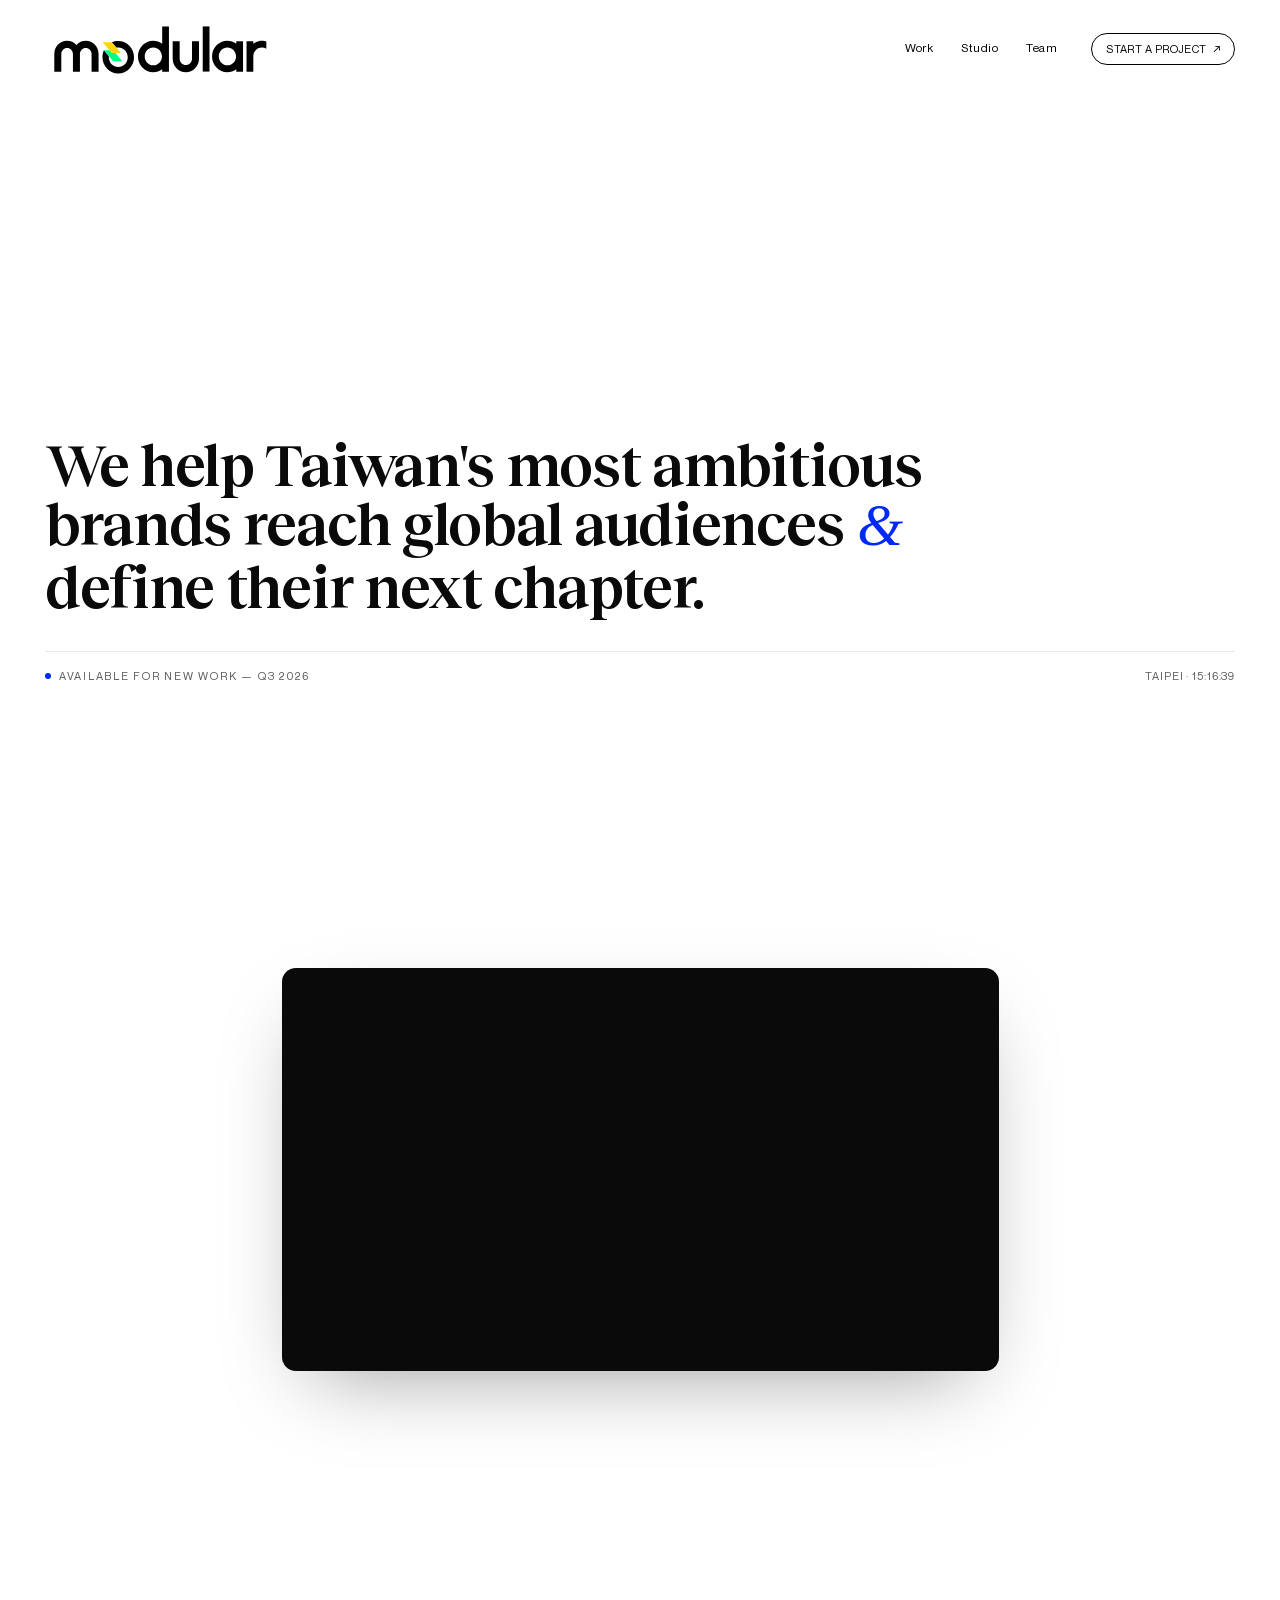
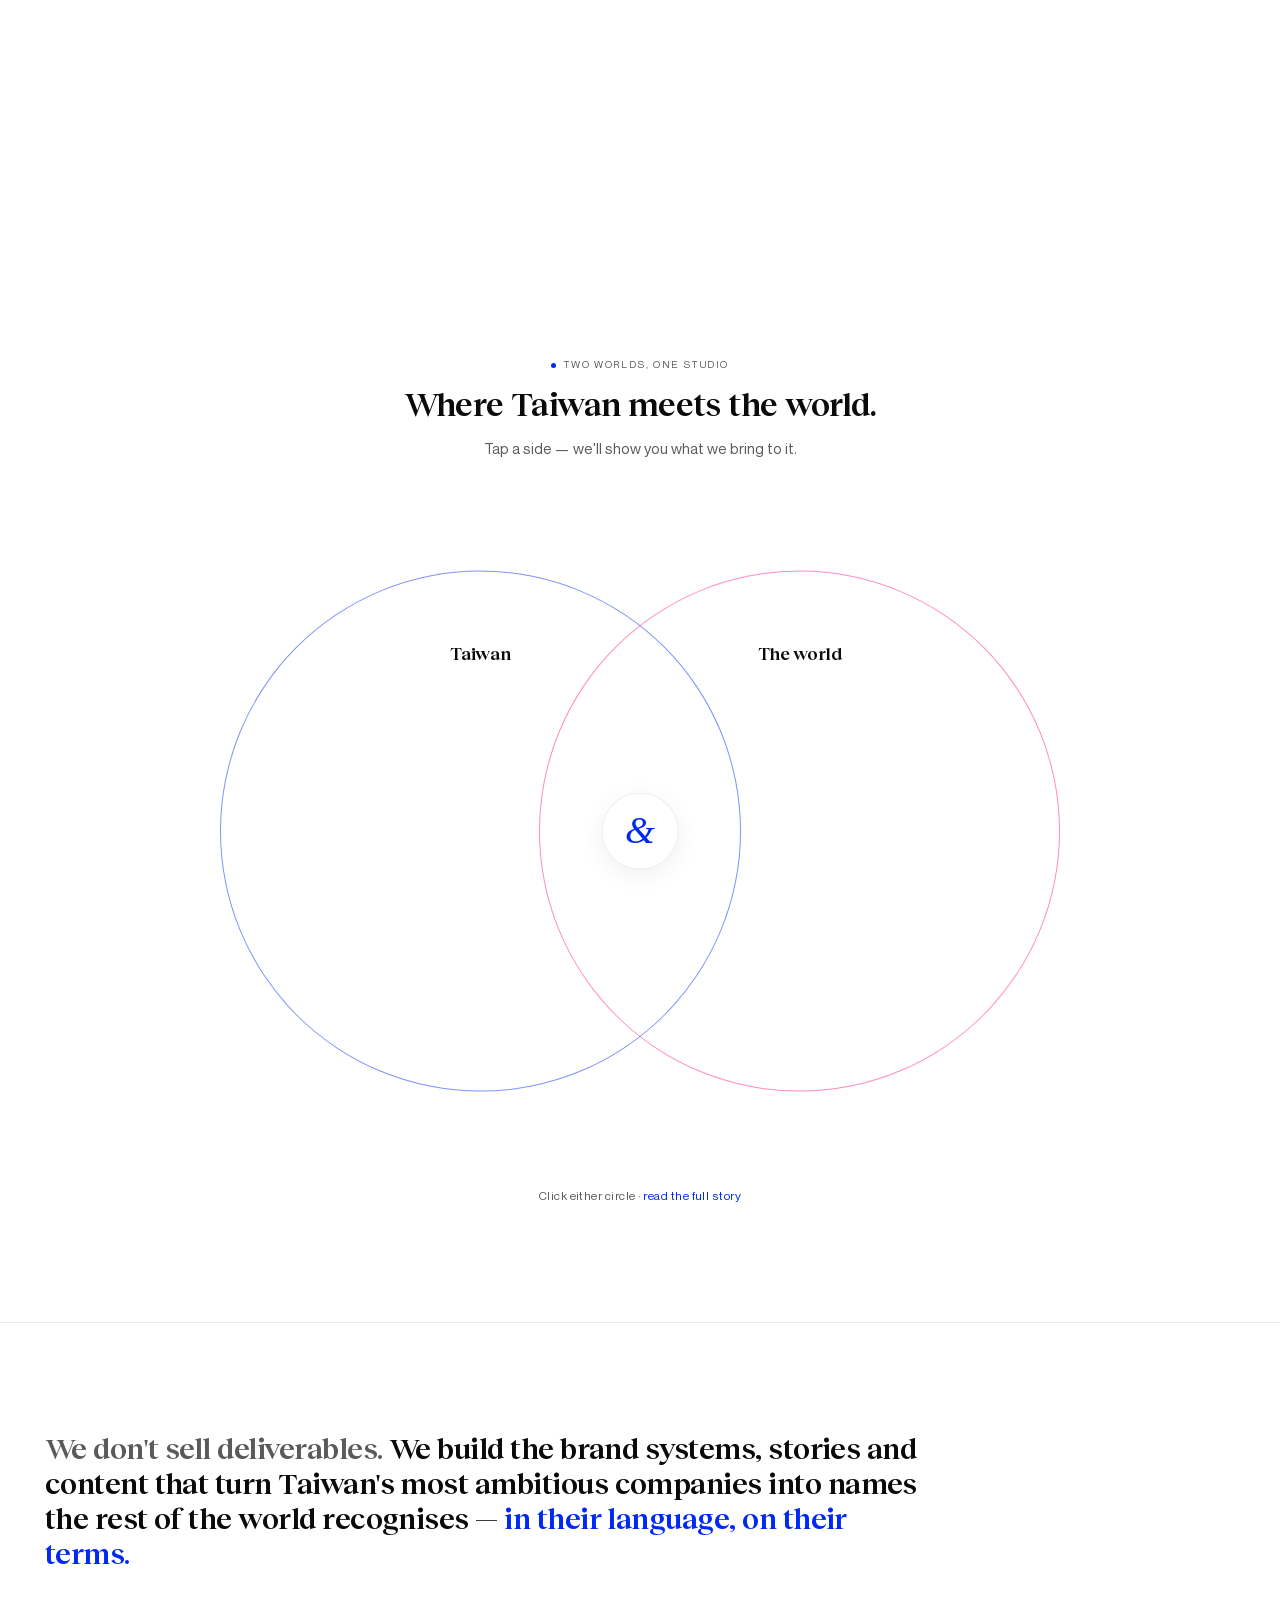
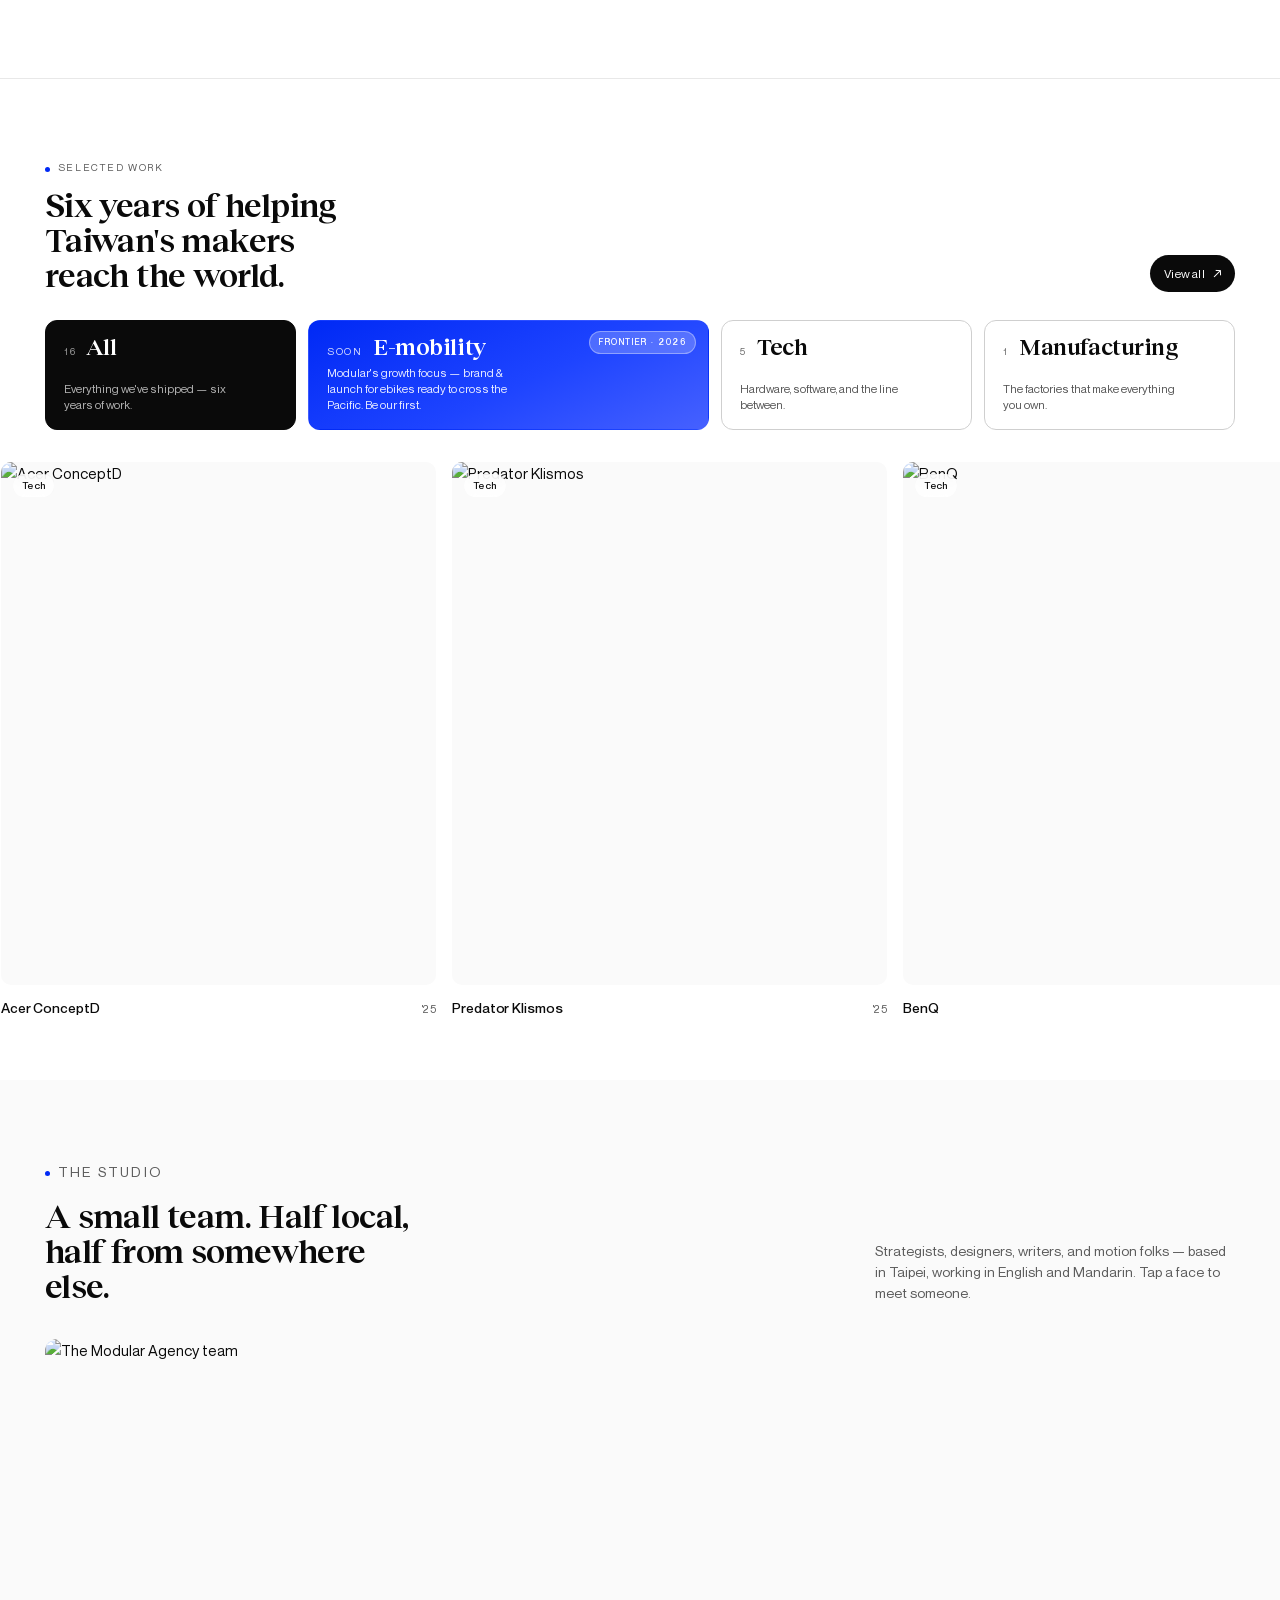
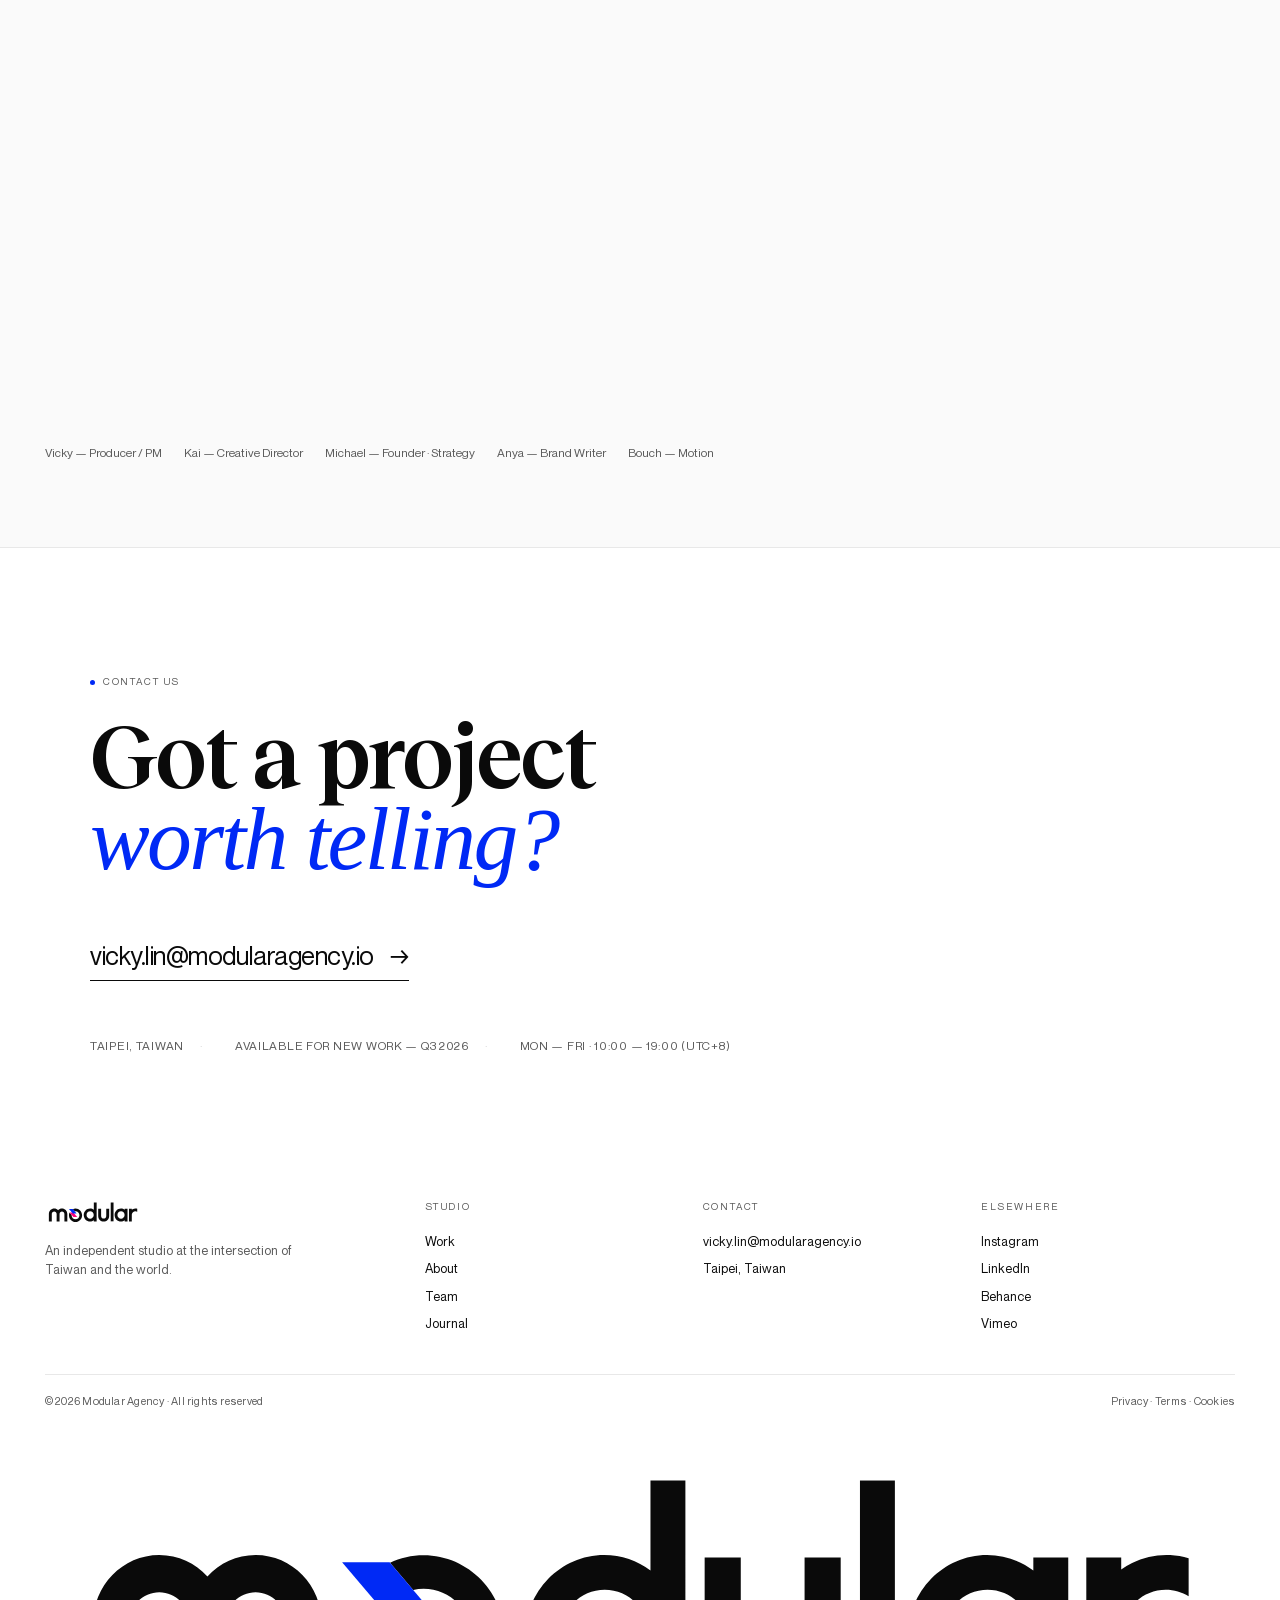
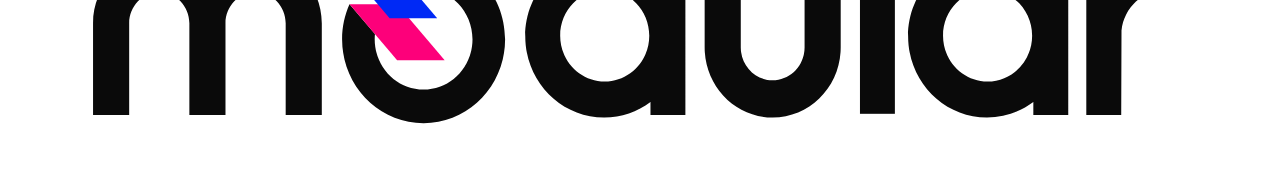
==== index.html @ 8e0d0f5e "Initial commit — Modular Agency website mockup v1 Static HTML/CSS/JS prototype across four pages: ho" ====
<!DOCTYPE html>
<html lang="en">
<head>
  <meta charset="UTF-8" />
  <meta name="viewport" content="width=device-width, initial-scale=1.0" />
  <title>Modular — At the intersection of Taiwan and the world</title>
  <meta name="description" content="Modular is a Taipei-based agency that helps Taiwan's most ambitious brands speak to the world." />
  <link rel="stylesheet" href="styles.css" />
</head>
<body>

  <!-- ============ HEADER ============ -->
  <header class="site-header">
    <a class="brand" href="index.html" aria-label="Modular">
      <svg class="brand__svg" viewBox="0 0 793 214" xmlns="http://www.w3.org/2000/svg" fill="currentColor">
        <rect x="542.9" y="29" width="23.2592" height="155.402"/>
        <path fill-rule="evenodd" clip-rule="evenodd" d="M658.397 176.546C649.729 183.047 639.058 186.882 627.518 186.882C598.505 186.882 574.984 162.642 574.984 132.739C574.984 102.837 598.505 78.5967 627.518 78.5967C639.058 78.5967 649.729 82.4316 658.397 88.9323V80.2499H681.656V185.229H658.397V176.546ZM657.595 132.326C657.595 149.217 644.309 162.91 627.919 162.91C611.53 162.91 598.244 149.217 598.244 132.326C598.244 115.435 611.53 101.742 627.919 101.742C644.309 101.742 657.595 115.435 657.595 132.326Z"/>
        <path fill-rule="evenodd" clip-rule="evenodd" d="M403.344 29H426.603V185.228H403.344V176.546C394.676 183.047 384.005 186.882 372.465 186.882C343.452 186.882 319.932 162.641 319.932 132.739C319.932 102.837 343.452 78.5963 372.465 78.5963C384.005 78.5963 394.676 82.4312 403.344 88.932V29ZM372.866 162.91C389.256 162.91 402.542 149.217 402.542 132.326C402.542 115.434 389.256 101.741 372.866 101.741C356.477 101.741 343.191 115.434 343.191 132.326C343.191 149.217 356.477 162.91 372.866 162.91Z"/>
        <path d="M463.497 80.248H439.436V140.177C439.436 165.97 459.724 186.88 484.751 186.88C509.778 186.88 530.066 165.97 530.066 140.177V80.248H506.005V140.177C506.005 152.275 496.489 162.082 484.751 162.082C473.013 162.082 463.497 152.275 463.497 140.177V80.248Z"/>
        <path d="M749.574 78.6607C753.752 78.8703 757.875 79.5927 761.857 80.8011V106.077C757.403 103.324 752.19 101.742 746.618 101.742C731.37 101.742 718.807 113.595 717.132 128.849L716.943 185.229H693.684V80.2499H716.943V88.3481C719.238 86.6967 721.664 85.2315 724.202 83.9701C732.097 80.0468 740.819 78.2215 749.574 78.6607Z"/>
        <path d="M120.225 124.06V185.229H96.1634V124.06C96.1634 112.647 87.1862 103.395 76.1123 103.395C65.0384 103.395 56.0613 112.647 56.0613 124.06V185.229H32V124.06C32 98.9513 51.7498 78.5967 76.1123 78.5967C88.7528 78.5967 100.151 84.0762 108.194 92.8561C116.237 84.0762 127.635 78.5967 140.276 78.5967C164.638 78.5967 184.388 98.9513 184.388 124.06V185.229H160.327V124.06C160.327 112.647 151.35 103.395 140.276 103.395C129.202 103.395 120.225 112.647 120.225 124.06Z"/>
        <path d="M252.206 168.279C270.198 168.279 284.784 153.246 284.784 134.703C284.784 116.159 270.198 101.126 252.206 101.126C249.827 101.126 247.507 101.389 245.273 101.888L229.831 83.6992C236.654 80.515 244.229 78.7422 252.206 78.7422C282.193 78.7422 306.503 103.797 306.503 134.703C306.503 165.609 282.193 190.663 252.206 190.663C222.218 190.663 197.908 165.609 197.908 134.703C197.908 126.381 199.671 118.484 202.832 111.386H202.893L219.793 131.292C219.683 132.414 219.627 133.551 219.627 134.703C219.627 153.246 234.213 168.279 252.206 168.279Z"/>
        <path d="M234.566 111.386H202.893L234.566 148.693H266.24L234.566 111.386Z" fill="#FD007A"/>
        <path d="M229.582 83.4053H197.908L229.582 120.712H261.255L229.582 83.4053Z" fill="#0029F5"/>
      </svg>
    </a>
    <nav>
      <a href="#work">Work</a>
      <a href="about.html">Studio</a>
      <a href="#team">Team</a>
      <a href="mailto:vicky.lin@modularagency.io" class="nav-cta">
        <span>Start a project</span>
        <span class="arrow">↗</span>
      </a>
    </nav>
  </header>

  <!-- ============ HERO ============ -->
  <section class="hero">
    <!-- Headline anchored low-left, long sentence, natural wrap -->
    <div class="hero__main">
      <h1 class="display hero__title reveal">
        We help Taiwan's most ambitious brands reach global audiences <em class="amp">&amp;</em> define their next chapter.
      </h1>
    </div>

    <!-- Footnote strip at the bottom -->
    <div class="hero__foot">
      <span class="reveal"><span class="status-dot"></span>Available for new work — Q3 2026</span>
      <span class="reveal" id="hero-time" aria-live="polite">Taipei&nbsp;·&nbsp;—</span>
    </div>
  </section>

  <!-- ============ SHOWREEL ============ -->
  <section class="showreel" id="showreel">
    <div class="showreel__sticky">
      <div class="showreel__frame" id="showreel-frame">
        <video autoplay muted loop playsinline preload="auto">
          <source src="https://cdn.prod.website-files.com/61068df1ca32f73d6fc30dae/660ba6749f800c742689d369_202426%20Modular%20Showreel%20V197%20S2-transcode.webm" type="video/webm" />
          <source src="https://cdn.prod.website-files.com/61068df1ca32f73d6fc30dae/660ba6749f800c742689d369_202426%20Modular%20Showreel%20V197%20S2-transcode.mp4" type="video/mp4" />
        </video>

        <div class="showreel__caption">
          <span>Selected work &middot; 2024 — 2026</span>
          <span>Showreel</span>
        </div>

        <!-- Partners overlay: static "We partnered with" + logo carousel -->
        <div class="showreel__partners" data-partners>
          <div class="partners-stack">
            <p class="partners-label"><em>We work with</em></p>

            <ul class="partners-list" data-partners-list>
              <li class="partner" aria-label="Apple"      style="--logo: url('https://cdn.prod.website-files.com/61068df1ca32f73d6fc30dae/63c0eff1364d231d09e91e6c_image%206.png')"></li>
              <li class="partner" aria-label="Meta"       style="--logo: url('https://cdn.prod.website-files.com/61068df1ca32f73d6fc30dae/63db63973f1f2222f395d2fa_meta.png')"></li>
              <li class="partner" aria-label="Microsoft"  style="--logo: url('https://cdn.prod.website-files.com/61068df1ca32f73d6fc30dae/63c0eff26f20f409ae22fec4_image%205.png')"></li>
              <li class="partner" aria-label="Lenovo"     style="--logo: url('https://cdn.prod.website-files.com/61068df1ca32f73d6fc30dae/63db63968ec01fc46c0c57d4_lenovo.png')"></li>
              <li class="partner" aria-label="Acer"       style="--logo: url('https://cdn.prod.website-files.com/61068df1ca32f73d6fc30dae/63c0eff353502212b0016998_image%209.png')"></li>
              <li class="partner" aria-label="BenQ"       style="--logo: url('https://cdn.prod.website-files.com/61068df1ca32f73d6fc30dae/63c0eff513352a6279b56e36_image%2016.png')"></li>
              <li class="partner" aria-label="ViewSonic"  style="--logo: url('https://cdn.prod.website-files.com/61068df1ca32f73d6fc30dae/63c0eff5a8036c3cb5afce05_image%2014.png')"></li>
              <li class="partner" aria-label="Cisco"      style="--logo: url('https://cdn.prod.website-files.com/61068df1ca32f73d6fc30dae/63db639503182953ea7957db_cisco.png')"></li>
              <li class="partner" aria-label="Edelman"    style="--logo: url('https://cdn.prod.website-files.com/61068df1ca32f73d6fc30dae/63c0eff367846c7e0d7ad767_image%207.png')"></li>
              <li class="partner" aria-label="Golin"      style="--logo: url('https://cdn.prod.website-files.com/61068df1ca32f73d6fc30dae/63c0eff2364d2339c3e91e6d_image%208.png')"></li>
              <li class="partner" aria-label="Predator"   style="--logo: url('https://cdn.prod.website-files.com/61068df1ca32f73d6fc30dae/63c0eff3bb52da0ac126d9cb_image%2010.png')"></li>
              <li class="partner" aria-label="King Steel" style="--logo: url('https://cdn.prod.website-files.com/61068df1ca32f73d6fc30dae/63db63946ca3bebc42b2b70a_kingsteel.png')"></li>
              <li class="partner" aria-label="Rhinoshield" style="--logo: url('https://cdn.prod.website-files.com/61068df1ca32f73d6fc30dae/63c0eff6a12dc3015cf81625_image%2015.png')"></li>
              <li class="partner" aria-label="Winmate"    style="--logo: url('https://cdn.prod.website-files.com/61068df1ca32f73d6fc30dae/63db639462e0100f480dc5f4_winmate.png')"></li>
              <li class="partner" aria-label="Advantech"  style="--logo: url('https://cdn.prod.website-files.com/61068df1ca32f73d6fc30dae/63db6395ee84cd40402765d9_advantech.png')"></li>
              <li class="partner" aria-label="Biosure"    style="--logo: url('https://cdn.prod.website-files.com/61068df1ca32f73d6fc30dae/63c0eff4d283103b525c7aa2_image%2011.png')"></li>
            </ul>
          </div>
        </div>
      </div>
    </div>
  </section>

  <!-- ============ INTERSECTION ============ -->
  <section class="intersection" id="intersection">
    <div class="intersection__head">
      <p class="eyebrow reveal"><span class="dot"></span>Two worlds, one studio</p>
      <h2 class="reveal" style="margin-top: 14px;">Where Taiwan meets the world.</h2>
      <p class="lead reveal" style="margin-top: 16px; margin-inline: auto;">Tap a side &mdash; we'll show you what we bring to it.</p>
    </div>

    <div class="intersection__stage" id="stage" data-stage>
      <div class="circle circle--left" data-side="left"
        data-keywords="manufacturing, e-mobility, hardware, craft, gaming, hustle, OEM, ODM, factories, prototypes, supply chain, components, tooling, late nights, Taipei, Taichung, Hsinchu, makers, R&D, density">
        <span class="circle__label">Taiwan</span>
      </div>

      <div class="circle circle--right" data-side="right"
        data-keywords="strategy, storytelling, brand systems, English-native, distribution, design taste, narrative, positioning, copywriting, art direction, motion, editorial, audience, retail, channels, growth, demand, premium, taste, restraint">
        <span class="circle__label">The world</span>
      </div>

      <button class="intersection__center" id="center" aria-label="See both sides at once">
        <span class="amp">&amp;</span>
      </button>

      <div class="cloud cloud--left"  data-cloud="left"></div>
      <div class="cloud cloud--right" data-cloud="right"></div>
    </div>

    <p class="intersection__hint">Click either circle &middot; <a href="about.html">read the full story</a></p>
  </section>

  <!-- ============ STATEMENT ============ -->
  <section class="statement">
    <div class="container">
      <div class="statement__inner reveal">
        <p>
          <span class="dim">We don't sell deliverables.</span>
          We build the brand systems, stories and content that turn Taiwan's most ambitious companies into names the rest of the world recognises &mdash;
          <span class="blue">in their language, on their terms.</span>
        </p>
      </div>
    </div>
  </section>

  <!-- ============ PORTFOLIO ============ -->
  <section class="portfolio" id="work">
    <div class="container portfolio__head">
      <div>
        <p class="eyebrow"><span class="dot"></span>Selected work</p>
        <h2 class="reveal">Six years of helping Taiwan's makers reach the world.</h2>
      </div>
      <a href="#" class="view-all">View all <span class="arrow">↗</span></a>
    </div>

    <div class="categories" data-categories>
      <button class="category is-active" data-filter="all">
        <div class="category__head">
          <span class="category__count">16</span>
          <span class="category__name">All</span>
        </div>
        <p class="category__tagline">Everything we've shipped &mdash; six years of work.</p>
      </button>

      <button class="category category--featured" data-filter="emobility">
        <span class="category__badge">Frontier · 2026</span>
        <div class="category__head">
          <span class="category__count">Soon</span>
          <span class="category__name">E-mobility</span>
        </div>
        <p class="category__tagline">Modular's growth focus &mdash; brand &amp; launch for ebikes ready to cross the Pacific. Be our first.</p>
      </button>

      <button class="category" data-filter="tech">
        <div class="category__head">
          <span class="category__count">5</span>
          <span class="category__name">Tech</span>
        </div>
        <p class="category__tagline">Hardware, software, and the line between.</p>
      </button>

      <button class="category" data-filter="manufacturing">
        <div class="category__head">
          <span class="category__count">1</span>
          <span class="category__name">Manufacturing</span>
        </div>
        <p class="category__tagline">The factories that make everything you own.</p>
      </button>
    </div>

    <!-- Frontier billboard removed — saved at snippets/cta-layout.html (CSS in styles.css). Re-add when CTA moment is needed. -->

    <div class="rail__track" data-rail>
      <a href="case-study.html" class="card" data-cat="tech">
        <div class="card__media">
          <img src="https://cdn.prod.website-files.com/63bfc0fd79c8e246c4906104/64c204d370867f68c6946e49_Screen%20Shot%202023-07-27%20at%201.46.07%20PM.png" alt="Acer ConceptD" loading="lazy" />
          <span class="label label--ink">Tech</span>
        </div>
        <div class="card__meta"><span class="title">Acer ConceptD</span><span class="year">'25</span></div>
      </a>

      <a href="case-study.html" class="card" data-cat="tech">
        <div class="card__media">
          <img src="https://cdn.prod.website-files.com/63bfc0fd79c8e246c4906104/63bfc487ccb1e10b61343ffb_6156d11b4273543a6f4497ac_Frame%2021.png" alt="Predator Klismos" loading="lazy" />
          <span class="label label--ink">Tech</span>
        </div>
        <div class="card__meta"><span class="title">Predator Klismos</span><span class="year">'25</span></div>
      </a>

      <a href="case-study.html" class="card" data-cat="tech">
        <div class="card__media">
          <img src="https://cdn.prod.website-files.com/63bfc0fd79c8e246c4906104/63edc8d995958dba99e304f1_Untitled%20design%20(47).png" alt="BenQ" loading="lazy" />
          <span class="label label--ink">Tech</span>
        </div>
        <div class="card__meta"><span class="title">BenQ</span><span class="year">'24</span></div>
      </a>

      <a href="case-study.html" class="card" data-cat="manufacturing">
        <div class="card__media">
          <img src="https://cdn.prod.website-files.com/63bfc0fd79c8e246c4906104/63edb47d3465decb04bc5cf6_Untitled%20design%20(44).png" alt="King Steel" loading="lazy" />
          <span class="label label--ink">Manufacturing</span>
        </div>
        <div class="card__meta"><span class="title">King Steel</span><span class="year">'24</span></div>
      </a>

      <a href="case-study.html" class="card" data-cat="tech">
        <div class="card__media">
          <img src="https://cdn.prod.website-files.com/63bfc0fd79c8e246c4906104/63eb1e38f03250bcc5a5a536_acastro_180226_0001.jpg" alt="Microsoft" loading="lazy" />
          <span class="label label--ink">Tech</span>
        </div>
        <div class="card__meta"><span class="title">Microsoft</span><span class="year">'24</span></div>
      </a>

      <a href="case-study.html" class="card" data-cat="tech">
        <div class="card__media">
          <img src="https://cdn.prod.website-files.com/63bfc0fd79c8e246c4906104/63eb53feb96042cfa495db95_Untitled%20design%20(42).png" alt="BES Groups" loading="lazy" />
          <span class="label label--ink">Tech</span>
        </div>
        <div class="card__meta"><span class="title">BES Groups</span><span class="year">'23</span></div>
      </a>
    </div>

    <div class="rail__empty" data-empty hidden>
      <p class="rail__empty-headline">This is where we're heading.</p>
      <p class="rail__empty-sub">No e-mobility cases live yet &mdash; we're actively building this practice for 2026. Your project could be the first.</p>
      <a href="#contact" class="empty-cta">Talk to us about yours <span>→</span></a>
    </div>
  </section>

  <!-- ============ TEAM ============ -->
  <section class="team" id="team">
    <div class="container">
      <div class="team__head">
        <div>
          <p class="eyebrow"><span class="dot"></span>The studio</p>
          <h2 class="reveal" style="margin-top: 16px;">A small team. Half local, half from somewhere else.</h2>
        </div>
        <p>Strategists, designers, writers, and motion folks &mdash; based in Taipei, working in English and Mandarin. Tap a face to meet someone.</p>
      </div>

      <div class="team__photo">
        <img src="https://images.unsplash.com/photo-1556761175-5973dc0f32e7?auto=format&fit=crop&w=1800&q=80" alt="The Modular Agency team" crossorigin="anonymous" data-team-photo />

        <a class="tag" href="team-member.html" style="left: 9%; top: 75%;">
          <span class="tag__tip">
            <span class="tag__name">Vicky Lin</span>
            <span class="tag__role">Producer / PM</span>
            <span class="tag__handle">@vicky_lin</span>
          </span>
        </a>
        <a class="tag" href="team-member.html" style="left: 38%; top: 50%;">
          <span class="tag__tip">
            <span class="tag__name">Kai Tsao</span>
            <span class="tag__role">Creative Director</span>
            <span class="tag__handle">@kai_tsao</span>
          </span>
        </a>
        <a class="tag" href="team-member.html" style="left: 60%; top: 76%;">
          <span class="tag__tip">
            <span class="tag__name">Michael Wald</span>
            <span class="tag__role">Founder · Strategy</span>
            <span class="tag__handle">@michaelwald</span>
          </span>
        </a>
        <a class="tag" href="team-member.html" style="left: 75%; top: 74%;">
          <span class="tag__tip">
            <span class="tag__name">Anya Park</span>
            <span class="tag__role">Brand Writer</span>
            <span class="tag__handle">@anya_park</span>
          </span>
        </a>
        <a class="tag" href="team-member.html" style="left: 89%; top: 78%;">
          <span class="tag__tip">
            <span class="tag__name">Bouch</span>
            <span class="tag__role">Motion</span>
            <span class="tag__handle">@bouch.studio</span>
          </span>
        </a>
      </div>

      <div class="team__list">
        <a href="team-member.html">Vicky &mdash; Producer / PM</a>
        <a href="team-member.html">Kai &mdash; Creative Director</a>
        <a href="team-member.html">Michael &mdash; Founder · Strategy</a>
        <a href="team-member.html">Anya &mdash; Brand Writer</a>
        <a href="team-member.html">Bouch &mdash; Motion</a>
      </div>
    </div>
  </section>

  <!-- ============ CONTACT ============ -->
  <section class="contact-block" id="contact">
    <div class="container contact-block__inner">
      <p class="eyebrow reveal"><span class="dot"></span>Contact us</p>

      <h2 class="display contact-block__title reveal">
        <span class="line">Got a project</span>
        <span class="line">worth telling?</span>
      </h2>

      <a href="mailto:vicky.lin@modularagency.io" class="contact-block__email reveal">
        <span class="contact-block__email-text">vicky.lin@modularagency.io</span>
        <span class="contact-block__arrow">→</span>
      </a>

      <div class="contact-block__meta reveal">
        <span>Taipei, Taiwan</span>
        <span>Available for new work — Q3 2026</span>
        <span>Mon — Fri · 10:00 — 19:00 (UTC+8)</span>
      </div>
    </div>
  </section>

  <!-- ============ FOOTER ============ -->
  <footer class="footer">
    <div class="footer__top">
      <div class="footer__col footer__col--brand">
        <a href="index.html" class="footer__brand" aria-label="Modular">
          <svg viewBox="0 0 793 214" xmlns="http://www.w3.org/2000/svg" fill="currentColor">
            <rect x="542.9" y="29" width="23.2592" height="155.402"/>
            <path fill-rule="evenodd" clip-rule="evenodd" d="M658.397 176.546C649.729 183.047 639.058 186.882 627.518 186.882C598.505 186.882 574.984 162.642 574.984 132.739C574.984 102.837 598.505 78.5967 627.518 78.5967C639.058 78.5967 649.729 82.4316 658.397 88.9323V80.2499H681.656V185.229H658.397V176.546ZM657.595 132.326C657.595 149.217 644.309 162.91 627.919 162.91C611.53 162.91 598.244 149.217 598.244 132.326C598.244 115.435 611.53 101.742 627.919 101.742C644.309 101.742 657.595 115.435 657.595 132.326Z"/>
            <path fill-rule="evenodd" clip-rule="evenodd" d="M403.344 29H426.603V185.228H403.344V176.546C394.676 183.047 384.005 186.882 372.465 186.882C343.452 186.882 319.932 162.641 319.932 132.739C319.932 102.837 343.452 78.5963 372.465 78.5963C384.005 78.5963 394.676 82.4312 403.344 88.932V29ZM372.866 162.91C389.256 162.91 402.542 149.217 402.542 132.326C402.542 115.434 389.256 101.741 372.866 101.741C356.477 101.741 343.191 115.434 343.191 132.326C343.191 149.217 356.477 162.91 372.866 162.91Z"/>
            <path d="M463.497 80.248H439.436V140.177C439.436 165.97 459.724 186.88 484.751 186.88C509.778 186.88 530.066 165.97 530.066 140.177V80.248H506.005V140.177C506.005 152.275 496.489 162.082 484.751 162.082C473.013 162.082 463.497 152.275 463.497 140.177V80.248Z"/>
            <path d="M749.574 78.6607C753.752 78.8703 757.875 79.5927 761.857 80.8011V106.077C757.403 103.324 752.19 101.742 746.618 101.742C731.37 101.742 718.807 113.595 717.132 128.849L716.943 185.229H693.684V80.2499H716.943V88.3481C719.238 86.6967 721.664 85.2315 724.202 83.9701C732.097 80.0468 740.819 78.2215 749.574 78.6607Z"/>
            <path d="M120.225 124.06V185.229H96.1634V124.06C96.1634 112.647 87.1862 103.395 76.1123 103.395C65.0384 103.395 56.0613 112.647 56.0613 124.06V185.229H32V124.06C32 98.9513 51.7498 78.5967 76.1123 78.5967C88.7528 78.5967 100.151 84.0762 108.194 92.8561C116.237 84.0762 127.635 78.5967 140.276 78.5967C164.638 78.5967 184.388 98.9513 184.388 124.06V185.229H160.327V124.06C160.327 112.647 151.35 103.395 140.276 103.395C129.202 103.395 120.225 112.647 120.225 124.06Z"/>
            <path d="M252.206 168.279C270.198 168.279 284.784 153.246 284.784 134.703C284.784 116.159 270.198 101.126 252.206 101.126C249.827 101.126 247.507 101.389 245.273 101.888L229.831 83.6992C236.654 80.515 244.229 78.7422 252.206 78.7422C282.193 78.7422 306.503 103.797 306.503 134.703C306.503 165.609 282.193 190.663 252.206 190.663C222.218 190.663 197.908 165.609 197.908 134.703C197.908 126.381 199.671 118.484 202.832 111.386H202.893L219.793 131.292C219.683 132.414 219.627 133.551 219.627 134.703C219.627 153.246 234.213 168.279 252.206 168.279Z"/>
            <path d="M234.566 111.386H202.893L234.566 148.693H266.24L234.566 111.386Z" fill="#FD007A"/>
            <path d="M229.582 83.4053H197.908L229.582 120.712H261.255L229.582 83.4053Z" fill="#0029F5"/>
          </svg>
        </a>
        <p class="footer__pitch">An independent studio at the intersection of Taiwan and the world.</p>
      </div>

      <div class="footer__col">
        <h4>Studio</h4>
        <ul>
          <li><a href="#work">Work</a></li>
          <li><a href="about.html">About</a></li>
          <li><a href="#team">Team</a></li>
          <li><a href="#">Journal</a></li>
        </ul>
      </div>

      <div class="footer__col">
        <h4>Contact</h4>
        <ul>
          <li><a href="mailto:vicky.lin@modularagency.io">vicky.lin@modularagency.io</a></li>
          <li>Taipei, Taiwan</li>
        </ul>
      </div>

      <div class="footer__col">
        <h4>Elsewhere</h4>
        <ul>
          <li><a href="#">Instagram</a></li>
          <li><a href="#">LinkedIn</a></li>
          <li><a href="#">Behance</a></li>
          <li><a href="#">Vimeo</a></li>
        </ul>
      </div>
    </div>

    <div class="footer__bottom">
      <span>© 2026 Modular Agency · All rights reserved</span>
      <span>Privacy · Terms · Cookies</span>
    </div>

    <a href="#" class="footer__wordmark" aria-label="Modular">
      <!-- inline logomark, scales to full width -->
      <svg viewBox="0 0 793 214" xmlns="http://www.w3.org/2000/svg" fill="currentColor">
        <rect x="542.9" y="29" width="23.2592" height="155.402"/>
        <path fill-rule="evenodd" clip-rule="evenodd" d="M658.397 176.546C649.729 183.047 639.058 186.882 627.518 186.882C598.505 186.882 574.984 162.642 574.984 132.739C574.984 102.837 598.505 78.5967 627.518 78.5967C639.058 78.5967 649.729 82.4316 658.397 88.9323V80.2499H681.656V185.229H658.397V176.546ZM657.595 132.326C657.595 149.217 644.309 162.91 627.919 162.91C611.53 162.91 598.244 149.217 598.244 132.326C598.244 115.435 611.53 101.742 627.919 101.742C644.309 101.742 657.595 115.435 657.595 132.326Z"/>
        <path fill-rule="evenodd" clip-rule="evenodd" d="M403.344 29H426.603V185.228H403.344V176.546C394.676 183.047 384.005 186.882 372.465 186.882C343.452 186.882 319.932 162.641 319.932 132.739C319.932 102.837 343.452 78.5963 372.465 78.5963C384.005 78.5963 394.676 82.4312 403.344 88.932V29ZM372.866 162.91C389.256 162.91 402.542 149.217 402.542 132.326C402.542 115.434 389.256 101.741 372.866 101.741C356.477 101.741 343.191 115.434 343.191 132.326C343.191 149.217 356.477 162.91 372.866 162.91Z"/>
        <path d="M463.497 80.248H439.436V140.177C439.436 165.97 459.724 186.88 484.751 186.88C509.778 186.88 530.066 165.97 530.066 140.177V80.248H506.005V140.177C506.005 152.275 496.489 162.082 484.751 162.082C473.013 162.082 463.497 152.275 463.497 140.177V80.248Z"/>
        <path d="M749.574 78.6607C753.752 78.8703 757.875 79.5927 761.857 80.8011V106.077C757.403 103.324 752.19 101.742 746.618 101.742C731.37 101.742 718.807 113.595 717.132 128.849L716.943 185.229H693.684V80.2499H716.943V88.3481C719.238 86.6967 721.664 85.2315 724.202 83.9701C732.097 80.0468 740.819 78.2215 749.574 78.6607Z"/>
        <path d="M120.225 124.06V185.229H96.1634V124.06C96.1634 112.647 87.1862 103.395 76.1123 103.395C65.0384 103.395 56.0613 112.647 56.0613 124.06V185.229H32V124.06C32 98.9513 51.7498 78.5967 76.1123 78.5967C88.7528 78.5967 100.151 84.0762 108.194 92.8561C116.237 84.0762 127.635 78.5967 140.276 78.5967C164.638 78.5967 184.388 98.9513 184.388 124.06V185.229H160.327V124.06C160.327 112.647 151.35 103.395 140.276 103.395C129.202 103.395 120.225 112.647 120.225 124.06Z"/>
        <path d="M252.206 168.279C270.198 168.279 284.784 153.246 284.784 134.703C284.784 116.159 270.198 101.126 252.206 101.126C249.827 101.126 247.507 101.389 245.273 101.888L229.831 83.6992C236.654 80.515 244.229 78.7422 252.206 78.7422C282.193 78.7422 306.503 103.797 306.503 134.703C306.503 165.609 282.193 190.663 252.206 190.663C222.218 190.663 197.908 165.609 197.908 134.703C197.908 126.381 199.671 118.484 202.832 111.386H202.893L219.793 131.292C219.683 132.414 219.627 133.551 219.627 134.703C219.627 153.246 234.213 168.279 252.206 168.279Z"/>
        <path d="M234.566 111.386H202.893L234.566 148.693H266.24L234.566 111.386Z" fill="#FD007A"/>
        <path d="M229.582 83.4053H197.908L229.582 120.712H261.255L229.582 83.4053Z" fill="#0029F5"/>
      </svg>
    </a>
  </footer>

  <!-- Face-api.js (TinyFaceDetector) — drives the auto-tagging on the team photo -->
  <script defer src="https://cdn.jsdelivr.net/npm/face-api.js@0.22.2/dist/face-api.min.js"></script>
  <script src="script.js"></script>
</body>
</html>
---- styles.css ----
/* ==========================================================================
   Modular Agency — design tokens & globals
   ========================================================================== */

@font-face {
  font-family: 'Neue Montreal';
  src: url('fonts/PP Neue Montreal/NeueMontreal-Light.woff2') format('woff2'),
       url('fonts/PP Neue Montreal/NeueMontreal-Light.woff') format('woff');
  font-weight: 300;
  font-style: normal;
  font-display: swap;
}
@font-face {
  font-family: 'Neue Montreal';
  src: url('fonts/PP Neue Montreal/NeueMontreal-Regular.woff2') format('woff2'),
       url('fonts/PP Neue Montreal/NeueMontreal-Regular.woff') format('woff');
  font-weight: 400;
  font-style: normal;
  font-display: swap;
}
@font-face {
  font-family: 'Neue Montreal';
  src: url('fonts/PP Neue Montreal/NeueMontreal-Medium.woff2') format('woff2'),
       url('fonts/PP Neue Montreal/NeueMontreal-Medium.woff') format('woff');
  font-weight: 500;
  font-style: normal;
  font-display: swap;
}
@font-face {
  font-family: 'Neue Montreal';
  src: url('fonts/PP Neue Montreal/NeueMontreal-Bold.woff2') format('woff2'),
       url('fonts/PP Neue Montreal/NeueMontreal-Bold.woff') format('woff');
  font-weight: 700;
  font-style: normal;
  font-display: swap;
}

/* Reckless Neue — title face (serif) */
@font-face {
  font-family: 'Reckless Neue';
  src: url('fonts/Reckless Neue/RecklessNeue-SemiBold.woff2') format('woff2'),
       url('fonts/Reckless Neue/RecklessNeue-SemiBold.woff') format('woff');
  font-weight: 600;
  font-style: normal;
  font-display: swap;
}

:root {
  --white: #ffffff;
  --ink: #0a0a0a;
  --ink-soft: #5a5a5a;
  --line: #e8e8e8;
  --line-strong: #cfcfcf;
  --blue: #0029f5;
  --pink: #fd007a;
  --canvas: #fafafa;

  --ease: cubic-bezier(0.22, 1, 0.36, 1);

  --gutter: 20px;
  --margin: clamp(20px, 3.5vw, 56px);

  --font-sans: 'Neue Montreal', -apple-system, BlinkMacSystemFont, 'Segoe UI', sans-serif;
  --font-serif: 'Reckless Neue', 'Times New Roman', Georgia, serif;

  --t-display: clamp(38px, 6vw, 96px);
  --t-display-2: clamp(28px, 3.8vw, 56px);
  --t-h2: clamp(24px, 2.6vw, 42px);
  --t-h3: clamp(16px, 1.2vw, 20px);
  --t-body: 15px;
  --t-small: 12px;
  --t-eyebrow: 10px;
}

* { box-sizing: border-box; }

html, body {
  margin: 0;
  padding: 0;
  background: var(--white);
  color: var(--ink);
  font-family: var(--font-sans);
  font-weight: 400;
  font-size: var(--t-body);
  line-height: 1.5;
  -webkit-font-smoothing: antialiased;
  -moz-osx-font-smoothing: grayscale;
  text-rendering: optimizeLegibility;
}

body {
  overflow-x: hidden;
}

a {
  color: inherit;
  text-decoration: none;
  transition: color 240ms var(--ease);
}

a:hover { color: var(--blue); }

img, video, svg { display: block; max-width: 100%; }

button {
  font: inherit;
  background: none;
  border: 0;
  padding: 0;
  cursor: pointer;
  color: inherit;
}

::selection {
  background: var(--blue);
  color: var(--white);
}

/* ==========================================================================
   Layout primitives
   ========================================================================== */

.container {
  width: 100%;
  padding-inline: var(--margin);
}

.section {
  padding-block: clamp(60px, 9vh, 120px);
}

.eyebrow {
  font-size: var(--t-eyebrow);
  font-weight: 400;
  letter-spacing: 0.16em;
  text-transform: uppercase;
  color: var(--ink-soft);
}

.eyebrow .dot {
  display: inline-block;
  width: 5px;
  height: 5px;
  background: var(--blue);
  border-radius: 50%;
  margin-right: 8px;
  vertical-align: middle;
  transform: translateY(-1px);
}

.display, h1, h2, .h2, .display-2 {
  font-family: var(--font-serif);
  font-weight: 600;
  letter-spacing: -0.022em;
  margin: 0;
}

.display, h1 {
  font-size: var(--t-display);
  line-height: 1;
  letter-spacing: -0.028em;
}

.display-2 {
  font-size: var(--t-display-2);
  line-height: 1.02;
  letter-spacing: -0.022em;
}

h2, .h2 {
  font-size: var(--t-h2);
  line-height: 1.05;
  letter-spacing: -0.018em;
}

h3, .h3 {
  font-family: var(--font-sans);
  font-weight: 500;
  font-size: var(--t-h3);
  line-height: 1.25;
  letter-spacing: -0.005em;
  margin: 0;
}

p { margin: 0; }

.lead {
  font-size: clamp(15px, 1.1vw, 17px);
  line-height: 1.5;
  color: var(--ink-soft);
  max-width: 520px;
}

.accent-blue { color: var(--blue); }
.accent-pink { color: var(--pink); }

/* ==========================================================================
   Header / nav
   ========================================================================== */

.site-header {
  position: fixed;
  inset: 0 0 auto 0;
  z-index: 50;
  display: flex;
  align-items: center;
  justify-content: space-between;
  padding: 18px var(--margin);
  mix-blend-mode: difference;
  color: var(--white);
}

.site-header a { color: inherit; }

.site-header .brand {
  display: inline-flex;
  align-items: center;
  width: 96px;
  transition: width 0.55s cubic-bezier(0.22, 1, 0.36, 1);
}

.site-header.in-hero .brand {
  width: clamp(140px, 18vw, 240px);
}

.site-header .brand__svg,
.site-header .brand svg {
  width: 100%;
  height: auto;
  display: block;
}

.site-header nav {
  display: flex;
  gap: 28px;
  font-size: 12px;
  letter-spacing: 0.04em;
}

.site-header nav a {
  position: relative;
  padding-block: 6px;
}

.site-header nav a::after {
  content: '';
  position: absolute;
  inset: auto 0 0 0;
  height: 1px;
  background: currentColor;
  transform: scaleX(0);
  transform-origin: left;
  transition: transform 320ms var(--ease);
}

.site-header nav a:hover::after { transform: scaleX(1); }

/* Nav CTA pill — outlined, uses currentColor so mix-blend-mode handles inversion */
.site-header nav .nav-cta {
  display: inline-flex;
  align-items: center;
  gap: 6px;
  padding: 6px 14px;
  border: 1px solid currentColor;
  border-radius: 999px;
  font-size: 11px;
  letter-spacing: 0.04em;
  text-transform: uppercase;
  transition: background 240ms var(--ease), gap 280ms var(--ease);
  margin-left: 6px;
}

.site-header nav .nav-cta::after { display: none; }

.site-header nav .nav-cta:hover {
  background: rgba(255, 255, 255, 0.18);
  gap: 9px;
}

.site-header nav .nav-cta .arrow {
  font-size: 12px;
  display: inline-block;
}

@media (max-width: 720px) {
  .site-header nav { gap: 14px; font-size: 11px; }
  .site-header nav a:not(.nav-cta):nth-of-type(n+3) { display: none; }
  .site-header nav .nav-cta { padding: 5px 11px; font-size: 10px; }
}

/* ==========================================================================
   Hero
   ========================================================================== */

.hero {
  min-height: 80vh;
  padding: clamp(40px, 5vh, 64px) var(--margin) clamp(28px, 4vh, 48px);
  display: flex;
  flex-direction: column;
  justify-content: space-between;
  position: relative;
}

/* Big "M/" mark anchored top-left */
.hero__mark {
  font-family: var(--font-sans);
  font-weight: 500;
  font-size: clamp(80px, 13vw, 200px);
  line-height: 0.85;
  letter-spacing: -0.05em;
  color: var(--ink);
  text-decoration: none;
  display: inline-block;
  align-self: flex-start;
}

.hero__mark .slash { color: var(--blue); }

/* Headline */
.hero__main {
  align-self: flex-start;
  width: 100%;
  margin-top: auto;
}

.hero__title {
  font-family: var(--font-serif);
  font-weight: 600;
  font-size: clamp(32px, 4.6vw, 72px);
  line-height: 1.0;
  letter-spacing: -0.022em;
  max-width: 24ch;
}

.hero__title .amp {
  font-style: italic;
  font-weight: 400;
  color: var(--blue);
  font-family: 'Times New Roman', Georgia, serif;
  padding: 0 0.04em;
}

/* Footnote strip — small status + Taipei time, single row */
.hero__foot {
  display: flex;
  justify-content: space-between;
  align-items: center;
  gap: 24px;
  margin-top: clamp(28px, 4vh, 48px);
  padding-top: 16px;
  border-top: 1px solid var(--line);
  font-size: 11px;
  letter-spacing: 0.16em;
  text-transform: uppercase;
  color: var(--ink-soft);
}

.hero__foot span { display: inline-flex; align-items: center; gap: 8px; }

.hero__foot .status-dot {
  width: 6px;
  height: 6px;
  border-radius: 50%;
  background: var(--blue);
  position: relative;
  animation: pulse-dot 2.4s ease-in-out infinite;
  flex-shrink: 0;
}

.hero__foot .status-dot::after {
  content: '';
  position: absolute;
  inset: -3px;
  border-radius: 50%;
  border: 1px solid var(--blue);
  opacity: 0;
  animation: pulse-ring 2.4s ease-out infinite;
}

@keyframes pulse-dot {
  0%, 100% { opacity: 1; }
  50% { opacity: 0.55; }
}

@keyframes pulse-ring {
  0%   { transform: scale(0.8); opacity: 0.6; }
  100% { transform: scale(2.2); opacity: 0; }
}

#hero-time { font-variant-numeric: tabular-nums; letter-spacing: 0.08em; }

@media (max-width: 720px) {
  .hero__foot { flex-direction: column; align-items: flex-start; gap: 8px; }
}

/* (legacy) hero__mark — replaced by the scrollable site-header logo. CSS kept to avoid layout shifts in case re-added. */

/* ==========================================================================
   Showreel — sticky scaling
   ========================================================================== */

.showreel {
  position: relative;
  height: 480vh; /* extra height = scroll room for partner reveal phase */
}

.showreel__sticky {
  position: sticky;
  top: 0;
  height: 100vh;
  display: grid;
  place-items: center;
  overflow: hidden;
}

.showreel__frame {
  position: relative;
  width: 56vw;
  aspect-ratio: 16 / 9;
  background: #0a0a0a;
  border-radius: 14px;
  overflow: hidden;
  will-change: transform, width, border-radius;
  transform-origin: center center;
  box-shadow: 0 30px 80px -30px rgba(0, 0, 0, 0.4);
}

.showreel__frame video,
.showreel__frame .placeholder {
  position: absolute;
  inset: 0;
  width: 100%;
  height: 100%;
  object-fit: cover;
}

/* dark overlay over video so partner logos read clearly */
.showreel__frame::after {
  content: '';
  position: absolute;
  inset: 0;
  pointer-events: none;
  background: rgba(0, 0, 0, 0);
  transition: background 700ms var(--ease);
  z-index: 2;
}

.showreel.is-full .showreel__frame::after {
  background: rgba(0, 0, 0, 0.62);
}

.showreel__frame .placeholder {
  background:
    radial-gradient(ellipse at 30% 30%, rgba(0, 41, 245, 0.4), transparent 60%),
    radial-gradient(ellipse at 70% 70%, rgba(253, 0, 122, 0.25), transparent 60%),
    #0a0a0a;
  display: grid;
  place-items: center;
}

.showreel__frame .placeholder span {
  font-size: clamp(16px, 1.4vw, 22px);
  letter-spacing: 0.32em;
  color: rgba(255, 255, 255, 0.7);
  text-transform: uppercase;
}

.showreel__caption {
  position: absolute;
  inset: 24px 0 auto 0;
  display: flex;
  justify-content: space-between;
  padding-inline: var(--margin);
  color: var(--white);
  font-size: var(--t-eyebrow);
  letter-spacing: 0.18em;
  text-transform: uppercase;
  opacity: 0;
  transition: opacity 400ms var(--ease);
}

.showreel.is-full .showreel__caption { opacity: 0.85; }

/* ---------- Partners overlay: static prefix + logo carousel ---------- */
.showreel__partners {
  position: absolute;
  inset: 0;
  z-index: 4;
  display: flex;
  align-items: center;
  justify-content: center;
  padding: 0 var(--margin);
  pointer-events: none;
  opacity: 0;
  transition: opacity 600ms var(--ease) 300ms;
}

.showreel.is-full .showreel__partners { opacity: 1; }

.partners-stack {
  display: flex;
  flex-direction: column;
  align-items: center;
  gap: clamp(28px, 4vh, 48px);
  text-align: center;
}

.partners-label {
  margin: 0;
  font-family: var(--font-serif);
  font-weight: 600;
  font-size: clamp(15px, 1.5vw, 24px);
  line-height: 1.1;
  letter-spacing: -0.02em;
  color: rgba(255, 255, 255, 0.92);
}

.partners-label em {
  font-family: 'Times New Roman', Georgia, serif;
  font-style: italic;
  font-weight: 400;
}

.partners-list {
  position: relative;
  width: clamp(180px, 24vw, 320px);
  height: clamp(62px, 8vw, 112px);
  list-style: none;
  margin: 0;
  padding: 0;
}

.partners-list .partner {
  position: absolute;
  inset: 0;
  /* logo as a mask, painted with pure white background — guarantees every logo
     renders as a clean white silhouette on the dark overlay regardless of source */
  background-color: #ffffff;
  -webkit-mask-image: var(--logo);
          mask-image: var(--logo);
  -webkit-mask-position: center;
          mask-position: center;
  -webkit-mask-size: contain;
          mask-size: contain;
  -webkit-mask-repeat: no-repeat;
          mask-repeat: no-repeat;
  opacity: 0;
  transform: translateY(16px);
  transition:
    opacity 600ms var(--ease),
    transform 700ms var(--ease);
}

.partners-list .partner.is-active {
  opacity: 1;
  transform: translateY(0);
}

@media (max-width: 720px) {
  .partners-list { width: 60vw; }
}

.showreel__clients {
  position: absolute;
  inset: auto 0 24px 0;
  display: flex;
  align-items: center;
  justify-content: center;
  gap: 48px;
  padding-inline: var(--margin);
  color: rgba(255,255,255,0.92);
  font-family: var(--font-serif);
  font-weight: 600;
  font-size: clamp(15px, 1.3vw, 20px);
  letter-spacing: -0.005em;
  white-space: nowrap;
  opacity: 0;
  pointer-events: none;
  transition: opacity 600ms var(--ease) 300ms;
}

.showreel.is-full .showreel__clients { opacity: 1; }

.showreel__clients span {
  display: inline-flex;
  align-items: center;
  gap: 48px;
}

.showreel__clients span::after {
  content: '';
  width: 4px;
  height: 4px;
  border-radius: 50%;
  background: rgba(255,255,255,0.5);
}

.showreel__clients span:last-child::after { display: none; }

@media (max-width: 720px) {
  .showreel__clients { gap: 24px; }
  .showreel__clients span { gap: 24px; }
}

/* ==========================================================================
   Clients — infinite logo marquee
   ========================================================================== */

.clients {
  padding-block: clamp(60px, 8vh, 100px);
  border-top: 1px solid var(--line);
  overflow: hidden;
}

.clients__head {
  display: flex;
  justify-content: space-between;
  align-items: center;
  margin-bottom: 36px;
  flex-wrap: wrap;
  gap: 12px;
}

.clients__count {
  font-size: var(--t-eyebrow);
  letter-spacing: 0.16em;
  color: var(--ink-soft);
  text-transform: uppercase;
}

.clients__marquee {
  width: 100%;
  overflow: hidden;
  -webkit-mask-image: linear-gradient(to right, transparent 0%, #000 6%, #000 94%, transparent 100%);
          mask-image: linear-gradient(to right, transparent 0%, #000 6%, #000 94%, transparent 100%);
}

.clients__track {
  display: flex;
  width: max-content;
  animation: clients-marquee 60s linear infinite;
}

.clients__group {
  display: flex;
  align-items: center;
  gap: clamp(48px, 6vw, 96px);
  padding-right: clamp(48px, 6vw, 96px);
  flex-shrink: 0;
}

.clients__group img {
  height: clamp(28px, 3vh, 40px);
  width: auto;
  max-width: 140px;
  object-fit: contain;
  filter: grayscale(100%) brightness(0);
  opacity: 0.45;
  transition: opacity 320ms var(--ease), filter 320ms var(--ease);
}

.clients__group img:hover {
  filter: grayscale(0) brightness(1);
  opacity: 1;
}

.clients__marquee:hover .clients__track {
  animation-play-state: paused;
}

@keyframes clients-marquee {
  from { transform: translate3d(0, 0, 0); }
  to   { transform: translate3d(-50%, 0, 0); }
}

/* ==========================================================================
   Intersection — interactive circles
   ========================================================================== */

.intersection {
  position: relative;
  padding-block: clamp(100px, 13vh, 160px);
  text-align: center;
  overflow: hidden; /* keyword cloud bursts may extend wide; clip to section */
}

.intersection__head {
  max-width: 640px;
  margin: 0 auto 72px;
}

.intersection__head h2 { margin-bottom: 14px; }

.intersection__stage {
  position: relative;
  margin: 0 auto;
  width: min(840px, 86vw);
  aspect-ratio: 1.4 / 1;
}

.circle {
  position: absolute;
  top: 50%;
  width: 62%;
  aspect-ratio: 1;
  border-radius: 50%;
  border: 1.4px solid;
  background-color: rgba(255, 255, 255, 0);
  background-image: radial-gradient(circle at center, transparent 55%, transparent);
  transition:
    background-image 600ms var(--ease),
    transform 600ms var(--ease),
    border-color 320ms var(--ease);
  display: flex;
  align-items: flex-start;
  justify-content: center;
  padding-top: 8%;
  cursor: pointer;
  z-index: 1;
}

.circle__label {
  font-family: var(--font-serif);
  font-weight: 600;
  font-size: clamp(15px, 1.4vw, 22px);
  letter-spacing: -0.018em;
  color: var(--ink);
  transition: color 240ms var(--ease), transform 480ms var(--ease);
}

.circle--left  {
  left: 0;
  transform: translate(0, -50%);
  border-color: rgba(0, 41, 245, 0.5);
}
.circle--right {
  right: 0;
  transform: translate(0, -50%);
  border-color: rgba(253, 0, 122, 0.45);
}

.circle--left.is-active  {
  background-image: radial-gradient(circle at center, rgba(0, 41, 245, 0.10), transparent 70%);
  border-color: var(--blue);
}
.circle--right.is-active {
  background-image: radial-gradient(circle at center, rgba(253, 0, 122, 0.08), transparent 70%);
  border-color: var(--pink);
}

.circle--left.is-active  .circle__label { color: var(--blue); }
.circle--right.is-active .circle__label { color: var(--pink); }

.intersection__center {
  position: absolute;
  left: 50%;
  top: 50%;
  transform: translate(-50%, -50%);
  width: clamp(54px, 6vw, 84px);
  aspect-ratio: 1;
  border-radius: 50%;
  background: var(--white);
  color: var(--blue);
  display: grid;
  place-items: center;
  z-index: 3;
  cursor: pointer;
  border: 1px solid rgba(0,0,0,0.06);
  box-shadow: 0 6px 24px rgba(0,0,0,0.06);
  transition: transform 480ms var(--ease), box-shadow 320ms var(--ease);
}

.intersection__center .amp {
  font-family: 'Times New Roman', Georgia, serif;
  font-style: italic;
  font-size: clamp(28px, 3vw, 44px);
  line-height: 1;
  font-weight: 400;
  transform: translateY(-2px);
}

.intersection__center:hover {
  transform: translate(-50%, -50%) scale(1.08);
  box-shadow: 0 12px 36px rgba(0,41,245,0.2);
}

/* keyword cloud — JS-positioned spans burst out from each circle */
.cloud {
  position: absolute;
  inset: 0;
  pointer-events: none;
  z-index: 2;
}

.cloud .keyword {
  position: absolute;
  font-family: var(--font-sans);
  font-size: 12px;
  font-weight: 400;
  letter-spacing: -0.005em;
  padding: 6px 12px;
  border-radius: 999px;
  background: var(--white);
  border: 1px solid var(--line);
  white-space: nowrap;
  opacity: 0;
  transform: translate(-50%, -50%) scale(0.4);
  transition:
    opacity 520ms var(--ease),
    transform 700ms var(--ease);
  will-change: transform, opacity;
  box-shadow: 0 2px 8px rgba(0,0,0,0.04);
}

.cloud .keyword.is-on {
  opacity: 1;
  transform: translate(-50%, -50%) scale(1) rotate(var(--rot, 0deg));
}

.cloud--left .keyword  { color: var(--blue); border-color: rgba(0,41,245,0.22); }
.cloud--right .keyword { color: var(--pink); border-color: rgba(253,0,122,0.2); }

.cloud .keyword.size-lg { font-size: 14px; padding: 7px 14px; font-weight: 500; }
.cloud .keyword.size-sm { font-size: 11px; padding: 5px 10px; opacity: 0; }
.cloud .keyword.size-sm.is-on { opacity: 0.8; }

.intersection__hint {
  margin-top: 56px;
  font-size: var(--t-small);
  color: var(--ink-soft);
  letter-spacing: 0.04em;
}

.intersection__hint a { color: var(--blue); }

@media (max-width: 720px) {
  .intersection__stage { aspect-ratio: 1 / 1; }
  .circle { width: 75%; }
}

/* ==========================================================================
   Statement / second positioning
   ========================================================================== */

.statement {
  padding-block: clamp(80px, 12vh, 140px);
  border-top: 1px solid var(--line);
  border-bottom: 1px solid var(--line);
}

.statement__inner {
  max-width: 880px;
}

.statement p {
  font-family: var(--font-serif);
  font-size: clamp(22px, 2.3vw, 38px);
  line-height: 1.18;
  letter-spacing: -0.018em;
  font-weight: 600;
}

.statement p .blue { color: var(--blue); }
.statement p .dim { color: var(--ink-soft); }

/* ==========================================================================
   Portfolio — single rail with filter pills
   ========================================================================== */

.portfolio {
  padding-block: clamp(60px, 9vh, 110px) clamp(40px, 6vh, 80px);
}

.portfolio__head {
  display: flex;
  justify-content: space-between;
  align-items: flex-end;
  gap: 20px;
  margin-bottom: 28px;
  flex-wrap: wrap;
}

.portfolio__head h2 { max-width: 16ch; }
.portfolio__head .eyebrow { display: block; margin-bottom: 12px; }

.view-all {
  display: inline-flex;
  align-items: center;
  gap: 8px;
  background: var(--ink);
  color: var(--white);
  padding: 8px 14px;
  border-radius: 999px;
  font-size: 12px;
  letter-spacing: 0.02em;
  transition: background 280ms var(--ease);
}

.view-all:hover { background: var(--blue); color: var(--white); }
.view-all .arrow { font-size: 14px; }

/* category tiles — replaces simple filter pills */
.categories {
  display: grid;
  grid-template-columns: 1fr 1.6fr 1fr 1fr;
  gap: 12px;
  margin: 0 var(--margin) 32px;
}

.category {
  position: relative;
  text-align: left;
  padding: 14px 18px 16px;
  border: 1px solid var(--line-strong);
  border-radius: 12px;
  background: var(--white);
  color: var(--ink);
  cursor: pointer;
  display: flex;
  flex-direction: column;
  justify-content: space-between;
  min-height: 96px;
  transition: transform 320ms var(--ease), border-color 280ms var(--ease), background 280ms var(--ease), box-shadow 320ms var(--ease), color 280ms var(--ease);
  overflow: hidden;
}

.category:hover {
  border-color: var(--ink);
  transform: translateY(-2px);
}

.category.is-active {
  background: var(--ink);
  border-color: var(--ink);
  color: var(--white);
}

.category__head {
  display: flex;
  align-items: baseline;
  gap: 10px;
  margin-bottom: 6px;
}

.category__count {
  font-size: 10px;
  font-variant-numeric: tabular-nums;
  letter-spacing: 0.18em;
  text-transform: uppercase;
  color: currentColor;
  opacity: 0.6;
}

.category__name {
  font-family: var(--font-serif);
  font-weight: 600;
  font-size: clamp(18px, 1.8vw, 26px);
  letter-spacing: -0.018em;
  line-height: 1;
}

.category__tagline {
  margin: 0;
  font-size: 11.5px;
  line-height: 1.4;
  opacity: 0.7;
  max-width: 32ch;
}

.category__badge {
  position: absolute;
  top: 10px;
  right: 12px;
  font-size: 8.5px;
  font-weight: 500;
  letter-spacing: 0.18em;
  text-transform: uppercase;
  background: rgba(255,255,255,0.22);
  border: 1px solid rgba(255,255,255,0.35);
  -webkit-backdrop-filter: blur(8px);
          backdrop-filter: blur(8px);
  padding: 4px 9px;
  border-radius: 999px;
  color: #ffffff;
}

/* Featured — E-mobility growth focus */
.category--featured {
  background: linear-gradient(155deg, #0029f5 0%, #1e44ff 55%, #4661ff 100%);
  color: #ffffff;
  border-color: transparent;
}

.category--featured .category__count { opacity: 0.85; }
.category--featured .category__tagline { opacity: 0.92; }

.category--featured:hover {
  border-color: transparent;
  transform: translateY(-3px);
  box-shadow: 0 24px 48px -16px rgba(0, 41, 245, 0.45);
}

.category--featured.is-active {
  background: linear-gradient(155deg, #001fc4 0%, #0029f5 100%);
  outline: 2px solid #ffffff;
  outline-offset: -6px;
}

/* tablet collapse */
@media (max-width: 900px) {
  .categories { grid-template-columns: 1fr 1fr; gap: 10px; }
  .category--featured { grid-column: 1 / -1; }
  .category { min-height: 132px; }
}

/* mobile stack */
@media (max-width: 540px) {
  .categories { grid-template-columns: 1fr; }
  .category--featured { grid-column: 1 / -1; }
}

/* ============ Frontier billboard ============ */
.frontier {
  position: relative;
  margin: 0 var(--margin) 60px;
  padding: clamp(40px, 6vh, 72px) clamp(28px, 4vw, 64px);
  border-radius: 18px;
  overflow: hidden;
  color: #ffffff;
  background:
    linear-gradient(140deg, #001fc4 0%, #0029f5 45%, #1f44ff 100%);
  display: grid;
  grid-template-columns: 1.3fr 1fr;
  grid-template-areas:
    "head head"
    "body capabilities"
    "foot foot";
  gap: clamp(28px, 4vh, 56px) clamp(32px, 5vw, 80px);
  isolation: isolate;
}

/* soft glowing orbs in the bg for visual depth */
.frontier__bg {
  position: absolute;
  inset: 0;
  pointer-events: none;
  z-index: 0;
}

.frontier__bg .orb {
  position: absolute;
  border-radius: 50%;
  filter: blur(80px);
  opacity: 0.55;
}

.frontier__bg .orb--1 {
  width: 420px;
  height: 420px;
  top: -120px;
  right: -80px;
  background: radial-gradient(circle at center, #fd007a 0%, transparent 70%);
}

.frontier__bg .orb--2 {
  width: 360px;
  height: 360px;
  bottom: -120px;
  left: -100px;
  background: radial-gradient(circle at center, #4d7bff 0%, transparent 70%);
}

.frontier > *:not(.frontier__bg) { position: relative; z-index: 1; }

.frontier__head {
  grid-area: head;
  display: flex;
  align-items: center;
  gap: 12px;
  font-size: 11px;
  letter-spacing: 0.18em;
  text-transform: uppercase;
  color: rgba(255, 255, 255, 0.75);
}

.frontier__pin {
  width: 8px;
  height: 8px;
  border-radius: 50%;
  background: #ffffff;
  position: relative;
  display: inline-block;
}

.frontier__pin::after {
  content: '';
  position: absolute;
  inset: -4px;
  border-radius: 50%;
  border: 1px solid rgba(255, 255, 255, 0.4);
  opacity: 0;
  animation: pulse-ring 2.4s ease-out infinite;
}

.frontier__body { grid-area: body; }

.frontier__title {
  font-family: var(--font-serif);
  font-weight: 600;
  font-size: clamp(34px, 4.4vw, 72px);
  line-height: 1;
  letter-spacing: -0.028em;
  margin: 0 0 20px;
}

.frontier__title .line { display: block; }

.frontier__title em {
  font-family: 'Times New Roman', Georgia, serif;
  font-style: italic;
  font-weight: 400;
  color: rgba(255, 255, 255, 0.92);
  padding-right: 0.04em;
}

.frontier__pitch {
  margin: 0;
  font-size: clamp(14px, 1.05vw, 16px);
  line-height: 1.55;
  color: rgba(255, 255, 255, 0.82);
  max-width: 42ch;
}

.frontier__capabilities {
  grid-area: capabilities;
  list-style: none;
  margin: 0;
  padding: 0;
  display: flex;
  flex-wrap: wrap;
  gap: 8px;
  align-content: flex-start;
  align-self: end;
}

.frontier__capabilities li {
  font-size: 12px;
  letter-spacing: 0.02em;
  padding: 7px 14px;
  border-radius: 999px;
  border: 1px solid rgba(255, 255, 255, 0.3);
  color: rgba(255, 255, 255, 0.92);
  background: rgba(255, 255, 255, 0.05);
  backdrop-filter: blur(6px);
  -webkit-backdrop-filter: blur(6px);
  transition: background 240ms var(--ease), border-color 240ms var(--ease);
}

.frontier__capabilities li:hover {
  background: rgba(255, 255, 255, 0.14);
  border-color: rgba(255, 255, 255, 0.55);
}

.frontier__foot {
  grid-area: foot;
  display: flex;
  align-items: center;
  justify-content: space-between;
  gap: 24px;
  flex-wrap: wrap;
  margin-top: 8px;
  padding-top: clamp(20px, 3vh, 32px);
  border-top: 1px solid rgba(255, 255, 255, 0.18);
}

.frontier__cta {
  display: inline-flex;
  align-items: center;
  gap: 12px;
  padding: 14px 22px;
  background: #ffffff;
  color: var(--blue);
  border-radius: 999px;
  font-size: 14px;
  font-weight: 500;
  letter-spacing: -0.005em;
  transition: gap 320ms var(--ease), background 280ms var(--ease), color 280ms var(--ease);
}

.frontier__cta:hover {
  gap: 18px;
  background: #0a0a0a;
  color: #ffffff;
}

.frontier__cta .arrow {
  display: inline-block;
  transition: transform 320ms var(--ease);
}

.frontier__cta:hover .arrow { transform: translateX(3px); }

.frontier__contact {
  font-size: 13px;
  letter-spacing: 0.02em;
  color: rgba(255, 255, 255, 0.78);
  text-decoration: none;
  border-bottom: 1px solid rgba(255, 255, 255, 0.3);
  padding-bottom: 2px;
  transition: border-color 240ms var(--ease), color 240ms var(--ease);
}

.frontier__contact:hover {
  color: #ffffff;
  border-color: #ffffff;
}

@media (max-width: 900px) {
  .frontier {
    grid-template-columns: 1fr;
    grid-template-areas:
      "head"
      "body"
      "capabilities"
      "foot";
  }
  .frontier__capabilities { align-self: start; }
}

/* ============ Rail head — small intro above the rail ============ */
.rail__head {
  display: flex;
  justify-content: space-between;
  align-items: center;
  gap: 24px;
  flex-wrap: wrap;
  margin: 0 var(--margin) 20px;
}

.rail__hint {
  font-size: 11px;
  letter-spacing: 0.16em;
  text-transform: uppercase;
  color: var(--ink-soft);
}

.rail__track {
  display: flex;
  gap: 16px;
  padding: 0 var(--margin) 8px;
  overflow-x: auto;
  scroll-snap-type: x proximity;
  scrollbar-width: none;
  cursor: grab;
  user-select: none;
}

.rail__track::-webkit-scrollbar { display: none; }
.rail__track.is-dragging { cursor: grabbing; }

.card {
  flex: 0 0 auto;
  width: clamp(280px, 34vw, 480px);
  scroll-snap-align: start;
  display: block;
  text-decoration: none;
  color: var(--ink);
  transition: opacity 320ms var(--ease), transform 320ms var(--ease);
}

.card.is-hidden {
  display: none;
}

.card__media {
  position: relative;
  aspect-ratio: 5 / 6;
  border-radius: 10px;
  overflow: hidden;
  background: var(--canvas);
  transition: transform 480ms var(--ease);
}

.card:hover .card__media { transform: translateY(-4px); }

.card__media .swatch {
  position: absolute;
  inset: 0;
}

.card__media img {
  position: absolute;
  inset: 0;
  width: 100%;
  height: 100%;
  object-fit: cover;
  transition: transform 800ms var(--ease);
}

.card:hover .card__media img { transform: scale(1.04); }

.card__media .label {
  position: absolute;
  left: 12px;
  top: 12px;
  color: var(--ink);
  font-size: 10px;
  font-weight: 500;
  letter-spacing: 0.04em;
  background: rgba(255,255,255,0.85);
  padding: 4px 9px;
  border-radius: 999px;
  backdrop-filter: blur(8px);
}

.card__media .label--blue { color: var(--blue); }
.card__media .label--ink  { color: var(--ink); }

.card__meta {
  display: flex;
  justify-content: space-between;
  align-items: baseline;
  margin-top: 12px;
  gap: 12px;
}

.card__meta .title { font-weight: 500; font-size: 14px; letter-spacing: -0.005em; }
.card__meta .year { font-size: 11px; color: var(--ink-soft); letter-spacing: 0.04em; }

.card__line {
  font-size: 12px;
  color: var(--ink-soft);
  margin-top: 2px;
  max-width: 36ch;
  line-height: 1.4;
}

/* portfolio empty-state — frontier opportunity, not deficit */
.rail__empty {
  margin: 24px var(--margin) 0;
  padding: clamp(48px, 7vh, 80px) 32px;
  border: 1px dashed var(--line-strong);
  border-radius: 14px;
  text-align: center;
  color: var(--ink-soft);
  font-size: 14px;
  display: flex;
  flex-direction: column;
  align-items: center;
  gap: 14px;
}

.rail__empty-headline {
  font-family: var(--font-serif);
  font-weight: 600;
  font-size: clamp(24px, 2.6vw, 40px);
  letter-spacing: -0.022em;
  line-height: 1.1;
  color: var(--ink);
  max-width: 18ch;
  margin: 0;
}

.rail__empty-sub {
  max-width: 46ch;
  margin: 0 0 12px;
  line-height: 1.55;
}

.rail__empty[hidden] { display: none; }

.empty-cta {
  display: inline-flex;
  align-items: center;
  gap: 8px;
  background: var(--blue);
  color: var(--white);
  padding: 10px 18px;
  border-radius: 999px;
  font-size: 12px;
  letter-spacing: 0.02em;
  transition: background 280ms var(--ease);
}

.empty-cta:hover { background: var(--ink); color: var(--white); }

/* swatch demo backgrounds (placeholder imagery) */
.sw-1 { background: linear-gradient(135deg, #0029f5, #4d63ff); }
.sw-2 { background: linear-gradient(135deg, #1a1a1a, #2d2d2d); }
.sw-3 { background: linear-gradient(135deg, #f5f1ec, #d6cfc4); }
.sw-4 { background: linear-gradient(135deg, #fd007a, #ff5fa3); }
.sw-5 { background: linear-gradient(135deg, #0a0a0a, #0029f5); }
.sw-6 { background: linear-gradient(135deg, #ddd, #888); }
.sw-7 { background: linear-gradient(135deg, #002d2d, #045454); }
.sw-8 { background: linear-gradient(135deg, #ffe4d6, #f7a37b); }
.sw-9 { background: linear-gradient(135deg, #0029f5, #0a0a0a); }

/* ==========================================================================
   Team — group photo with tags
   ========================================================================== */

.team {
  padding-block: clamp(60px, 9vh, 120px);
  background: var(--canvas);
}

.team__head {
  display: flex;
  justify-content: space-between;
  align-items: flex-end;
  gap: 24px;
  margin-bottom: 36px;
  flex-wrap: wrap;
}

.team__head h2 { max-width: 18ch; }
.team__head p  { max-width: 40ch; color: var(--ink-soft); font-size: 14px; }

.team__photo {
  position: relative;
  width: 100%;
  aspect-ratio: 16 / 9;
  border-radius: 12px;
  overflow: hidden;
  background: var(--canvas);
}

.team__photo img {
  width: 100%;
  height: 100%;
  object-fit: cover;
  display: block;
}

/* Instagram-style face tag */
.tag {
  position: absolute;
  width: 14px;
  height: 14px;
  border-radius: 50%;
  background: var(--white);
  box-shadow: 0 0 0 2px var(--ink), 0 4px 16px rgba(0,0,0,0.18);
  cursor: pointer;
  z-index: 2;
  opacity: 0;
  transform: translate(-50%, -50%) scale(0.6);
  transition:
    opacity 520ms var(--ease),
    transform 520ms var(--ease),
    left 600ms var(--ease),
    top 600ms var(--ease);
}

.tag.is-detected {
  opacity: 1;
  transform: translate(-50%, -50%) scale(1);
}

.tag:hover {
  transform: translate(-50%, -50%) scale(1.2);
}

.tag__tip {
  position: absolute;
  left: 50%;
  bottom: calc(100% + 14px);
  transform: translate(-50%, 6px);
  background: rgba(10, 10, 10, 0.94);
  color: var(--white);
  padding: 8px 14px;
  border-radius: 8px;
  white-space: nowrap;
  opacity: 0;
  pointer-events: none;
  display: flex;
  flex-direction: column;
  align-items: center;
  gap: 1px;
  -webkit-backdrop-filter: blur(8px);
          backdrop-filter: blur(8px);
  transition: opacity 240ms var(--ease), transform 320ms var(--ease);
}

.tag__tip::after {
  /* triangle pointing down to dot */
  content: '';
  position: absolute;
  left: 50%;
  top: 100%;
  transform: translateX(-50%);
  border-left: 6px solid transparent;
  border-right: 6px solid transparent;
  border-top: 6px solid rgba(10, 10, 10, 0.94);
}

.tag__name {
  font-family: var(--font-sans);
  font-size: 13px;
  font-weight: 500;
  letter-spacing: -0.005em;
}

.tag__role {
  font-family: var(--font-sans);
  font-size: 11px;
  font-weight: 400;
  opacity: 0.78;
  letter-spacing: 0.02em;
  margin-top: 1px;
}

.tag__handle {
  font-family: var(--font-sans);
  font-size: 11px;
  font-weight: 400;
  color: #7da3ff;
  letter-spacing: 0.02em;
  margin-top: 4px;
  padding-top: 4px;
  border-top: 1px solid rgba(255,255,255,0.15);
  width: 100%;
  text-align: center;
}

.tag:hover .tag__tip {
  opacity: 1;
  transform: translate(-50%, 0);
}

.team__list {
  margin-top: 32px;
  display: flex;
  gap: 6px 22px;
  flex-wrap: wrap;
  font-size: 12px;
}

.team__list a {
  color: var(--ink-soft);
  position: relative;
  padding: 4px 0;
}

.team__list a:hover { color: var(--blue); }

/* ==========================================================================
   Contact block — pre-footer CTA
   ========================================================================== */

.contact-block {
  padding: clamp(100px, 14vh, 180px) var(--margin) clamp(80px, 10vh, 140px);
  border-top: 1px solid var(--line);
  background: var(--white);
  text-align: left;
}

.contact-block__inner {
  max-width: 1100px;
  margin: 0 auto;
  padding: 0;
}

.contact-block__title {
  font-family: var(--font-serif);
  font-size: clamp(48px, 7vw, 120px);
  line-height: 0.95;
  letter-spacing: -0.03em;
  margin: 22px 0 56px;
  max-width: 18ch;
}

.contact-block__title .line { display: block; }
.contact-block__title .line:nth-child(2) {
  font-style: italic;
  color: var(--blue);
  font-family: 'Times New Roman', Georgia, serif;
  font-weight: 400;
}

.contact-block__email {
  display: inline-flex;
  align-items: center;
  gap: 16px;
  font-family: var(--font-sans);
  font-size: clamp(20px, 2vw, 32px);
  font-weight: 400;
  letter-spacing: -0.018em;
  color: var(--ink);
  border-bottom: 1px solid var(--ink);
  padding-bottom: 4px;
  transition: color 280ms var(--ease), border-color 280ms var(--ease), gap 320ms var(--ease);
}

.contact-block__email:hover {
  color: var(--blue);
  border-color: var(--blue);
  gap: 24px;
}

.contact-block__arrow {
  font-size: 1em;
  display: inline-block;
  transition: transform 320ms var(--ease);
}

.contact-block__email:hover .contact-block__arrow {
  transform: translateX(4px);
}

.contact-block__meta {
  display: flex;
  flex-wrap: wrap;
  gap: 8px 32px;
  margin-top: 56px;
  font-size: 12px;
  letter-spacing: 0.06em;
  color: var(--ink-soft);
  text-transform: uppercase;
}

.contact-block__meta span {
  display: inline-flex;
  align-items: center;
}

.contact-block__meta span + span::before {
  content: '·';
  margin-right: 32px;
  margin-left: -16px;
  color: var(--line-strong);
}

@media (max-width: 720px) {
  .contact-block__meta span + span::before { display: none; }
}

/* ==========================================================================
   Footer
   ========================================================================== */

.footer {
  padding: clamp(40px, 6vh, 80px) var(--margin) 0;
  background: var(--white);
}

.footer__top {
  display: grid;
  grid-template-columns: 1.4fr 1fr 1fr 1fr;
  gap: 24px;
  padding-bottom: 40px;
  border-bottom: 1px solid var(--line);
}

@media (max-width: 760px) {
  .footer__top { grid-template-columns: 1fr 1fr; }
}

.footer__cta h2 { max-width: 14ch; margin-bottom: 18px; font-size: clamp(20px, 2.2vw, 32px); }

.footer__cta a {
  display: inline-flex;
  align-items: center;
  gap: 10px;
  padding: 10px 18px;
  border: 1px solid var(--ink);
  border-radius: 999px;
  font-size: 12px;
  letter-spacing: 0.02em;
  transition: background 280ms var(--ease), color 280ms var(--ease);
}

.footer__cta a:hover { background: var(--ink); color: var(--white); }

.footer__col--brand {
  display: flex;
  flex-direction: column;
  gap: 16px;
}

.footer__brand {
  display: inline-block;
  width: 96px;
  height: auto;
  color: var(--ink);
  text-decoration: none;
}

.footer__brand svg {
  width: 100%;
  height: auto;
  display: block;
}

.footer__pitch {
  font-size: 13px;
  line-height: 1.5;
  color: var(--ink-soft);
  max-width: 30ch;
}

.footer__col h4 {
  font-size: var(--t-eyebrow);
  letter-spacing: 0.16em;
  text-transform: uppercase;
  color: var(--ink-soft);
  margin: 0 0 18px;
  font-weight: 400;
}

.footer__col ul {
  list-style: none;
  margin: 0;
  padding: 0;
  display: flex;
  flex-direction: column;
  gap: 8px;
  font-size: 13px;
}

.footer__bottom {
  display: flex;
  justify-content: space-between;
  font-size: 11px;
  color: var(--ink-soft);
  padding: 18px 0 28px;
  flex-wrap: wrap;
  gap: 14px;
  letter-spacing: 0.02em;
}

.footer__wordmark {
  width: 100%;
  padding: 0 0 32px;
  display: block;
}

.footer__wordmark svg { width: 100%; height: auto; color: var(--ink); }

/* ==========================================================================
   Reveal on scroll
   ========================================================================== */

.reveal {
  opacity: 0;
  transform: translateY(24px);
  transition: opacity 800ms var(--ease), transform 800ms var(--ease);
}

.reveal.is-on {
  opacity: 1;
  transform: none;
}

/* ==========================================================================
   About / team-member / case-study page extras
   ========================================================================== */

.page-hero {
  padding: clamp(110px, 14vh, 180px) var(--margin) clamp(48px, 6vh, 80px);
  border-bottom: 1px solid var(--line);
}

.page-hero .eyebrow { display: block; margin-bottom: 20px; }
.page-hero h1 { max-width: 16ch; }
.page-hero .lead { margin-top: 20px; }

.about-grid {
  padding: clamp(60px, 8vh, 120px) var(--margin);
  display: grid;
  grid-template-columns: repeat(12, 1fr);
  gap: var(--gutter);
}

.about-grid .col-text  { grid-column: 2 / span 5; }
.about-grid .col-image { grid-column: 7 / span 6; aspect-ratio: 4/5; border-radius: 8px; overflow:hidden; }

@media (max-width: 900px) {
  .about-grid .col-text, .about-grid .col-image { grid-column: 1 / -1; }
}

.about-grid .col-image .swatch { width: 100%; height: 100%; }

.values {
  padding: clamp(50px, 7vh, 100px) var(--margin);
  border-top: 1px solid var(--line);
  display: grid;
  grid-template-columns: repeat(3, 1fr);
  gap: 36px 28px;
}

@media (max-width: 800px) { .values { grid-template-columns: 1fr; } }

.value h3 { margin-bottom: 8px; font-size: 16px; font-weight: 500; }
.value p { color: var(--ink-soft); font-size: 13px; line-height: 1.5; max-width: 36ch; }

/* Team member room */

.room {
  padding: clamp(40px, 6vh, 80px) var(--margin) clamp(80px, 10vh, 140px);
  position: relative;
  min-height: 80vh;
}

.room__inner {
  position: relative;
  max-width: 1200px;
  margin: 0 auto;
  min-height: 800px;
}

.object {
  position: absolute;
  background: var(--white);
  border: 1px solid var(--line);
  border-radius: 6px;
  box-shadow: 0 6px 32px rgba(0,0,0,0.06);
  padding: 14px;
  font-size: 14px;
  transition: transform 320ms var(--ease), box-shadow 320ms var(--ease);
}

.object:hover {
  transform: translateY(-4px) rotate(0deg) !important;
  box-shadow: 0 12px 40px rgba(0,0,0,0.12);
  z-index: 5;
}

.object--polaroid {
  padding: 12px 12px 36px;
  width: 220px;
}

.object--polaroid .swatch { width: 100%; aspect-ratio: 1; border-radius: 2px; }

.object--polaroid .caption {
  margin-top: 10px;
  font-size: 13px;
  color: var(--ink-soft);
  font-style: italic;
}

.object--quote {
  width: 280px;
  padding: 22px;
  border-left: 3px solid var(--blue);
}

.object--quote .text {
  font-size: 17px;
  line-height: 1.4;
  letter-spacing: -0.005em;
}

.object--quote .source {
  margin-top: 12px;
  font-size: 12px;
  color: var(--ink-soft);
  letter-spacing: 0.04em;
  text-transform: uppercase;
}

.object--list {
  width: 240px;
}
.object--list h4 {
  margin: 0 0 10px;
  font-size: 12px;
  letter-spacing: 0.16em;
  text-transform: uppercase;
  color: var(--ink-soft);
  font-weight: 400;
}
.object--list ul { list-style: none; margin: 0; padding: 0; display: flex; flex-direction: column; gap: 6px; font-size: 14px; }

.object--note {
  width: 220px;
  background: #fff8c5;
  border-color: #f0e08a;
  font-family: 'Caveat', 'Neue Montreal', cursive;
  font-size: 18px;
  line-height: 1.3;
}

/* Case study */

.case-hero {
  padding: clamp(140px, 18vh, 220px) var(--margin) clamp(60px, 8vh, 100px);
}

.case-hero__title { max-width: 18ch; margin: 28px 0 36px; }

.case-pills {
  display: flex;
  flex-wrap: wrap;
  gap: 8px;
}

.pill {
  font-size: 11px;
  letter-spacing: 0.04em;
  padding: 5px 11px;
  border: 1px solid var(--line-strong);
  border-radius: 999px;
  color: var(--ink-soft);
}

.case-cover {
  height: 80vh;
  margin: 0 var(--margin);
  border-radius: 12px;
  overflow: hidden;
}

.case-cover img,
.case-image img {
  width: 100%;
  height: 100%;
  object-fit: cover;
  display: block;
}

.case-body {
  padding: clamp(60px, 8vh, 120px) var(--margin);
  display: grid;
  grid-template-columns: repeat(12, 1fr);
  gap: var(--gutter);
  max-width: 1400px;
  margin: 0 auto;
}

.case-body .prose { grid-column: 3 / span 7; font-size: 15px; line-height: 1.6; }
.case-body .prose p { margin-bottom: 1.2em; }
.case-body .prose h2 { font-size: clamp(20px, 1.9vw, 28px); }
.case-body .prose .pull {
  font-family: var(--font-serif);
  font-weight: 600;
  font-size: clamp(22px, 2.2vw, 34px);
  line-height: 1.18;
  color: var(--blue);
  margin: 1.8em 0;
  letter-spacing: -0.018em;
}

.case-stats {
  padding: clamp(60px, 8vh, 120px) var(--margin);
  display: grid;
  grid-template-columns: repeat(3, 1fr);
  gap: 32px;
  border-top: 1px solid var(--line);
  border-bottom: 1px solid var(--line);
}

@media (max-width: 800px) { .case-stats { grid-template-columns: 1fr; } }

.stat .number {
  font-family: var(--font-serif);
  font-weight: 600;
  font-size: clamp(48px, 6vw, 96px);
  letter-spacing: -0.04em;
  line-height: 1;
}
.stat .label { color: var(--ink-soft); margin-top: 12px; font-size: 13px; max-width: 32ch; }

.case-image {
  margin: clamp(32px, 4vh, 60px) var(--margin);
  height: 80vh;
  border-radius: 12px;
  overflow: hidden;
}

/* image-forward case study additions */
.case-gallery {
  display: grid;
  grid-template-columns: 1fr 1fr;
  gap: clamp(16px, 1.6vw, 28px);
  padding: clamp(24px, 3vh, 48px) var(--margin);
}

.case-gallery .gallery-item {
  aspect-ratio: 4 / 5;
  border-radius: 10px;
  overflow: hidden;
  background: var(--canvas);
}

.case-gallery .gallery-item img {
  width: 100%;
  height: 100%;
  object-fit: cover;
  display: block;
  transition: transform 1200ms var(--ease);
}

.case-gallery .gallery-item:hover img { transform: scale(1.03); }

@media (max-width: 720px) {
  .case-gallery { grid-template-columns: 1fr; gap: 16px; }
  .case-gallery .gallery-item { aspect-ratio: 4 / 3; }
}

/* short, image-paired intro paragraph */
.case-intro {
  font-family: var(--font-serif);
  font-weight: 600;
  font-size: clamp(22px, 2.2vw, 36px);
  line-height: 1.18;
  letter-spacing: -0.018em;
  color: var(--ink);
  max-width: 28ch;
  margin: 0;
}

.case-body--quote { padding-block: clamp(40px, 5vh, 80px); }
.case-body--credits { padding-block: clamp(40px, 5vh, 80px); }
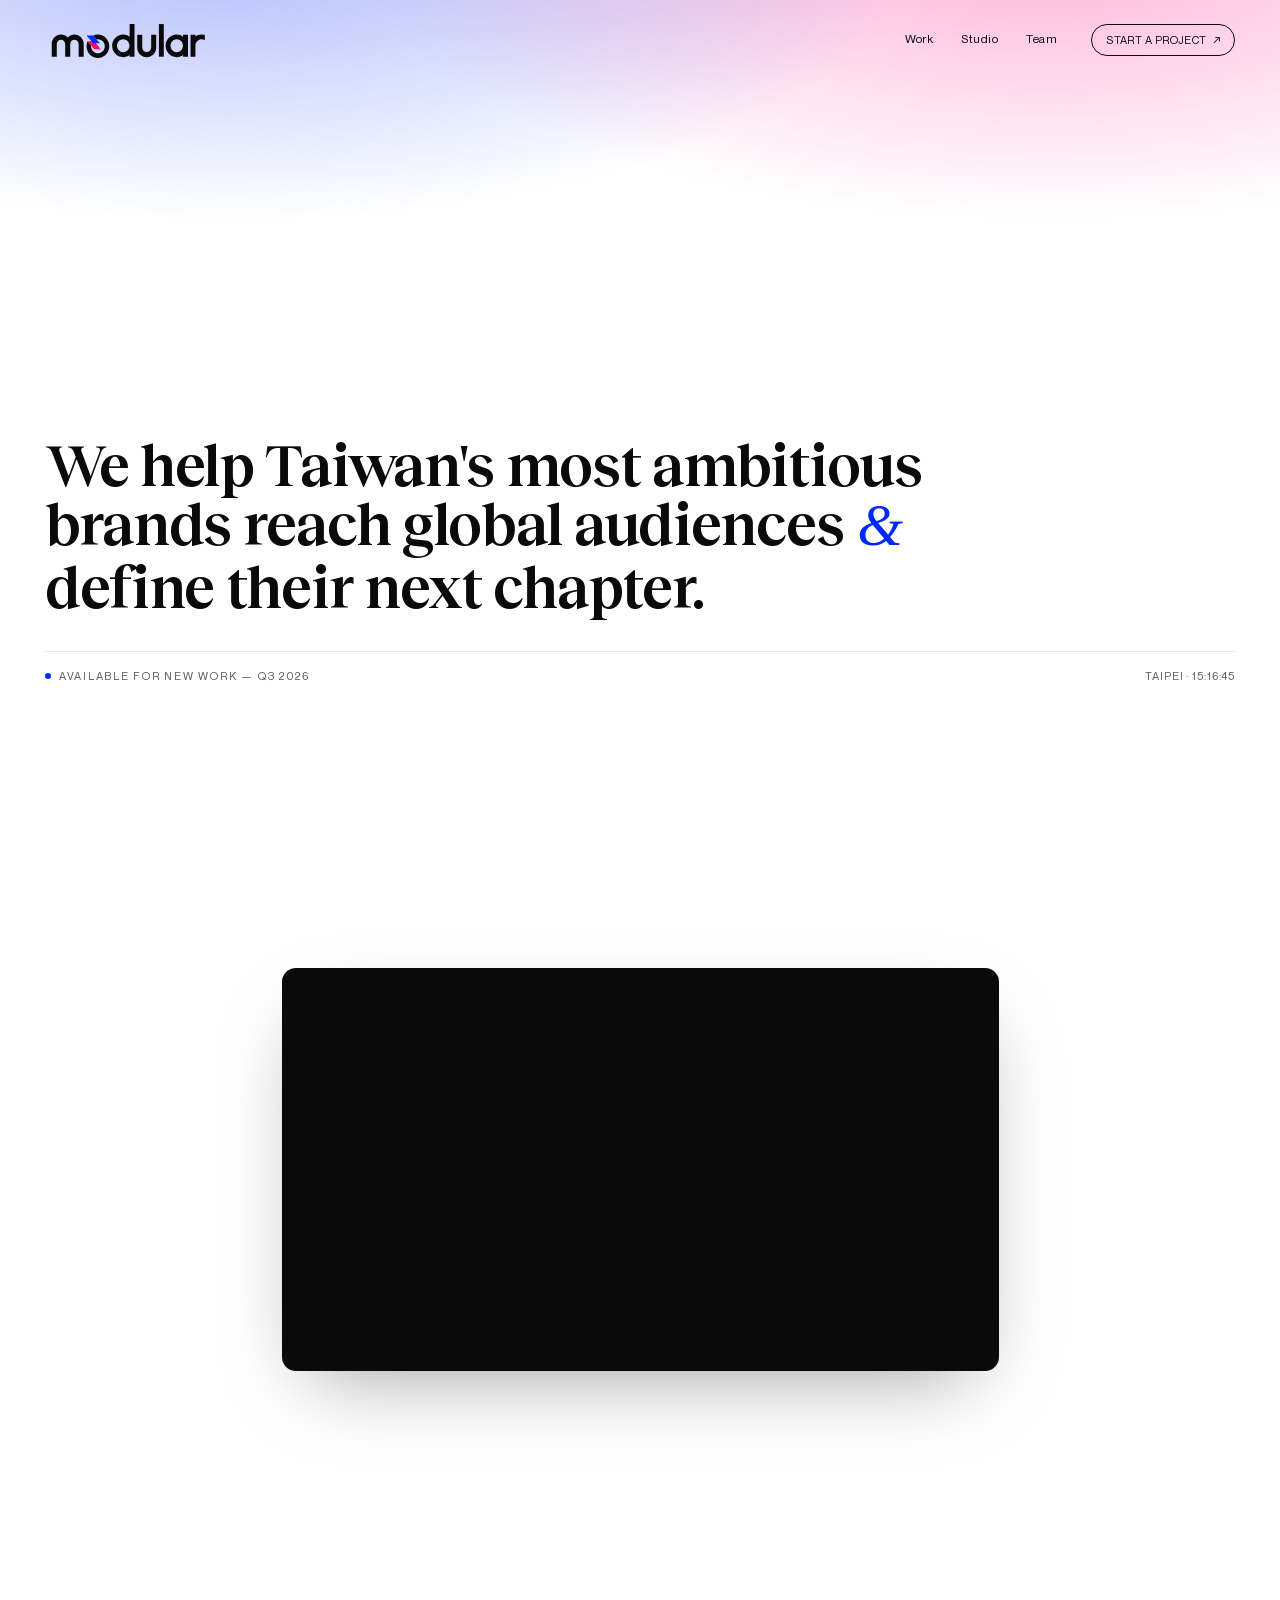
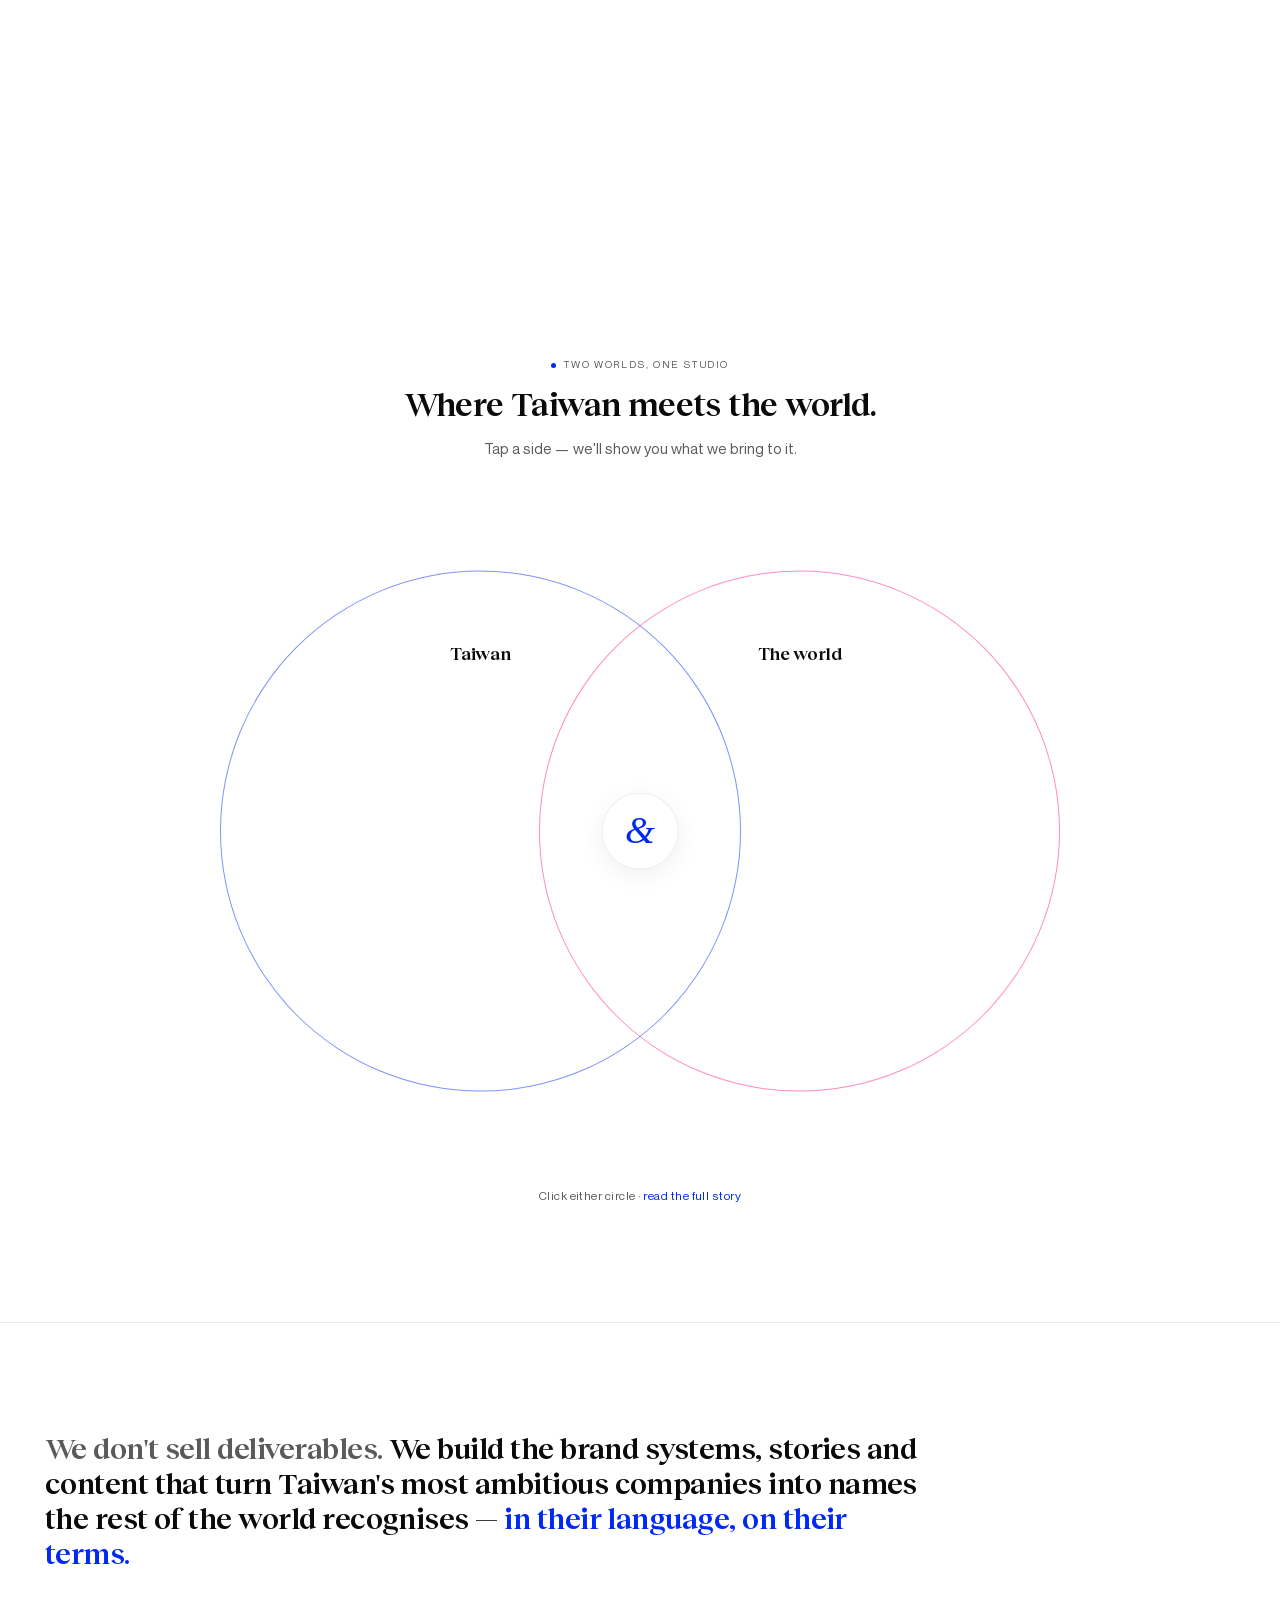
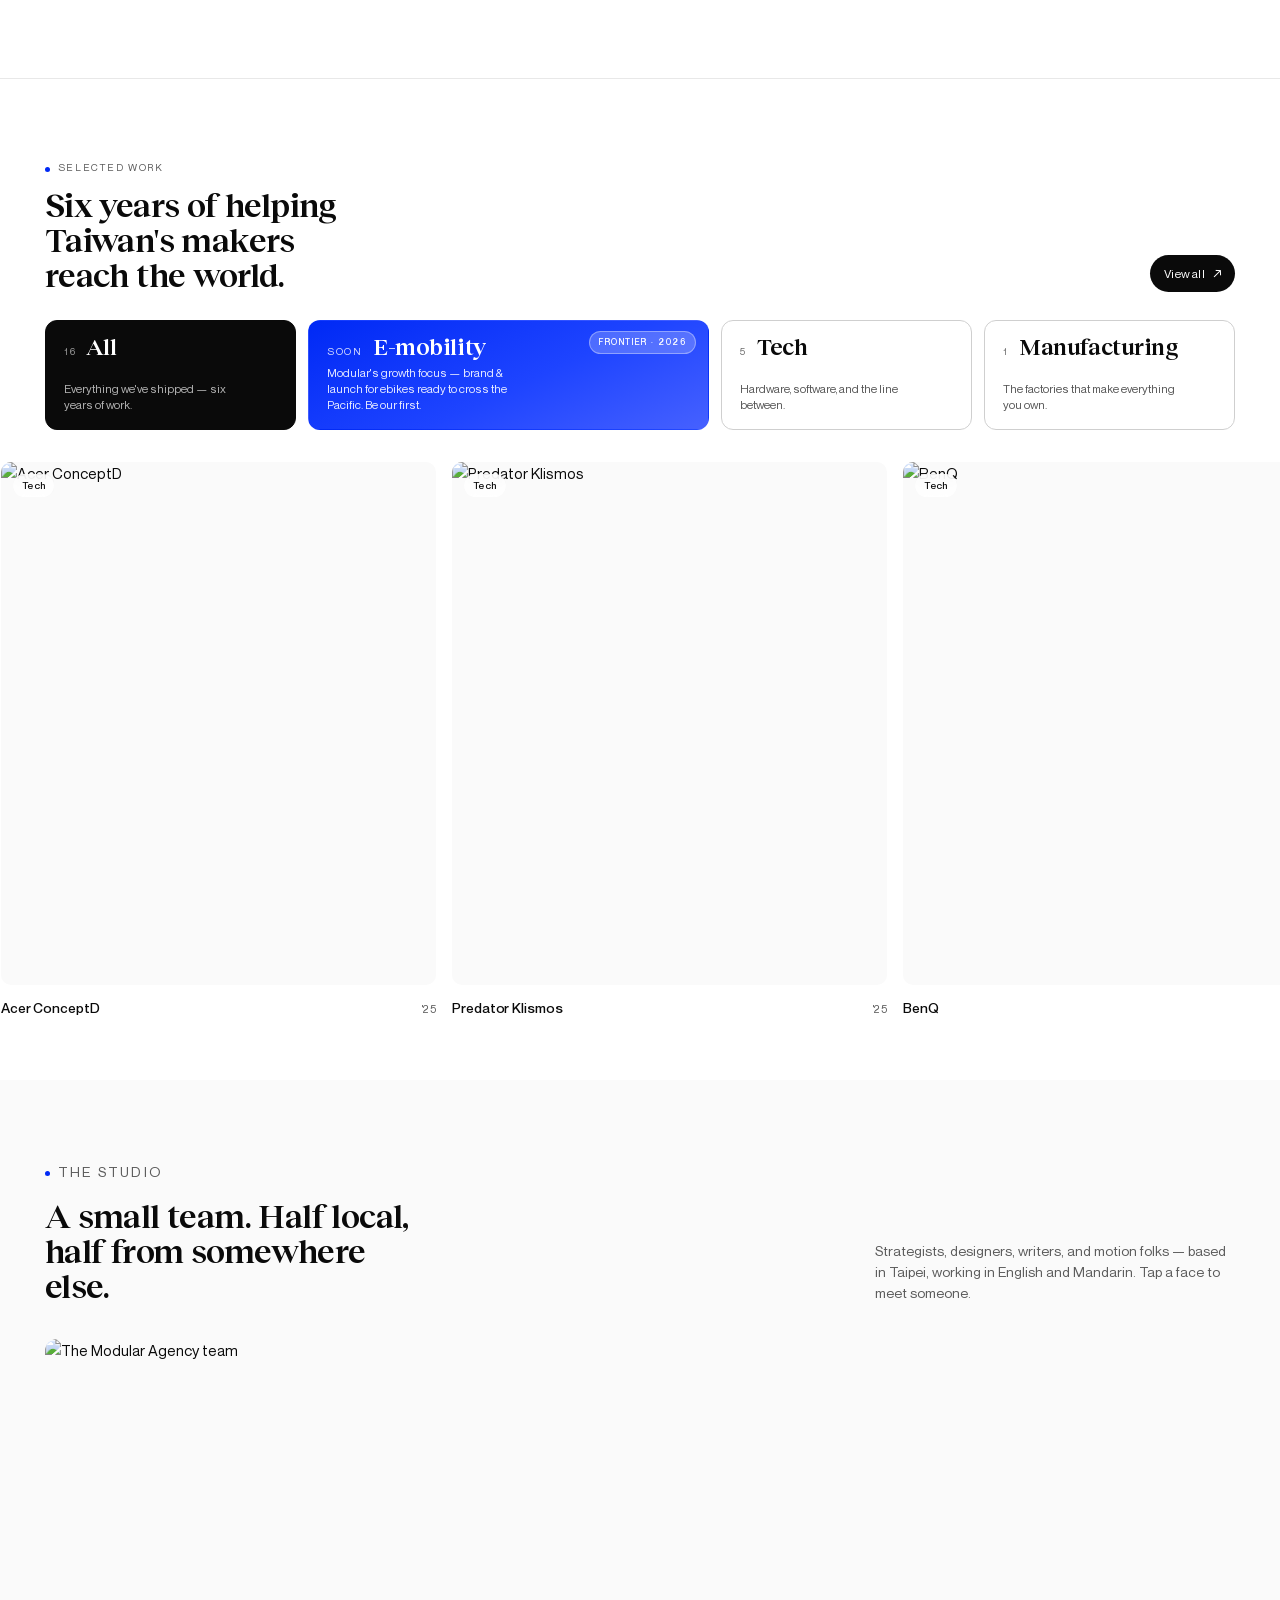
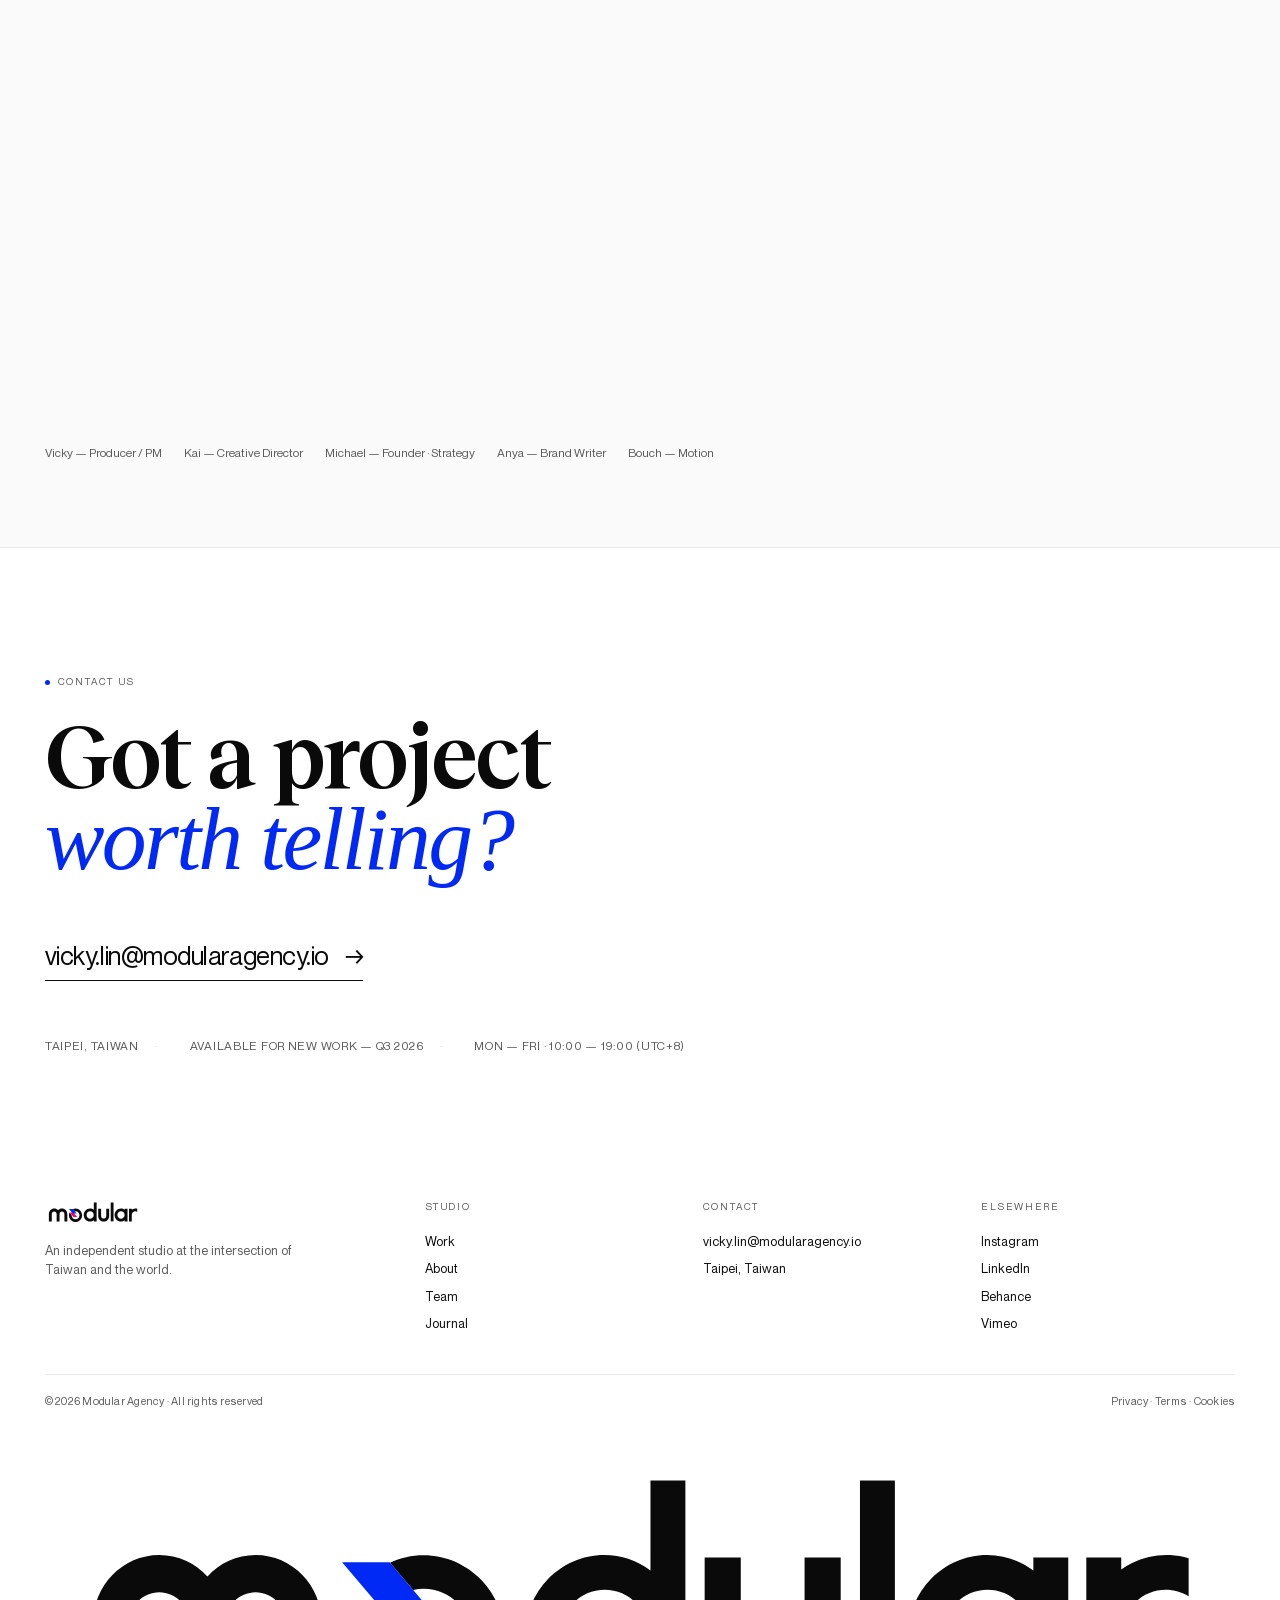
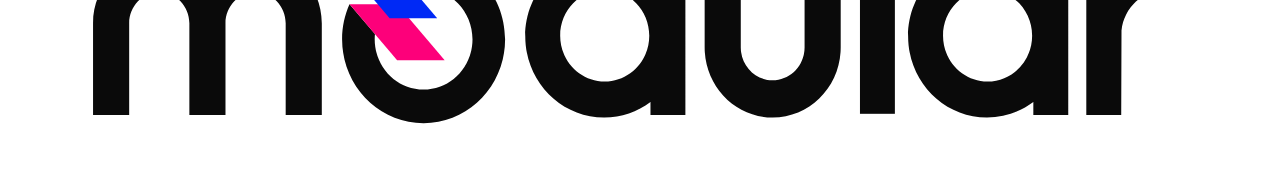
==== commit e08b9477: "Brand & gradient consistency across pages, scroll-aware menu, redesigned team page Site-wide - Real " ====
--- a/index.html
+++ b/index.html
@@ -37,6 +37,9 @@
 
   <!-- ============ HERO ============ -->
   <section class="hero">
+    <!-- Brand gradient bloom — blue + pink at the top, fades to white -->
+    <div class="brand-gradient" aria-hidden="true"></div>
+
     <!-- Headline anchored low-left, long sentence, natural wrap -->
     <div class="hero__main">
       <h1 class="display hero__title reveal">
--- a/styles.css
+++ b/styles.css
@@ -206,7 +206,19 @@
   align-items: center;
   justify-content: space-between;
   padding: 18px var(--margin);
-  mix-blend-mode: difference;
+  background: transparent;
+  color: var(--ink);
+  transition: padding 0.4s var(--ease), color 0.32s var(--ease);
+}
+
+.site-header:not(.in-hero) {
+  padding-block: 14px;
+}
+
+/* When the menu is over a dark section (showreel full-bleed), flip text to white.
+   Brand accent triangles use explicit pink/blue fills so they stay correct;
+   only the currentColor paths in the wordmark flip. */
+.site-header.over-dark {
   color: var(--white);
 }
 
@@ -220,7 +232,7 @@
 }
 
 .site-header.in-hero .brand {
-  width: clamp(140px, 18vw, 240px);
+  width: clamp(110px, 13vw, 170px);
 }
 
 .site-header .brand__svg,
@@ -273,7 +285,8 @@
 .site-header nav .nav-cta::after { display: none; }
 
 .site-header nav .nav-cta:hover {
-  background: rgba(255, 255, 255, 0.18);
+  background: var(--ink);
+  color: var(--white);
   gap: 9px;
 }
 
@@ -299,7 +312,34 @@
   flex-direction: column;
   justify-content: space-between;
   position: relative;
-}
+  isolation: isolate; /* keeps the gradient blend contained */
+}
+
+/* Brand-color gradient bloom — soft blue + pink at the top of the hero */
+.brand-gradient {
+  position: absolute;
+  inset: 0 0 auto 0;
+  height: 70vh;
+  pointer-events: none;
+  z-index: 0;
+  background:
+    radial-gradient(ellipse 90% 75% at 18% -10%, rgba(0, 41, 245, 0.32) 0%, transparent 60%),
+    radial-gradient(ellipse 90% 75% at 82% -10%, rgba(253, 0, 122, 0.30) 0%, transparent 60%),
+    radial-gradient(ellipse 70% 50% at 50% -20%, rgba(255, 220, 230, 0.25) 0%, transparent 70%);
+  -webkit-mask-image: linear-gradient(to bottom, #000 25%, transparent 95%);
+          mask-image: linear-gradient(to bottom, #000 25%, transparent 95%);
+}
+
+.hero > *:not(.brand-gradient) { position: relative; z-index: 1; }
+
+/* Same gradient on inner-page heros for brand consistency */
+.page-hero {
+  position: relative;
+  isolation: isolate;
+}
+.page-hero > *:not(.brand-gradient) { position: relative; z-index: 1; }
+.case-hero { position: relative; isolation: isolate; }
+.case-hero > *:not(.brand-gradient) { position: relative; z-index: 1; }
 
 /* Big "M/" mark anchored top-left */
 .hero__mark {
@@ -1555,8 +1595,8 @@
 }
 
 .contact-block__inner {
-  max-width: 1100px;
-  margin: 0 auto;
+  /* sits at the page's left margin (the section's own padding handles the gutter) */
+  margin: 0;
   padding: 0;
 }
 
@@ -1793,92 +1833,1087 @@
 .value h3 { margin-bottom: 8px; font-size: 16px; font-weight: 500; }
 .value p { color: var(--ink-soft); font-size: 13px; line-height: 1.5; max-width: 36ch; }
 
-/* Team member room */
-
-.room {
-  padding: clamp(40px, 6vh, 80px) var(--margin) clamp(80px, 10vh, 140px);
+/* ==========================================================================
+   Team member playroom v2 — feed of typed cards
+   ========================================================================== */
+
+/* Top strip: "You are viewing X's playroom" — sits inside the hero so the
+   gradient washes behind it. Padding handled by .member-hero now. */
+.playroom-strip {
+  display: flex;
+  justify-content: space-between;
+  align-items: center;
+  margin-bottom: clamp(40px, 6vh, 72px);
+  font-size: 12px;
+  letter-spacing: 0.04em;
+  color: var(--ink-soft);
+  flex-wrap: wrap;
+  gap: 16px;
+}
+
+.playroom-strip__back { color: var(--ink-soft); }
+.playroom-strip__back:hover { color: var(--blue); }
+
+.playroom-strip__viewing strong {
+  color: var(--ink);
+  font-weight: 500;
+}
+
+.playroom-strip__visitors {
+  display: inline-flex;
+  align-items: center;
+  gap: 8px;
+}
+
+.dot--live {
+  display: inline-block;
+  width: 6px;
+  height: 6px;
+  border-radius: 50%;
+  background: #2ed27e;
+  animation: pulse-dot 2.4s ease-in-out infinite;
+}
+
+/* ----- Member hero — name dominates, photo on right ----- */
+.member-hero {
+  --accent: var(--blue); /* per-member accent (overridable via data-member="..." rules) */
   position: relative;
-  min-height: 80vh;
-}
-
-.room__inner {
+  isolation: isolate;
+  padding: clamp(80px, 11vh, 120px) var(--margin) clamp(64px, 9vh, 100px);
+}
+
+/* Per-member accent overrides (each member can have a different signature color) */
+.member-hero[data-member="kai"]      { --accent: #ff7a3d; }
+.member-hero[data-member="vicky"]    { --accent: #6b8e23; }
+.member-hero[data-member="michael"]  { --accent: #0029f5; }
+.member-hero[data-member="anya"]     { --accent: #c43a64; }
+.member-hero[data-member="bouch"]    { --accent: #2a8a8a; }
+
+.member-hero__layout {
+  display: grid;
+  grid-template-columns: 1fr clamp(280px, 32vw, 420px);
+  gap: clamp(40px, 6vw, 80px);
+  align-items: end;
+  margin-top: clamp(48px, 7vh, 80px);
+}
+
+@media (max-width: 920px) {
+  .member-hero__layout {
+    grid-template-columns: 1fr;
+    align-items: start;
+    gap: 32px;
+  }
+}
+
+.member-hero__text { padding-bottom: 4px; }
+
+.member-name {
+  font-family: var(--font-serif);
+  font-weight: 600;
+  font-size: clamp(56px, 8vw, 132px);
+  line-height: 0.94;
+  letter-spacing: -0.032em;
+  margin: 18px 0 24px;
+  color: var(--ink);
+}
+
+.member-tagline {
+  font-family: var(--font-serif);
+  font-weight: 600;
+  font-size: clamp(18px, 1.6vw, 24px);
+  line-height: 1.3;
+  letter-spacing: -0.018em;
+  color: var(--ink);
+  margin: 0 0 20px;
+  max-width: 38ch;
+}
+
+.member-tagline em {
+  font-family: 'Times New Roman', Georgia, serif;
+  font-style: italic;
+  font-weight: 400;
+  color: var(--accent);
+  padding-right: 0.04em;
+}
+
+.member-bio {
+  font-family: var(--font-sans);
+  font-size: clamp(14px, 1.05vw, 16px);
+  line-height: 1.6;
+  color: var(--ink-soft);
+  max-width: 52ch;
+  margin: 0 0 36px;
+}
+
+.member-photo {
+  display: block;
+  width: 100%;
+  aspect-ratio: 4 / 5;
+  border-radius: 16px;
+  overflow: hidden;
+  background: var(--canvas);
+  box-shadow: 0 24px 56px -20px rgba(0, 0, 0, 0.22);
+  transition: transform 480ms var(--ease);
   position: relative;
-  max-width: 1200px;
-  margin: 0 auto;
-  min-height: 800px;
-}
-
-.object {
+}
+
+.member-photo:hover { transform: translateY(-4px); }
+
+.member-photo img {
+  width: 100%;
+  height: 100%;
+  object-fit: cover;
+  display: block;
+}
+
+.member-photo__caption {
   position: absolute;
+  bottom: 14px;
+  left: 14px;
+  background: rgba(255, 255, 255, 0.92);
+  -webkit-backdrop-filter: blur(8px);
+          backdrop-filter: blur(8px);
+  font-size: 11px;
+  letter-spacing: 0.06em;
+  color: var(--ink);
+  padding: 5px 10px;
+  border-radius: 999px;
+}
+
+/* ----- Section header (modular content sections) ----- */
+.modules-section {
+  padding: clamp(56px, 8vh, 96px) var(--margin) clamp(40px, 6vh, 72px);
+}
+
+.modules-section + .modules-section { padding-top: clamp(20px, 3vh, 40px); }
+
+.section-head {
+  display: flex;
+  align-items: baseline;
+  gap: 18px;
+  margin-bottom: 32px;
+  padding-bottom: 18px;
+  border-bottom: 1px solid var(--line);
+}
+
+.section-num {
+  font-family: var(--font-serif);
+  font-weight: 600;
+  font-size: clamp(22px, 2vw, 32px);
+  letter-spacing: -0.02em;
+  color: var(--accent, var(--blue));
+  font-variant-numeric: tabular-nums;
+}
+
+.section-title {
+  font-family: var(--font-serif);
+  font-weight: 600;
+  font-size: clamp(22px, 2vw, 32px);
+  letter-spacing: -0.022em;
+  color: var(--ink);
+  margin: 0;
+  flex: 1;
+}
+
+.section-meta {
+  font-size: 11px;
+  letter-spacing: 0.16em;
+  text-transform: uppercase;
+  color: var(--ink-soft);
+}
+
+.member-actions {
+  display: flex;
+  align-items: center;
+  gap: 12px;
+  flex-wrap: wrap;
+}
+
+.btn-primary, .btn-secondary {
+  display: inline-flex;
+  align-items: center;
+  gap: 8px;
+  padding: 11px 20px;
+  border-radius: 999px;
+  font-size: 13px;
+  font-weight: 500;
+  letter-spacing: -0.005em;
+  cursor: pointer;
+  border: 0;
+  text-decoration: none;
+  transition: background 240ms var(--ease), color 240ms var(--ease), transform 240ms var(--ease);
+}
+
+.btn-primary {
+  background: var(--ink);
+  color: var(--white);
+}
+
+.btn-primary:hover {
+  background: var(--blue);
+  transform: translateY(-1px);
+}
+
+.btn-icon {
+  font-size: 16px;
+  font-weight: 400;
+  line-height: 1;
+}
+
+.btn-secondary {
+  background: var(--white);
+  color: var(--ink);
+  border: 1px solid var(--line-strong);
+}
+
+.btn-secondary:hover {
+  border-color: var(--ink);
+  color: var(--ink);
+}
+
+/* Audio voice intro */
+.audio-intro {
+  display: inline-flex;
+  align-items: center;
+  gap: 12px;
+  padding: 8px 14px 8px 8px;
+  background: var(--white);
+  border: 1px solid var(--line-strong);
+  border-radius: 999px;
+  margin-left: 4px;
+}
+
+.audio-play {
+  width: 32px;
+  height: 32px;
+  border-radius: 50%;
+  background: #ff7a3d;
+  color: var(--white);
+  border: 0;
+  cursor: pointer;
+  display: grid;
+  place-items: center;
+  font-size: 11px;
+  padding-left: 2px;
+  flex-shrink: 0;
+  transition: transform 240ms var(--ease);
+}
+
+.audio-play:hover { transform: scale(1.08); }
+
+.waveform {
+  display: flex;
+  align-items: center;
+  gap: 2px;
+  height: 24px;
+}
+
+.waveform span {
+  width: 2px;
+  height: var(--h, 50%);
+  background: var(--ink-soft);
+  border-radius: 1px;
+  opacity: 0.5;
+  transition: opacity 240ms var(--ease);
+}
+
+.waveform span:nth-child(-n+10) { opacity: 1; background: var(--ink); }
+
+.audio-duration {
+  font-size: 12px;
+  color: var(--ink-soft);
+  font-variant-numeric: tabular-nums;
+}
+
+/* ----- Modules grid (per section) ----- */
+.modules__grid {
+  display: grid;
+  grid-template-columns: repeat(3, 1fr);
+  gap: 16px;
+  align-items: stretch;
+  grid-auto-flow: dense;
+  grid-auto-rows: minmax(220px, auto);
+}
+
+@media (max-width: 980px)  { .modules__grid { grid-template-columns: repeat(2, 1fr); } }
+@media (max-width: 600px)  { .modules__grid { grid-template-columns: 1fr; } }
+
+/* common module chrome */
+.module {
+  position: relative;
   background: var(--white);
   border: 1px solid var(--line);
-  border-radius: 6px;
-  box-shadow: 0 6px 32px rgba(0,0,0,0.06);
-  padding: 14px;
+  border-radius: 16px;
+  padding: 22px;
+  display: flex;
+  flex-direction: column;
+  overflow: hidden;
+  transition: transform 280ms var(--ease), box-shadow 280ms var(--ease), border-color 240ms var(--ease);
+}
+
+.module:hover {
+  transform: translateY(-3px);
+  box-shadow: 0 16px 40px -12px rgba(0,0,0,0.10);
+  border-color: var(--line-strong);
+}
+
+/* size modifiers */
+.module--wide   { grid-column: span 2; }
+.module--tall   { grid-row: span 2; }
+.module--feature { grid-column: span 2; grid-row: span 2; }
+
+@media (max-width: 980px) {
+  .module--wide, .module--feature { grid-column: span 2; }
+}
+@media (max-width: 600px) {
+  .module--wide, .module--feature, .module--tall { grid-column: span 1; grid-row: auto; }
+}
+
+/* clean text-only label (replaces emoji chips) */
+.module__label {
+  display: inline-block;
+  font-family: var(--font-sans);
+  font-size: 10px;
+  font-weight: 500;
+  letter-spacing: 0.18em;
+  text-transform: uppercase;
+  color: var(--ink-soft);
+  margin-bottom: 18px;
+}
+
+.module__label--inverse {
+  color: rgba(255, 255, 255, 0.55);
+}
+
+/* Dark card variant — high-contrast feature card */
+.module--dark {
+  background: var(--ink);
+  color: var(--white);
+  border-color: var(--ink);
+}
+
+.module--dark .stat__number,
+.module--dark h3,
+.module--dark p { color: var(--white); }
+
+.module--dark .stat__label,
+.module--dark p { color: rgba(255, 255, 255, 0.65); }
+
+.module--dark:hover { box-shadow: 0 16px 40px -12px rgba(0, 0, 0, 0.35); }
+
+.module h3 {
+  font-family: var(--font-sans);
+  font-weight: 500;
+  font-size: 16px;
+  letter-spacing: -0.01em;
+  margin: 0 0 4px;
+  color: var(--ink);
+}
+
+.module p { font-size: 13px; color: var(--ink-soft); line-height: 1.5; margin: 0; }
+
+/* --- Experience timeline --- */
+.timeline {
+  list-style: none;
+  margin: 0;
+  padding: 0;
+  display: flex;
+  flex-direction: column;
+  gap: 10px;
+  font-size: 13px;
+  position: relative;
+}
+
+.timeline::before {
+  content: '';
+  position: absolute;
+  left: 4px;
+  top: 8px;
+  bottom: 8px;
+  width: 1px;
+  background: var(--line);
+}
+
+.timeline li {
+  display: flex;
+  align-items: baseline;
+  gap: 14px;
+  padding-left: 18px;
+  position: relative;
+}
+
+.timeline li::before {
+  content: '';
+  position: absolute;
+  left: 0;
+  top: 6px;
+  width: 9px;
+  height: 9px;
+  border-radius: 50%;
+  background: var(--white);
+  border: 1.5px solid var(--ink);
+}
+
+.timeline__year {
+  color: var(--ink-soft);
+  font-variant-numeric: tabular-nums;
+  font-size: 12px;
+  flex-shrink: 0;
+  width: 36px;
+}
+
+.timeline__role {
+  color: var(--ink);
+  font-weight: 400;
+}
+
+/* --- Listening (music) --- */
+.listening__cover {
+  width: 100%;
+  aspect-ratio: 1;
+  border-radius: 8px;
+  display: grid;
+  place-items: center;
+  margin-bottom: 14px;
+  position: relative;
+  overflow: hidden;
+}
+
+.listening__title {
+  font-family: var(--font-serif);
+  font-weight: 600;
+  color: rgba(255,255,255,0.95);
+  font-size: 28px;
+  letter-spacing: 0.02em;
+  text-transform: uppercase;
+  text-align: center;
+}
+
+.listening__meta { margin-bottom: 12px; }
+.listening__meta h3 { margin-bottom: 2px; }
+
+.listening__controls {
+  display: flex;
+  align-items: center;
+  gap: 10px;
+  font-size: 11px;
+  color: var(--ink-soft);
+}
+
+.listening__bar {
+  flex: 1;
+  height: 3px;
+  background: var(--line);
+  border-radius: 2px;
+  overflow: hidden;
+}
+
+.listening__progress {
+  width: 38%;
+  height: 100%;
+  background: var(--ink);
+}
+
+.listening__icon { font-size: 14px; opacity: 0.6; }
+
+/* --- Reading (book) --- */
+.reading__row {
+  display: flex;
+  align-items: stretch;
+  gap: 14px;
+  flex: 1;
+}
+
+.reading__info {
+  flex: 1;
+  display: flex;
+  flex-direction: column;
+  justify-content: flex-start;
+  padding-top: 4px;
+}
+
+.reading__cover {
+  width: 70px;
+  border-radius: 4px;
+  background: linear-gradient(160deg, #d4302e 0%, #8b1815 60%, #5e0a0a 100%);
+  display: grid;
+  place-items: center;
+  flex-shrink: 0;
+  align-self: stretch;
+  min-height: 110px;
+  box-shadow: 0 4px 12px rgba(139, 24, 21, 0.35);
+}
+
+.reading__cover span {
+  font-family: var(--font-serif);
+  font-weight: 600;
+  color: rgba(255,255,255,0.9);
+  font-size: 18px;
+  text-align: center;
+  letter-spacing: 0.04em;
+  line-height: 1.05;
+}
+
+/* --- Map --- */
+.module--map { padding: 0; overflow: hidden; }
+
+.module--map .module__label {
+  position: absolute;
+  top: 18px;
+  left: 18px;
+  z-index: 2;
+  background: var(--white);
+  padding: 5px 10px;
+  border-radius: 999px;
+  margin: 0;
+}
+
+.map__bg {
+  flex: 1;
+  background:
+    repeating-linear-gradient(0deg, transparent 0 30px, rgba(0,0,0,0.03) 30px 31px),
+    repeating-linear-gradient(90deg, transparent 0 30px, rgba(0,0,0,0.03) 30px 31px),
+    radial-gradient(circle at 50% 50%, rgba(0,41,245,0.06) 0%, transparent 60%),
+    linear-gradient(135deg, #f3efea 0%, #e8e2d8 100%);
+  position: relative;
+  display: grid;
+  place-items: center;
+  text-align: center;
+}
+
+.map__city {
+  font-family: var(--font-serif);
+  font-weight: 600;
+  font-size: clamp(22px, 2vw, 32px);
+  color: var(--ink);
+  letter-spacing: -0.022em;
+  display: block;
+}
+
+.map__sub {
+  font-size: 12px;
+  color: var(--ink-soft);
+  letter-spacing: 0.04em;
+  margin-top: 2px;
+  display: block;
+}
+
+/* --- Love (image with badge) --- */
+.module--love {
+  padding: 0;
+  position: relative;
+  overflow: hidden;
+}
+
+.love__image {
+  position: absolute;
+  inset: 0;
+  background-size: cover;
+  background-position: center;
+}
+
+.love__badge {
+  position: absolute;
+  bottom: 14px;
+  left: 14px;
+  z-index: 2;
+  display: inline-flex;
+  align-items: center;
+  gap: 6px;
+  padding: 7px 13px;
+  background: var(--white);
+  border-radius: 999px;
+  font-size: 12px;
+  font-weight: 500;
+  color: var(--ink);
+  box-shadow: 0 6px 20px rgba(0,0,0,0.18);
+}
+
+/* --- Process (with tabs) --- */
+.module--process .process__content {
+  margin: 8px 0 24px;
+  flex: 1;
+}
+
+.process__content h3 {
+  font-family: var(--font-sans);
+  font-size: clamp(22px, 2vw, 28px);
+  font-weight: 500;
+  margin-bottom: 10px;
+  letter-spacing: -0.018em;
+}
+
+.process__content p {
   font-size: 14px;
-  transition: transform 320ms var(--ease), box-shadow 320ms var(--ease);
-}
-
-.object:hover {
-  transform: translateY(-4px) rotate(0deg) !important;
-  box-shadow: 0 12px 40px rgba(0,0,0,0.12);
+  line-height: 1.55;
+  max-width: 56ch;
+}
+
+.process__tabs {
+  display: flex;
+  gap: 4px;
+  background: #f3f3f3;
+  padding: 4px;
+  border-radius: 999px;
+  align-self: flex-start;
+}
+
+.process__tab {
+  padding: 7px 16px;
+  background: transparent;
+  border: 0;
+  border-radius: 999px;
+  font-size: 12px;
+  font-weight: 500;
+  color: var(--ink-soft);
+  cursor: pointer;
+  transition: background 240ms var(--ease), color 240ms var(--ease);
+  letter-spacing: -0.005em;
+}
+
+.process__tab:hover { color: var(--ink); }
+
+.process__tab.is-active {
+  background: var(--ink);
+  color: var(--white);
+}
+
+/* --- Quote --- */
+.module--quote .quote {
+  font-family: var(--font-serif);
+  font-weight: 600;
+  font-size: 19px;
+  line-height: 1.25;
+  letter-spacing: -0.018em;
+  margin: 8px 0 14px;
+  color: var(--ink);
+  flex: 1;
+}
+
+.quote__source {
+  font-size: 11px;
+  letter-spacing: 0.06em;
+  color: var(--ink-soft);
+  text-transform: uppercase;
+}
+
+/* --- Stat --- */
+.module--stat {
+  display: flex;
+  flex-direction: column;
+  justify-content: space-between;
+}
+
+.stat__number {
+  font-family: var(--font-serif);
+  font-weight: 600;
+  font-size: clamp(80px, 9vw, 140px);
+  line-height: 0.9;
+  letter-spacing: -0.04em;
+  color: var(--ink);
+  margin-top: auto;
+}
+
+.stat__label {
+  margin-top: 18px;
+  font-size: 12px;
+  color: var(--ink-soft);
+  line-height: 1.5;
+  max-width: 28ch;
+}
+
+/* --- Now / Working on (accent card uses member's color) --- */
+.module--accent {
+  background: color-mix(in srgb, var(--accent, var(--blue)) 12%, white);
+  border-color: color-mix(in srgb, var(--accent, var(--blue)) 22%, white);
+}
+
+.now__title {
+  font-family: var(--font-sans);
+  font-size: clamp(20px, 1.8vw, 26px);
+  font-weight: 500;
+  letter-spacing: -0.018em;
+  line-height: 1.2;
+  color: var(--ink);
+  margin: 8px 0 16px;
+  flex: 1;
+}
+
+.now__updated {
+  font-size: 11px;
+  color: rgba(10, 10, 10, 0.5);
+  letter-spacing: 0.04em;
+}
+
+/* --- List (bullets) --- */
+.bullet-list {
+  list-style: none;
+  margin: 0;
+  padding: 0;
+  display: flex;
+  flex-direction: column;
+  gap: 8px;
+  font-size: 13px;
+  color: var(--ink);
+  line-height: 1.5;
+}
+
+.bullet-list li {
+  padding-left: 14px;
+  position: relative;
+}
+
+.bullet-list li::before {
+  content: '';
+  position: absolute;
+  left: 0;
+  top: 9px;
+  width: 5px;
+  height: 5px;
+  border-radius: 50%;
+  background: var(--blue);
+}
+
+/* ----- Stack section: free-form scrapbook of objects on a cream canvas ----- */
+.stack {
+  background: #f3efea;
+  padding: clamp(56px, 8vh, 96px) var(--margin) clamp(48px, 7vh, 80px);
+  margin-top: clamp(32px, 5vh, 56px);
+}
+
+.section-head--on-cream { border-bottom-color: rgba(10,10,10,0.08); }
+
+.stack__canvas {
+  position: relative;
+  width: 100%;
+  height: clamp(540px, 78vh, 760px);
+  margin-top: 36px;
+}
+
+.stack-item {
+  position: absolute;
+  width: clamp(80px, 7.5vw, 130px);
+  display: flex;
+  flex-direction: column;
+  align-items: center;
+  gap: 10px;
+  text-decoration: none;
+  cursor: pointer;
+  transform: translate(-50%, -50%);
+  transition: transform 480ms var(--ease), z-index 0s linear 0s;
+}
+
+.stack-item img {
+  width: 100%;
+  height: auto;
+  display: block;
+  /* Stock product photos usually have white backgrounds; multiply blends them
+     into the cream canvas so the objects appear cut-out without needing PNGs */
+  mix-blend-mode: multiply;
+  filter: drop-shadow(0 14px 22px rgba(40, 30, 20, 0.12));
+  transition: filter 480ms var(--ease);
+}
+
+.stack-item:hover {
+  transform: translate(-50%, -50%) scale(1.08);
   z-index: 5;
 }
 
-.object--polaroid {
-  padding: 12px 12px 36px;
-  width: 220px;
-}
-
-.object--polaroid .swatch { width: 100%; aspect-ratio: 1; border-radius: 2px; }
-
+.stack-item:hover img {
+  filter: drop-shadow(0 22px 32px rgba(40, 30, 20, 0.22));
+}
+
+.stack-label {
+  display: inline-block;
+  background: #1a1a1a;
+  color: #ffffff;
+  padding: 4px 11px;
+  border-radius: 999px;
+  font-family: 'Courier New', ui-monospace, Menlo, monospace;
+  font-size: 10px;
+  letter-spacing: 0.02em;
+  white-space: nowrap;
+  font-weight: 400;
+}
+
+.stack-item--center {
+  width: clamp(140px, 13vw, 200px);
+  z-index: 2;
+}
+
+.stack-item--center img {
+  border-radius: 100%;
+  aspect-ratio: 1;
+  object-fit: cover;
+  mix-blend-mode: normal;
+  box-shadow: 0 18px 36px -10px rgba(40, 30, 20, 0.28);
+}
+
+.stack-label--cta {
+  background: #1a1a1a;
+  font-family: var(--font-sans);
+  font-size: 12px;
+  letter-spacing: -0.005em;
+  padding: 6px 14px;
+  display: inline-flex;
+  align-items: center;
+  gap: 8px;
+}
+
+.stack-label__plus {
+  display: inline-grid;
+  place-items: center;
+  width: 16px;
+  height: 16px;
+  background: var(--accent, var(--blue));
+  border-radius: 50%;
+  font-size: 12px;
+  font-weight: 500;
+  line-height: 1;
+}
+
+.stack__hint {
+  margin: 36px 0 0;
+  text-align: center;
+  font-size: 11px;
+  color: var(--ink-soft);
+  letter-spacing: 0.06em;
+}
+
+@media (max-width: 760px) {
+  .stack__canvas { height: 1000px; }
+  .stack-item { width: 80px; }
+  .stack-item--center { width: 120px; }
+}
+
+/* ----- Member CTA (pre-footer) ----- */
+.member-cta {
+  padding: clamp(80px, 12vh, 140px) var(--margin) clamp(60px, 9vh, 100px);
+  border-top: 1px solid var(--line);
+}
+
+.member-cta__inner { max-width: none; }
+
+.member-cta__title {
+  font-family: var(--font-serif);
+  font-weight: 600;
+  font-size: clamp(40px, 6vw, 96px);
+  line-height: 0.96;
+  letter-spacing: -0.028em;
+  margin: 18px 0 32px;
+  color: var(--ink);
+}
+
+.member-cta__title em {
+  font-family: 'Times New Roman', Georgia, serif;
+  font-style: italic;
+  font-weight: 400;
+  color: var(--accent, var(--blue));
+}
+
+.member-cta__link {
+  display: inline-flex;
+  align-items: center;
+  gap: 14px;
+  font-family: var(--font-sans);
+  font-size: clamp(18px, 1.6vw, 26px);
+  font-weight: 400;
+  color: var(--ink);
+  border-bottom: 1px solid var(--ink);
+  padding-bottom: 4px;
+  letter-spacing: -0.018em;
+  transition: color 280ms var(--ease), border-color 280ms var(--ease), gap 320ms var(--ease);
+}
+
+.member-cta__link:hover {
+  color: var(--accent, var(--blue));
+  border-color: var(--accent, var(--blue));
+  gap: 22px;
+}
+
+.member-cta__link .arrow {
+  display: inline-block;
+  transition: transform 320ms var(--ease);
+}
+
+.member-cta__link:hover .arrow { transform: translateX(4px); }
+
+/* ============ Team member room — grid-based, Webflow-friendly ============ */
+
+.room--grid {
+  padding: clamp(40px, 5vh, 64px) var(--margin) clamp(80px, 10vh, 140px);
+  max-width: 1400px;
+  margin: 0 auto;
+}
+
+.room__eyebrow {
+  display: inline-block;
+  margin-bottom: 24px;
+}
+
+.room__grid {
+  display: grid;
+  grid-template-columns: repeat(4, 1fr);
+  gap: 20px;
+  align-items: start;
+  grid-auto-flow: dense;
+}
+
+@media (max-width: 1100px) { .room__grid { grid-template-columns: repeat(3, 1fr); } }
+@media (max-width: 760px)  { .room__grid { grid-template-columns: repeat(2, 1fr); } }
+@media (max-width: 480px)  { .room__grid { grid-template-columns: 1fr; } }
+
+/* Common card chrome */
+.object {
+  position: relative;
+  background: var(--white);
+  border: 1px solid var(--line);
+  border-radius: 8px;
+  box-shadow: 0 6px 24px rgba(0,0,0,0.05);
+  padding: 16px;
+  font-size: 14px;
+  transition: transform 360ms var(--ease), box-shadow 360ms var(--ease);
+  will-change: transform;
+}
+
+/* Subtle scrapbook tilt — different per item without absolute positioning */
+.room__grid .object:nth-child(4n+1) { transform: rotate(-1.4deg); }
+.room__grid .object:nth-child(4n+2) { transform: rotate(1.2deg); }
+.room__grid .object:nth-child(4n+3) { transform: rotate(-0.6deg); }
+.room__grid .object:nth-child(4n+4) { transform: rotate(2deg); }
+
+/* Hover: straighten + lift */
+.room__grid .object:hover {
+  transform: rotate(0deg) translateY(-6px);
+  box-shadow: 0 16px 40px rgba(0,0,0,0.12);
+  z-index: 5;
+}
+
+/* Polaroid */
+.object--polaroid { padding: 14px 14px 28px; }
+.object--polaroid .swatch { width: 100%; aspect-ratio: 1; border-radius: 3px; overflow: hidden; }
 .object--polaroid .caption {
-  margin-top: 10px;
+  margin-top: 12px;
   font-size: 13px;
   color: var(--ink-soft);
   font-style: italic;
-}
-
+  line-height: 1.3;
+}
+
+/* Sketch (variant of polaroid) */
+.object--sketch .sketch-bg {
+  background: #fff;
+  border: 1px solid var(--line);
+  position: relative;
+  aspect-ratio: 4/3;
+}
+.object--sketch .sketch-bg svg { position: absolute; inset: 0; width: 100%; height: 100%; }
+
+/* Quote */
 .object--quote {
-  width: 280px;
-  padding: 22px;
+  padding: 20px 22px 22px;
   border-left: 3px solid var(--blue);
 }
-
 .object--quote .text {
-  font-size: 17px;
+  margin: 0;
+  font-size: 16px;
   line-height: 1.4;
   letter-spacing: -0.005em;
 }
-
 .object--quote .source {
-  margin-top: 12px;
-  font-size: 12px;
-  color: var(--ink-soft);
-  letter-spacing: 0.04em;
+  margin: 12px 0 0;
+  font-size: 11px;
+  color: var(--ink-soft);
+  letter-spacing: 0.06em;
   text-transform: uppercase;
 }
-
-.object--list {
-  width: 240px;
-}
+/* Wider quote that spans 2 columns for emphasis */
+.object--quote-wide { grid-column: span 2; }
+.object--quote-wide .text { font-size: 17px; }
+@media (max-width: 760px) { .object--quote-wide { grid-column: span 1; } }
+
+/* List */
 .object--list h4 {
-  margin: 0 0 10px;
-  font-size: 12px;
+  margin: 0 0 12px;
+  font-size: 11px;
   letter-spacing: 0.16em;
   text-transform: uppercase;
   color: var(--ink-soft);
   font-weight: 400;
 }
-.object--list ul { list-style: none; margin: 0; padding: 0; display: flex; flex-direction: column; gap: 6px; font-size: 14px; }
-
+.object--list ul {
+  list-style: none;
+  margin: 0;
+  padding: 0;
+  display: flex;
+  flex-direction: column;
+  gap: 8px;
+  font-size: 14px;
+  line-height: 1.4;
+}
+
+/* Sticky note */
 .object--note {
-  width: 220px;
   background: #fff8c5;
   border-color: #f0e08a;
   font-family: 'Caveat', 'Neue Montreal', cursive;
   font-size: 18px;
   line-height: 1.3;
+  min-height: 110px;
+  display: flex;
+  align-items: center;
+}
+
+/* Music card */
+.object--music h4 {
+  margin: 0 0 12px;
+  font-size: 11px;
+  letter-spacing: 0.16em;
+  text-transform: uppercase;
+  color: var(--ink-soft);
+  font-weight: 400;
+}
+.object--music .music-row {
+  display: flex;
+  gap: 12px;
+  align-items: center;
+}
+.object--music .music-art {
+  width: 52px;
+  height: 52px;
+  flex-shrink: 0;
+  background: linear-gradient(135deg, #fd007a, #0029f5);
+  border-radius: 4px;
+}
+.object--music .music-title {
+  font-weight: 500;
+  font-size: 14px;
+  letter-spacing: -0.005em;
+}
+.object--music .music-artist {
+  color: var(--ink-soft);
+  font-size: 12px;
+  margin-top: 2px;
+}
+.object--music .music-bar {
+  height: 3px;
+  background: var(--line);
+  border-radius: 2px;
+  overflow: hidden;
+  margin-top: 12px;
+}
+.object--music .music-progress {
+  width: 38%;
+  height: 100%;
+  background: var(--blue);
+}
+
+.room__hint {
+  text-align: center;
+  margin-top: 64px;
+  font-size: 12px;
+  letter-spacing: 0.06em;
+  color: var(--ink-soft);
 }
 
 /* Case study */
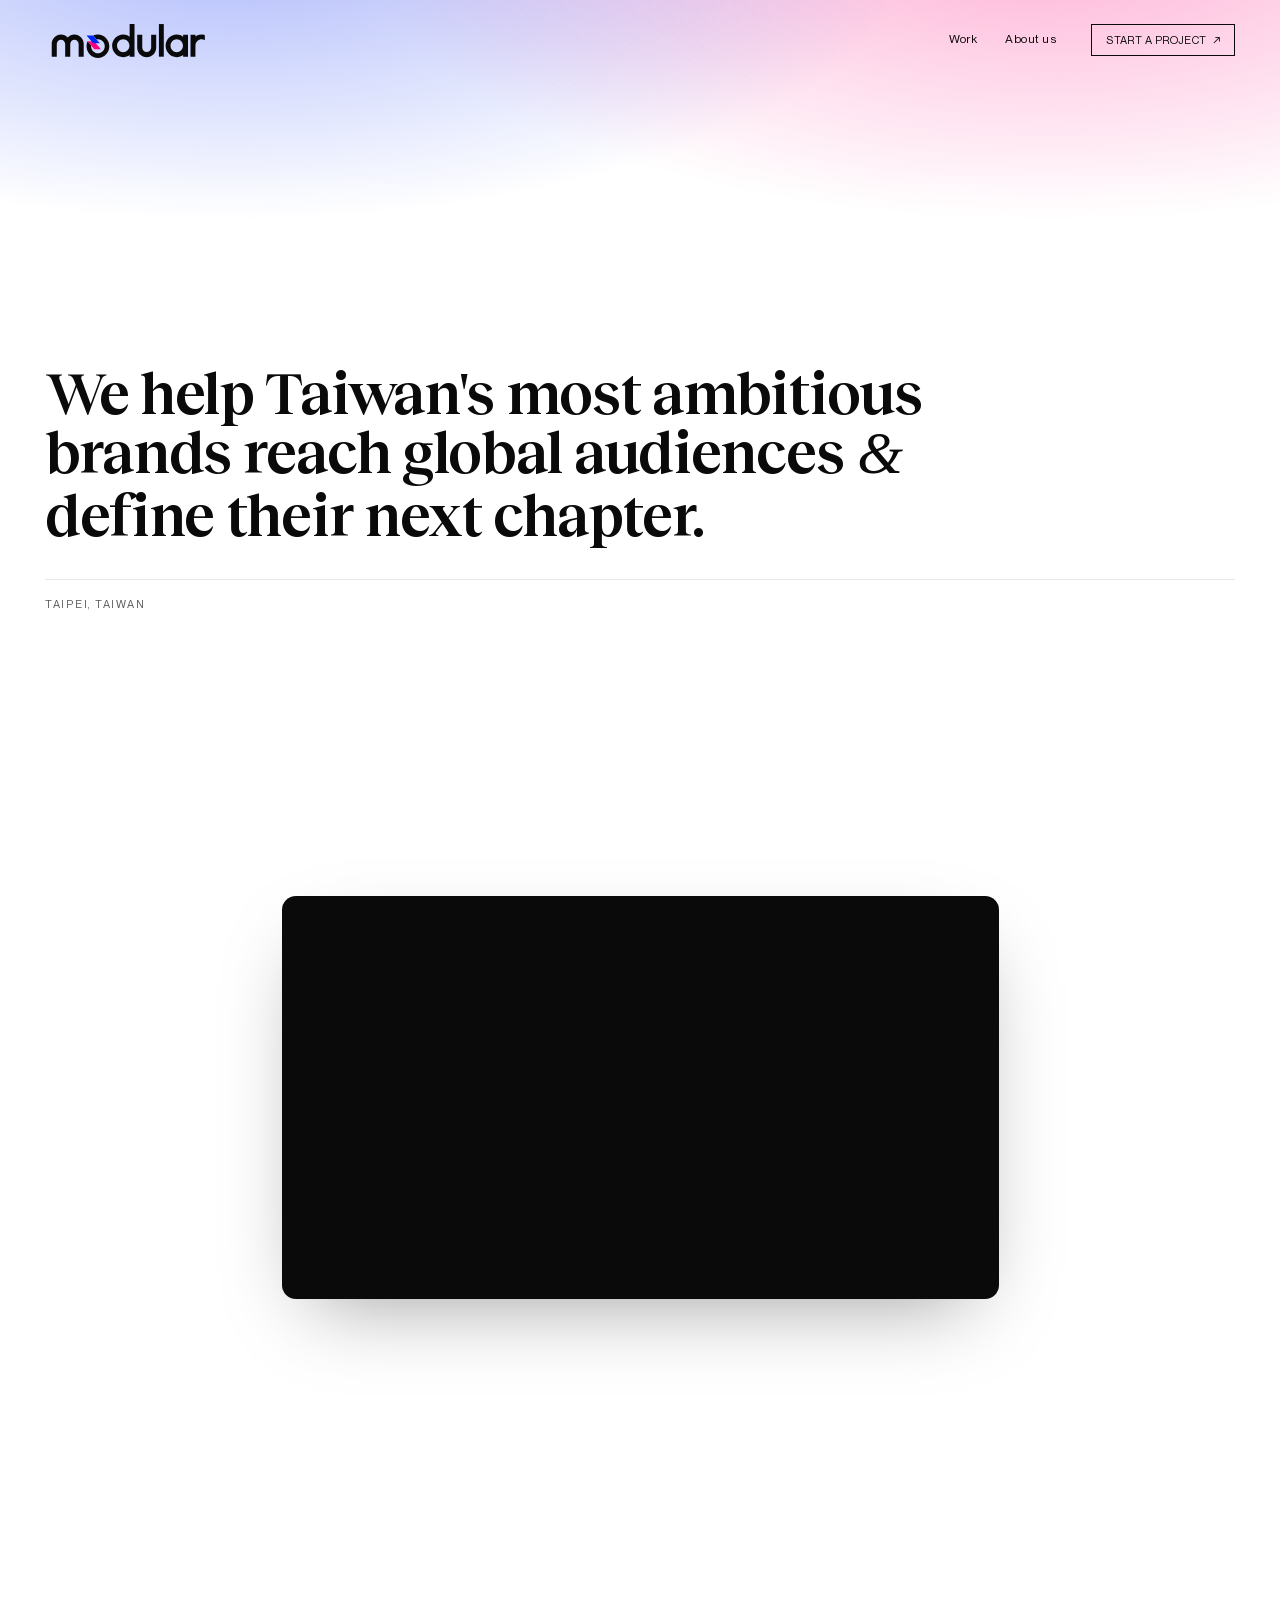
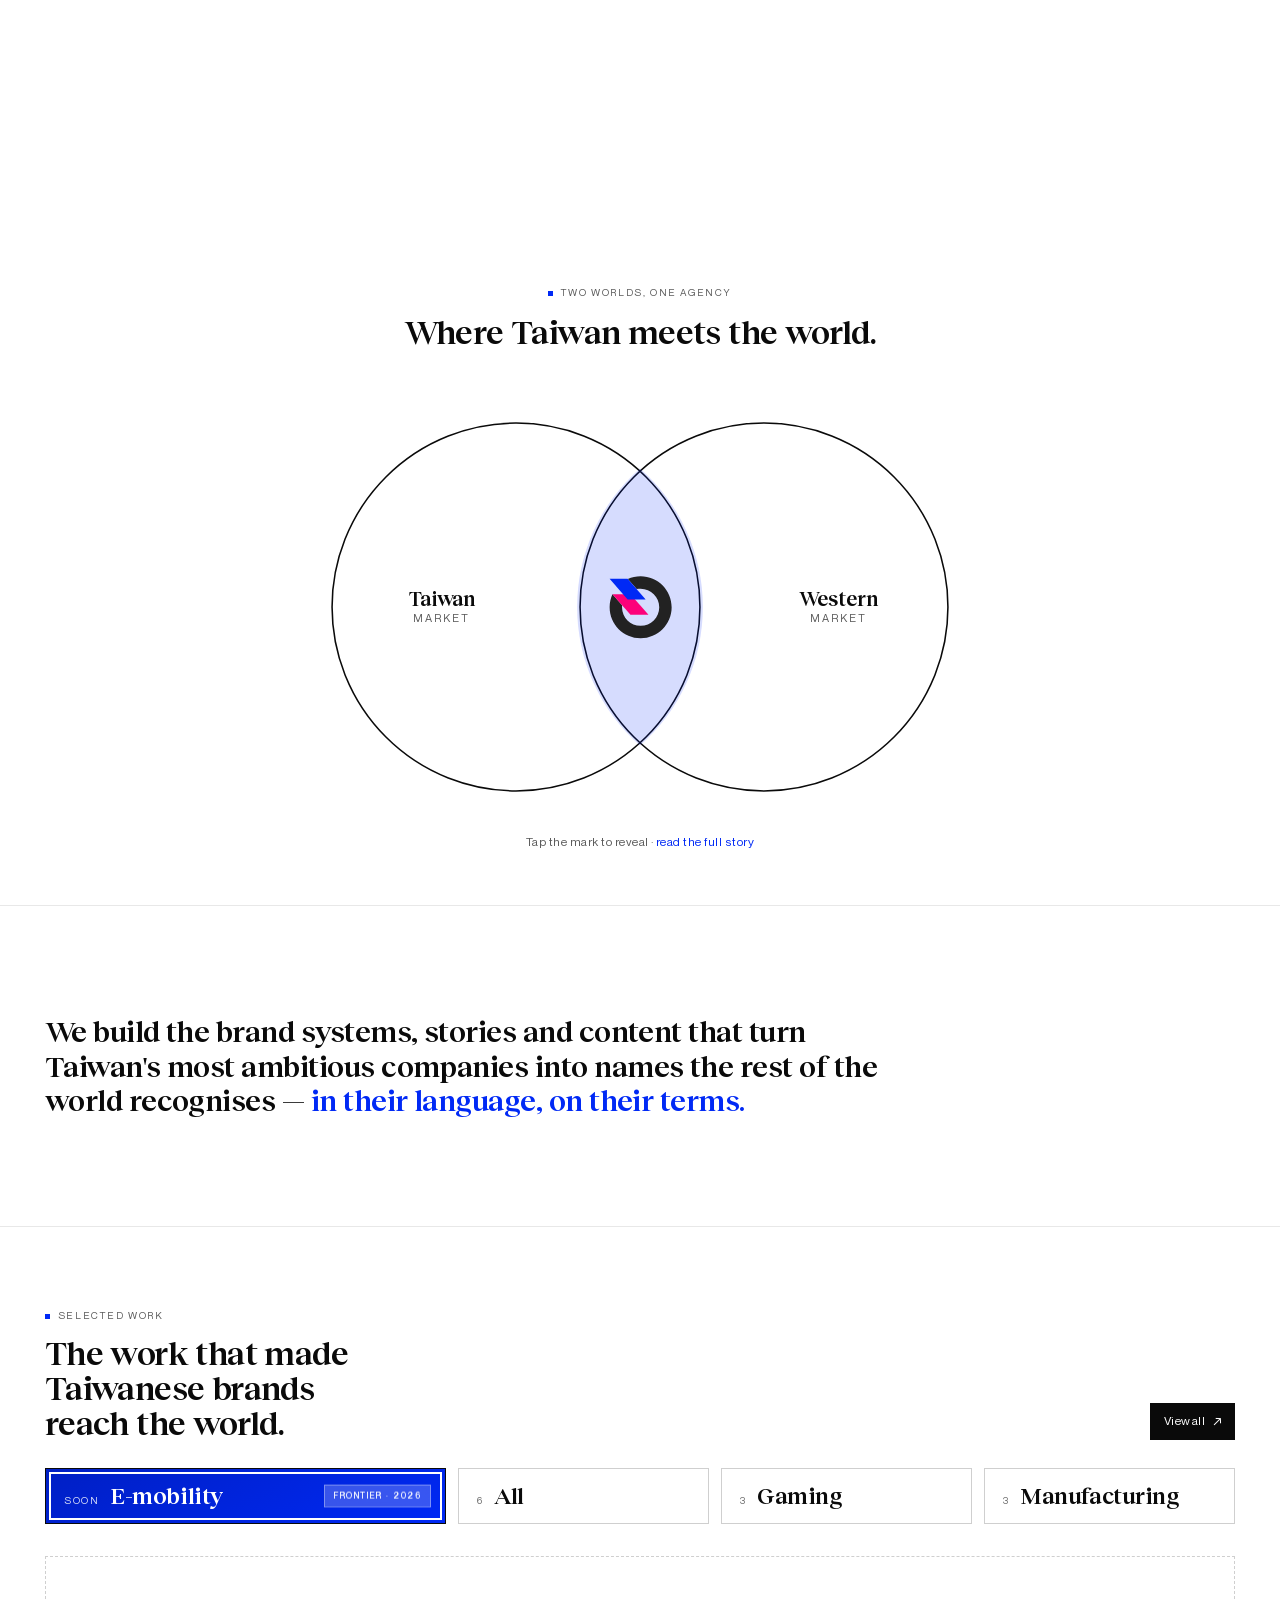
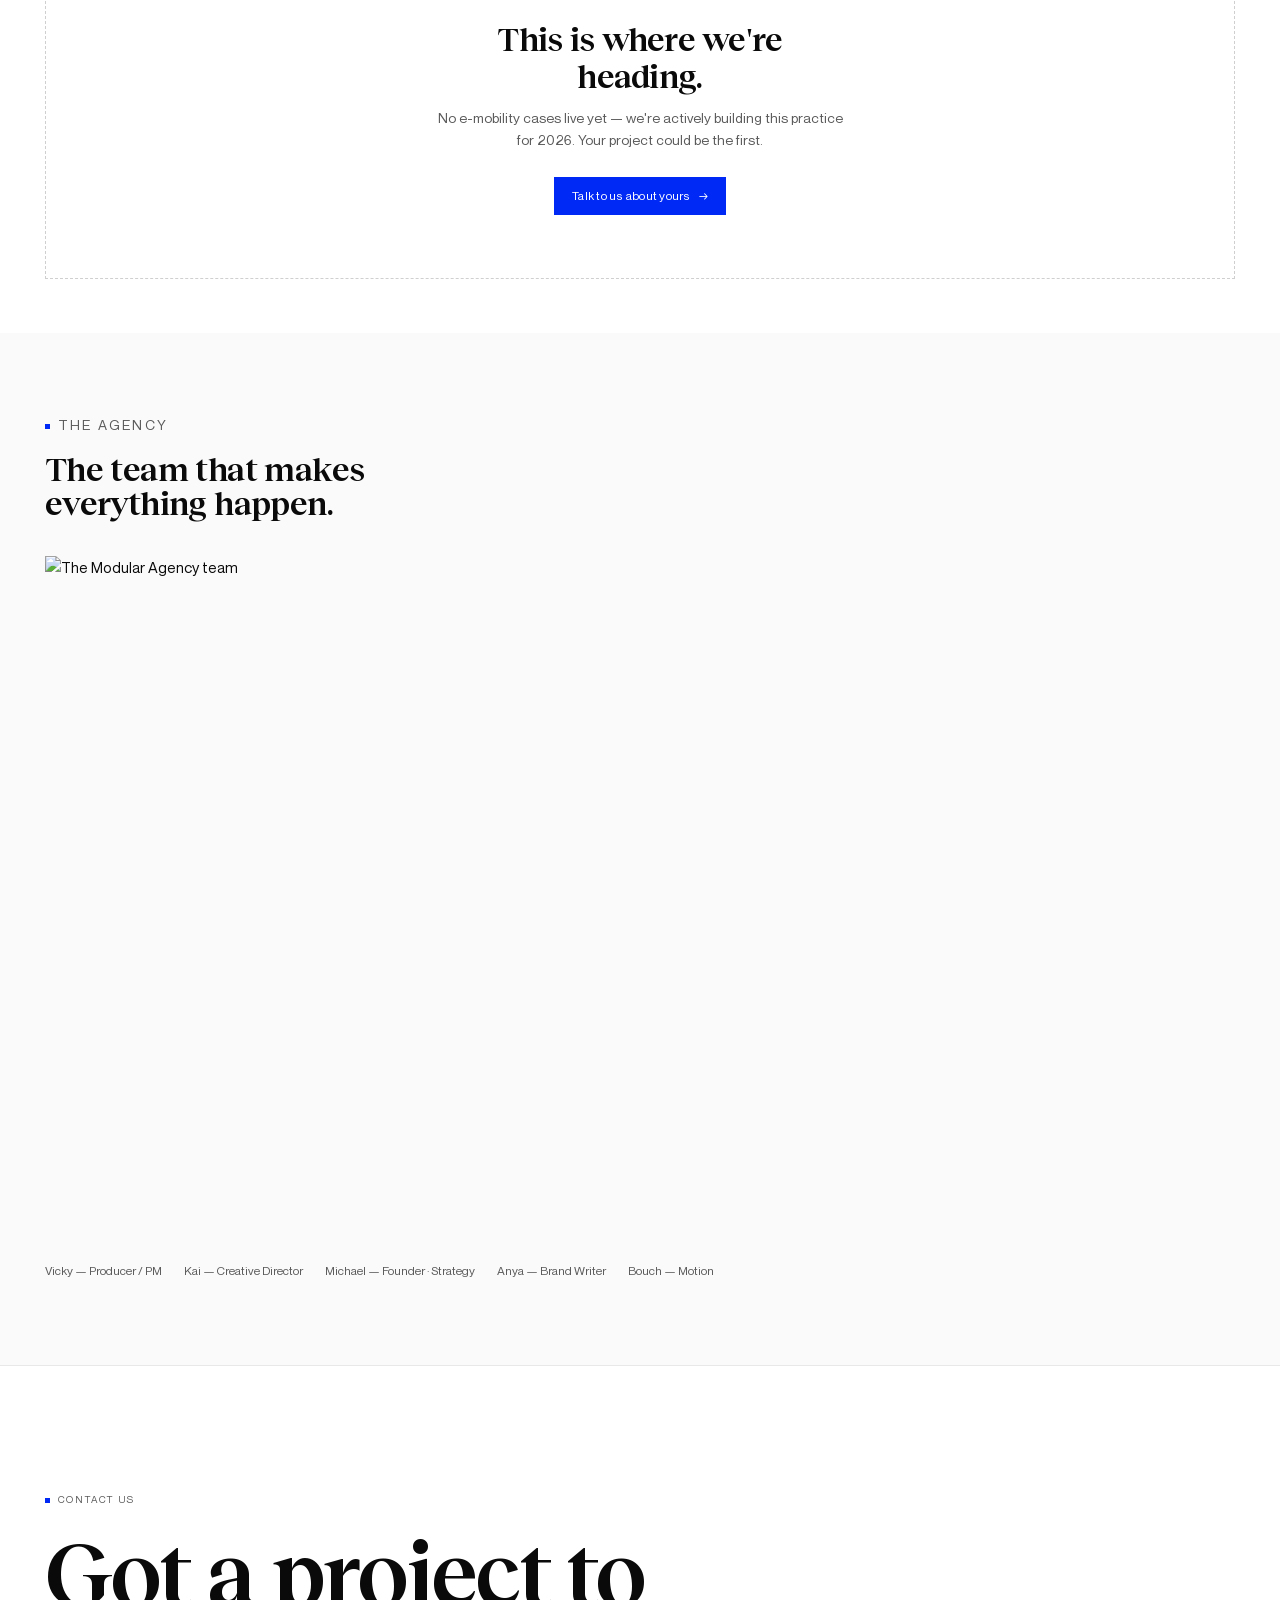
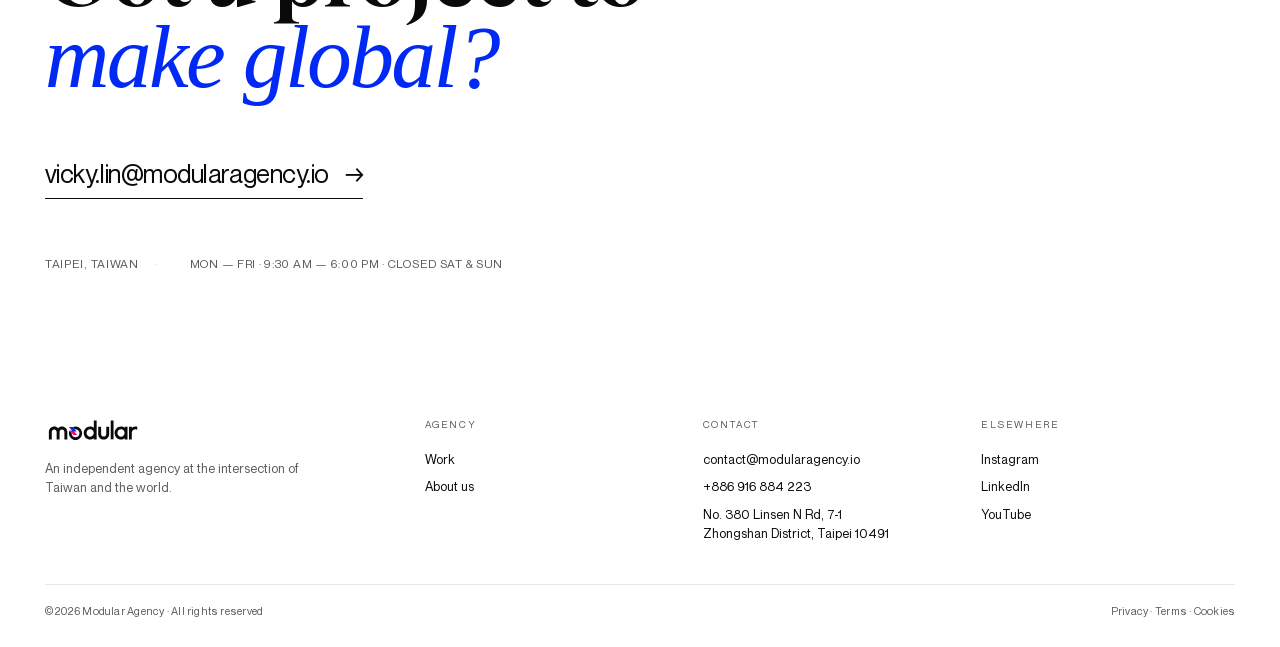
==== commit feea8dab: "Site-wide content refresh, mobile-first responsive, interaction polish Header & navigation: - Simpli" ====
--- a/index.html
+++ b/index.html
@@ -25,10 +25,9 @@
       </svg>
     </a>
     <nav>
-      <a href="#work">Work</a>
-      <a href="about.html">Studio</a>
-      <a href="#team">Team</a>
-      <a href="mailto:vicky.lin@modularagency.io" class="nav-cta">
+      <a href="portfolio.html">Work</a>
+      <a href="about.html">About us</a>
+      <a href="mailto:contact@modularagency.io" class="nav-cta">
         <span>Start a project</span>
         <span class="arrow">↗</span>
       </a>
@@ -49,8 +48,7 @@
 
     <!-- Footnote strip at the bottom -->
     <div class="hero__foot">
-      <span class="reveal"><span class="status-dot"></span>Available for new work — Q3 2026</span>
-      <span class="reveal" id="hero-time" aria-live="polite">Taipei&nbsp;·&nbsp;—</span>
+      <span class="reveal">Taipei, Taiwan</span>
     </div>
   </section>
 
@@ -97,34 +95,77 @@
     </div>
   </section>
 
-  <!-- ============ INTERSECTION ============ -->
+  <!-- ============ CLIENT LOGOS — MOBILE ONLY ============ -->
+  <section class="client-strip" aria-label="We work with">
+    <p class="client-strip__label"><em>We work with</em></p>
+    <ul class="client-strip__row">
+      <li class="client-strip__logo" aria-label="Apple"      style="--logo: url('https://cdn.prod.website-files.com/61068df1ca32f73d6fc30dae/63c0eff1364d231d09e91e6c_image%206.png')"></li>
+      <li class="client-strip__logo" aria-label="Meta"       style="--logo: url('https://cdn.prod.website-files.com/61068df1ca32f73d6fc30dae/63db63973f1f2222f395d2fa_meta.png')"></li>
+      <li class="client-strip__logo" aria-label="Microsoft"  style="--logo: url('https://cdn.prod.website-files.com/61068df1ca32f73d6fc30dae/63c0eff26f20f409ae22fec4_image%205.png')"></li>
+      <li class="client-strip__logo" aria-label="Lenovo"     style="--logo: url('https://cdn.prod.website-files.com/61068df1ca32f73d6fc30dae/63db63968ec01fc46c0c57d4_lenovo.png')"></li>
+      <li class="client-strip__logo" aria-label="Acer"       style="--logo: url('https://cdn.prod.website-files.com/61068df1ca32f73d6fc30dae/63c0eff353502212b0016998_image%209.png')"></li>
+      <li class="client-strip__logo" aria-label="BenQ"       style="--logo: url('https://cdn.prod.website-files.com/61068df1ca32f73d6fc30dae/63c0eff513352a6279b56e36_image%2016.png')"></li>
+      <li class="client-strip__logo" aria-label="ViewSonic"  style="--logo: url('https://cdn.prod.website-files.com/61068df1ca32f73d6fc30dae/63c0eff5a8036c3cb5afce05_image%2014.png')"></li>
+      <li class="client-strip__logo" aria-label="Cisco"      style="--logo: url('https://cdn.prod.website-files.com/61068df1ca32f73d6fc30dae/63db639503182953ea7957db_cisco.png')"></li>
+      <li class="client-strip__logo" aria-label="Edelman"    style="--logo: url('https://cdn.prod.website-files.com/61068df1ca32f73d6fc30dae/63c0eff367846c7e0d7ad767_image%207.png')"></li>
+      <li class="client-strip__logo" aria-label="Predator"   style="--logo: url('https://cdn.prod.website-files.com/61068df1ca32f73d6fc30dae/63c0eff3bb52da0ac126d9cb_image%2010.png')"></li>
+      <li class="client-strip__logo" aria-label="King Steel" style="--logo: url('https://cdn.prod.website-files.com/61068df1ca32f73d6fc30dae/63db63946ca3bebc42b2b70a_kingsteel.png')"></li>
+      <li class="client-strip__logo" aria-label="Rhinoshield" style="--logo: url('https://cdn.prod.website-files.com/61068df1ca32f73d6fc30dae/63c0eff6a12dc3015cf81625_image%2015.png')"></li>
+    </ul>
+  </section>
+
+  <!-- ============ INTERSECTION (Venn diagram) ============ -->
   <section class="intersection" id="intersection">
     <div class="intersection__head">
-      <p class="eyebrow reveal"><span class="dot"></span>Two worlds, one studio</p>
+      <p class="eyebrow reveal"><span class="dot"></span>Two worlds, one agency</p>
       <h2 class="reveal" style="margin-top: 14px;">Where Taiwan meets the world.</h2>
-      <p class="lead reveal" style="margin-top: 16px; margin-inline: auto;">Tap a side &mdash; we'll show you what we bring to it.</p>
-    </div>
-
-    <div class="intersection__stage" id="stage" data-stage>
-      <div class="circle circle--left" data-side="left"
-        data-keywords="manufacturing, e-mobility, hardware, craft, gaming, hustle, OEM, ODM, factories, prototypes, supply chain, components, tooling, late nights, Taipei, Taichung, Hsinchu, makers, R&D, density">
-        <span class="circle__label">Taiwan</span>
-      </div>
-
-      <div class="circle circle--right" data-side="right"
-        data-keywords="strategy, storytelling, brand systems, English-native, distribution, design taste, narrative, positioning, copywriting, art direction, motion, editorial, audience, retail, channels, growth, demand, premium, taste, restraint">
-        <span class="circle__label">The world</span>
-      </div>
-
-      <button class="intersection__center" id="center" aria-label="See both sides at once">
-        <span class="amp">&amp;</span>
-      </button>
-
-      <div class="cloud cloud--left"  data-cloud="left"></div>
-      <div class="cloud cloud--right" data-cloud="right"></div>
-    </div>
-
-    <p class="intersection__hint">Click either circle &middot; <a href="about.html">read the full story</a></p>
+    </div>
+
+    <div class="venn" data-venn>
+      <div class="venn__core">
+        <!-- The two circles + lens, drawn as SVG for crisp geometry -->
+        <svg class="venn__diagram" viewBox="0 0 600 360" xmlns="http://www.w3.org/2000/svg" aria-hidden="true">
+          <!-- Left circle -->
+          <circle class="venn__ring venn__ring--left" cx="180" cy="180" r="178" fill="none" stroke="currentColor" stroke-width="1.5"/>
+          <!-- Right circle -->
+          <circle class="venn__ring venn__ring--right" cx="420" cy="180" r="178" fill="none" stroke="currentColor" stroke-width="1.5"/>
+          <!-- Intersection lens — filled with brand blue at low opacity -->
+          <path class="venn__lens" d="M 300,46 A 178,178 0 0,1 300,314 A 178,178 0 0,1 300,46 Z" fill="rgba(0,41,245,0.16)"/>
+        </svg>
+
+        <!-- Labels positioned over the SVG -->
+        <span class="venn__label venn__label--left">
+          <span class="venn__market">Taiwan</span>
+          <span class="venn__sub">market</span>
+        </span>
+        <span class="venn__label venn__label--right">
+          <span class="venn__market">Western</span>
+          <span class="venn__sub">market</span>
+        </span>
+
+        <!-- Modular icon at the centre — clickable, sparks on activate -->
+        <button class="venn__icon" id="venn-trigger" aria-label="Reveal Modular's role in the intersection">
+          <img src="assets/mark-main.svg" alt="" />
+          <!-- spark particles -->
+          <span class="spark spark--1" style="--x:-58px; --y:-44px;"></span>
+          <span class="spark spark--2" style="--x:62px;  --y:-48px;"></span>
+          <span class="spark spark--3" style="--x:-72px; --y:18px;"></span>
+          <span class="spark spark--4" style="--x:68px;  --y:24px;"></span>
+          <span class="spark spark--5" style="--x:-32px; --y:62px;"></span>
+          <span class="spark spark--6" style="--x:38px;  --y:66px;"></span>
+          <span class="spark spark--7" style="--x:0;     --y:-72px;"></span>
+          <span class="spark spark--8" style="--x:0;     --y:80px;"></span>
+        </button>
+      </div>
+
+      <!-- Story text revealed on click -->
+      <div class="venn__story" id="venn-story" aria-live="polite">
+        <p class="venn__story-lead">We are the intersection &mdash; the connection between Taiwanese companies and the Western, English-speaking market.</p>
+        <p class="venn__story-tag">We are your <em>English&#8209;speaking</em> agency with a Western mindset, based in Taipei.</p>
+      </div>
+    </div>
+
+    <p class="intersection__hint">Tap the mark to reveal &middot; <a href="about.html">read the full story</a></p>
   </section>
 
   <!-- ============ STATEMENT ============ -->
@@ -132,7 +173,6 @@
     <div class="container">
       <div class="statement__inner reveal">
         <p>
-          <span class="dim">We don't sell deliverables.</span>
           We build the brand systems, stories and content that turn Taiwan's most ambitious companies into names the rest of the world recognises &mdash;
           <span class="blue">in their language, on their terms.</span>
         </p>
@@ -145,43 +185,39 @@
     <div class="container portfolio__head">
       <div>
         <p class="eyebrow"><span class="dot"></span>Selected work</p>
-        <h2 class="reveal">Six years of helping Taiwan's makers reach the world.</h2>
-      </div>
-      <a href="#" class="view-all">View all <span class="arrow">↗</span></a>
+        <h2 class="reveal">The work that made Taiwanese brands<br>reach the world.</h2>
+      </div>
+      <a href="portfolio.html" class="view-all">View all <span class="arrow">↗</span></a>
     </div>
 
     <div class="categories" data-categories>
-      <button class="category is-active" data-filter="all">
-        <div class="category__head">
-          <span class="category__count">16</span>
-          <span class="category__name">All</span>
-        </div>
-        <p class="category__tagline">Everything we've shipped &mdash; six years of work.</p>
-      </button>
-
-      <button class="category category--featured" data-filter="emobility">
+      <button class="category category--featured is-active" data-filter="emobility">
         <span class="category__badge">Frontier · 2026</span>
         <div class="category__head">
           <span class="category__count">Soon</span>
           <span class="category__name">E-mobility</span>
         </div>
-        <p class="category__tagline">Modular's growth focus &mdash; brand &amp; launch for ebikes ready to cross the Pacific. Be our first.</p>
+      </button>
+
+      <button class="category" data-filter="all">
+        <div class="category__head">
+          <span class="category__count">6</span>
+          <span class="category__name">All</span>
+        </div>
       </button>
 
       <button class="category" data-filter="tech">
         <div class="category__head">
-          <span class="category__count">5</span>
-          <span class="category__name">Tech</span>
-        </div>
-        <p class="category__tagline">Hardware, software, and the line between.</p>
+          <span class="category__count">3</span>
+          <span class="category__name">Gaming</span>
+        </div>
       </button>
 
       <button class="category" data-filter="manufacturing">
         <div class="category__head">
-          <span class="category__count">1</span>
+          <span class="category__count">3</span>
           <span class="category__name">Manufacturing</span>
         </div>
-        <p class="category__tagline">The factories that make everything you own.</p>
       </button>
     </div>
 
@@ -191,7 +227,7 @@
       <a href="case-study.html" class="card" data-cat="tech">
         <div class="card__media">
           <img src="https://cdn.prod.website-files.com/63bfc0fd79c8e246c4906104/64c204d370867f68c6946e49_Screen%20Shot%202023-07-27%20at%201.46.07%20PM.png" alt="Acer ConceptD" loading="lazy" />
-          <span class="label label--ink">Tech</span>
+          <span class="label label--ink">Gaming</span>
         </div>
         <div class="card__meta"><span class="title">Acer ConceptD</span><span class="year">'25</span></div>
       </a>
@@ -199,7 +235,7 @@
       <a href="case-study.html" class="card" data-cat="tech">
         <div class="card__media">
           <img src="https://cdn.prod.website-files.com/63bfc0fd79c8e246c4906104/63bfc487ccb1e10b61343ffb_6156d11b4273543a6f4497ac_Frame%2021.png" alt="Predator Klismos" loading="lazy" />
-          <span class="label label--ink">Tech</span>
+          <span class="label label--ink">Gaming</span>
         </div>
         <div class="card__meta"><span class="title">Predator Klismos</span><span class="year">'25</span></div>
       </a>
@@ -207,7 +243,7 @@
       <a href="case-study.html" class="card" data-cat="tech">
         <div class="card__media">
           <img src="https://cdn.prod.website-files.com/63bfc0fd79c8e246c4906104/63edc8d995958dba99e304f1_Untitled%20design%20(47).png" alt="BenQ" loading="lazy" />
-          <span class="label label--ink">Tech</span>
+          <span class="label label--ink">Gaming</span>
         </div>
         <div class="card__meta"><span class="title">BenQ</span><span class="year">'24</span></div>
       </a>
@@ -220,18 +256,18 @@
         <div class="card__meta"><span class="title">King Steel</span><span class="year">'24</span></div>
       </a>
 
-      <a href="case-study.html" class="card" data-cat="tech">
+      <a href="case-study.html" class="card" data-cat="manufacturing">
         <div class="card__media">
           <img src="https://cdn.prod.website-files.com/63bfc0fd79c8e246c4906104/63eb1e38f03250bcc5a5a536_acastro_180226_0001.jpg" alt="Microsoft" loading="lazy" />
-          <span class="label label--ink">Tech</span>
+          <span class="label label--ink">Manufacturing</span>
         </div>
         <div class="card__meta"><span class="title">Microsoft</span><span class="year">'24</span></div>
       </a>
 
-      <a href="case-study.html" class="card" data-cat="tech">
+      <a href="case-study.html" class="card" data-cat="manufacturing">
         <div class="card__media">
           <img src="https://cdn.prod.website-files.com/63bfc0fd79c8e246c4906104/63eb53feb96042cfa495db95_Untitled%20design%20(42).png" alt="BES Groups" loading="lazy" />
-          <span class="label label--ink">Tech</span>
+          <span class="label label--ink">Manufacturing</span>
         </div>
         <div class="card__meta"><span class="title">BES Groups</span><span class="year">'23</span></div>
       </a>
@@ -249,10 +285,9 @@
     <div class="container">
       <div class="team__head">
         <div>
-          <p class="eyebrow"><span class="dot"></span>The studio</p>
-          <h2 class="reveal" style="margin-top: 16px;">A small team. Half local, half from somewhere else.</h2>
-        </div>
-        <p>Strategists, designers, writers, and motion folks &mdash; based in Taipei, working in English and Mandarin. Tap a face to meet someone.</p>
+          <p class="eyebrow"><span class="dot"></span>The agency</p>
+          <h2 class="reveal" style="margin-top: 16px;">The team that makes everything happen.</h2>
+        </div>
       </div>
 
       <div class="team__photo">
@@ -311,8 +346,8 @@
       <p class="eyebrow reveal"><span class="dot"></span>Contact us</p>
 
       <h2 class="display contact-block__title reveal">
-        <span class="line">Got a project</span>
-        <span class="line">worth telling?</span>
+        <span class="line">Got a project to</span>
+        <span class="line">make global?</span>
       </h2>
 
       <a href="mailto:vicky.lin@modularagency.io" class="contact-block__email reveal">
@@ -322,8 +357,7 @@
 
       <div class="contact-block__meta reveal">
         <span>Taipei, Taiwan</span>
-        <span>Available for new work — Q3 2026</span>
-        <span>Mon — Fri · 10:00 — 19:00 (UTC+8)</span>
+        <span>Mon — Fri · 9:30 AM — 6:00 PM &middot; Closed Sat &amp; Sun</span>
       </div>
     </div>
   </section>
@@ -345,34 +379,32 @@
             <path d="M229.582 83.4053H197.908L229.582 120.712H261.255L229.582 83.4053Z" fill="#0029F5"/>
           </svg>
         </a>
-        <p class="footer__pitch">An independent studio at the intersection of Taiwan and the world.</p>
+        <p class="footer__pitch">An independent agency at the intersection of Taiwan and the world.</p>
       </div>
 
       <div class="footer__col">
-        <h4>Studio</h4>
+        <h4>Agency</h4>
         <ul>
-          <li><a href="#work">Work</a></li>
-          <li><a href="about.html">About</a></li>
-          <li><a href="#team">Team</a></li>
-          <li><a href="#">Journal</a></li>
+          <li><a href="portfolio.html">Work</a></li>
+          <li><a href="about.html">About us</a></li>
         </ul>
       </div>
 
       <div class="footer__col">
         <h4>Contact</h4>
         <ul>
-          <li><a href="mailto:vicky.lin@modularagency.io">vicky.lin@modularagency.io</a></li>
-          <li>Taipei, Taiwan</li>
+          <li><a href="mailto:contact@modularagency.io">contact@modularagency.io</a></li>
+          <li>+886 916 884 223</li>
+          <li>No. 380 Linsen N Rd, 7-1<br>Zhongshan District, Taipei 10491</li>
         </ul>
       </div>
 
       <div class="footer__col">
         <h4>Elsewhere</h4>
         <ul>
-          <li><a href="#">Instagram</a></li>
-          <li><a href="#">LinkedIn</a></li>
-          <li><a href="#">Behance</a></li>
-          <li><a href="#">Vimeo</a></li>
+          <li><a href="https://www.instagram.com/modularagency" target="_blank" rel="noopener">Instagram</a></li>
+          <li><a href="https://www.linkedin.com/company/modular-agency/" target="_blank" rel="noopener">LinkedIn</a></li>
+          <li><a href="https://www.youtube.com/@modularamarketingmindset" target="_blank" rel="noopener">YouTube</a></li>
         </ul>
       </div>
     </div>
--- a/styles.css
+++ b/styles.css
@@ -142,7 +142,7 @@
   width: 5px;
   height: 5px;
   background: var(--blue);
-  border-radius: 50%;
+  border-radius: 0;
   margin-right: 8px;
   vertical-align: middle;
   transform: translateY(-1px);
@@ -228,7 +228,11 @@
   display: inline-flex;
   align-items: center;
   width: 96px;
-  transition: width 0.55s cubic-bezier(0.22, 1, 0.36, 1);
+  transition: width 0.55s cubic-bezier(0.22, 1, 0.36, 1), color 240ms var(--ease);
+}
+
+.site-header .brand:hover {
+  color: var(--blue);
 }
 
 .site-header.in-hero .brand {
@@ -274,7 +278,7 @@
   gap: 6px;
   padding: 6px 14px;
   border: 1px solid currentColor;
-  border-radius: 999px;
+  border-radius: 0;
   font-size: 11px;
   letter-spacing: 0.04em;
   text-transform: uppercase;
@@ -306,7 +310,7 @@
    ========================================================================== */
 
 .hero {
-  min-height: 80vh;
+  min-height: 72vh;
   padding: clamp(40px, 5vh, 64px) var(--margin) clamp(28px, 4vh, 48px);
   display: flex;
   flex-direction: column;
@@ -375,7 +379,7 @@
 .hero__title .amp {
   font-style: italic;
   font-weight: 400;
-  color: var(--blue);
+  color: var(--ink);
   font-family: 'Times New Roman', Georgia, serif;
   padding: 0 0.04em;
 }
@@ -397,38 +401,6 @@
 
 .hero__foot span { display: inline-flex; align-items: center; gap: 8px; }
 
-.hero__foot .status-dot {
-  width: 6px;
-  height: 6px;
-  border-radius: 50%;
-  background: var(--blue);
-  position: relative;
-  animation: pulse-dot 2.4s ease-in-out infinite;
-  flex-shrink: 0;
-}
-
-.hero__foot .status-dot::after {
-  content: '';
-  position: absolute;
-  inset: -3px;
-  border-radius: 50%;
-  border: 1px solid var(--blue);
-  opacity: 0;
-  animation: pulse-ring 2.4s ease-out infinite;
-}
-
-@keyframes pulse-dot {
-  0%, 100% { opacity: 1; }
-  50% { opacity: 0.55; }
-}
-
-@keyframes pulse-ring {
-  0%   { transform: scale(0.8); opacity: 0.6; }
-  100% { transform: scale(2.2); opacity: 0; }
-}
-
-#hero-time { font-variant-numeric: tabular-nums; letter-spacing: 0.08em; }
-
 @media (max-width: 720px) {
   .hero__foot { flex-direction: column; align-items: flex-start; gap: 8px; }
 }
@@ -455,14 +427,17 @@
 
 .showreel__frame {
   position: relative;
+  --start-width: 56;                            /* read by script.js */
   width: 56vw;
   aspect-ratio: 16 / 9;
   background: #0a0a0a;
-  border-radius: 14px;
+  border-radius: 0;
   overflow: hidden;
   will-change: transform, width, border-radius;
   transform-origin: center center;
   box-shadow: 0 30px 80px -30px rgba(0, 0, 0, 0.4);
+  /* Smooth out the per-scroll-event width updates so the grow feels glassy */
+  transition: width 90ms ease-out, border-radius 90ms ease-out;
 }
 
 .showreel__frame video,
@@ -631,7 +606,7 @@
   content: '';
   width: 4px;
   height: 4px;
-  border-radius: 50%;
+  border-radius: 0;
   background: rgba(255,255,255,0.5);
 }
 
@@ -719,7 +694,8 @@
 
 .intersection {
   position: relative;
-  padding-block: clamp(100px, 13vh, 160px);
+  padding-top: clamp(100px, 13vh, 160px);
+  padding-bottom: clamp(48px, 6vh, 80px);
   text-align: center;
   overflow: hidden; /* keyword cloud bursts may extend wide; clip to section */
 }
@@ -839,7 +815,7 @@
   font-weight: 400;
   letter-spacing: -0.005em;
   padding: 6px 12px;
-  border-radius: 999px;
+  border-radius: 0;
   background: var(--white);
   border: 1px solid var(--line);
   white-space: nowrap;
@@ -865,13 +841,277 @@
 .cloud .keyword.size-sm.is-on { opacity: 0.8; }
 
 .intersection__hint {
-  margin-top: 56px;
+  margin-top: 40px;
   font-size: var(--t-small);
   color: var(--ink-soft);
   letter-spacing: 0.04em;
 }
 
 .intersection__hint a { color: var(--blue); }
+
+/* ============ Venn diagram ============ */
+.venn {
+  position: relative;
+  width: min(620px, 88vw);
+  margin: 56px auto 0;
+  /* room for the revealed story opens up only when the icon is tapped */
+  padding-bottom: 0;
+  color: var(--ink);
+  isolation: isolate;
+  transition: padding-bottom 720ms cubic-bezier(0.22, 1, 0.36, 1);
+}
+
+.venn.is-active {
+  padding-bottom: 220px;
+}
+
+.venn__core {
+  position: relative;
+  width: 100%;
+  aspect-ratio: 600 / 360;
+  transform-origin: 50% 25%;
+  transition: transform 800ms cubic-bezier(0.22, 1, 0.36, 1) 220ms;
+}
+
+.venn.is-active .venn__core {
+  transform: scale(0.58) translateY(-12%);
+}
+
+.venn__diagram {
+  position: absolute;
+  inset: 0;
+  width: 100%;
+  height: 100%;
+  display: block;
+}
+
+.venn__lens {
+  transition: fill 480ms var(--ease);
+}
+
+.venn:hover .venn__lens,
+.venn.is-active .venn__lens {
+  fill: rgba(0, 41, 245, 0.26);
+}
+
+/* Labels (in the non-overlapping parts of each circle) */
+.venn__label {
+  position: absolute;
+  top: 50%;
+  transform: translate(-50%, -50%);
+  text-align: center;
+  pointer-events: none;
+  display: flex;
+  flex-direction: column;
+  gap: 2px;
+  z-index: 1;
+  transition: transform 720ms var(--ease), left 720ms var(--ease);
+}
+
+.venn__label--left  { left: 18%; }
+.venn__label--right { left: 82%; }
+
+.venn__market {
+  font-family: var(--font-serif);
+  font-weight: 600;
+  font-size: clamp(16px, 1.6vw, 24px);
+  letter-spacing: -0.018em;
+  line-height: 1;
+  color: var(--ink);
+}
+
+.venn__sub {
+  font-family: var(--font-sans);
+  font-size: 11px;
+  font-weight: 400;
+  letter-spacing: 0.18em;
+  text-transform: uppercase;
+  color: var(--ink-soft);
+}
+
+/* Modular icon at the centre — the clickable trigger */
+.venn__icon {
+  position: absolute;
+  left: 50%;
+  top: 50%;
+  transform: translate(-50%, -50%);
+  width: clamp(58px, 6vw, 84px);
+  aspect-ratio: 1;
+  background: transparent;
+  border: 0;
+  padding: 0;
+  cursor: pointer;
+  z-index: 3;
+  transition: transform 720ms var(--ease);
+}
+
+.venn__icon:hover {
+  transform: translate(-50%, -50%) scale(1.06);
+}
+
+.venn__icon:active {
+  transform: translate(-50%, -50%) scale(0.96);
+}
+
+.venn__icon img {
+  width: 100%;
+  height: 100%;
+  display: block;
+}
+
+/* Sparks — burst out from the icon on activation */
+.spark {
+  position: absolute;
+  left: 50%;
+  top: 50%;
+  width: 6px;
+  height: 6px;
+  background: var(--blue);
+  border-radius: 50%;
+  opacity: 0;
+  pointer-events: none;
+  transform: translate(-50%, -50%) scale(0.4);
+  z-index: 2;
+}
+
+.spark--2, .spark--5, .spark--8 { background: var(--pink); }
+.spark--3, .spark--6 { width: 4px; height: 4px; }
+
+.venn.is-active .spark {
+  animation: spark-burst 900ms cubic-bezier(0.22, 1, 0.36, 1) forwards;
+}
+
+.venn.is-active .spark--2 { animation-delay: 40ms; }
+.venn.is-active .spark--3 { animation-delay: 80ms; }
+.venn.is-active .spark--4 { animation-delay: 120ms; }
+.venn.is-active .spark--5 { animation-delay: 60ms; }
+.venn.is-active .spark--6 { animation-delay: 140ms; }
+.venn.is-active .spark--7 { animation-delay: 100ms; }
+.venn.is-active .spark--8 { animation-delay: 160ms; }
+
+@keyframes spark-burst {
+  0% {
+    opacity: 0;
+    transform: translate(-50%, -50%) scale(0.3);
+  }
+  20% {
+    opacity: 1;
+  }
+  100% {
+    opacity: 0;
+    transform: translate(calc(-50% + var(--x, 0px)), calc(-50% + var(--y, 0px))) scale(1);
+  }
+}
+
+/* Story text — revealed on icon click, sits in the space the diagram vacates */
+.venn__story {
+  position: absolute;
+  left: 50%;
+  bottom: 0;
+  transform: translate(-50%, 18px);
+  width: min(620px, 96%);
+  text-align: center;
+  font-family: var(--font-sans);
+  color: var(--ink);
+  margin: 0;
+  opacity: 0;
+  /* closing: snap out fast so the diagram never paints over the text */
+  transition:
+    opacity 200ms var(--ease),
+    transform 280ms var(--ease);
+  pointer-events: none;
+  z-index: 4;
+}
+
+.venn__story p { margin: 0; }
+
+.venn__story-lead {
+  font-size: clamp(18px, 1.8vw, 24px);
+  font-weight: 500;
+  line-height: 1.3;
+  letter-spacing: -0.012em;
+  color: var(--ink);
+}
+
+.venn__story-tag {
+  position: relative;
+  margin-top: 22px !important;
+  padding-top: 22px;
+  font-size: clamp(15px, 1.3vw, 18px);
+  font-weight: 400;
+  line-height: 1.45;
+  letter-spacing: -0.003em;
+  color: var(--ink-soft);
+}
+
+.venn__story-tag::before {
+  content: "";
+  position: absolute;
+  left: 50%;
+  top: 0;
+  width: 56px;
+  height: 2px;
+  background: var(--blue);
+  transform: translateX(-50%) scaleX(0);
+  transform-origin: 50% 50%;
+  /* closing: collapse fast */
+  transition: transform 200ms var(--ease);
+}
+
+.venn.is-active .venn__story-tag::before {
+  transition: transform 760ms var(--ease) 820ms;
+}
+
+.venn__story em {
+  font-style: normal;
+  font-weight: 500;
+  color: var(--blue);
+}
+
+.venn.is-active .venn__story {
+  opacity: 1;
+  transform: translate(-50%, 0);
+  pointer-events: auto;
+  /* opening: wait for the diagram to settle, then ease in */
+  transition:
+    opacity 560ms var(--ease) 560ms,
+    transform 760ms var(--ease) 520ms;
+}
+
+.venn.is-active .venn__story-tag::before {
+  transform: translateX(-50%) scaleX(1);
+}
+
+/* Hide the "Tap the mark to reveal" hint while the story is open */
+.intersection__hint {
+  transition: opacity 320ms var(--ease), transform 480ms var(--ease);
+}
+
+.intersection:has(.venn.is-active) .intersection__hint {
+  opacity: 0;
+  transform: translateY(8px);
+  pointer-events: none;
+}
+
+@media (max-width: 720px) {
+  /* Intersection block — clearly separated from neighbours on mobile */
+  .intersection {
+    padding-top: clamp(48px, 7vh, 80px);        /* more breathing from client logos */
+    padding-bottom: clamp(40px, 6vh, 72px);     /* more breathing before statement */
+  }
+  /* +20% breathing room above and below the diagram */
+  .intersection__head { margin: 0 auto clamp(28px, 7.2vh, 58px); }
+  .venn,
+  .venn-stage .venn { margin: clamp(10px, 2.4vh, 24px) auto 0; }
+
+  .venn { padding-bottom: 0; }
+  .venn.is-active { padding-bottom: 60px; }
+  .venn__label--left  { left: 18%; }
+  .venn__label--right { left: 82%; }
+  .venn.is-active .venn__core { transform: scale(0.62) translateY(-8%); }
+
+  .intersection__hint { margin-top: clamp(24px, 6vh, 48px); }
+}
 
 @media (max-width: 720px) {
   .intersection__stage { aspect-ratio: 1 / 1; }
@@ -930,7 +1170,7 @@
   background: var(--ink);
   color: var(--white);
   padding: 8px 14px;
-  border-radius: 999px;
+  border-radius: 0;
   font-size: 12px;
   letter-spacing: 0.02em;
   transition: background 280ms var(--ease);
@@ -942,7 +1182,8 @@
 /* category tiles — replaces simple filter pills */
 .categories {
   display: grid;
-  grid-template-columns: 1fr 1.6fr 1fr 1fr;
+  /* Featured E-mobility is first and wider */
+  grid-template-columns: 1.6fr 1fr 1fr 1fr;
   gap: 12px;
   margin: 0 var(--margin) 32px;
 }
@@ -950,16 +1191,16 @@
 .category {
   position: relative;
   text-align: left;
-  padding: 14px 18px 16px;
+  padding: 12px 18px;
   border: 1px solid var(--line-strong);
-  border-radius: 12px;
+  border-radius: 0;
   background: var(--white);
   color: var(--ink);
   cursor: pointer;
   display: flex;
   flex-direction: column;
-  justify-content: space-between;
-  min-height: 96px;
+  justify-content: center;
+  min-height: 56px;
   transition: transform 320ms var(--ease), border-color 280ms var(--ease), background 280ms var(--ease), box-shadow 320ms var(--ease), color 280ms var(--ease);
   overflow: hidden;
 }
@@ -979,7 +1220,7 @@
   display: flex;
   align-items: baseline;
   gap: 10px;
-  margin-bottom: 6px;
+  margin-bottom: 0;
 }
 
 .category__count {
@@ -1009,8 +1250,9 @@
 
 .category__badge {
   position: absolute;
-  top: 10px;
-  right: 12px;
+  top: 50%;
+  right: 14px;
+  transform: translateY(-50%);
   font-size: 8.5px;
   font-weight: 500;
   letter-spacing: 0.18em;
@@ -1020,7 +1262,7 @@
   -webkit-backdrop-filter: blur(8px);
           backdrop-filter: blur(8px);
   padding: 4px 9px;
-  border-radius: 999px;
+  border-radius: 0;
   color: #ffffff;
 }
 
@@ -1048,14 +1290,14 @@
 
 /* tablet collapse */
 @media (max-width: 900px) {
-  .categories { grid-template-columns: 1fr 1fr; gap: 10px; }
-  .category--featured { grid-column: 1 / -1; }
-  .category { min-height: 132px; }
+  .categories { grid-template-columns: repeat(3, 1fr); gap: 10px; }
+  .category--featured { grid-column: 1 / -1; }   /* E-mobility full-width on top */
+  .category { min-height: 56px; }
 }
 
 /* mobile stack */
 @media (max-width: 540px) {
-  .categories { grid-template-columns: 1fr; }
+  .categories { grid-template-columns: 1fr 1fr; }
   .category--featured { grid-column: 1 / -1; }
 }
 
@@ -1064,7 +1306,7 @@
   position: relative;
   margin: 0 var(--margin) 60px;
   padding: clamp(40px, 6vh, 72px) clamp(28px, 4vw, 64px);
-  border-radius: 18px;
+  border-radius: 0;
   overflow: hidden;
   color: #ffffff;
   background:
@@ -1089,7 +1331,7 @@
 
 .frontier__bg .orb {
   position: absolute;
-  border-radius: 50%;
+  border-radius: 0;
   filter: blur(80px);
   opacity: 0.55;
 }
@@ -1126,7 +1368,7 @@
 .frontier__pin {
   width: 8px;
   height: 8px;
-  border-radius: 50%;
+  border-radius: 0;
   background: #ffffff;
   position: relative;
   display: inline-block;
@@ -1136,7 +1378,7 @@
   content: '';
   position: absolute;
   inset: -4px;
-  border-radius: 50%;
+  border-radius: 0;
   border: 1px solid rgba(255, 255, 255, 0.4);
   opacity: 0;
   animation: pulse-ring 2.4s ease-out infinite;
@@ -1187,7 +1429,7 @@
   font-size: 12px;
   letter-spacing: 0.02em;
   padding: 7px 14px;
-  border-radius: 999px;
+  border-radius: 0;
   border: 1px solid rgba(255, 255, 255, 0.3);
   color: rgba(255, 255, 255, 0.92);
   background: rgba(255, 255, 255, 0.05);
@@ -1220,7 +1462,7 @@
   padding: 14px 22px;
   background: #ffffff;
   color: var(--blue);
-  border-radius: 999px;
+  border-radius: 0;
   font-size: 14px;
   font-weight: 500;
   letter-spacing: -0.005em;
@@ -1289,11 +1531,17 @@
   gap: 16px;
   padding: 0 var(--margin) 8px;
   overflow-x: auto;
+  overscroll-behavior-x: contain;
   scroll-snap-type: x proximity;
+  scroll-behavior: smooth;
+  -webkit-overflow-scrolling: touch;
   scrollbar-width: none;
   cursor: grab;
   user-select: none;
 }
+
+/* While actively dragging, disable smooth scroll so the rail tracks the cursor 1:1 */
+.rail__track.is-dragging { scroll-behavior: auto; }
 
 .rail__track::-webkit-scrollbar { display: none; }
 .rail__track.is-dragging { cursor: grabbing; }
@@ -1315,7 +1563,7 @@
 .card__media {
   position: relative;
   aspect-ratio: 5 / 6;
-  border-radius: 10px;
+  border-radius: 0;
   overflow: hidden;
   background: var(--canvas);
   transition: transform 480ms var(--ease);
@@ -1349,7 +1597,7 @@
   letter-spacing: 0.04em;
   background: rgba(255,255,255,0.85);
   padding: 4px 9px;
-  border-radius: 999px;
+  border-radius: 0;
   backdrop-filter: blur(8px);
 }
 
@@ -1380,7 +1628,7 @@
   margin: 24px var(--margin) 0;
   padding: clamp(48px, 7vh, 80px) 32px;
   border: 1px dashed var(--line-strong);
-  border-radius: 14px;
+  border-radius: 0;
   text-align: center;
   color: var(--ink-soft);
   font-size: 14px;
@@ -1409,6 +1657,33 @@
 
 .rail__empty[hidden] { display: none; }
 
+/* ============ Portfolio grid (full /portfolio page) ============ */
+.portfolio--page {
+  padding-top: clamp(120px, 14vh, 180px);
+  padding-bottom: clamp(80px, 10vh, 140px);
+}
+
+.portfolio-grid {
+  display: grid;
+  grid-template-columns: repeat(3, 1fr);
+  gap: clamp(20px, 2.4vw, 36px) clamp(16px, 1.8vw, 28px);
+  margin: 0 var(--margin);
+}
+
+.portfolio-grid .card {
+  width: 100%;
+  flex: initial;
+  scroll-snap-align: none;
+}
+
+@media (max-width: 900px) {
+  .portfolio-grid { grid-template-columns: repeat(2, 1fr); }
+}
+
+@media (max-width: 540px) {
+  .portfolio-grid { grid-template-columns: 1fr; }
+}
+
 .empty-cta {
   display: inline-flex;
   align-items: center;
@@ -1416,7 +1691,7 @@
   background: var(--blue);
   color: var(--white);
   padding: 10px 18px;
-  border-radius: 999px;
+  border-radius: 0;
   font-size: 12px;
   letter-spacing: 0.02em;
   transition: background 280ms var(--ease);
@@ -1460,7 +1735,7 @@
   position: relative;
   width: 100%;
   aspect-ratio: 16 / 9;
-  border-radius: 12px;
+  border-radius: 0;
   overflow: hidden;
   background: var(--canvas);
 }
@@ -1477,7 +1752,7 @@
   position: absolute;
   width: 14px;
   height: 14px;
-  border-radius: 50%;
+  border-radius: 0;
   background: var(--white);
   box-shadow: 0 0 0 2px var(--ink), 0 4px 16px rgba(0,0,0,0.18);
   cursor: pointer;
@@ -1508,7 +1783,7 @@
   background: rgba(10, 10, 10, 0.94);
   color: var(--white);
   padding: 8px 14px;
-  border-radius: 8px;
+  border-radius: 0;
   white-space: nowrap;
   opacity: 0;
   pointer-events: none;
@@ -1703,7 +1978,7 @@
   gap: 10px;
   padding: 10px 18px;
   border: 1px solid var(--ink);
-  border-radius: 999px;
+  border-radius: 0;
   font-size: 12px;
   letter-spacing: 0.02em;
   transition: background 280ms var(--ease), color 280ms var(--ease);
@@ -1768,13 +2043,7 @@
   letter-spacing: 0.02em;
 }
 
-.footer__wordmark {
-  width: 100%;
-  padding: 0 0 32px;
-  display: block;
-}
-
-.footer__wordmark svg { width: 100%; height: auto; color: var(--ink); }
+.footer__wordmark { display: none; }
 
 /* ==========================================================================
    Reveal on scroll
@@ -1809,10 +2078,11 @@
   display: grid;
   grid-template-columns: repeat(12, 1fr);
   gap: var(--gutter);
-}
-
-.about-grid .col-text  { grid-column: 2 / span 5; }
-.about-grid .col-image { grid-column: 7 / span 6; aspect-ratio: 4/5; border-radius: 8px; overflow:hidden; }
+  align-items: center;
+}
+
+.about-grid .col-text  { grid-column: 1 / span 5; }
+.about-grid .col-image { grid-column: 7 / span 6; aspect-ratio: 1 / 1; border-radius: 0; overflow:hidden; }
 
 @media (max-width: 900px) {
   .about-grid .col-text, .about-grid .col-image { grid-column: 1 / -1; }
@@ -1821,17 +2091,864 @@
 .about-grid .col-image .swatch { width: 100%; height: 100%; }
 
 .values {
-  padding: clamp(50px, 7vh, 100px) var(--margin);
+  padding: clamp(60px, 9vh, 120px) var(--margin);
   border-top: 1px solid var(--line);
+}
+
+.values__head {
+  max-width: 760px;
+  margin: 0 auto clamp(40px, 5vh, 64px);
+  text-align: center;
+}
+
+.values__head h2 { margin-top: 14px; }
+
+.values__grid {
   display: grid;
   grid-template-columns: repeat(3, 1fr);
-  gap: 36px 28px;
-}
-
-@media (max-width: 800px) { .values { grid-template-columns: 1fr; } }
-
-.value h3 { margin-bottom: 8px; font-size: 16px; font-weight: 500; }
-.value p { color: var(--ink-soft); font-size: 13px; line-height: 1.5; max-width: 36ch; }
+  gap: clamp(36px, 4vw, 56px) clamp(28px, 3vw, 48px);
+  max-width: 1200px;
+  margin: 0 auto;
+}
+
+/* When there are exactly three pillars, give each card more width and air */
+.values__grid--three .value p { font-size: 14.5px; max-width: 42ch; }
+.values__grid--three .value h3 { font-size: clamp(20px, 1.8vw, 26px); }
+
+@media (max-width: 900px) { .values__grid { grid-template-columns: 1fr 1fr; } }
+@media (max-width: 540px) { .values__grid { grid-template-columns: 1fr; } }
+
+.value {
+  position: relative;
+  padding-top: 18px;
+  border-top: 1px solid var(--line);
+}
+
+.value__num {
+  display: block;
+  font-family: var(--font-sans);
+  font-size: 10.5px;
+  font-weight: 500;
+  letter-spacing: 0.22em;
+  color: var(--blue);
+  margin-bottom: 12px;
+}
+
+.value h3 {
+  margin-bottom: 10px;
+  font-family: var(--font-serif);
+  font-weight: 600;
+  font-size: clamp(18px, 1.6vw, 22px);
+  letter-spacing: -0.018em;
+  line-height: 1.15;
+}
+
+.value p {
+  color: var(--ink-soft);
+  font-size: 14px;
+  line-height: 1.55;
+  max-width: 38ch;
+}
+
+/* ============ Page-hero meta strip (about, etc.) ============ */
+.page-hero__meta {
+  list-style: none;
+  margin: 28px 0 0;
+  padding: 0;
+  display: flex;
+  flex-wrap: wrap;
+  gap: 8px 22px;
+  font-family: var(--font-sans);
+  font-size: 11px;
+  font-weight: 500;
+  letter-spacing: 0.18em;
+  text-transform: uppercase;
+  color: var(--ink-soft);
+}
+
+.page-hero__meta li {
+  position: relative;
+  padding-left: 16px;
+}
+
+.page-hero__meta li::before {
+  content: "";
+  position: absolute;
+  left: 0;
+  top: 50%;
+  width: 6px;
+  height: 6px;
+  border-radius: 0;
+  background: var(--blue);
+  transform: translateY(-50%);
+}
+
+/* ============ Pullquote (about-grid figure) ============ */
+.col-image.pullquote {
+  position: relative;
+  aspect-ratio: 1 / 1;
+  margin: 0;
+  padding: 0;
+  overflow: hidden;
+  background: var(--canvas);
+  isolation: isolate;
+}
+
+.pullquote__photo {
+  position: absolute;
+  inset: 0;
+  width: 100%;
+  height: 100%;
+  object-fit: cover;
+  z-index: 1;
+}
+
+.pullquote__overlay {
+  position: absolute;
+  inset: 0;
+  z-index: 2;
+  background: linear-gradient(
+    180deg,
+    rgba(0, 0, 0, 0) 30%,
+    rgba(0, 0, 0, 0.55) 65%,
+    rgba(0, 0, 0, 0.88) 100%
+  );
+  pointer-events: none;
+}
+
+.pullquote__text {
+  position: absolute;
+  left: clamp(28px, 4vw, 56px);
+  right: clamp(28px, 4vw, 56px);
+  bottom: clamp(28px, 4vw, 56px);
+  z-index: 3;
+  color: #fff;
+}
+
+.pullquote__mark {
+  display: block;
+  font-family: var(--font-serif);
+  font-style: italic;
+  font-size: clamp(64px, 7vw, 110px);
+  line-height: 0.6;
+  color: #fff;
+  letter-spacing: -0.04em;
+  margin-bottom: 4px;
+}
+
+.pullquote__body {
+  font-family: var(--font-serif);
+  font-weight: 600;
+  font-size: clamp(22px, 2.4vw, 34px);
+  line-height: 1.2;
+  letter-spacing: -0.022em;
+  color: #fff;
+  margin: 0;
+  max-width: 22ch;
+}
+
+.pullquote__caption {
+  font-family: var(--font-sans);
+  font-size: 11px;
+  font-weight: 500;
+  letter-spacing: 0.18em;
+  text-transform: uppercase;
+  color: rgba(255, 255, 255, 0.72);
+  margin-top: 16px;
+}
+
+/* ============ Team-member: page hero ============ */
+.member-page-hero { position: relative; }
+
+.member-page-hero__back {
+  display: inline-block;
+  margin-bottom: clamp(28px, 3vh, 48px);
+  font-family: var(--font-sans);
+  font-size: 11px;
+  font-weight: 500;
+  letter-spacing: 0.18em;
+  text-transform: uppercase;
+  color: var(--ink-soft);
+  transition: color 240ms var(--ease);
+}
+
+.member-page-hero__back:hover { color: var(--blue); }
+
+.member-page-hero h1 { max-width: 14ch; margin-bottom: 18px; }
+
+.member-page-hero__role { display: inline-block; }
+
+/* ============ Team-member: modular grid ============ */
+.member-modules {
+  padding: clamp(40px, 6vh, 80px) var(--margin) clamp(100px, 14vh, 180px);
+}
+
+.member-modules__grid {
+  display: grid;
+  grid-template-columns: repeat(12, 1fr);
+  grid-auto-rows: clamp(180px, 19vw, 240px);
+  gap: clamp(16px, 1.6vw, 28px);
+}
+
+/* Tile spans — asymmetric "modular" composition */
+.m-mod--identity    { grid-column: span 4; grid-row: span 2; } /* big square */
+.m-mod--bio         { grid-column: span 4; }
+.m-mod--listen      { grid-column: span 4; grid-row: span 2; } /* square + player */
+.m-mod--reading     { grid-column: span 4; }
+.m-mod--work        { grid-column: span 12; min-height: clamp(300px, 32vw, 400px); } /* taller hero block */
+.m-mod--movie       { grid-column: span 3; }
+.m-mod--quote       { grid-column: span 5; }
+.m-mod--locale-tile { grid-column: span 4; }
+
+@media (max-width: 1000px) {
+  .member-modules__grid { grid-template-columns: repeat(6, 1fr); }
+  .m-mod--identity, .m-mod--listen { grid-column: span 6; grid-row: auto; aspect-ratio: 1 / 1; }
+  .m-mod--bio, .m-mod--reading, .m-mod--locale-tile { grid-column: span 6; }
+  .m-mod--work { grid-column: span 6; }
+  .m-mod--movie { grid-column: span 3; }
+  .m-mod--quote { grid-column: span 6; }
+}
+
+@media (max-width: 540px) {
+  .member-modules__grid { grid-template-columns: 1fr; grid-auto-rows: auto; }
+  .m-mod { aspect-ratio: auto; min-height: 220px; }
+  .m-mod--identity, .m-mod--listen { aspect-ratio: 1 / 1; }
+  .m-mod--identity, .m-mod--bio, .m-mod--listen, .m-mod--reading,
+  .m-mod--work, .m-mod--movie, .m-mod--quote, .m-mod--locale-tile {
+    grid-column: 1; grid-row: auto;
+  }
+}
+
+/* ─── Base tile ─────────────────────────────────────────── */
+.m-mod {
+  position: relative;
+  background: var(--white);
+  border: 1px solid var(--line);
+  padding: clamp(22px, 2vw, 32px);
+  display: flex;
+  flex-direction: column;
+  text-decoration: none;
+  color: inherit;
+  overflow: hidden;
+  isolation: isolate;
+  transition: border-color 280ms var(--ease), transform 320ms var(--ease);
+}
+
+a.m-mod:hover {
+  border-color: var(--ink);
+  transform: translateY(-3px);
+}
+
+.m-mod .eyebrow { margin-bottom: clamp(20px, 2vw, 32px); }
+
+/* ─── Cover-style tiles (full-bleed photo with bottom meta) ── */
+.m-mod--cover {
+  border: 0;
+  padding: 0;
+  background: #1a1a1a;
+}
+
+.m-mod--cover img {
+  position: absolute;
+  inset: 0;
+  width: 100%;
+  height: 100%;
+  object-fit: cover;
+  z-index: 0;
+  transition: transform 1200ms var(--ease);
+}
+
+a.m-mod--cover:hover img { transform: scale(1.04); }
+
+/* ─── Work tile — full-bleed photo, text overlaid on a gradient ── */
+.m-mod--work {
+  background: transparent;
+  border: 0;
+  padding: 0;
+  display: block;
+  isolation: auto;
+  overflow: hidden;
+}
+
+.m-mod--work:hover { transform: translateY(-3px); }
+
+.m-mod__work-media {
+  position: relative;
+  width: 100%;
+  height: 100%;
+  background: var(--canvas);
+  overflow: hidden;
+}
+
+.m-mod__work-media img {
+  position: absolute;
+  inset: 0;
+  width: 100%;
+  height: 100%;
+  object-fit: cover;
+  object-position: center 35%;
+  transition: transform 800ms var(--ease);
+  z-index: 0;
+}
+
+.m-mod--work:hover .m-mod__work-media img { transform: scale(1.04); }
+
+.m-mod__work-label {
+  position: absolute;
+  left: 16px;
+  top: 16px;
+  z-index: 3;
+  color: var(--ink);
+  font-family: var(--font-sans);
+  font-size: 10px;
+  font-weight: 500;
+  letter-spacing: 0.04em;
+  background: rgba(255, 255, 255, 0.85);
+  -webkit-backdrop-filter: blur(8px);
+          backdrop-filter: blur(8px);
+  padding: 4px 9px;
+}
+
+.m-mod__work-overlay {
+  position: absolute;
+  inset: 0;
+  z-index: 1;
+  background: linear-gradient(
+    180deg,
+    rgba(0, 0, 0, 0) 45%,
+    rgba(0, 0, 0, 0.55) 78%,
+    rgba(0, 0, 0, 0.92) 100%
+  );
+  pointer-events: none;
+}
+
+.m-mod__work-meta {
+  position: absolute;
+  left: 0;
+  right: 0;
+  bottom: 0;
+  z-index: 2;
+  display: flex;
+  justify-content: space-between;
+  align-items: baseline;
+  gap: 16px;
+  padding: clamp(20px, 2vw, 32px);
+}
+
+.m-mod__work-title {
+  font-family: var(--font-serif);
+  font-weight: 600;
+  font-size: clamp(20px, 2vw, 32px);
+  line-height: 1.05;
+  letter-spacing: -0.022em;
+  color: #fff;
+}
+
+.m-mod__work-year {
+  font-family: var(--font-sans);
+  font-size: 12px;
+  color: rgba(255, 255, 255, 0.8);
+  letter-spacing: 0.06em;
+  flex-shrink: 0;
+}
+
+.m-mod__cover-meta {
+  position: relative;
+  z-index: 2;
+  margin-top: auto;
+  padding: clamp(22px, 2vw, 32px);
+  color: var(--white);
+  display: flex;
+  flex-direction: column;
+  gap: 6px;
+}
+
+.m-mod__cover-tag {
+  font-family: var(--font-sans);
+  font-size: 10.5px;
+  font-weight: 500;
+  letter-spacing: 0.22em;
+  text-transform: uppercase;
+  color: rgba(255, 255, 255, 0.7);
+}
+
+.m-mod__cover-name {
+  font-family: var(--font-serif);
+  font-weight: 600;
+  font-size: clamp(22px, 2vw, 32px);
+  line-height: 1.05;
+  letter-spacing: -0.022em;
+  color: var(--white);
+}
+
+.m-mod__cover-link {
+  margin-top: 4px;
+  font-family: var(--font-sans);
+  font-size: 11px;
+  font-weight: 500;
+  letter-spacing: 0.16em;
+  text-transform: uppercase;
+  color: rgba(255, 255, 255, 0.85);
+  display: inline-flex;
+  align-items: center;
+  gap: 8px;
+  transition: gap 240ms var(--ease);
+}
+
+a.m-mod--cover:hover .m-mod__cover-link { gap: 14px; color: var(--white); }
+
+/* ─── Pair (thumb + meta) used by reading / listening / movie ── */
+.m-mod__pair {
+  display: flex;
+  align-items: flex-start;
+  gap: clamp(16px, 1.6vw, 24px);
+}
+
+/* Real cover art (book / album / movie) — sized by height so it
+   never bleeds into the tile padding regardless of column width */
+.m-mod__cover-art {
+  flex-shrink: 0;
+  height: clamp(82px, 9vw, 110px);
+  width: auto;
+  aspect-ratio: 1 / 1;          /* default: square (album) */
+  display: block;
+  object-fit: cover;
+  background: var(--canvas);
+}
+
+/* Books and movie posters are portrait (2:3) */
+.m-mod--reading .m-mod__cover-art,
+.m-mod__cover-art--poster {
+  aspect-ratio: 2 / 3;
+}
+
+/* Listening tile is a square (4×2) — give the album cover more presence */
+.m-mod--listen .m-mod__cover-art {
+  height: clamp(110px, 13vw, 156px);
+}
+
+/* Pair stretches to fill the remaining tile height under the eyebrow */
+.m-mod__pair { flex: 1; min-height: 0; }
+.m-mod__pair > div { min-width: 0; }
+
+.m-mod__title {
+  font-family: var(--font-serif);
+  font-weight: 600;
+  font-size: clamp(15px, 1.3vw, 18px);
+  line-height: 1.2;
+  letter-spacing: -0.012em;
+  color: var(--ink);
+  margin: 0 0 4px;
+}
+
+.m-mod__title em {
+  font-family: 'Times New Roman', Georgia, serif;
+  font-style: italic;
+  font-weight: 400;
+}
+
+.m-mod__sub {
+  font-family: var(--font-sans);
+  font-size: 12px;
+  color: var(--ink-soft);
+  margin: 0;
+  line-height: 1.4;
+}
+
+/* ─── Listen player (waveform + play button + duration) ─── */
+.m-mod--listen { justify-content: space-between; }
+
+.m-player {
+  margin-top: auto;
+  display: flex;
+  align-items: center;
+  gap: 12px;
+  padding-top: clamp(16px, 2vw, 24px);
+  border-top: 1px solid var(--line);
+}
+
+.m-player__btn {
+  flex-shrink: 0;
+  width: 32px;
+  height: 32px;
+  background: var(--blue);
+  color: var(--white);
+  border: 0;
+  border-radius: 0;
+  display: grid;
+  place-items: center;
+  cursor: pointer;
+  transition: background 240ms var(--ease);
+}
+
+.m-player__btn:hover { background: var(--ink); }
+
+.m-player__btn svg { width: 10px; height: 12px; }
+
+.m-player__bars {
+  flex: 1;
+  display: flex;
+  align-items: center;
+  gap: 2px;
+  height: 22px;
+}
+
+.m-player__bars span {
+  flex: 1;
+  height: var(--h, 50%);
+  background: var(--ink);
+  opacity: 0.5;
+  transition: opacity 240ms var(--ease);
+}
+
+.m-player__bars span:nth-child(-n+5) { opacity: 1; background: var(--blue); }
+
+.m-player__time {
+  flex-shrink: 0;
+  font-family: var(--font-sans);
+  font-size: 11px;
+  font-variant-numeric: tabular-nums;
+  letter-spacing: 0.06em;
+  color: var(--ink-soft);
+}
+
+/* ─── Bio (PP Neue Montreal body) ───────────────────────── */
+.m-mod__serif {
+  font-family: var(--font-sans);
+  font-weight: 400;
+  font-size: clamp(14px, 1.1vw, 16px);
+  line-height: 1.55;
+  letter-spacing: -0.003em;
+  color: var(--ink);
+  margin: 0;
+  max-width: 38ch;
+}
+
+/* ─── Fun fact (pull quote) ─────────────────────────────── */
+.m-mod--quote { background: var(--canvas); }
+
+.m-mod__pull {
+  margin: auto 0 0;
+  font-family: var(--font-serif);
+  font-weight: 600;
+  font-size: clamp(20px, 1.8vw, 26px);
+  line-height: 1.25;
+  letter-spacing: -0.018em;
+  color: var(--ink);
+}
+
+.m-mod__pull em {
+  font-family: 'Times New Roman', Georgia, serif;
+  font-style: italic;
+  font-weight: 400;
+  color: var(--blue);
+}
+
+/* ─── Locale (Taipei big text) ───────────────────────────── */
+.m-mod__locale {
+  margin-top: auto;
+  display: flex;
+  flex-direction: column;
+  gap: 8px;
+}
+
+.m-mod__city {
+  font-family: var(--font-serif);
+  font-weight: 600;
+  font-size: clamp(48px, 6vw, 84px);
+  line-height: 0.95;
+  letter-spacing: -0.04em;
+  color: var(--ink);
+}
+
+.m-mod__locale .m-mod__sub {
+  font-size: 11px;
+  font-weight: 500;
+  letter-spacing: 0.18em;
+  text-transform: uppercase;
+  color: var(--ink-soft);
+}
+
+/* ============ Stats strip (about page) ============ */
+.stats-strip {
+  display: grid;
+  grid-template-columns: repeat(3, 1fr);
+  gap: 0;
+  margin: 0 var(--margin) clamp(20px, 3vh, 40px);
+  border-top: 1px solid var(--line);
+  border-bottom: 1px solid var(--line);
+}
+
+.stats-strip .stat {
+  padding: clamp(28px, 4vh, 56px) clamp(16px, 2vw, 32px);
+  text-align: left;
+  border-right: 1px solid var(--line);
+}
+
+.stats-strip .stat:last-child { border-right: 0; }
+
+.stat__num {
+  display: block;
+  font-family: var(--font-serif);
+  font-weight: 600;
+  font-size: clamp(48px, 7vw, 96px);
+  letter-spacing: -0.04em;
+  line-height: 0.95;
+  color: var(--ink);
+}
+
+.stat__plus {
+  font-family: var(--font-serif);
+  font-weight: 400;
+  font-size: 0.55em;
+  color: var(--blue);
+  vertical-align: top;
+  margin-left: 2px;
+}
+
+.stat__label {
+  display: block;
+  margin-top: 14px;
+  font-family: var(--font-sans);
+  font-size: 11px;
+  font-weight: 500;
+  letter-spacing: 0.18em;
+  text-transform: uppercase;
+  color: var(--ink-soft);
+}
+
+@media (max-width: 720px) {
+  .stats-strip { grid-template-columns: 1fr; }
+  .stats-strip .stat {
+    border-right: 0;
+    border-bottom: 1px solid var(--line);
+  }
+  .stats-strip .stat:last-child { border-bottom: 0; }
+}
+
+/* ============ Team cards (about page) ============ */
+.team-cards {
+  padding: clamp(80px, 12vh, 160px) var(--margin);
+  border-top: 1px solid var(--line);
+}
+
+.team-cards__head {
+  max-width: 760px;
+  margin: 0 auto clamp(48px, 6vh, 80px);
+  text-align: center;
+}
+
+.team-cards__head h2 { margin-top: 14px; }
+
+.team-cards__head .lead {
+  margin: 18px auto 0;
+  max-width: 56ch;
+}
+
+.team-cards__grid {
+  display: grid;
+  grid-template-columns: repeat(3, 1fr);
+  gap: clamp(24px, 2.4vw, 40px);
+  max-width: 1280px;
+  margin: 0 auto;
+}
+
+@media (max-width: 900px) { .team-cards__grid { grid-template-columns: repeat(2, 1fr); } }
+@media (max-width: 540px) { .team-cards__grid { grid-template-columns: 1fr; } }
+
+.team-card {
+  position: relative;
+  display: block;
+  text-decoration: none;
+  color: var(--ink);
+  background: var(--white);
+  border: 1px solid var(--line);
+  padding: 14px;
+  transition: transform 320ms var(--ease), border-color 280ms var(--ease), box-shadow 320ms var(--ease);
+}
+
+.team-card:hover {
+  transform: translateY(-4px);
+  border-color: var(--ink);
+  box-shadow: 0 24px 48px -20px rgba(0,0,0,0.18);
+}
+
+.team-card__photo {
+  position: relative;
+  aspect-ratio: 1 / 1;
+  overflow: hidden;
+  background: var(--canvas);
+  margin-bottom: 18px;
+}
+
+.team-card__photo img {
+  width: 100%;
+  height: 100%;
+  object-fit: cover;
+  display: block;
+  transition: transform 800ms var(--ease);
+}
+
+.team-card:hover .team-card__photo img { transform: scale(1.05); }
+
+.team-card__meta {
+  display: flex;
+  justify-content: space-between;
+  align-items: baseline;
+  gap: 12px;
+  margin-bottom: 10px;
+}
+
+.team-card__name {
+  font-family: var(--font-serif);
+  font-weight: 600;
+  font-size: clamp(18px, 1.6vw, 22px);
+  letter-spacing: -0.018em;
+  line-height: 1.1;
+}
+
+.team-card__role {
+  font-family: var(--font-sans);
+  font-size: 11px;
+  letter-spacing: 0.06em;
+  color: var(--ink-soft);
+  text-align: right;
+  flex-shrink: 0;
+}
+
+.team-card__fact {
+  margin: 0;
+  padding-top: 12px;
+  border-top: 1px solid var(--line);
+  font-family: var(--font-sans);
+  font-size: 13px;
+  line-height: 1.5;
+  color: var(--ink-soft);
+}
+
+.team-card__fact-label {
+  display: block;
+  font-size: 9.5px;
+  font-weight: 500;
+  letter-spacing: 0.22em;
+  text-transform: uppercase;
+  color: var(--blue);
+  margin-bottom: 6px;
+}
+
+/* "Join us" tile — same shape, dashed border, plus icon instead of photo */
+.team-card--join {
+  background: var(--canvas);
+  border-style: dashed;
+}
+
+.team-card--join:hover {
+  background: var(--white);
+  border-color: var(--blue);
+  box-shadow: 0 24px 48px -20px rgba(0, 41, 245, 0.25);
+}
+
+.team-card__photo--join {
+  display: grid;
+  place-items: center;
+  background: transparent;
+  border: 1px dashed var(--line-strong);
+}
+
+.team-card__plus {
+  font-family: var(--font-serif);
+  font-weight: 300;
+  font-size: clamp(56px, 6vw, 88px);
+  line-height: 1;
+  color: var(--blue);
+  transition: transform 480ms var(--ease);
+}
+
+.team-card--join:hover .team-card__plus { transform: rotate(90deg); }
+
+.team-card--join .team-card__fact-label { color: var(--ink-soft); }
+
+/* ============ About page — Venn cloud (keyword bloom on click) ============ */
+.intersection--about {
+  background: var(--canvas);
+}
+
+.venn-stage {
+  position: relative;
+  width: min(1100px, 96vw);
+  margin: 0 auto;
+  display: flex;
+  flex-direction: column;
+  align-items: center;
+}
+
+.venn-stage .venn { margin: 56px auto 0; }
+
+/* Cloud is anchored to the diagram area at the top of the stage,
+   so keywords stay locked to the diagram center even when the venn
+   expands to make room for the story below. */
+.venn-cloud {
+  position: absolute;
+  left: 0;
+  right: 0;
+  top: 56px;
+  height: calc(min(620px, 88vw) * 0.6);
+  pointer-events: none;
+  z-index: 1;
+}
+
+.venn-cloud .keyword {
+  position: absolute;
+  left: 50%;
+  top: 50%;
+  transform: translate(-50%, -50%) scale(0.4);
+  opacity: 0;
+  font-family: var(--font-sans);
+  font-size: 12px;
+  font-weight: 400;
+  letter-spacing: -0.005em;
+  white-space: nowrap;
+  padding: 6px 12px;
+  background: var(--white);
+  border: 1px solid var(--line);
+  box-shadow: 0 2px 8px rgba(0,0,0,0.04);
+  /* close: snap back fast so it doesn't linger over the diagram */
+  transition:
+    opacity 220ms var(--ease),
+    transform 320ms var(--ease);
+}
+
+.venn-cloud .keyword--left  { color: var(--blue); border-color: rgba(0,41,245,0.22); }
+.venn-cloud .keyword--right { color: var(--pink); border-color: rgba(253,0,122,0.2); }
+
+.venn.is-active ~ .venn-cloud .keyword {
+  opacity: 1;
+  transform:
+    translate(calc(-50% + var(--x, 0px)), calc(-50% + var(--y, 0px)))
+    scale(1)
+    rotate(var(--rot, 0deg));
+  /* open: staggered bloom — each keyword carries its own --d (ms) */
+  transition:
+    opacity 540ms var(--ease) calc(var(--d, 0) * 1ms + 280ms),
+    transform 760ms var(--ease) calc(var(--d, 0) * 1ms + 240ms);
+}
+
+@media (max-width: 900px) {
+  /* tighten the cloud so keywords don't fly off-canvas on narrow screens */
+  .venn-cloud .keyword { font-size: 11px; padding: 5px 10px; }
+  .venn.is-active ~ .venn-cloud .keyword {
+    transform:
+      translate(calc(-50% + (var(--x, 0px) * 0.55)), calc(-50% + (var(--y, 0px) * 0.7)))
+      scale(1)
+      rotate(var(--rot, 0deg));
+  }
+}
+
+@media (max-width: 600px) {
+  /* keep only a curated subset on phones; hide the outer ring */
+  .venn-cloud .keyword:nth-child(n+5):nth-child(-n+6),
+  .venn-cloud .keyword:nth-child(n+11) { display: none; }
+}
 
 /* ==========================================================================
    Team member playroom v2 — feed of typed cards
@@ -1869,157 +2986,113 @@
   display: inline-block;
   width: 6px;
   height: 6px;
-  border-radius: 50%;
+  border-radius: 0;
   background: #2ed27e;
   animation: pulse-dot 2.4s ease-in-out infinite;
 }
 
-/* ----- Member hero — name dominates, photo on right ----- */
+/* ----- Member hero — modul.so style with homepage typography ----- */
 .member-hero {
-  --accent: var(--blue); /* per-member accent (overridable via data-member="..." rules) */
+  --accent: var(--blue);
   position: relative;
   isolation: isolate;
-  padding: clamp(80px, 11vh, 120px) var(--margin) clamp(64px, 9vh, 100px);
-}
-
-/* Per-member accent overrides (each member can have a different signature color) */
+  padding: clamp(96px, 13vh, 140px) var(--margin) clamp(48px, 7vh, 80px);
+}
+
+/* Per-member accent overrides */
 .member-hero[data-member="kai"]      { --accent: #ff7a3d; }
 .member-hero[data-member="vicky"]    { --accent: #6b8e23; }
 .member-hero[data-member="michael"]  { --accent: #0029f5; }
 .member-hero[data-member="anya"]     { --accent: #c43a64; }
 .member-hero[data-member="bouch"]    { --accent: #2a8a8a; }
 
-.member-hero__layout {
-  display: grid;
-  grid-template-columns: 1fr clamp(280px, 32vw, 420px);
-  gap: clamp(40px, 6vw, 80px);
-  align-items: end;
-  margin-top: clamp(48px, 7vh, 80px);
-}
-
-@media (max-width: 920px) {
-  .member-hero__layout {
-    grid-template-columns: 1fr;
-    align-items: start;
-    gap: 32px;
-  }
-}
-
-.member-hero__text { padding-bottom: 4px; }
-
-.member-name {
-  font-family: var(--font-serif);
-  font-weight: 600;
-  font-size: clamp(56px, 8vw, 132px);
-  line-height: 0.94;
-  letter-spacing: -0.032em;
-  margin: 18px 0 24px;
-  color: var(--ink);
-}
-
-.member-tagline {
-  font-family: var(--font-serif);
-  font-weight: 600;
-  font-size: clamp(18px, 1.6vw, 24px);
-  line-height: 1.3;
-  letter-spacing: -0.018em;
-  color: var(--ink);
-  margin: 0 0 20px;
-  max-width: 38ch;
-}
-
-.member-tagline em {
-  font-family: 'Times New Roman', Georgia, serif;
-  font-style: italic;
-  font-weight: 400;
-  color: var(--accent);
-  padding-right: 0.04em;
-}
-
-.member-bio {
-  font-family: var(--font-sans);
-  font-size: clamp(14px, 1.05vw, 16px);
-  line-height: 1.6;
-  color: var(--ink-soft);
-  max-width: 52ch;
-  margin: 0 0 36px;
-}
-
-.member-photo {
+.member-hero__inner {
+  max-width: 920px;
+}
+
+.member-avatar {
   display: block;
-  width: 100%;
-  aspect-ratio: 4 / 5;
-  border-radius: 16px;
+  width: clamp(72px, 7vw, 92px);
+  aspect-ratio: 1;
+  border-radius: 0;
   overflow: hidden;
-  background: var(--canvas);
-  box-shadow: 0 24px 56px -20px rgba(0, 0, 0, 0.22);
+  background: var(--accent);
+  box-shadow: 0 14px 32px -10px rgba(0, 0, 0, 0.18);
   transition: transform 480ms var(--ease);
-  position: relative;
-}
-
-.member-photo:hover { transform: translateY(-4px); }
-
-.member-photo img {
+  margin-bottom: 28px;
+}
+
+.member-avatar:hover { transform: translateY(-2px); }
+
+.member-avatar img {
   width: 100%;
   height: 100%;
   object-fit: cover;
   display: block;
 }
 
-.member-photo__caption {
-  position: absolute;
-  bottom: 14px;
-  left: 14px;
-  background: rgba(255, 255, 255, 0.92);
-  -webkit-backdrop-filter: blur(8px);
-          backdrop-filter: blur(8px);
-  font-size: 11px;
-  letter-spacing: 0.06em;
-  color: var(--ink);
-  padding: 5px 10px;
-  border-radius: 999px;
-}
-
-/* ----- Section header (modular content sections) ----- */
-.modules-section {
-  padding: clamp(56px, 8vh, 96px) var(--margin) clamp(40px, 6vh, 72px);
-}
-
-.modules-section + .modules-section { padding-top: clamp(20px, 3vh, 40px); }
-
-.section-head {
-  display: flex;
-  align-items: baseline;
-  gap: 18px;
-  margin-bottom: 32px;
-  padding-bottom: 18px;
-  border-bottom: 1px solid var(--line);
-}
-
-.section-num {
+.member-role {
+  margin: 0 0 16px;
+}
+
+.member-name {
   font-family: var(--font-serif);
   font-weight: 600;
-  font-size: clamp(22px, 2vw, 32px);
-  letter-spacing: -0.02em;
-  color: var(--accent, var(--blue));
-  font-variant-numeric: tabular-nums;
-}
-
-.section-title {
-  font-family: var(--font-serif);
-  font-weight: 600;
-  font-size: clamp(22px, 2vw, 32px);
-  letter-spacing: -0.022em;
+  font-size: clamp(48px, 7vw, 108px);
+  line-height: 1;
+  letter-spacing: -0.032em;
+  margin: 0 0 28px;
+  max-width: 14ch;
   color: var(--ink);
-  margin: 0;
-  flex: 1;
-}
-
-.section-meta {
-  font-size: 11px;
-  letter-spacing: 0.16em;
-  text-transform: uppercase;
+}
+
+.member-name .dim {
+  color: rgba(10, 10, 10, 0.32);
+  font-weight: 400;
+}
+
+.member-bio {
+  font-family: var(--font-sans);
+  font-size: clamp(15px, 1.1vw, 17px);
+  line-height: 1.6;
   color: var(--ink-soft);
+  max-width: 56ch;
+  margin: 0 0 28px;
+}
+
+.member-meta {
+  display: flex;
+  align-items: center;
+  gap: 14px;
+  flex-wrap: wrap;
+  margin-bottom: 24px;
+}
+
+.status-pill {
+  display: inline-flex;
+  align-items: center;
+  gap: 8px;
+  padding: 8px 14px;
+  background: var(--white);
+  border: 1px solid var(--line-strong);
+  border-radius: 0;
+  font-size: 12px;
+  letter-spacing: -0.005em;
+  color: var(--ink);
+}
+
+.status-pill__dot {
+  width: 7px;
+  height: 7px;
+  border-radius: 0;
+  background: #2ed27e;
+  animation: pulse-dot 2.4s ease-in-out infinite;
+}
+
+.member-buttons {
+  display: flex;
+  gap: 12px;
+  flex-wrap: wrap;
 }
 
 .member-actions {
@@ -2034,7 +3107,7 @@
   align-items: center;
   gap: 8px;
   padding: 11px 20px;
-  border-radius: 999px;
+  border-radius: 0;
   font-size: 13px;
   font-weight: 500;
   letter-spacing: -0.005em;
@@ -2079,14 +3152,14 @@
   padding: 8px 14px 8px 8px;
   background: var(--white);
   border: 1px solid var(--line-strong);
-  border-radius: 999px;
+  border-radius: 0;
   margin-left: 4px;
 }
 
 .audio-play {
   width: 32px;
   height: 32px;
-  border-radius: 50%;
+  border-radius: 0;
   background: #ff7a3d;
   color: var(--white);
   border: 0;
@@ -2112,7 +3185,7 @@
   width: 2px;
   height: var(--h, 50%);
   background: var(--ink-soft);
-  border-radius: 1px;
+  border-radius: 0;
   opacity: 0.5;
   transition: opacity 240ms var(--ease);
 }
@@ -2125,7 +3198,11 @@
   font-variant-numeric: tabular-nums;
 }
 
-/* ----- Modules grid (per section) ----- */
+/* ----- Modules section + grid ----- */
+.modules {
+  padding: 0 var(--margin) clamp(48px, 7vh, 80px);
+}
+
 .modules__grid {
   display: grid;
   grid-template-columns: repeat(3, 1fr);
@@ -2143,7 +3220,7 @@
   position: relative;
   background: var(--white);
   border: 1px solid var(--line);
-  border-radius: 16px;
+  border-radius: 0;
   padding: 22px;
   display: flex;
   flex-direction: column;
@@ -2169,17 +3246,25 @@
   .module--wide, .module--feature, .module--tall { grid-column: span 1; grid-row: auto; }
 }
 
-/* clean text-only label (replaces emoji chips) */
-.module__label {
-  display: inline-block;
-  font-family: var(--font-sans);
-  font-size: 10px;
+/* Chip-style module header — small pill with icon + label */
+.module__head {
+  display: inline-flex;
+  align-items: center;
+  gap: 6px;
+  padding: 5px 11px;
+  background: var(--white);
+  border: 1px solid var(--line);
+  border-radius: 0;
+  font-size: 11px;
   font-weight: 500;
-  letter-spacing: 0.18em;
-  text-transform: uppercase;
   color: var(--ink-soft);
-  margin-bottom: 18px;
-}
+  letter-spacing: -0.005em;
+  align-self: flex-start;
+  margin-bottom: 16px;
+}
+
+.module__icon { font-size: 11px; line-height: 1; }
+.module__label { line-height: 1; }
 
 .module__label--inverse {
   color: rgba(255, 255, 255, 0.55);
@@ -2249,7 +3334,7 @@
   top: 6px;
   width: 9px;
   height: 9px;
-  border-radius: 50%;
+  border-radius: 0;
   background: var(--white);
   border: 1.5px solid var(--ink);
 }
@@ -2271,7 +3356,7 @@
 .listening__cover {
   width: 100%;
   aspect-ratio: 1;
-  border-radius: 8px;
+  border-radius: 0;
   display: grid;
   place-items: center;
   margin-bottom: 14px;
@@ -2304,7 +3389,7 @@
   flex: 1;
   height: 3px;
   background: var(--line);
-  border-radius: 2px;
+  border-radius: 0;
   overflow: hidden;
 }
 
@@ -2334,7 +3419,7 @@
 
 .reading__cover {
   width: 70px;
-  border-radius: 4px;
+  border-radius: 0;
   background: linear-gradient(160deg, #d4302e 0%, #8b1815 60%, #5e0a0a 100%);
   display: grid;
   place-items: center;
@@ -2357,15 +3442,13 @@
 /* --- Map --- */
 .module--map { padding: 0; overflow: hidden; }
 
-.module--map .module__label {
-  position: absolute;
-  top: 18px;
-  left: 18px;
+.module--map .module__head {
+  position: absolute;
+  top: 14px;
+  left: 14px;
   z-index: 2;
+  margin-bottom: 0;
   background: var(--white);
-  padding: 5px 10px;
-  border-radius: 999px;
-  margin: 0;
 }
 
 .map__bg {
@@ -2422,7 +3505,7 @@
   gap: 6px;
   padding: 7px 13px;
   background: var(--white);
-  border-radius: 999px;
+  border-radius: 0;
   font-size: 12px;
   font-weight: 500;
   color: var(--ink);
@@ -2454,7 +3537,7 @@
   gap: 4px;
   background: #f3f3f3;
   padding: 4px;
-  border-radius: 999px;
+  border-radius: 0;
   align-self: flex-start;
 }
 
@@ -2462,7 +3545,7 @@
   padding: 7px 16px;
   background: transparent;
   border: 0;
-  border-radius: 999px;
+  border-radius: 0;
   font-size: 12px;
   font-weight: 500;
   color: var(--ink-soft);
@@ -2570,7 +3653,7 @@
   top: 9px;
   width: 5px;
   height: 5px;
-  border-radius: 50%;
+  border-radius: 0;
   background: var(--blue);
 }
 
@@ -2628,7 +3711,7 @@
   background: #1a1a1a;
   color: #ffffff;
   padding: 4px 11px;
-  border-radius: 999px;
+  border-radius: 0;
   font-family: 'Courier New', ui-monospace, Menlo, monospace;
   font-size: 10px;
   letter-spacing: 0.02em;
@@ -2642,7 +3725,7 @@
 }
 
 .stack-item--center img {
-  border-radius: 100%;
+  border-radius: 0;
   aspect-ratio: 1;
   object-fit: cover;
   mix-blend-mode: normal;
@@ -2666,7 +3749,7 @@
   width: 16px;
   height: 16px;
   background: var(--accent, var(--blue));
-  border-radius: 50%;
+  border-radius: 0;
   font-size: 12px;
   font-weight: 500;
   line-height: 1;
@@ -2768,7 +3851,7 @@
   position: relative;
   background: var(--white);
   border: 1px solid var(--line);
-  border-radius: 8px;
+  border-radius: 0;
   box-shadow: 0 6px 24px rgba(0,0,0,0.05);
   padding: 16px;
   font-size: 14px;
@@ -2791,7 +3874,7 @@
 
 /* Polaroid */
 .object--polaroid { padding: 14px 14px 28px; }
-.object--polaroid .swatch { width: 100%; aspect-ratio: 1; border-radius: 3px; overflow: hidden; }
+.object--polaroid .swatch { width: 100%; aspect-ratio: 1; border-radius: 0; overflow: hidden; }
 .object--polaroid .caption {
   margin-top: 12px;
   font-size: 13px;
@@ -2883,7 +3966,7 @@
   height: 52px;
   flex-shrink: 0;
   background: linear-gradient(135deg, #fd007a, #0029f5);
-  border-radius: 4px;
+  border-radius: 0;
 }
 .object--music .music-title {
   font-weight: 500;
@@ -2898,7 +3981,7 @@
 .object--music .music-bar {
   height: 3px;
   background: var(--line);
-  border-radius: 2px;
+  border-radius: 0;
   overflow: hidden;
   margin-top: 12px;
 }
@@ -2935,14 +4018,14 @@
   letter-spacing: 0.04em;
   padding: 5px 11px;
   border: 1px solid var(--line-strong);
-  border-radius: 999px;
+  border-radius: 0;
   color: var(--ink-soft);
 }
 
 .case-cover {
   height: 80vh;
   margin: 0 var(--margin);
-  border-radius: 12px;
+  border-radius: 0;
   overflow: hidden;
 }
 
@@ -2999,7 +4082,7 @@
 .case-image {
   margin: clamp(32px, 4vh, 60px) var(--margin);
   height: 80vh;
-  border-radius: 12px;
+  border-radius: 0;
   overflow: hidden;
 }
 
@@ -3013,7 +4096,7 @@
 
 .case-gallery .gallery-item {
   aspect-ratio: 4 / 5;
-  border-radius: 10px;
+  border-radius: 0;
   overflow: hidden;
   background: var(--canvas);
 }
@@ -3047,3 +4130,162 @@
 
 .case-body--quote { padding-block: clamp(40px, 5vh, 80px); }
 .case-body--credits { padding-block: clamp(40px, 5vh, 80px); }
+
+/* ============ Client logos strip (phone-only) ============ */
+/* Hidden by default on every viewport, including !important so no
+   later rule (or default user-agent list rendering) can show it. */
+.client-strip { display: none !important; }
+
+/* Phones only — tablets and desktop never see this. */
+@media (max-width: 600px) {
+  .client-strip {
+    display: block !important;
+    padding: clamp(28px, 5vh, 56px) 0;
+    border-top: 1px solid var(--line);
+    border-bottom: 1px solid var(--line);
+    overflow: hidden;
+  }
+
+  .client-strip__label {
+    margin: 0 var(--margin) 18px;
+    font-family: var(--font-serif);
+    font-style: italic;
+    font-weight: 400;
+    font-size: 14px;
+    color: var(--ink-soft);
+  }
+
+  .client-strip__row {
+    list-style: none;
+    margin: 0;
+    padding: 0 var(--margin);
+    display: flex;
+    flex-wrap: wrap;
+    justify-content: space-between;
+    align-items: center;
+    gap: clamp(20px, 5vw, 32px);
+  }
+
+  .client-strip__logo {
+    flex: 0 1 auto;
+    width: clamp(72px, 28vw, 104px);
+    height: 32px;
+    background-image: var(--logo);
+    background-repeat: no-repeat;
+    background-position: center;
+    background-size: contain;
+    filter: grayscale(1) opacity(0.78);
+    list-style: none;
+  }
+
+  /* The desktop scroll-driven partners overlay doesn't fire on the static
+     mobile showreel — hide it so this strip is the single client section. */
+  .showreel__partners { display: none; }
+}
+
+/* ==========================================================================
+   Mobile-only refinements requested in review
+   ========================================================================== */
+@media (max-width: 720px) {
+  /* Tighten the vertical rhythm between sections on mobile —
+     the desktop padding mins (60-110px) feel airy on small screens. */
+  .statement      { padding-block: clamp(40px, 7vh, 64px); }
+  .portfolio      { padding-block: clamp(40px, 6vh, 64px) clamp(24px, 4vh, 40px); }
+  .team           { padding-block: clamp(40px, 6vh, 72px); }
+  .contact-block  { padding: clamp(56px, 10vh, 96px) var(--margin) clamp(48px, 7vh, 72px); }
+  .about-grid     { padding: clamp(40px, 6vh, 72px) var(--margin); }
+  .values         { padding: clamp(40px, 6vh, 72px) var(--margin); }
+  .team-cards     { padding: clamp(48px, 7vh, 80px) var(--margin); }
+  .stats-strip    { margin-block: clamp(8px, 2vh, 16px); }
+  .member-modules { padding: clamp(24px, 4vh, 48px) var(--margin) clamp(56px, 9vh, 100px); }
+  .page-hero      { padding: clamp(80px, 11vh, 120px) var(--margin) clamp(28px, 4vh, 48px); }
+  .portfolio--page { padding-top: clamp(80px, 11vh, 120px); padding-bottom: clamp(40px, 6vh, 64px); }
+
+  /* Section heads inside these blocks also get a touch less margin */
+  .portfolio__head     { margin-bottom: clamp(20px, 3vh, 32px); }
+  .team__head          { margin-bottom: clamp(20px, 3vh, 32px); }
+  .values__head        { margin-bottom: clamp(28px, 4vh, 48px); }
+  .team-cards__head    { margin-bottom: clamp(28px, 4vh, 48px); }
+
+  /* Showreel on mobile — STATIC. No sticky, no scroll-grow.
+     Just the video at content width, with breathing room above and a
+     tight handoff to the client logos below. */
+  .showreel {
+    height: auto;
+    padding-top: 10vh;                          /* breathing room above */
+    padding-bottom: 14vh;                       /* tighter to client logos */
+  }
+  .showreel__sticky {
+    position: relative;
+    height: auto;
+    overflow: visible;
+    place-items: center;
+    padding: 0;
+  }
+  .showreel__frame {
+    width: 88vw !important;                     /* override JS-set width */
+    box-shadow: 0 12px 40px -16px rgba(0,0,0,0.35);
+    border-radius: 0 !important;
+  }
+  /* No dark overlay over the video on mobile (no partner-overlay UX here) */
+  .showreel.is-full .showreel__frame::after,
+  .showreel__frame::after { background: rgba(0,0,0,0) !important; }
+  /* Client logos sit closer to the video, with a clear gap before the intersection */
+  .client-strip {
+    margin-top: 0;
+    padding-top: clamp(14px, 2vh, 22px);        /* tighter to video */
+    padding-bottom: clamp(48px, 8vh, 80px);     /* more space before "Two worlds, one agency" */
+  }
+
+  /* Hero — much smaller title and minimal padding so a slice of the showreel
+     peeks under the fold of the first viewport. */
+  .hero {
+    min-height: 52vh;
+    /* 60% tighter bottom padding pulls the showreel up to the hero */
+    padding: clamp(20px, 3vh, 36px) var(--margin) clamp(6px, 1vh, 12px);
+  }
+  .hero__main { padding-bottom: clamp(4px, 1vh, 10px); }
+  .hero__title {
+    font-size: clamp(26px, 6.4vw, 38px);
+    line-height: 1.05;
+    max-width: 18ch;
+  }
+  .hero__foot { padding-top: 6px; margin-top: 4px; }
+
+  /* Intersection — give the heading/graphic/hint trio breathing room.
+     +20% over the previous mobile values so each gap is clearly visible. */
+  .intersection__head { max-width: none; margin: 0 auto clamp(40px, 9vh, 72px) !important; }
+  .intersection__head h2 { margin-top: 8px !important; }
+  .intersection__head .eyebrow { margin-bottom: 0 !important; }
+  .venn,
+  .venn-stage .venn { margin: clamp(16px, 3.6vh, 32px) auto 0 !important; }
+  .intersection__hint { margin-top: clamp(36px, 8vh, 64px) !important; font-size: 11px; }
+
+  /* About page Venn cloud — stage mostly hidden on phones */
+  .venn-stage { width: 100%; }
+
+  /* Values 3-pillar grid → stack to single column on phones */
+  .values__grid--three { grid-template-columns: 1fr !important; }
+
+  /* Portfolio rail: stack the cards vertically rather than horizontal-scroll */
+  .rail__track {
+    flex-direction: column;
+    overflow-x: visible;
+    overflow-y: visible;
+    gap: 20px;
+    cursor: default;
+    scroll-snap-type: none;
+  }
+  .rail__track .card {
+    width: 100%;
+    flex: 1 1 auto;
+    scroll-snap-align: none;
+  }
+
+  /* Portfolio page grid — single column on phones (was 2-col at <900) */
+  .portfolio-grid { grid-template-columns: 1fr; }
+
+  /* Case study credits + next-case sit flush-left like the rest of the page */
+  .case-body { padding-inline: var(--margin); }
+  .case-body .prose { margin: 0; max-width: none; }
+}
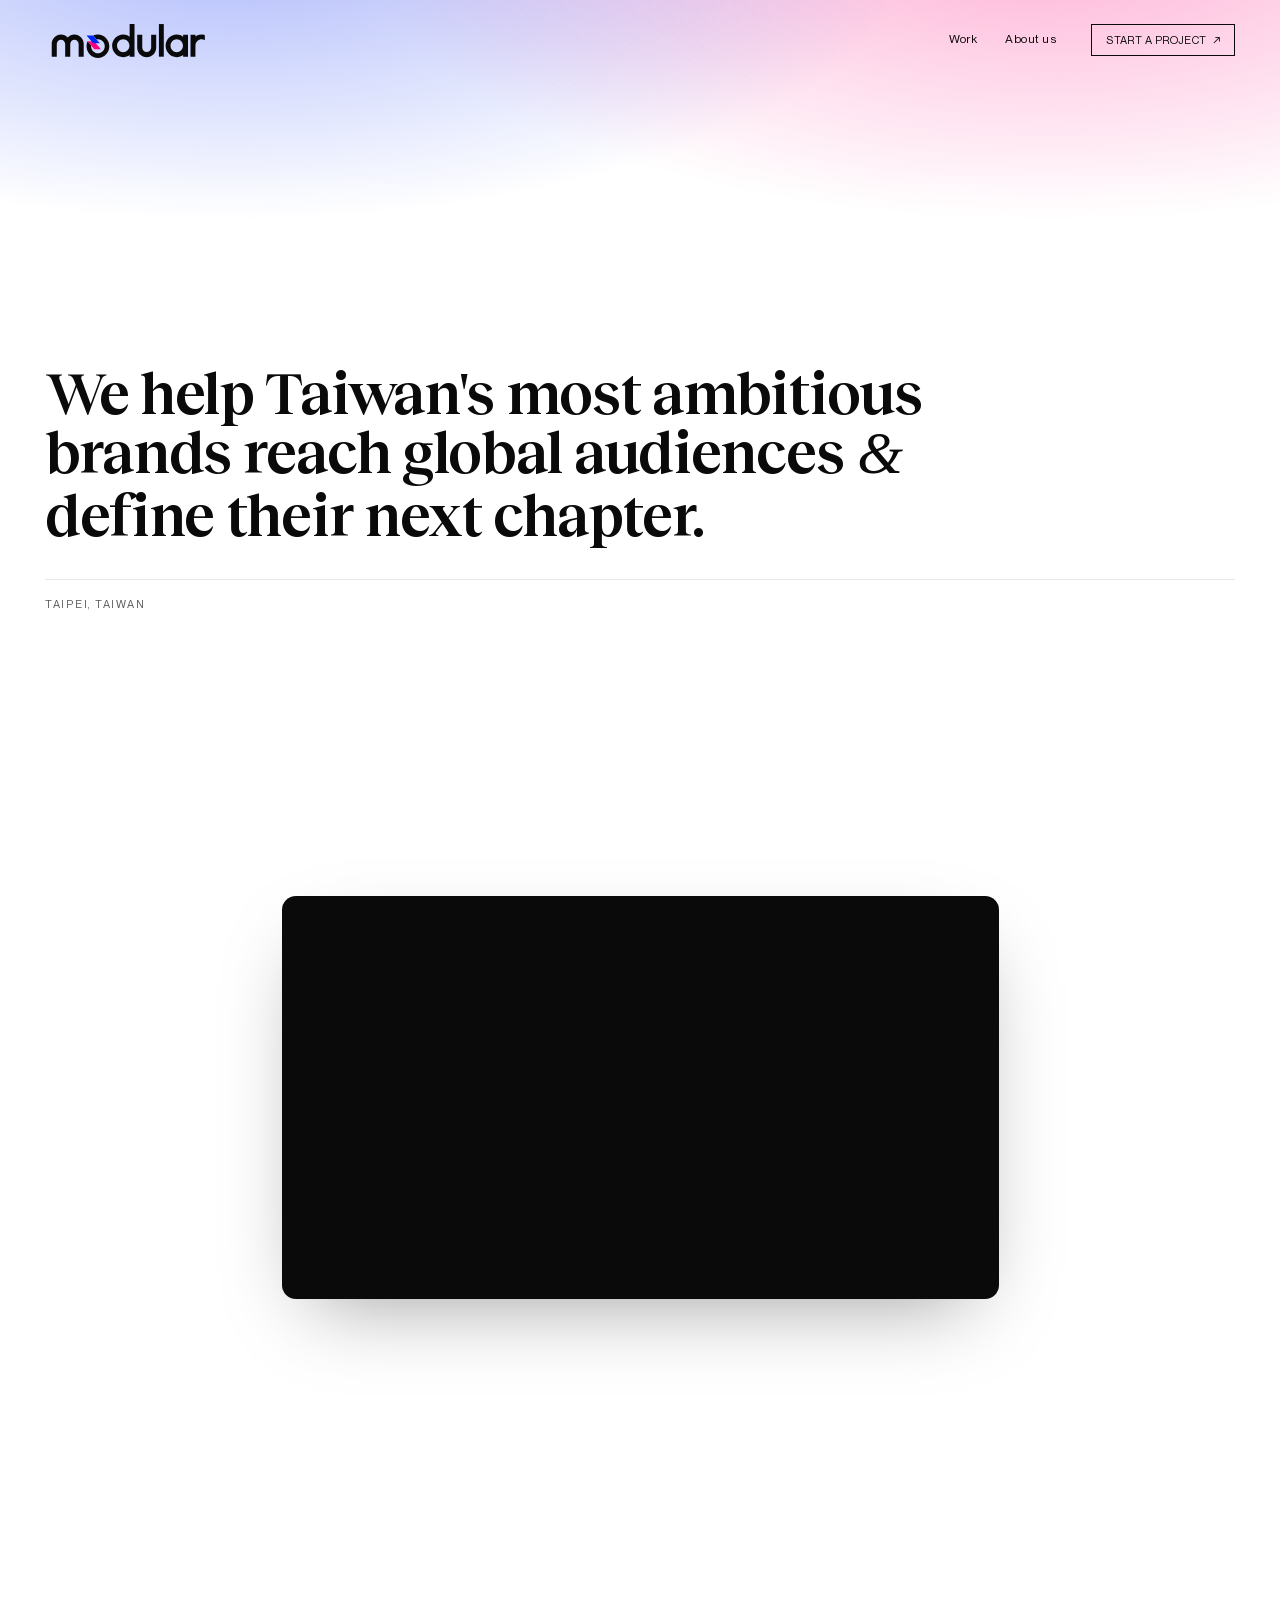
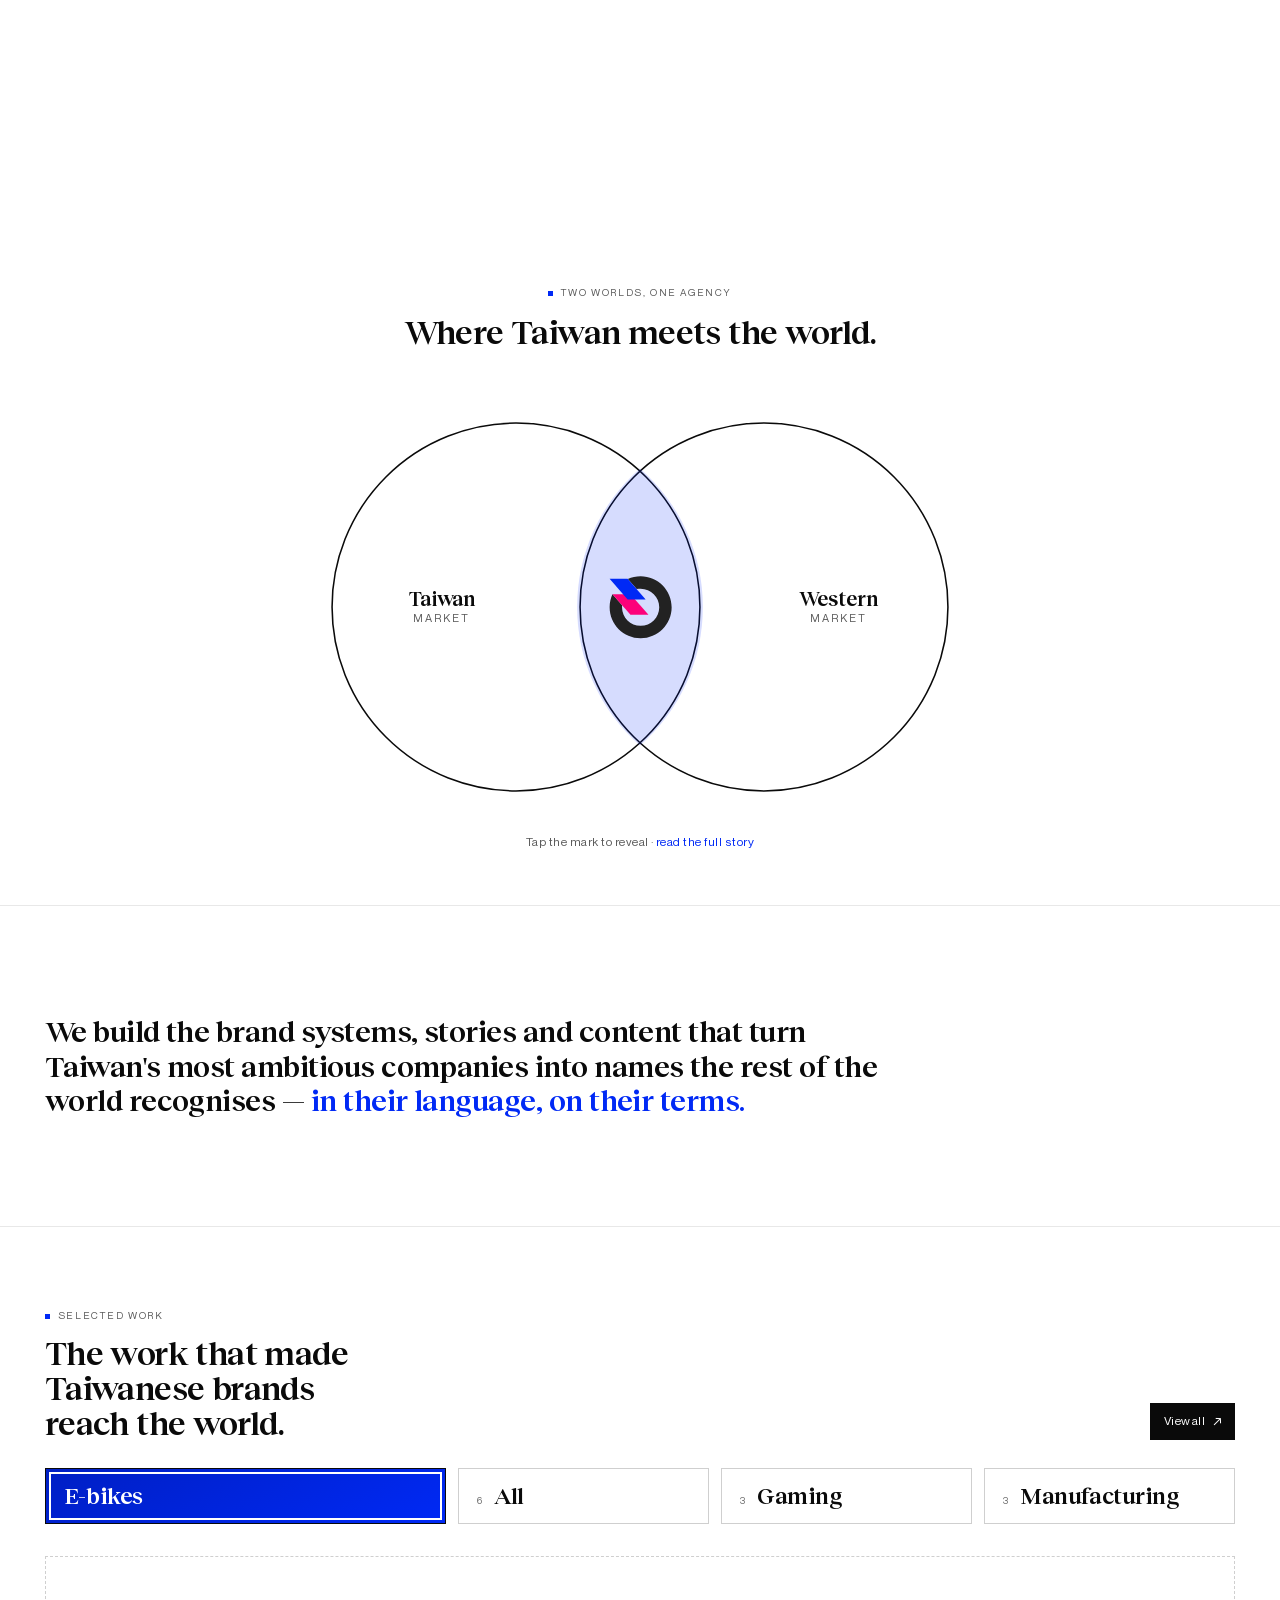
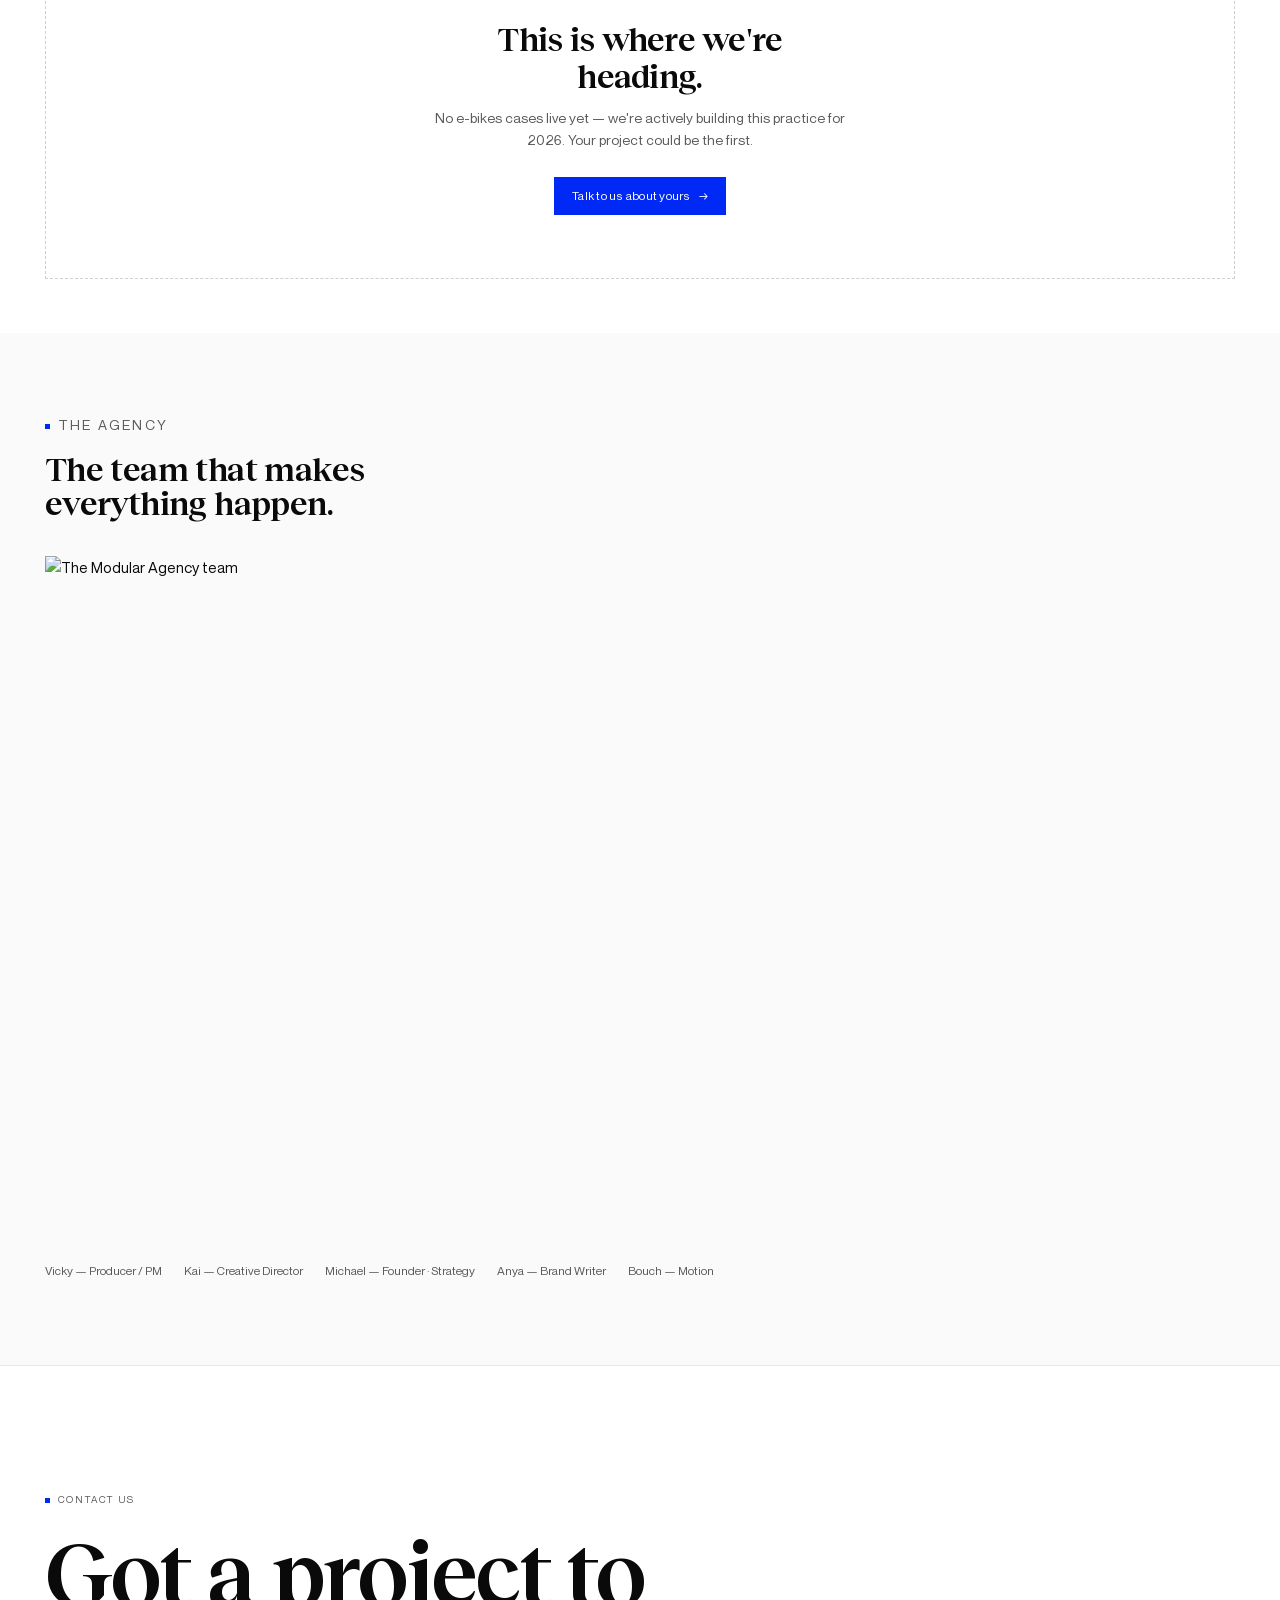
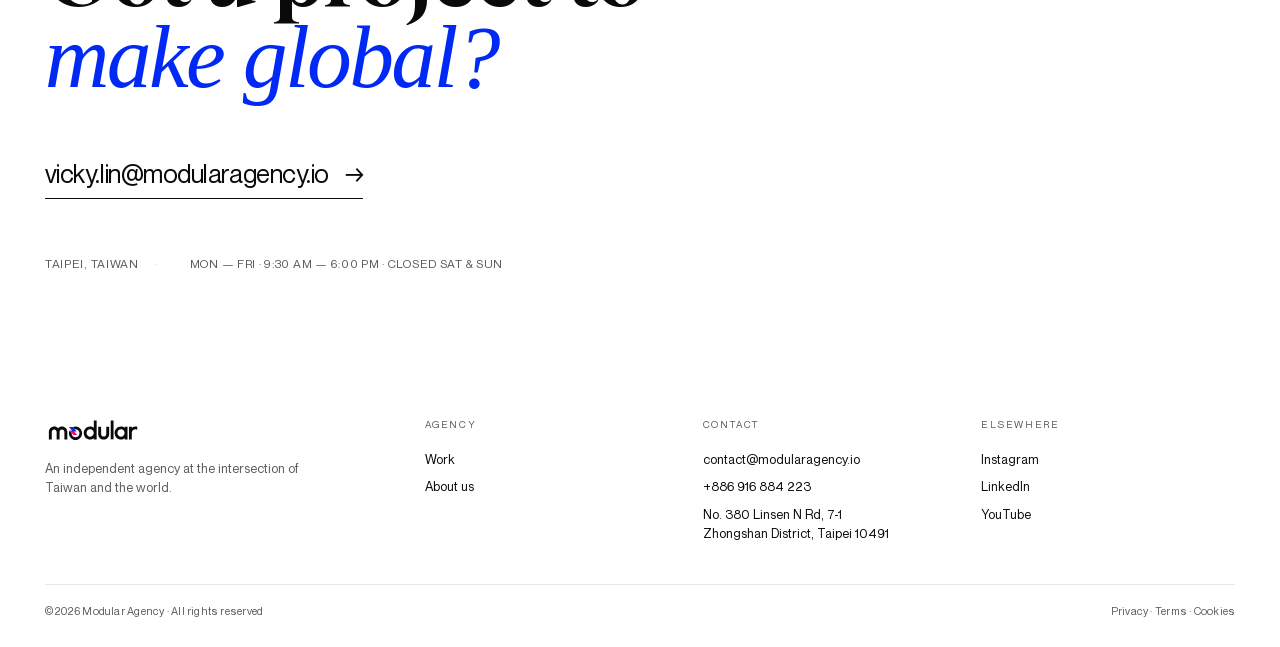
==== commit c4161029: "About: rename E-mobility to E-bikes, more breathing room and mobile fixes - Index: drop Frontier/Soo" ====
--- a/index.html
+++ b/index.html
@@ -192,10 +192,8 @@
 
     <div class="categories" data-categories>
       <button class="category category--featured is-active" data-filter="emobility">
-        <span class="category__badge">Frontier · 2026</span>
         <div class="category__head">
-          <span class="category__count">Soon</span>
-          <span class="category__name">E-mobility</span>
+          <span class="category__name">E-bikes</span>
         </div>
       </button>
 
@@ -275,7 +273,7 @@
 
     <div class="rail__empty" data-empty hidden>
       <p class="rail__empty-headline">This is where we're heading.</p>
-      <p class="rail__empty-sub">No e-mobility cases live yet &mdash; we're actively building this practice for 2026. Your project could be the first.</p>
+      <p class="rail__empty-sub">No e-bikes cases live yet &mdash; we're actively building this practice for 2026. Your project could be the first.</p>
       <a href="#contact" class="empty-cta">Talk to us about yours <span>→</span></a>
     </div>
   </section>
@@ -293,35 +291,35 @@
       <div class="team__photo">
         <img src="https://images.unsplash.com/photo-1556761175-5973dc0f32e7?auto=format&fit=crop&w=1800&q=80" alt="The Modular Agency team" crossorigin="anonymous" data-team-photo />
 
-        <a class="tag" href="team-member.html" style="left: 9%; top: 75%;">
+        <a class="tag" href="team-member.html" style="left: 12%; top: 80%;">
           <span class="tag__tip">
             <span class="tag__name">Vicky Lin</span>
             <span class="tag__role">Producer / PM</span>
             <span class="tag__handle">@vicky_lin</span>
           </span>
         </a>
-        <a class="tag" href="team-member.html" style="left: 38%; top: 50%;">
+        <a class="tag" href="team-member.html" style="left: 32%; top: 52%;">
           <span class="tag__tip">
             <span class="tag__name">Kai Tsao</span>
             <span class="tag__role">Creative Director</span>
             <span class="tag__handle">@kai_tsao</span>
           </span>
         </a>
-        <a class="tag" href="team-member.html" style="left: 60%; top: 76%;">
+        <a class="tag" href="team-member.html" style="left: 65%; top: 80%;">
           <span class="tag__tip">
             <span class="tag__name">Michael Wald</span>
             <span class="tag__role">Founder · Strategy</span>
             <span class="tag__handle">@michaelwald</span>
           </span>
         </a>
-        <a class="tag" href="team-member.html" style="left: 75%; top: 74%;">
+        <a class="tag" href="team-member.html" style="left: 78%; top: 78%;">
           <span class="tag__tip">
             <span class="tag__name">Anya Park</span>
             <span class="tag__role">Brand Writer</span>
             <span class="tag__handle">@anya_park</span>
           </span>
         </a>
-        <a class="tag" href="team-member.html" style="left: 89%; top: 78%;">
+        <a class="tag" href="team-member.html" style="left: 93%; top: 76%;">
           <span class="tag__tip">
             <span class="tag__name">Bouch</span>
             <span class="tag__role">Motion</span>
--- a/styles.css
+++ b/styles.css
@@ -1105,10 +1105,15 @@
   .venn-stage .venn { margin: clamp(10px, 2.4vh, 24px) auto 0; }
 
   .venn { padding-bottom: 0; }
-  .venn.is-active { padding-bottom: 60px; }
+  /* Reserve enough room below the diagram for the full story (lead + tag
+     with their dividers and margins) so the absolutely-positioned story
+     never extends UP into the circles. */
+  .venn.is-active { padding-bottom: clamp(280px, 46vh, 380px); }
   .venn__label--left  { left: 18%; }
   .venn__label--right { left: 82%; }
-  .venn.is-active .venn__core { transform: scale(0.62) translateY(-8%); }
+  /* Shrink the diagram a bit more on mobile and lift it so the story
+     has clear breathing room below. */
+  .venn.is-active .venn__core { transform: scale(0.55) translateY(-18%); }
 
   .intersection__hint { margin-top: clamp(24px, 6vh, 48px); }
 }
@@ -2810,10 +2815,13 @@
 .team-card__role {
   font-family: var(--font-sans);
   font-size: 11px;
+  line-height: 1.35;
   letter-spacing: 0.06em;
   color: var(--ink-soft);
   text-align: right;
-  flex-shrink: 0;
+  flex: 0 1 auto;
+  min-width: 0;
+  overflow-wrap: break-word;
 }
 
 .team-card__fact {
@@ -2871,6 +2879,7 @@
 /* ============ About page — Venn cloud (keyword bloom on click) ============ */
 .intersection--about {
   background: var(--canvas);
+  padding-bottom: clamp(128px, 16vh, 180px);
 }
 
 .venn-stage {
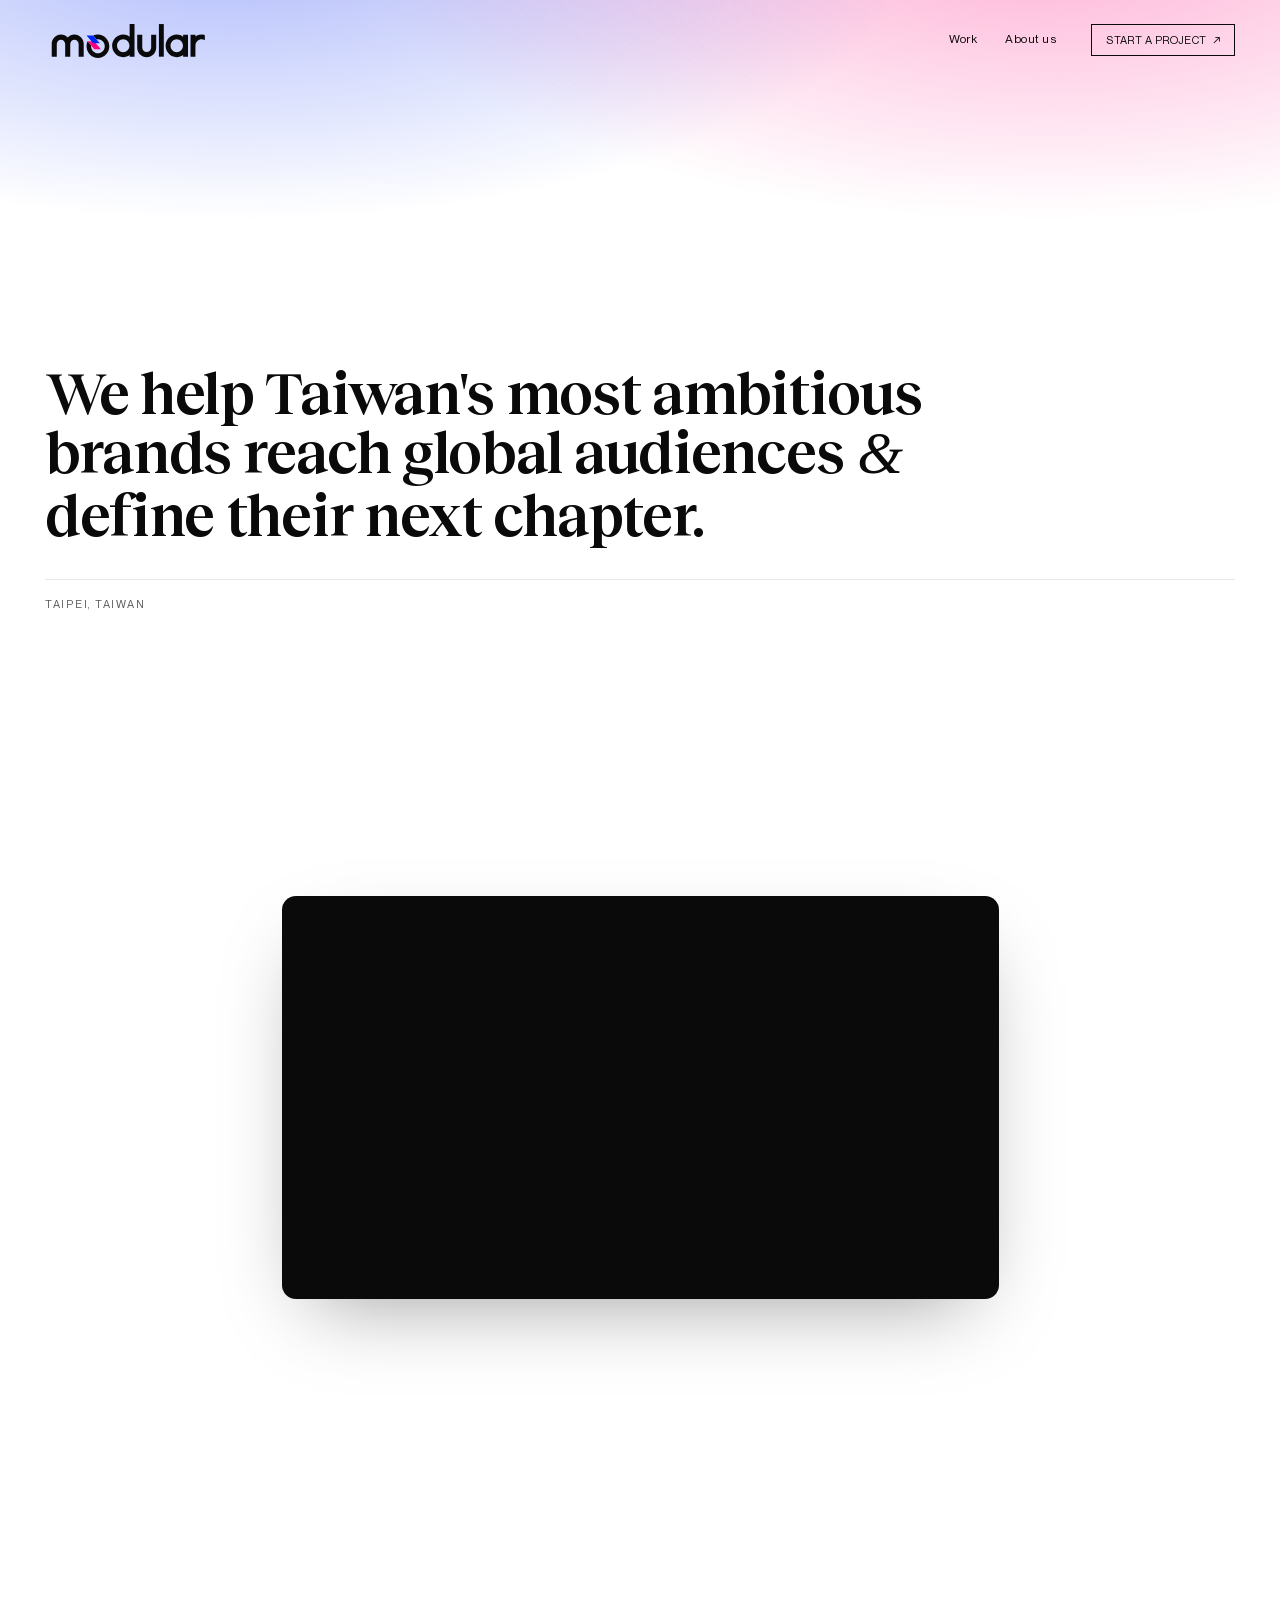
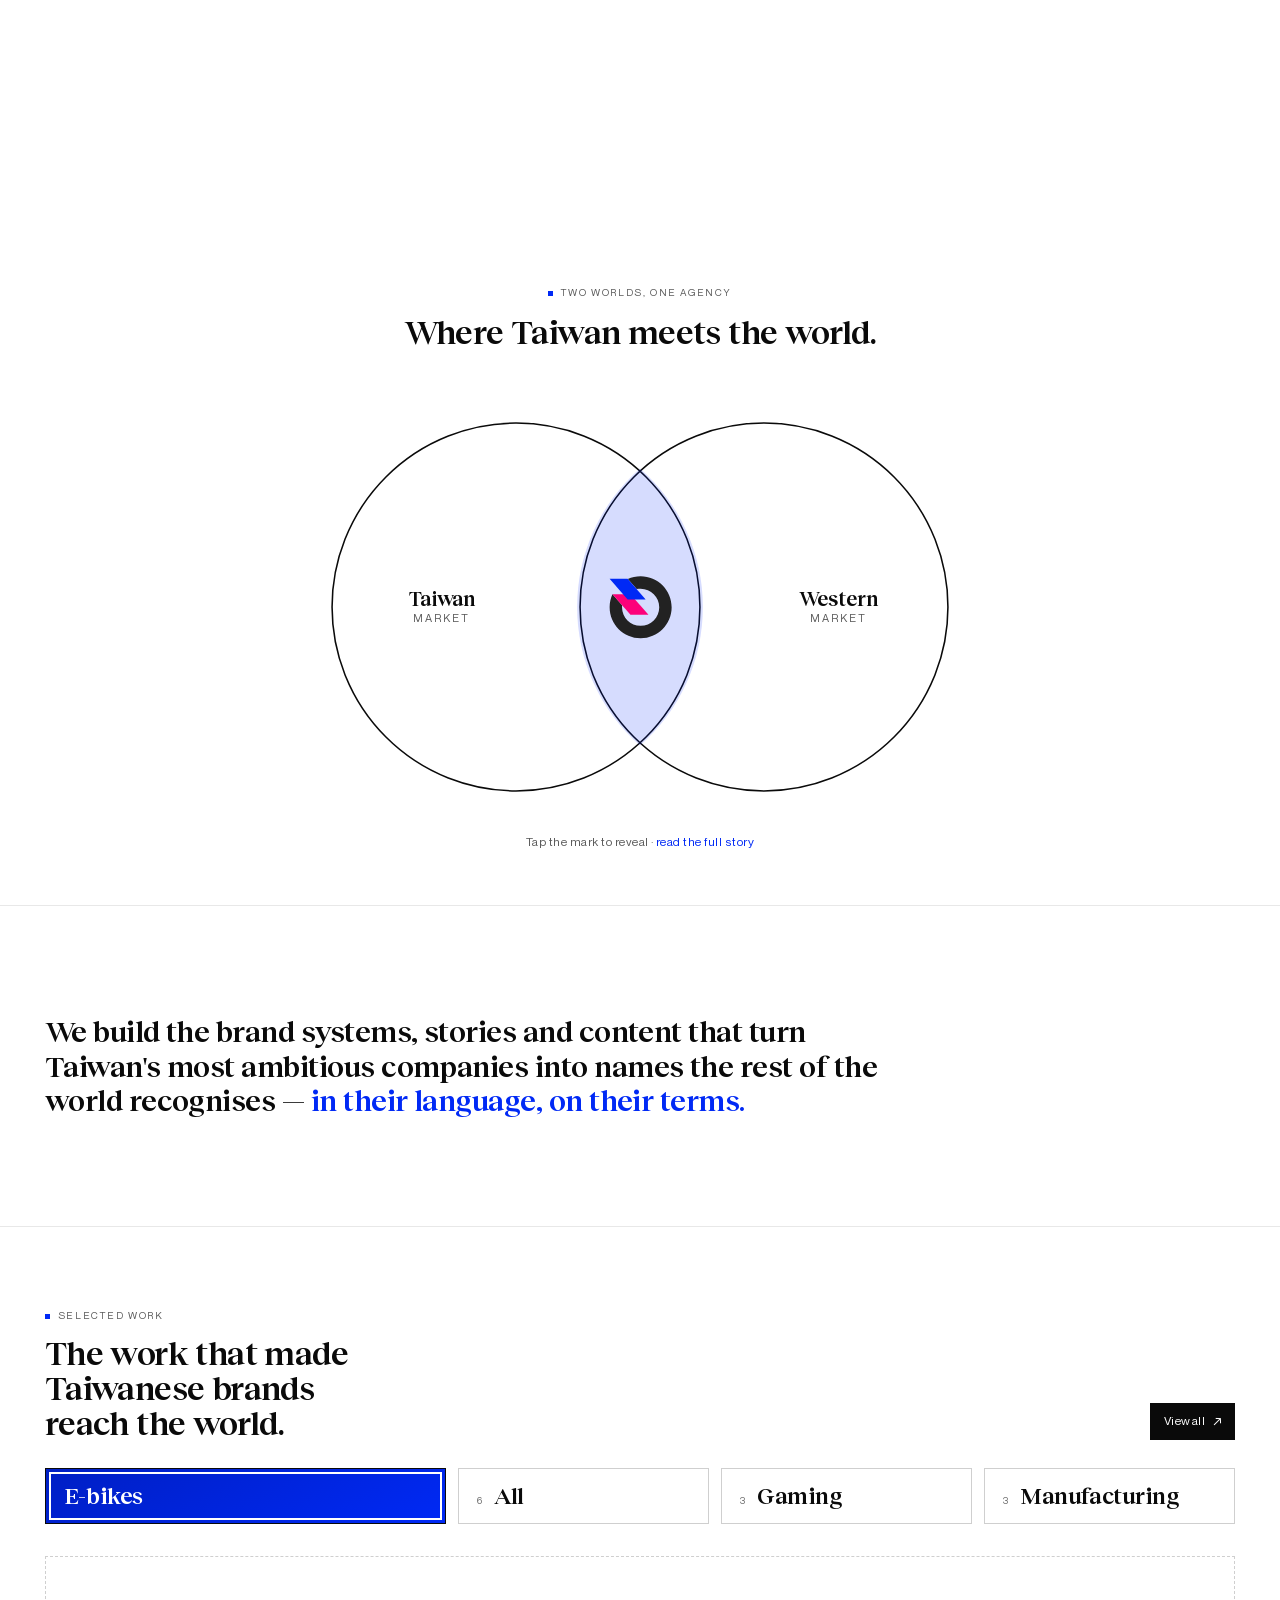
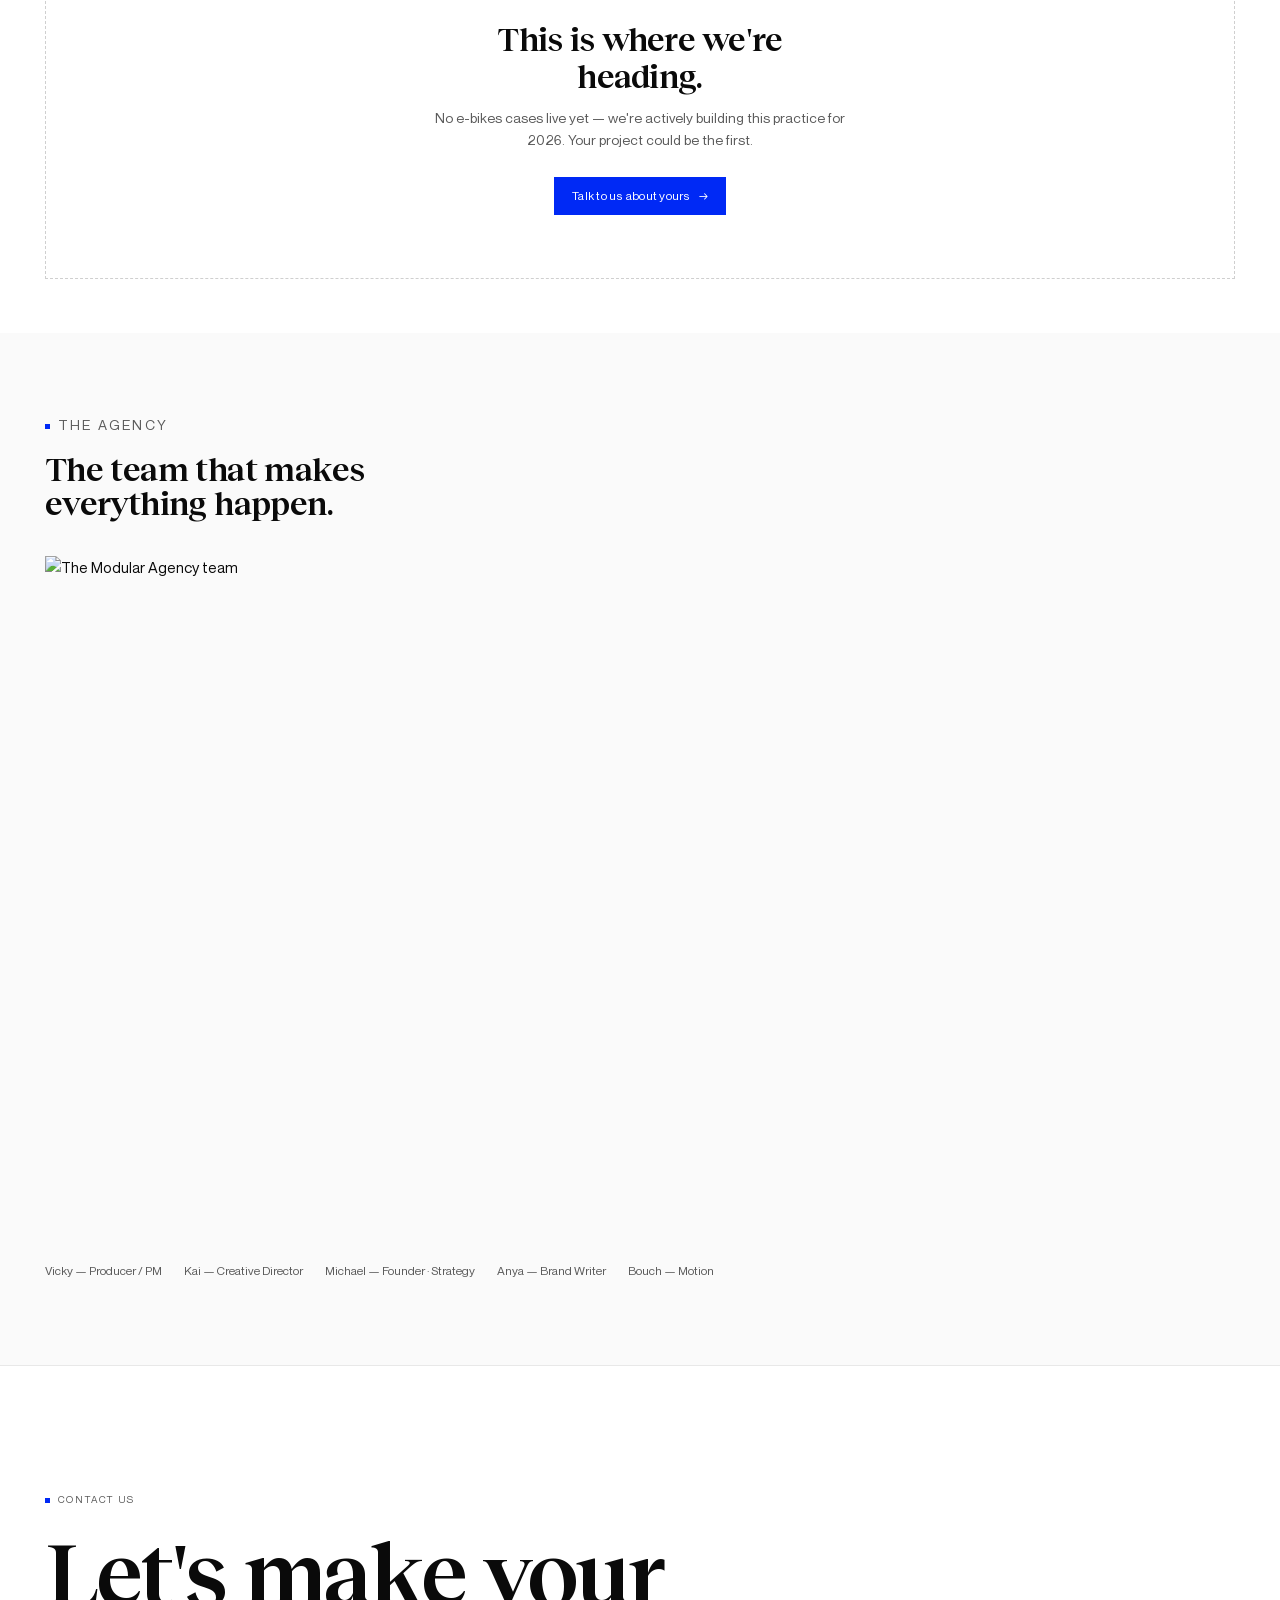
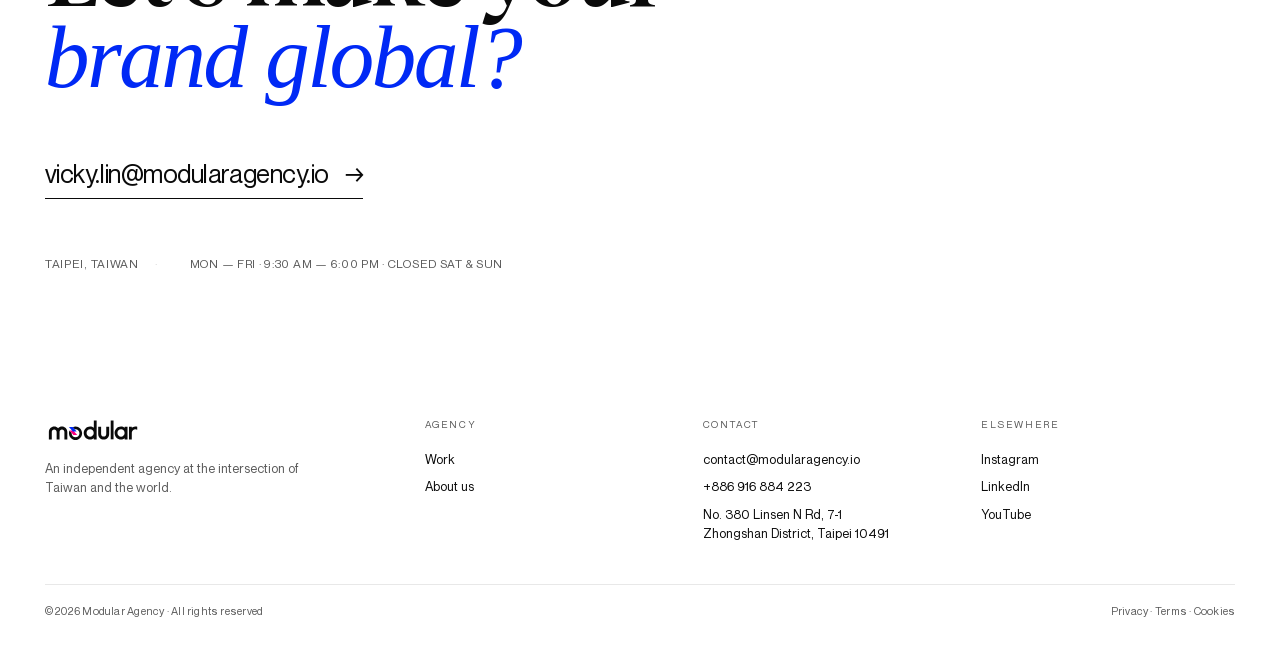
==== commit 0029fc79: "Update contact CTA headline to "Let's make your brand global?" Co-Authored-By: Claude Opus 4.7 (1M c" ====
--- a/index.html
+++ b/index.html
@@ -344,8 +344,8 @@
       <p class="eyebrow reveal"><span class="dot"></span>Contact us</p>
 
       <h2 class="display contact-block__title reveal">
-        <span class="line">Got a project to</span>
-        <span class="line">make global?</span>
+        <span class="line">Let's make your</span>
+        <span class="line">brand global?</span>
       </h2>
 
       <a href="mailto:vicky.lin@modularagency.io" class="contact-block__email reveal">
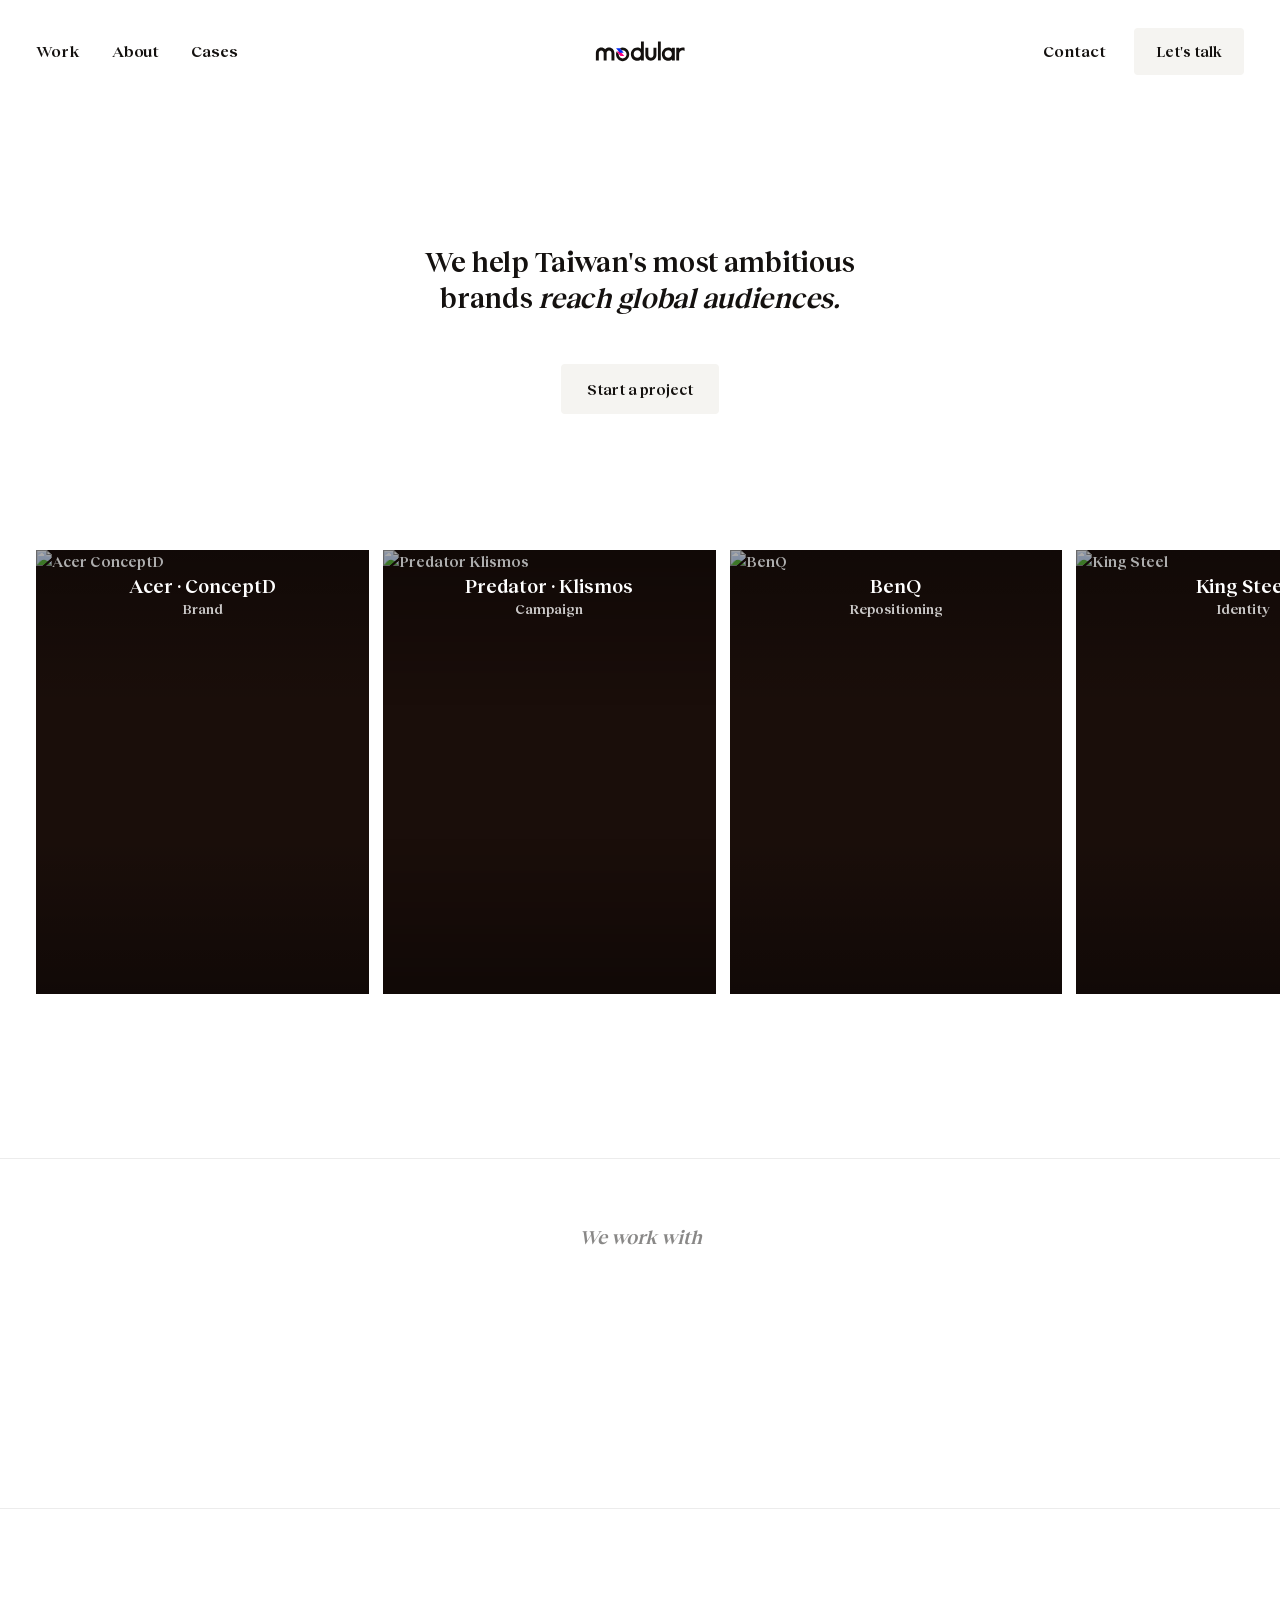
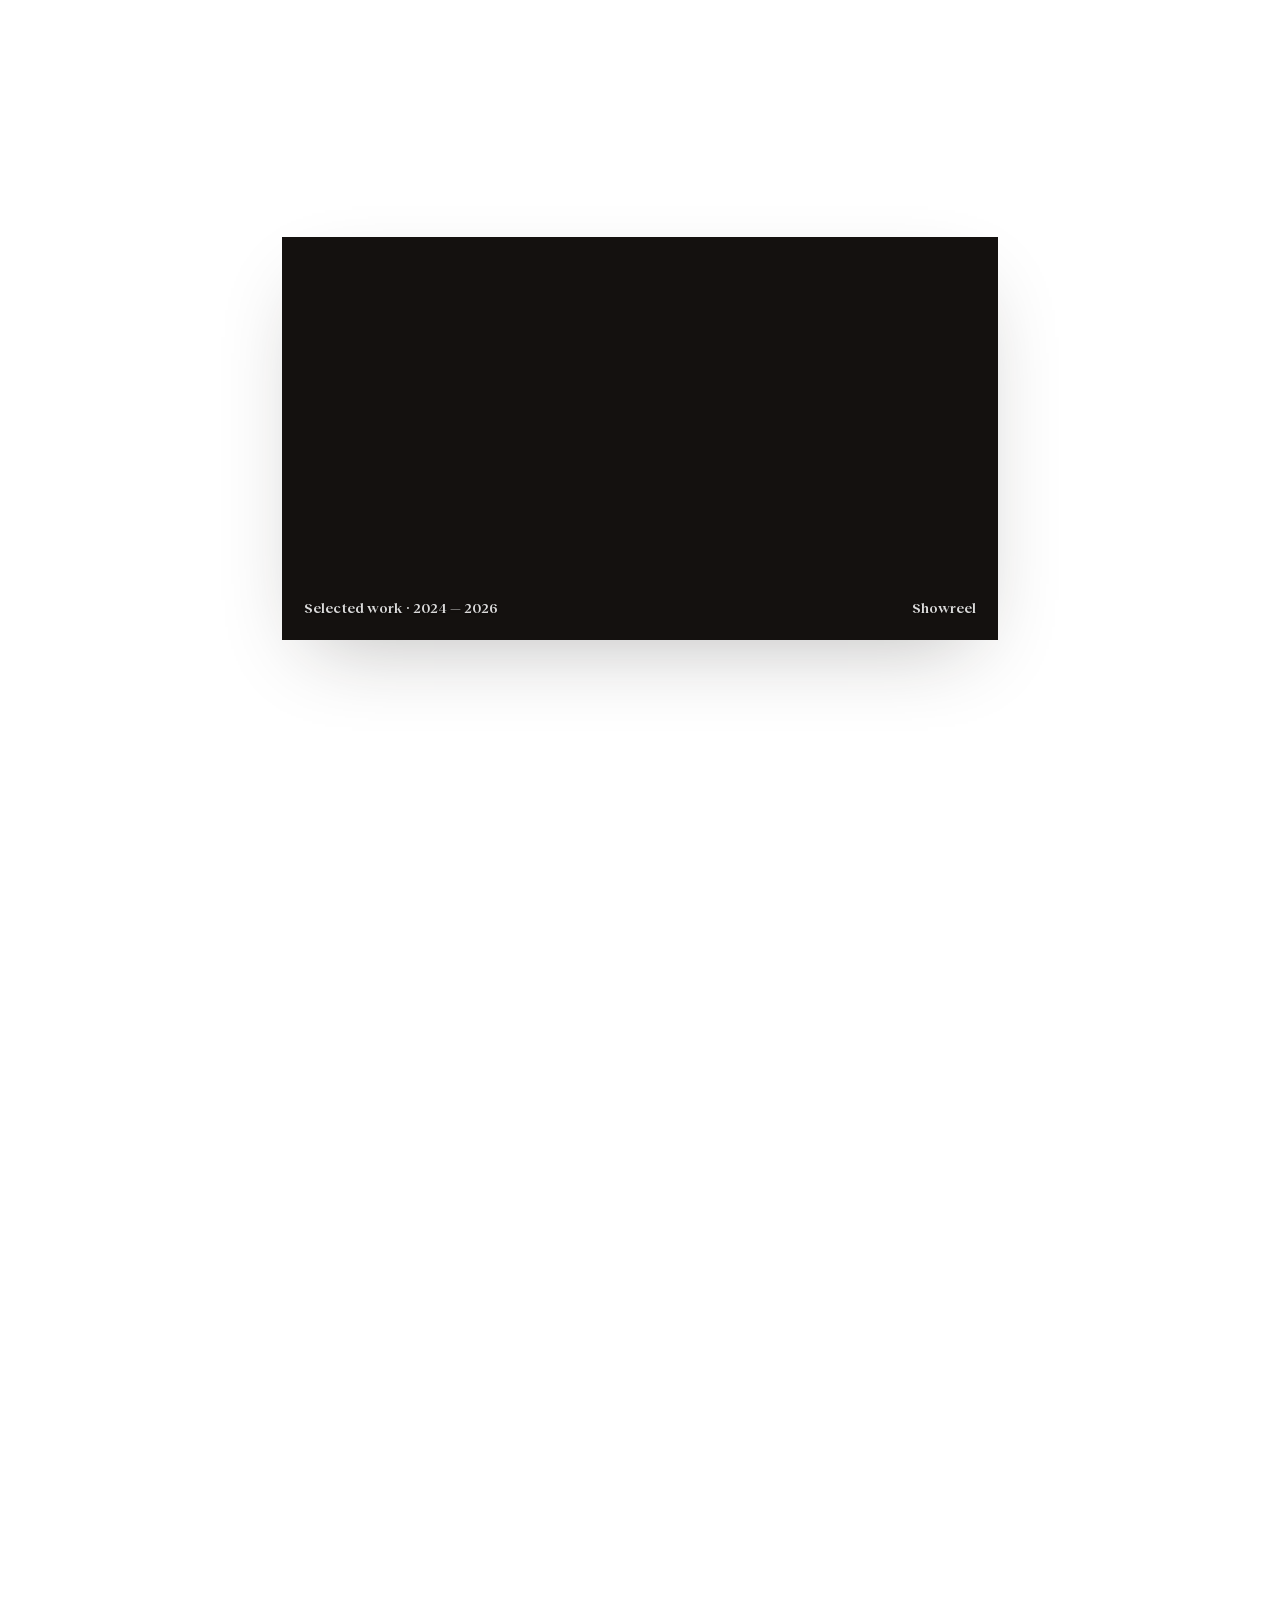
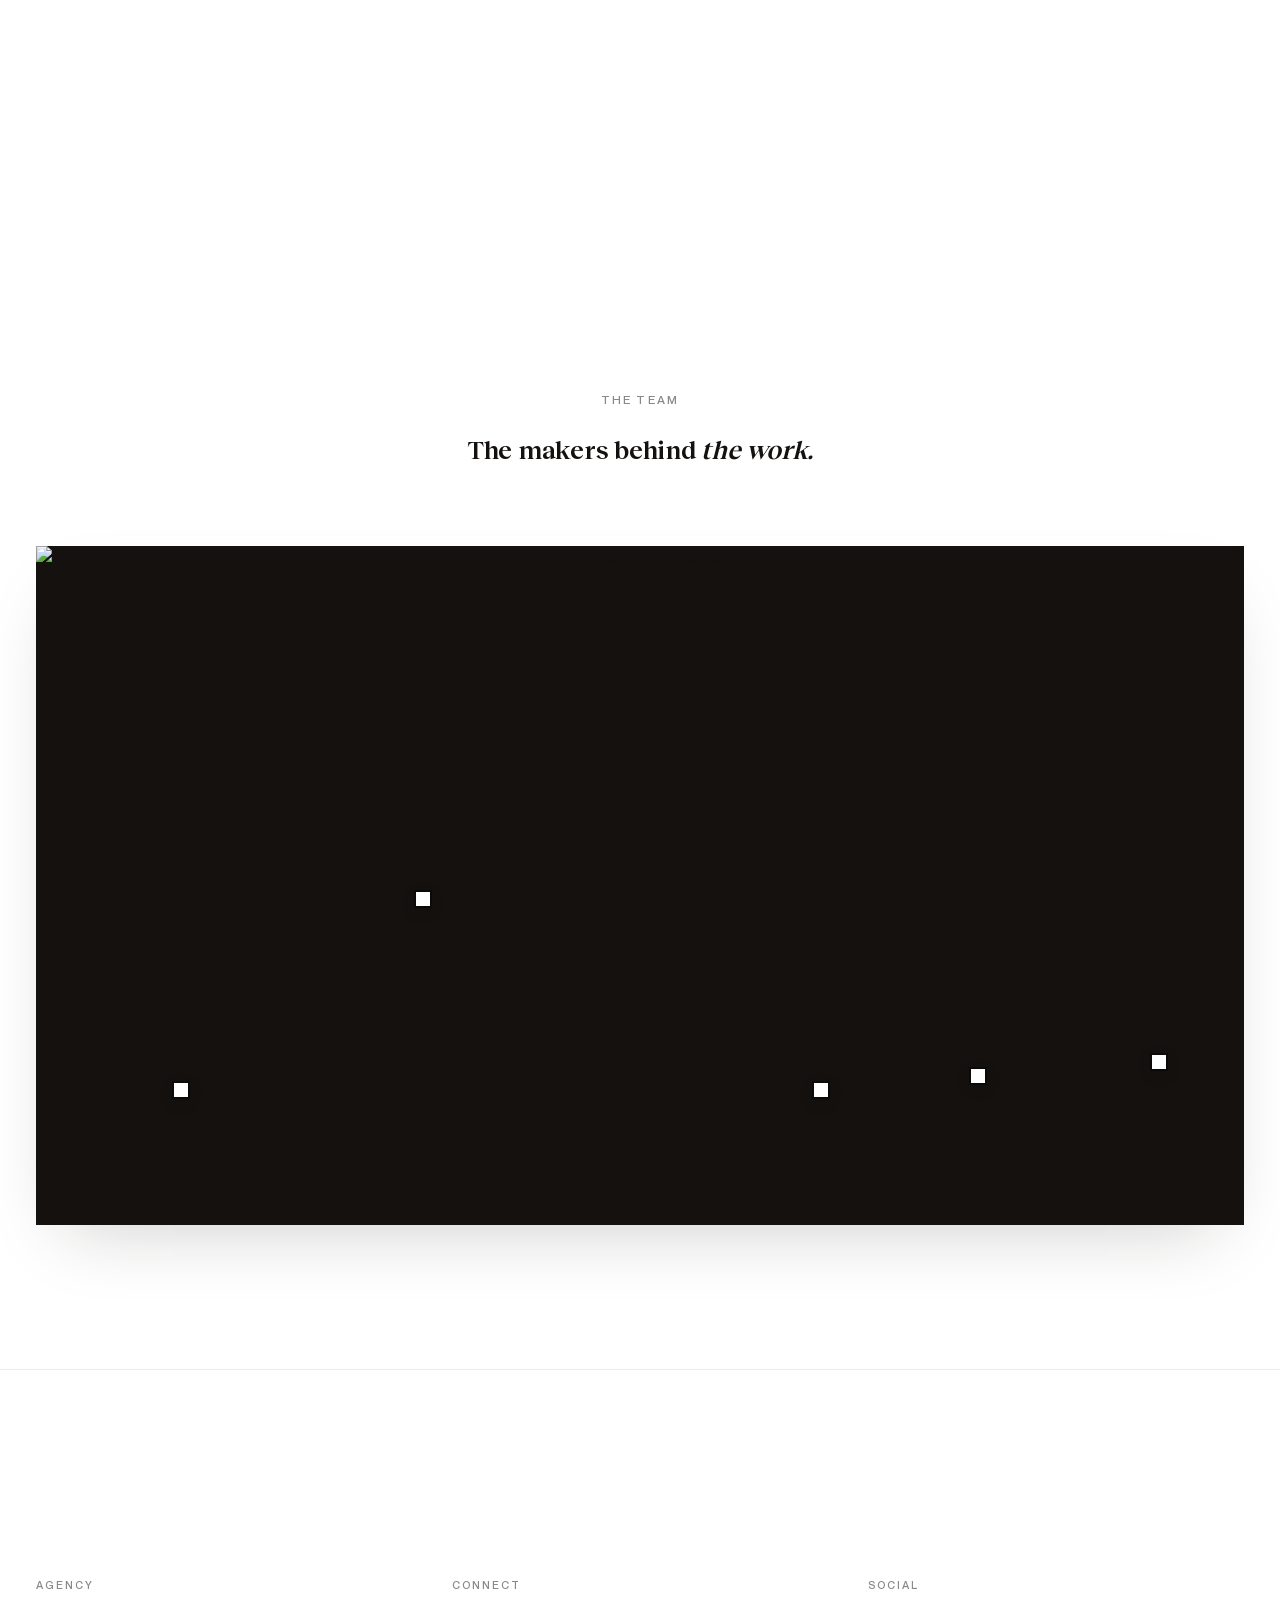
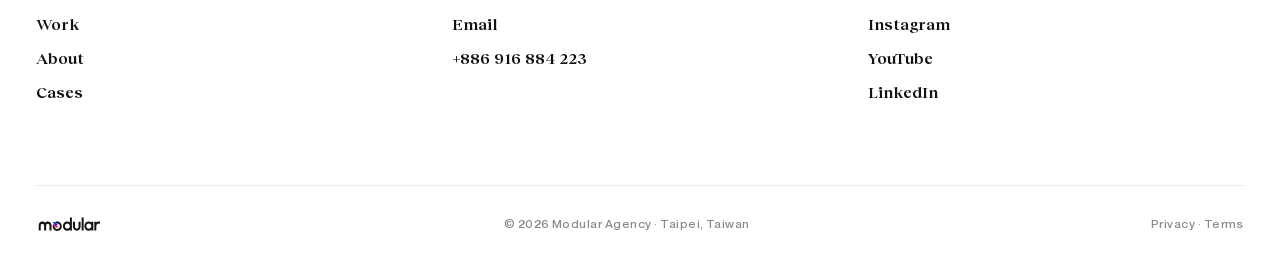
==== commit 5ade4a08: "v5 polish: footer logo, sharp corners, unified title scale - Replace footer wordmark with brand SVG;" ====
--- a/index.html
+++ b/index.html
@@ -6,430 +6,193 @@
   <title>Modular — At the intersection of Taiwan and the world</title>
   <meta name="description" content="Modular is a Taipei-based agency that helps Taiwan's most ambitious brands speak to the world." />
   <link rel="stylesheet" href="styles.css" />
+  <link rel="stylesheet" href="v5.css" />
 </head>
-<body>
+<body class="v5">
 
-  <!-- ============ HEADER ============ -->
-  <header class="site-header">
-    <a class="brand" href="index.html" aria-label="Modular">
-      <svg class="brand__svg" viewBox="0 0 793 214" xmlns="http://www.w3.org/2000/svg" fill="currentColor">
+  <!-- ============ TOP NAV ============ -->
+  <header class="v5-nav">
+    <nav class="v5-nav__left" aria-label="Primary">
+      <a href="portfolio.html">Work</a>
+      <a href="about.html">About</a>
+      <a href="portfolio.html">Cases</a>
+    </nav>
+
+    <a class="v5-nav__brand" href="index.html" aria-label="Modular">
+      <svg viewBox="0 0 793 214" xmlns="http://www.w3.org/2000/svg" fill="currentColor" aria-hidden="true">
         <rect x="542.9" y="29" width="23.2592" height="155.402"/>
         <path fill-rule="evenodd" clip-rule="evenodd" d="M658.397 176.546C649.729 183.047 639.058 186.882 627.518 186.882C598.505 186.882 574.984 162.642 574.984 132.739C574.984 102.837 598.505 78.5967 627.518 78.5967C639.058 78.5967 649.729 82.4316 658.397 88.9323V80.2499H681.656V185.229H658.397V176.546ZM657.595 132.326C657.595 149.217 644.309 162.91 627.919 162.91C611.53 162.91 598.244 149.217 598.244 132.326C598.244 115.435 611.53 101.742 627.919 101.742C644.309 101.742 657.595 115.435 657.595 132.326Z"/>
         <path fill-rule="evenodd" clip-rule="evenodd" d="M403.344 29H426.603V185.228H403.344V176.546C394.676 183.047 384.005 186.882 372.465 186.882C343.452 186.882 319.932 162.641 319.932 132.739C319.932 102.837 343.452 78.5963 372.465 78.5963C384.005 78.5963 394.676 82.4312 403.344 88.932V29ZM372.866 162.91C389.256 162.91 402.542 149.217 402.542 132.326C402.542 115.434 389.256 101.741 372.866 101.741C356.477 101.741 343.191 115.434 343.191 132.326C343.191 149.217 356.477 162.91 372.866 162.91Z"/>
         <path d="M463.497 80.248H439.436V140.177C439.436 165.97 459.724 186.88 484.751 186.88C509.778 186.88 530.066 165.97 530.066 140.177V80.248H506.005V140.177C506.005 152.275 496.489 162.082 484.751 162.082C473.013 162.082 463.497 152.275 463.497 140.177V80.248Z"/>
-        <path d="M749.574 78.6607C753.752 78.8703 757.875 79.5927 761.857 80.8011V106.077C757.403 103.324 752.19 101.742 746.618 101.742C731.37 101.742 718.807 113.595 717.132 128.849L716.943 185.229H693.684V80.2499H716.943V88.3481C719.238 86.6967 721.664 85.2315 724.202 83.9701C732.097 80.0468 740.819 78.2215 749.574 78.6607Z"/>
-        <path d="M120.225 124.06V185.229H96.1634V124.06C96.1634 112.647 87.1862 103.395 76.1123 103.395C65.0384 103.395 56.0613 112.647 56.0613 124.06V185.229H32V124.06C32 98.9513 51.7498 78.5967 76.1123 78.5967C88.7528 78.5967 100.151 84.0762 108.194 92.8561C116.237 84.0762 127.635 78.5967 140.276 78.5967C164.638 78.5967 184.388 98.9513 184.388 124.06V185.229H160.327V124.06C160.327 112.647 151.35 103.395 140.276 103.395C129.202 103.395 120.225 112.647 120.225 124.06Z"/>
+        <path d="M749.574 78.6607C753.752 78.8703 757.875 79.5927 761.857 80.8011V106.077C757.403 103.324 752.190 101.742 746.618 101.742C731.370 101.742 718.807 113.595 717.132 128.849L716.943 185.229H693.684V80.2499H716.943V88.3481C719.238 86.6967 721.664 85.2315 724.202 83.9701C732.097 80.0468 740.819 78.2215 749.574 78.6607Z"/>
+        <path d="M120.225 124.06V185.229H96.1634V124.06C96.1634 112.647 87.1862 103.395 76.1123 103.395C65.0384 103.395 56.0613 112.647 56.0613 124.06V185.229H32V124.06C32 98.9513 51.7498 78.5967 76.1123 78.5967C88.7528 78.5967 100.151 84.0762 108.194 92.8561C116.237 84.0762 127.635 78.5967 140.276 78.5967C164.638 78.5967 184.388 98.9513 184.388 124.06V185.229H160.327V124.06C160.327 112.647 151.350 103.395 140.276 103.395C129.202 103.395 120.225 112.647 120.225 124.06Z"/>
         <path d="M252.206 168.279C270.198 168.279 284.784 153.246 284.784 134.703C284.784 116.159 270.198 101.126 252.206 101.126C249.827 101.126 247.507 101.389 245.273 101.888L229.831 83.6992C236.654 80.515 244.229 78.7422 252.206 78.7422C282.193 78.7422 306.503 103.797 306.503 134.703C306.503 165.609 282.193 190.663 252.206 190.663C222.218 190.663 197.908 165.609 197.908 134.703C197.908 126.381 199.671 118.484 202.832 111.386H202.893L219.793 131.292C219.683 132.414 219.627 133.551 219.627 134.703C219.627 153.246 234.213 168.279 252.206 168.279Z"/>
-        <path d="M234.566 111.386H202.893L234.566 148.693H266.24L234.566 111.386Z" fill="#FD007A"/>
+        <path d="M234.566 111.386H202.893L234.566 148.693H266.240L234.566 111.386Z" fill="#FD007A"/>
         <path d="M229.582 83.4053H197.908L229.582 120.712H261.255L229.582 83.4053Z" fill="#0029F5"/>
       </svg>
     </a>
-    <nav>
-      <a href="portfolio.html">Work</a>
-      <a href="about.html">About us</a>
-      <a href="mailto:contact@modularagency.io" class="nav-cta">
-        <span>Start a project</span>
-        <span class="arrow">↗</span>
-      </a>
+
+    <nav class="v5-nav__right" aria-label="Secondary">
+      <a href="#contact">Contact</a>
+      <a class="v5-cta" href="mailto:contact@modularagency.io">Let's talk</a>
     </nav>
   </header>
 
   <!-- ============ HERO ============ -->
-  <section class="hero">
-    <!-- Brand gradient bloom — blue + pink at the top, fades to white -->
-    <div class="brand-gradient" aria-hidden="true"></div>
+  <section class="v5-hero">
+    <h1 class="v5-hero__title">
+      We help Taiwan's most ambitious brands <em>reach global audiences.</em>
+    </h1>
+    <a class="v5-hero__btn" href="mailto:contact@modularagency.io">Start a project</a>
+  </section>
 
-    <!-- Headline anchored low-left, long sentence, natural wrap -->
-    <div class="hero__main">
-      <h1 class="display hero__title reveal">
-        We help Taiwan's most ambitious brands reach global audiences <em class="amp">&amp;</em> define their next chapter.
-      </h1>
+  <!-- ============ PORTFOLIO RAIL ============ -->
+  <div class="v5-rail" data-v5-rail>
+    <div class="v5-rail__track" data-v5-rail-track>
+      <a class="v5-rail__card" href="case-study.html" draggable="false">
+        <span class="v5-rail__card-name">Acer · ConceptD</span>
+        <span class="v5-rail__card-role">Brand</span>
+        <img src="https://cdn.prod.website-files.com/63bfc0fd79c8e246c4906104/64c204d370867f68c6946e49_Screen%20Shot%202023-07-27%20at%201.46.07%20PM.png" alt="Acer ConceptD" draggable="false" />
+      </a>
+      <a class="v5-rail__card" href="case-study.html" draggable="false">
+        <span class="v5-rail__card-name">Predator · Klismos</span>
+        <span class="v5-rail__card-role">Campaign</span>
+        <img src="https://cdn.prod.website-files.com/63bfc0fd79c8e246c4906104/63bfc487ccb1e10b61343ffb_6156d11b4273543a6f4497ac_Frame%2021.png" alt="Predator Klismos" draggable="false" />
+      </a>
+      <a class="v5-rail__card" href="case-study.html" draggable="false">
+        <span class="v5-rail__card-name">BenQ</span>
+        <span class="v5-rail__card-role">Repositioning</span>
+        <img src="https://cdn.prod.website-files.com/63bfc0fd79c8e246c4906104/63edc8d995958dba99e304f1_Untitled%20design%20(47).png" alt="BenQ" draggable="false" />
+      </a>
+      <a class="v5-rail__card" href="case-study.html" draggable="false">
+        <span class="v5-rail__card-name">King Steel</span>
+        <span class="v5-rail__card-role">Identity</span>
+        <img src="https://cdn.prod.website-files.com/63bfc0fd79c8e246c4906104/63edb47d3465decb04bc5cf6_Untitled%20design%20(44).png" alt="King Steel" draggable="false" />
+      </a>
+      <a class="v5-rail__card" href="case-study.html" draggable="false">
+        <span class="v5-rail__card-name">Microsoft · APAC</span>
+        <span class="v5-rail__card-role">Content</span>
+        <img src="https://cdn.prod.website-files.com/63bfc0fd79c8e246c4906104/63eb1e38f03250bcc5a5a536_acastro_180226_0001.jpg" alt="Microsoft APAC" draggable="false" />
+      </a>
+      <a class="v5-rail__card" href="case-study.html" draggable="false">
+        <span class="v5-rail__card-name">BES Groups</span>
+        <span class="v5-rail__card-role">Strategy</span>
+        <img src="https://cdn.prod.website-files.com/63bfc0fd79c8e246c4906104/63eb53feb96042cfa495db95_Untitled%20design%20(42).png" alt="BES Groups" draggable="false" />
+      </a>
     </div>
+  </div>
 
-    <!-- Footnote strip at the bottom -->
-    <div class="hero__foot">
-      <span class="reveal">Taipei, Taiwan</span>
+  <!-- ============ CLIENT LOGOS ============ -->
+  <section class="v5-logos">
+    <p class="v5-logos__head"><em>We work with</em></p>
+    <div class="v5-logos__row">
+      <span class="v5-logos__logo" aria-label="Apple"     style="--logo: url('https://cdn.prod.website-files.com/61068df1ca32f73d6fc30dae/63c0eff1364d231d09e91e6c_image%206.png')"></span>
+      <span class="v5-logos__logo" aria-label="Meta"      style="--logo: url('https://cdn.prod.website-files.com/61068df1ca32f73d6fc30dae/63db63973f1f2222f395d2fa_meta.png')"></span>
+      <span class="v5-logos__logo" aria-label="Microsoft" style="--logo: url('https://cdn.prod.website-files.com/61068df1ca32f73d6fc30dae/63c0eff26f20f409ae22fec4_image%205.png')"></span>
+      <span class="v5-logos__logo" aria-label="Lenovo"    style="--logo: url('https://cdn.prod.website-files.com/61068df1ca32f73d6fc30dae/63db63968ec01fc46c0c57d4_lenovo.png')"></span>
+      <span class="v5-logos__logo" aria-label="Acer"      style="--logo: url('https://cdn.prod.website-files.com/61068df1ca32f73d6fc30dae/63c0eff353502212b0016998_image%209.png')"></span>
+      <span class="v5-logos__logo" aria-label="BenQ"      style="--logo: url('https://cdn.prod.website-files.com/61068df1ca32f73d6fc30dae/63c0eff513352a6279b56e36_image%2016.png')"></span>
+      <span class="v5-logos__logo" aria-label="ViewSonic" style="--logo: url('https://cdn.prod.website-files.com/61068df1ca32f73d6fc30dae/63c0eff5a8036c3cb5afce05_image%2014.png')"></span>
+      <span class="v5-logos__logo" aria-label="Cisco"     style="--logo: url('https://cdn.prod.website-files.com/61068df1ca32f73d6fc30dae/63db639503182953ea7957db_cisco.png')"></span>
     </div>
   </section>
 
-  <!-- ============ SHOWREEL ============ -->
-  <section class="showreel" id="showreel">
-    <div class="showreel__sticky">
-      <div class="showreel__frame" id="showreel-frame">
+  <!-- ============ SHOWREEL — grows on scroll ============ -->
+  <section class="v5-reel" id="showreel" data-v5-reel>
+    <div class="v5-reel__sticky">
+      <div class="v5-reel__frame">
         <video autoplay muted loop playsinline preload="auto">
           <source src="https://cdn.prod.website-files.com/61068df1ca32f73d6fc30dae/660ba6749f800c742689d369_202426%20Modular%20Showreel%20V197%20S2-transcode.webm" type="video/webm" />
           <source src="https://cdn.prod.website-files.com/61068df1ca32f73d6fc30dae/660ba6749f800c742689d369_202426%20Modular%20Showreel%20V197%20S2-transcode.mp4" type="video/mp4" />
         </video>
-
-        <div class="showreel__caption">
-          <span>Selected work &middot; 2024 — 2026</span>
+        <div class="v5-reel__caption">
+          <span>Selected work · 2024 — 2026</span>
           <span>Showreel</span>
-        </div>
-
-        <!-- Partners overlay: static "We partnered with" + logo carousel -->
-        <div class="showreel__partners" data-partners>
-          <div class="partners-stack">
-            <p class="partners-label"><em>We work with</em></p>
-
-            <ul class="partners-list" data-partners-list>
-              <li class="partner" aria-label="Apple"      style="--logo: url('https://cdn.prod.website-files.com/61068df1ca32f73d6fc30dae/63c0eff1364d231d09e91e6c_image%206.png')"></li>
-              <li class="partner" aria-label="Meta"       style="--logo: url('https://cdn.prod.website-files.com/61068df1ca32f73d6fc30dae/63db63973f1f2222f395d2fa_meta.png')"></li>
-              <li class="partner" aria-label="Microsoft"  style="--logo: url('https://cdn.prod.website-files.com/61068df1ca32f73d6fc30dae/63c0eff26f20f409ae22fec4_image%205.png')"></li>
-              <li class="partner" aria-label="Lenovo"     style="--logo: url('https://cdn.prod.website-files.com/61068df1ca32f73d6fc30dae/63db63968ec01fc46c0c57d4_lenovo.png')"></li>
-              <li class="partner" aria-label="Acer"       style="--logo: url('https://cdn.prod.website-files.com/61068df1ca32f73d6fc30dae/63c0eff353502212b0016998_image%209.png')"></li>
-              <li class="partner" aria-label="BenQ"       style="--logo: url('https://cdn.prod.website-files.com/61068df1ca32f73d6fc30dae/63c0eff513352a6279b56e36_image%2016.png')"></li>
-              <li class="partner" aria-label="ViewSonic"  style="--logo: url('https://cdn.prod.website-files.com/61068df1ca32f73d6fc30dae/63c0eff5a8036c3cb5afce05_image%2014.png')"></li>
-              <li class="partner" aria-label="Cisco"      style="--logo: url('https://cdn.prod.website-files.com/61068df1ca32f73d6fc30dae/63db639503182953ea7957db_cisco.png')"></li>
-              <li class="partner" aria-label="Edelman"    style="--logo: url('https://cdn.prod.website-files.com/61068df1ca32f73d6fc30dae/63c0eff367846c7e0d7ad767_image%207.png')"></li>
-              <li class="partner" aria-label="Golin"      style="--logo: url('https://cdn.prod.website-files.com/61068df1ca32f73d6fc30dae/63c0eff2364d2339c3e91e6d_image%208.png')"></li>
-              <li class="partner" aria-label="Predator"   style="--logo: url('https://cdn.prod.website-files.com/61068df1ca32f73d6fc30dae/63c0eff3bb52da0ac126d9cb_image%2010.png')"></li>
-              <li class="partner" aria-label="King Steel" style="--logo: url('https://cdn.prod.website-files.com/61068df1ca32f73d6fc30dae/63db63946ca3bebc42b2b70a_kingsteel.png')"></li>
-              <li class="partner" aria-label="Rhinoshield" style="--logo: url('https://cdn.prod.website-files.com/61068df1ca32f73d6fc30dae/63c0eff6a12dc3015cf81625_image%2015.png')"></li>
-              <li class="partner" aria-label="Winmate"    style="--logo: url('https://cdn.prod.website-files.com/61068df1ca32f73d6fc30dae/63db639462e0100f480dc5f4_winmate.png')"></li>
-              <li class="partner" aria-label="Advantech"  style="--logo: url('https://cdn.prod.website-files.com/61068df1ca32f73d6fc30dae/63db6395ee84cd40402765d9_advantech.png')"></li>
-              <li class="partner" aria-label="Biosure"    style="--logo: url('https://cdn.prod.website-files.com/61068df1ca32f73d6fc30dae/63c0eff4d283103b525c7aa2_image%2011.png')"></li>
-            </ul>
-          </div>
         </div>
       </div>
     </div>
   </section>
 
-  <!-- ============ CLIENT LOGOS — MOBILE ONLY ============ -->
-  <section class="client-strip" aria-label="We work with">
-    <p class="client-strip__label"><em>We work with</em></p>
-    <ul class="client-strip__row">
-      <li class="client-strip__logo" aria-label="Apple"      style="--logo: url('https://cdn.prod.website-files.com/61068df1ca32f73d6fc30dae/63c0eff1364d231d09e91e6c_image%206.png')"></li>
-      <li class="client-strip__logo" aria-label="Meta"       style="--logo: url('https://cdn.prod.website-files.com/61068df1ca32f73d6fc30dae/63db63973f1f2222f395d2fa_meta.png')"></li>
-      <li class="client-strip__logo" aria-label="Microsoft"  style="--logo: url('https://cdn.prod.website-files.com/61068df1ca32f73d6fc30dae/63c0eff26f20f409ae22fec4_image%205.png')"></li>
-      <li class="client-strip__logo" aria-label="Lenovo"     style="--logo: url('https://cdn.prod.website-files.com/61068df1ca32f73d6fc30dae/63db63968ec01fc46c0c57d4_lenovo.png')"></li>
-      <li class="client-strip__logo" aria-label="Acer"       style="--logo: url('https://cdn.prod.website-files.com/61068df1ca32f73d6fc30dae/63c0eff353502212b0016998_image%209.png')"></li>
-      <li class="client-strip__logo" aria-label="BenQ"       style="--logo: url('https://cdn.prod.website-files.com/61068df1ca32f73d6fc30dae/63c0eff513352a6279b56e36_image%2016.png')"></li>
-      <li class="client-strip__logo" aria-label="ViewSonic"  style="--logo: url('https://cdn.prod.website-files.com/61068df1ca32f73d6fc30dae/63c0eff5a8036c3cb5afce05_image%2014.png')"></li>
-      <li class="client-strip__logo" aria-label="Cisco"      style="--logo: url('https://cdn.prod.website-files.com/61068df1ca32f73d6fc30dae/63db639503182953ea7957db_cisco.png')"></li>
-      <li class="client-strip__logo" aria-label="Edelman"    style="--logo: url('https://cdn.prod.website-files.com/61068df1ca32f73d6fc30dae/63c0eff367846c7e0d7ad767_image%207.png')"></li>
-      <li class="client-strip__logo" aria-label="Predator"   style="--logo: url('https://cdn.prod.website-files.com/61068df1ca32f73d6fc30dae/63c0eff3bb52da0ac126d9cb_image%2010.png')"></li>
-      <li class="client-strip__logo" aria-label="King Steel" style="--logo: url('https://cdn.prod.website-files.com/61068df1ca32f73d6fc30dae/63db63946ca3bebc42b2b70a_kingsteel.png')"></li>
-      <li class="client-strip__logo" aria-label="Rhinoshield" style="--logo: url('https://cdn.prod.website-files.com/61068df1ca32f73d6fc30dae/63c0eff6a12dc3015cf81625_image%2015.png')"></li>
-    </ul>
-  </section>
+  <!-- ============ TEAM ============ -->
+  <section class="v5-team">
+    <p class="v5-team__eyebrow">The team</p>
+    <h2 class="v5-team__title">The makers behind <em>the work.</em></h2>
+    <div class="v5-team__photo">
+      <img src="https://images.unsplash.com/photo-1556761175-5973dc0f32e7?auto=format&fit=crop&w=1800&q=80" alt="The Modular Agency team" />
 
-  <!-- ============ INTERSECTION (Venn diagram) ============ -->
-  <section class="intersection" id="intersection">
-    <div class="intersection__head">
-      <p class="eyebrow reveal"><span class="dot"></span>Two worlds, one agency</p>
-      <h2 class="reveal" style="margin-top: 14px;">Where Taiwan meets the world.</h2>
-    </div>
-
-    <div class="venn" data-venn>
-      <div class="venn__core">
-        <!-- The two circles + lens, drawn as SVG for crisp geometry -->
-        <svg class="venn__diagram" viewBox="0 0 600 360" xmlns="http://www.w3.org/2000/svg" aria-hidden="true">
-          <!-- Left circle -->
-          <circle class="venn__ring venn__ring--left" cx="180" cy="180" r="178" fill="none" stroke="currentColor" stroke-width="1.5"/>
-          <!-- Right circle -->
-          <circle class="venn__ring venn__ring--right" cx="420" cy="180" r="178" fill="none" stroke="currentColor" stroke-width="1.5"/>
-          <!-- Intersection lens — filled with brand blue at low opacity -->
-          <path class="venn__lens" d="M 300,46 A 178,178 0 0,1 300,314 A 178,178 0 0,1 300,46 Z" fill="rgba(0,41,245,0.16)"/>
-        </svg>
-
-        <!-- Labels positioned over the SVG -->
-        <span class="venn__label venn__label--left">
-          <span class="venn__market">Taiwan</span>
-          <span class="venn__sub">market</span>
+      <a class="tag" href="team-member.html" style="left: 12%; top: 80%;">
+        <span class="tag__tip">
+          <span class="tag__name">Vicky Lin</span>
+          <span class="tag__role">Producer / PM</span>
+          <span class="tag__handle">@vicky_lin</span>
         </span>
-        <span class="venn__label venn__label--right">
-          <span class="venn__market">Western</span>
-          <span class="venn__sub">market</span>
+      </a>
+      <a class="tag" href="team-member.html" style="left: 32%; top: 52%;">
+        <span class="tag__tip">
+          <span class="tag__name">Kai Tsao</span>
+          <span class="tag__role">Creative Director</span>
+          <span class="tag__handle">@kai_tsao</span>
         </span>
-
-        <!-- Modular icon at the centre — clickable, sparks on activate -->
-        <button class="venn__icon" id="venn-trigger" aria-label="Reveal Modular's role in the intersection">
-          <img src="assets/mark-main.svg" alt="" />
-          <!-- spark particles -->
-          <span class="spark spark--1" style="--x:-58px; --y:-44px;"></span>
-          <span class="spark spark--2" style="--x:62px;  --y:-48px;"></span>
-          <span class="spark spark--3" style="--x:-72px; --y:18px;"></span>
-          <span class="spark spark--4" style="--x:68px;  --y:24px;"></span>
-          <span class="spark spark--5" style="--x:-32px; --y:62px;"></span>
-          <span class="spark spark--6" style="--x:38px;  --y:66px;"></span>
-          <span class="spark spark--7" style="--x:0;     --y:-72px;"></span>
-          <span class="spark spark--8" style="--x:0;     --y:80px;"></span>
-        </button>
-      </div>
-
-      <!-- Story text revealed on click -->
-      <div class="venn__story" id="venn-story" aria-live="polite">
-        <p class="venn__story-lead">We are the intersection &mdash; the connection between Taiwanese companies and the Western, English-speaking market.</p>
-        <p class="venn__story-tag">We are your <em>English&#8209;speaking</em> agency with a Western mindset, based in Taipei.</p>
-      </div>
-    </div>
-
-    <p class="intersection__hint">Tap the mark to reveal &middot; <a href="about.html">read the full story</a></p>
-  </section>
-
-  <!-- ============ STATEMENT ============ -->
-  <section class="statement">
-    <div class="container">
-      <div class="statement__inner reveal">
-        <p>
-          We build the brand systems, stories and content that turn Taiwan's most ambitious companies into names the rest of the world recognises &mdash;
-          <span class="blue">in their language, on their terms.</span>
-        </p>
-      </div>
-    </div>
-  </section>
-
-  <!-- ============ PORTFOLIO ============ -->
-  <section class="portfolio" id="work">
-    <div class="container portfolio__head">
-      <div>
-        <p class="eyebrow"><span class="dot"></span>Selected work</p>
-        <h2 class="reveal">The work that made Taiwanese brands<br>reach the world.</h2>
-      </div>
-      <a href="portfolio.html" class="view-all">View all <span class="arrow">↗</span></a>
-    </div>
-
-    <div class="categories" data-categories>
-      <button class="category category--featured is-active" data-filter="emobility">
-        <div class="category__head">
-          <span class="category__name">E-bikes</span>
-        </div>
-      </button>
-
-      <button class="category" data-filter="all">
-        <div class="category__head">
-          <span class="category__count">6</span>
-          <span class="category__name">All</span>
-        </div>
-      </button>
-
-      <button class="category" data-filter="tech">
-        <div class="category__head">
-          <span class="category__count">3</span>
-          <span class="category__name">Gaming</span>
-        </div>
-      </button>
-
-      <button class="category" data-filter="manufacturing">
-        <div class="category__head">
-          <span class="category__count">3</span>
-          <span class="category__name">Manufacturing</span>
-        </div>
-      </button>
-    </div>
-
-    <!-- Frontier billboard removed — saved at snippets/cta-layout.html (CSS in styles.css). Re-add when CTA moment is needed. -->
-
-    <div class="rail__track" data-rail>
-      <a href="case-study.html" class="card" data-cat="tech">
-        <div class="card__media">
-          <img src="https://cdn.prod.website-files.com/63bfc0fd79c8e246c4906104/64c204d370867f68c6946e49_Screen%20Shot%202023-07-27%20at%201.46.07%20PM.png" alt="Acer ConceptD" loading="lazy" />
-          <span class="label label--ink">Gaming</span>
-        </div>
-        <div class="card__meta"><span class="title">Acer ConceptD</span><span class="year">'25</span></div>
       </a>
-
-      <a href="case-study.html" class="card" data-cat="tech">
-        <div class="card__media">
-          <img src="https://cdn.prod.website-files.com/63bfc0fd79c8e246c4906104/63bfc487ccb1e10b61343ffb_6156d11b4273543a6f4497ac_Frame%2021.png" alt="Predator Klismos" loading="lazy" />
-          <span class="label label--ink">Gaming</span>
-        </div>
-        <div class="card__meta"><span class="title">Predator Klismos</span><span class="year">'25</span></div>
+      <a class="tag" href="team-member.html" style="left: 65%; top: 80%;">
+        <span class="tag__tip">
+          <span class="tag__name">Michael Wald</span>
+          <span class="tag__role">Founder · Strategy</span>
+          <span class="tag__handle">@michaelwald</span>
+        </span>
       </a>
-
-      <a href="case-study.html" class="card" data-cat="tech">
-        <div class="card__media">
-          <img src="https://cdn.prod.website-files.com/63bfc0fd79c8e246c4906104/63edc8d995958dba99e304f1_Untitled%20design%20(47).png" alt="BenQ" loading="lazy" />
-          <span class="label label--ink">Gaming</span>
-        </div>
-        <div class="card__meta"><span class="title">BenQ</span><span class="year">'24</span></div>
+      <a class="tag" href="team-member.html" style="left: 78%; top: 78%;">
+        <span class="tag__tip">
+          <span class="tag__name">Anya Park</span>
+          <span class="tag__role">Brand Writer</span>
+          <span class="tag__handle">@anya_park</span>
+        </span>
       </a>
-
-      <a href="case-study.html" class="card" data-cat="manufacturing">
-        <div class="card__media">
-          <img src="https://cdn.prod.website-files.com/63bfc0fd79c8e246c4906104/63edb47d3465decb04bc5cf6_Untitled%20design%20(44).png" alt="King Steel" loading="lazy" />
-          <span class="label label--ink">Manufacturing</span>
-        </div>
-        <div class="card__meta"><span class="title">King Steel</span><span class="year">'24</span></div>
+      <a class="tag" href="team-member.html" style="left: 93%; top: 76%;">
+        <span class="tag__tip">
+          <span class="tag__name">Bouch</span>
+          <span class="tag__role">Motion</span>
+          <span class="tag__handle">@bouch.studio</span>
+        </span>
       </a>
-
-      <a href="case-study.html" class="card" data-cat="manufacturing">
-        <div class="card__media">
-          <img src="https://cdn.prod.website-files.com/63bfc0fd79c8e246c4906104/63eb1e38f03250bcc5a5a536_acastro_180226_0001.jpg" alt="Microsoft" loading="lazy" />
-          <span class="label label--ink">Manufacturing</span>
-        </div>
-        <div class="card__meta"><span class="title">Microsoft</span><span class="year">'24</span></div>
-      </a>
-
-      <a href="case-study.html" class="card" data-cat="manufacturing">
-        <div class="card__media">
-          <img src="https://cdn.prod.website-files.com/63bfc0fd79c8e246c4906104/63eb53feb96042cfa495db95_Untitled%20design%20(42).png" alt="BES Groups" loading="lazy" />
-          <span class="label label--ink">Manufacturing</span>
-        </div>
-        <div class="card__meta"><span class="title">BES Groups</span><span class="year">'23</span></div>
-      </a>
-    </div>
-
-    <div class="rail__empty" data-empty hidden>
-      <p class="rail__empty-headline">This is where we're heading.</p>
-      <p class="rail__empty-sub">No e-bikes cases live yet &mdash; we're actively building this practice for 2026. Your project could be the first.</p>
-      <a href="#contact" class="empty-cta">Talk to us about yours <span>→</span></a>
-    </div>
-  </section>
-
-  <!-- ============ TEAM ============ -->
-  <section class="team" id="team">
-    <div class="container">
-      <div class="team__head">
-        <div>
-          <p class="eyebrow"><span class="dot"></span>The agency</p>
-          <h2 class="reveal" style="margin-top: 16px;">The team that makes everything happen.</h2>
-        </div>
-      </div>
-
-      <div class="team__photo">
-        <img src="https://images.unsplash.com/photo-1556761175-5973dc0f32e7?auto=format&fit=crop&w=1800&q=80" alt="The Modular Agency team" crossorigin="anonymous" data-team-photo />
-
-        <a class="tag" href="team-member.html" style="left: 12%; top: 80%;">
-          <span class="tag__tip">
-            <span class="tag__name">Vicky Lin</span>
-            <span class="tag__role">Producer / PM</span>
-            <span class="tag__handle">@vicky_lin</span>
-          </span>
-        </a>
-        <a class="tag" href="team-member.html" style="left: 32%; top: 52%;">
-          <span class="tag__tip">
-            <span class="tag__name">Kai Tsao</span>
-            <span class="tag__role">Creative Director</span>
-            <span class="tag__handle">@kai_tsao</span>
-          </span>
-        </a>
-        <a class="tag" href="team-member.html" style="left: 65%; top: 80%;">
-          <span class="tag__tip">
-            <span class="tag__name">Michael Wald</span>
-            <span class="tag__role">Founder · Strategy</span>
-            <span class="tag__handle">@michaelwald</span>
-          </span>
-        </a>
-        <a class="tag" href="team-member.html" style="left: 78%; top: 78%;">
-          <span class="tag__tip">
-            <span class="tag__name">Anya Park</span>
-            <span class="tag__role">Brand Writer</span>
-            <span class="tag__handle">@anya_park</span>
-          </span>
-        </a>
-        <a class="tag" href="team-member.html" style="left: 93%; top: 76%;">
-          <span class="tag__tip">
-            <span class="tag__name">Bouch</span>
-            <span class="tag__role">Motion</span>
-            <span class="tag__handle">@bouch.studio</span>
-          </span>
-        </a>
-      </div>
-
-      <div class="team__list">
-        <a href="team-member.html">Vicky &mdash; Producer / PM</a>
-        <a href="team-member.html">Kai &mdash; Creative Director</a>
-        <a href="team-member.html">Michael &mdash; Founder · Strategy</a>
-        <a href="team-member.html">Anya &mdash; Brand Writer</a>
-        <a href="team-member.html">Bouch &mdash; Motion</a>
-      </div>
-    </div>
-  </section>
-
-  <!-- ============ CONTACT ============ -->
-  <section class="contact-block" id="contact">
-    <div class="container contact-block__inner">
-      <p class="eyebrow reveal"><span class="dot"></span>Contact us</p>
-
-      <h2 class="display contact-block__title reveal">
-        <span class="line">Let's make your</span>
-        <span class="line">brand global?</span>
-      </h2>
-
-      <a href="mailto:vicky.lin@modularagency.io" class="contact-block__email reveal">
-        <span class="contact-block__email-text">vicky.lin@modularagency.io</span>
-        <span class="contact-block__arrow">→</span>
-      </a>
-
-      <div class="contact-block__meta reveal">
-        <span>Taipei, Taiwan</span>
-        <span>Mon — Fri · 9:30 AM — 6:00 PM &middot; Closed Sat &amp; Sun</span>
-      </div>
     </div>
   </section>
 
   <!-- ============ FOOTER ============ -->
-  <footer class="footer">
-    <div class="footer__top">
-      <div class="footer__col footer__col--brand">
-        <a href="index.html" class="footer__brand" aria-label="Modular">
-          <svg viewBox="0 0 793 214" xmlns="http://www.w3.org/2000/svg" fill="currentColor">
-            <rect x="542.9" y="29" width="23.2592" height="155.402"/>
-            <path fill-rule="evenodd" clip-rule="evenodd" d="M658.397 176.546C649.729 183.047 639.058 186.882 627.518 186.882C598.505 186.882 574.984 162.642 574.984 132.739C574.984 102.837 598.505 78.5967 627.518 78.5967C639.058 78.5967 649.729 82.4316 658.397 88.9323V80.2499H681.656V185.229H658.397V176.546ZM657.595 132.326C657.595 149.217 644.309 162.91 627.919 162.91C611.53 162.91 598.244 149.217 598.244 132.326C598.244 115.435 611.53 101.742 627.919 101.742C644.309 101.742 657.595 115.435 657.595 132.326Z"/>
-            <path fill-rule="evenodd" clip-rule="evenodd" d="M403.344 29H426.603V185.228H403.344V176.546C394.676 183.047 384.005 186.882 372.465 186.882C343.452 186.882 319.932 162.641 319.932 132.739C319.932 102.837 343.452 78.5963 372.465 78.5963C384.005 78.5963 394.676 82.4312 403.344 88.932V29ZM372.866 162.91C389.256 162.91 402.542 149.217 402.542 132.326C402.542 115.434 389.256 101.741 372.866 101.741C356.477 101.741 343.191 115.434 343.191 132.326C343.191 149.217 356.477 162.91 372.866 162.91Z"/>
-            <path d="M463.497 80.248H439.436V140.177C439.436 165.97 459.724 186.88 484.751 186.88C509.778 186.88 530.066 165.97 530.066 140.177V80.248H506.005V140.177C506.005 152.275 496.489 162.082 484.751 162.082C473.013 162.082 463.497 152.275 463.497 140.177V80.248Z"/>
-            <path d="M749.574 78.6607C753.752 78.8703 757.875 79.5927 761.857 80.8011V106.077C757.403 103.324 752.19 101.742 746.618 101.742C731.37 101.742 718.807 113.595 717.132 128.849L716.943 185.229H693.684V80.2499H716.943V88.3481C719.238 86.6967 721.664 85.2315 724.202 83.9701C732.097 80.0468 740.819 78.2215 749.574 78.6607Z"/>
-            <path d="M120.225 124.06V185.229H96.1634V124.06C96.1634 112.647 87.1862 103.395 76.1123 103.395C65.0384 103.395 56.0613 112.647 56.0613 124.06V185.229H32V124.06C32 98.9513 51.7498 78.5967 76.1123 78.5967C88.7528 78.5967 100.151 84.0762 108.194 92.8561C116.237 84.0762 127.635 78.5967 140.276 78.5967C164.638 78.5967 184.388 98.9513 184.388 124.06V185.229H160.327V124.06C160.327 112.647 151.35 103.395 140.276 103.395C129.202 103.395 120.225 112.647 120.225 124.06Z"/>
-            <path d="M252.206 168.279C270.198 168.279 284.784 153.246 284.784 134.703C284.784 116.159 270.198 101.126 252.206 101.126C249.827 101.126 247.507 101.389 245.273 101.888L229.831 83.6992C236.654 80.515 244.229 78.7422 252.206 78.7422C282.193 78.7422 306.503 103.797 306.503 134.703C306.503 165.609 282.193 190.663 252.206 190.663C222.218 190.663 197.908 165.609 197.908 134.703C197.908 126.381 199.671 118.484 202.832 111.386H202.893L219.793 131.292C219.683 132.414 219.627 133.551 219.627 134.703C219.627 153.246 234.213 168.279 252.206 168.279Z"/>
-            <path d="M234.566 111.386H202.893L234.566 148.693H266.24L234.566 111.386Z" fill="#FD007A"/>
-            <path d="M229.582 83.4053H197.908L229.582 120.712H261.255L229.582 83.4053Z" fill="#0029F5"/>
-          </svg>
-        </a>
-        <p class="footer__pitch">An independent agency at the intersection of Taiwan and the world.</p>
-      </div>
-
-      <div class="footer__col">
+  <footer class="v5-foot" id="contact">
+    <div class="v5-foot__cols">
+      <div class="v5-foot__col">
         <h4>Agency</h4>
         <ul>
           <li><a href="portfolio.html">Work</a></li>
-          <li><a href="about.html">About us</a></li>
+          <li><a href="about.html">About</a></li>
+          <li><a href="portfolio.html">Cases</a></li>
         </ul>
       </div>
-
-      <div class="footer__col">
-        <h4>Contact</h4>
+      <div class="v5-foot__col">
+        <h4>Connect</h4>
         <ul>
-          <li><a href="mailto:contact@modularagency.io">contact@modularagency.io</a></li>
-          <li>+886 916 884 223</li>
-          <li>No. 380 Linsen N Rd, 7-1<br>Zhongshan District, Taipei 10491</li>
+          <li><a href="mailto:contact@modularagency.io">Email</a></li>
+          <li><a href="tel:+886916884223">+886 916 884 223</a></li>
         </ul>
       </div>
-
-      <div class="footer__col">
-        <h4>Elsewhere</h4>
+      <div class="v5-foot__col">
+        <h4>Social</h4>
         <ul>
           <li><a href="https://www.instagram.com/modularagency" target="_blank" rel="noopener">Instagram</a></li>
+          <li><a href="https://www.youtube.com/@modularamarketingmindset" target="_blank" rel="noopener">YouTube</a></li>
           <li><a href="https://www.linkedin.com/company/modular-agency/" target="_blank" rel="noopener">LinkedIn</a></li>
-          <li><a href="https://www.youtube.com/@modularamarketingmindset" target="_blank" rel="noopener">YouTube</a></li>
         </ul>
       </div>
     </div>
 
-    <div class="footer__bottom">
-      <span>© 2026 Modular Agency · All rights reserved</span>
-      <span>Privacy · Terms · Cookies</span>
+    <div class="v5-foot__bottom">
+      <a class="v5-foot__wordmark" href="index.html" aria-label="Modular"><svg viewBox="0 0 793 214" xmlns="http://www.w3.org/2000/svg" fill="currentColor" aria-hidden="true"><rect x="542.9" y="29" width="23.2592" height="155.402"/><path fill-rule="evenodd" clip-rule="evenodd" d="M658.397 176.546C649.729 183.047 639.058 186.882 627.518 186.882C598.505 186.882 574.984 162.642 574.984 132.739C574.984 102.837 598.505 78.5967 627.518 78.5967C639.058 78.5967 649.729 82.4316 658.397 88.9323V80.2499H681.656V185.229H658.397V176.546ZM657.595 132.326C657.595 149.217 644.309 162.91 627.919 162.91C611.53 162.91 598.244 149.217 598.244 132.326C598.244 115.435 611.53 101.742 627.919 101.742C644.309 101.742 657.595 115.435 657.595 132.326Z"/><path fill-rule="evenodd" clip-rule="evenodd" d="M403.344 29H426.603V185.228H403.344V176.546C394.676 183.047 384.005 186.882 372.465 186.882C343.452 186.882 319.932 162.641 319.932 132.739C319.932 102.837 343.452 78.5963 372.465 78.5963C384.005 78.5963 394.676 82.4312 403.344 88.932V29ZM372.866 162.91C389.256 162.91 402.542 149.217 402.542 132.326C402.542 115.434 389.256 101.741 372.866 101.741C356.477 101.741 343.191 115.434 343.191 132.326C343.191 149.217 356.477 162.91 372.866 162.91Z"/><path d="M463.497 80.248H439.436V140.177C439.436 165.97 459.724 186.88 484.751 186.88C509.778 186.88 530.066 165.97 530.066 140.177V80.248H506.005V140.177C506.005 152.275 496.489 162.082 484.751 162.082C473.013 162.082 463.497 152.275 463.497 140.177V80.248Z"/><path d="M749.574 78.6607C753.752 78.8703 757.875 79.5927 761.857 80.8011V106.077C757.403 103.324 752.190 101.742 746.618 101.742C731.370 101.742 718.807 113.595 717.132 128.849L716.943 185.229H693.684V80.2499H716.943V88.3481C719.238 86.6967 721.664 85.2315 724.202 83.9701C732.097 80.0468 740.819 78.2215 749.574 78.6607Z"/><path d="M120.225 124.06V185.229H96.1634V124.06C96.1634 112.647 87.1862 103.395 76.1123 103.395C65.0384 103.395 56.0613 112.647 56.0613 124.06V185.229H32V124.06C32 98.9513 51.7498 78.5967 76.1123 78.5967C88.7528 78.5967 100.151 84.0762 108.194 92.8561C116.237 84.0762 127.635 78.5967 140.276 78.5967C164.638 78.5967 184.388 98.9513 184.388 124.06V185.229H160.327V124.06C160.327 112.647 151.350 103.395 140.276 103.395C129.202 103.395 120.225 112.647 120.225 124.06Z"/><path d="M252.206 168.279C270.198 168.279 284.784 153.246 284.784 134.703C284.784 116.159 270.198 101.126 252.206 101.126C249.827 101.126 247.507 101.389 245.273 101.888L229.831 83.6992C236.654 80.515 244.229 78.7422 252.206 78.7422C282.193 78.7422 306.503 103.797 306.503 134.703C306.503 165.609 282.193 190.663 252.206 190.663C222.218 190.663 197.908 165.609 197.908 134.703C197.908 126.381 199.671 118.484 202.832 111.386H202.893L219.793 131.292C219.683 132.414 219.627 133.551 219.627 134.703C219.627 153.246 234.213 168.279 252.206 168.279Z"/><path d="M234.566 111.386H202.893L234.566 148.693H266.240L234.566 111.386Z" fill="#FD007A"/><path d="M229.582 83.4053H197.908L229.582 120.712H261.255L229.582 83.4053Z" fill="#0029F5"/></svg></a>
+      <span>© 2026 Modular Agency &middot; Taipei, Taiwan</span>
+      <span><a href="#">Privacy</a> &middot; <a href="#">Terms</a></span>
     </div>
-
-    <a href="#" class="footer__wordmark" aria-label="Modular">
-      <!-- inline logomark, scales to full width -->
-      <svg viewBox="0 0 793 214" xmlns="http://www.w3.org/2000/svg" fill="currentColor">
-        <rect x="542.9" y="29" width="23.2592" height="155.402"/>
-        <path fill-rule="evenodd" clip-rule="evenodd" d="M658.397 176.546C649.729 183.047 639.058 186.882 627.518 186.882C598.505 186.882 574.984 162.642 574.984 132.739C574.984 102.837 598.505 78.5967 627.518 78.5967C639.058 78.5967 649.729 82.4316 658.397 88.9323V80.2499H681.656V185.229H658.397V176.546ZM657.595 132.326C657.595 149.217 644.309 162.91 627.919 162.91C611.53 162.91 598.244 149.217 598.244 132.326C598.244 115.435 611.53 101.742 627.919 101.742C644.309 101.742 657.595 115.435 657.595 132.326Z"/>
-        <path fill-rule="evenodd" clip-rule="evenodd" d="M403.344 29H426.603V185.228H403.344V176.546C394.676 183.047 384.005 186.882 372.465 186.882C343.452 186.882 319.932 162.641 319.932 132.739C319.932 102.837 343.452 78.5963 372.465 78.5963C384.005 78.5963 394.676 82.4312 403.344 88.932V29ZM372.866 162.91C389.256 162.91 402.542 149.217 402.542 132.326C402.542 115.434 389.256 101.741 372.866 101.741C356.477 101.741 343.191 115.434 343.191 132.326C343.191 149.217 356.477 162.91 372.866 162.91Z"/>
-        <path d="M463.497 80.248H439.436V140.177C439.436 165.97 459.724 186.88 484.751 186.88C509.778 186.88 530.066 165.97 530.066 140.177V80.248H506.005V140.177C506.005 152.275 496.489 162.082 484.751 162.082C473.013 162.082 463.497 152.275 463.497 140.177V80.248Z"/>
-        <path d="M749.574 78.6607C753.752 78.8703 757.875 79.5927 761.857 80.8011V106.077C757.403 103.324 752.19 101.742 746.618 101.742C731.37 101.742 718.807 113.595 717.132 128.849L716.943 185.229H693.684V80.2499H716.943V88.3481C719.238 86.6967 721.664 85.2315 724.202 83.9701C732.097 80.0468 740.819 78.2215 749.574 78.6607Z"/>
-        <path d="M120.225 124.06V185.229H96.1634V124.06C96.1634 112.647 87.1862 103.395 76.1123 103.395C65.0384 103.395 56.0613 112.647 56.0613 124.06V185.229H32V124.06C32 98.9513 51.7498 78.5967 76.1123 78.5967C88.7528 78.5967 100.151 84.0762 108.194 92.8561C116.237 84.0762 127.635 78.5967 140.276 78.5967C164.638 78.5967 184.388 98.9513 184.388 124.06V185.229H160.327V124.06C160.327 112.647 151.35 103.395 140.276 103.395C129.202 103.395 120.225 112.647 120.225 124.06Z"/>
-        <path d="M252.206 168.279C270.198 168.279 284.784 153.246 284.784 134.703C284.784 116.159 270.198 101.126 252.206 101.126C249.827 101.126 247.507 101.389 245.273 101.888L229.831 83.6992C236.654 80.515 244.229 78.7422 252.206 78.7422C282.193 78.7422 306.503 103.797 306.503 134.703C306.503 165.609 282.193 190.663 252.206 190.663C222.218 190.663 197.908 165.609 197.908 134.703C197.908 126.381 199.671 118.484 202.832 111.386H202.893L219.793 131.292C219.683 132.414 219.627 133.551 219.627 134.703C219.627 153.246 234.213 168.279 252.206 168.279Z"/>
-        <path d="M234.566 111.386H202.893L234.566 148.693H266.24L234.566 111.386Z" fill="#FD007A"/>
-        <path d="M229.582 83.4053H197.908L229.582 120.712H261.255L229.582 83.4053Z" fill="#0029F5"/>
-      </svg>
-    </a>
   </footer>
 
-  <!-- Face-api.js (TinyFaceDetector) — drives the auto-tagging on the team photo -->
-  <script defer src="https://cdn.jsdelivr.net/npm/face-api.js@0.22.2/dist/face-api.min.js"></script>
-  <script src="script.js"></script>
+  <script src="v5.js"></script>
 </body>
 </html>
--- a/styles.css
+++ b/styles.css
@@ -2306,15 +2306,23 @@
 .m-mod--locale-tile { grid-column: span 4; }
 
 @media (max-width: 1000px) {
-  .member-modules__grid { grid-template-columns: repeat(6, 1fr); }
+  .member-modules__grid {
+    grid-template-columns: repeat(6, 1fr);
+    /* let rows size to content so text-heavy tiles don't overflow into
+       the next tile and look like overlap */
+    grid-auto-rows: auto;
+  }
   .m-mod--identity, .m-mod--listen { grid-column: span 6; grid-row: auto; aspect-ratio: 1 / 1; }
   .m-mod--bio, .m-mod--reading, .m-mod--locale-tile { grid-column: span 6; }
-  .m-mod--work { grid-column: span 6; }
+  .m-mod--work { grid-column: span 6; min-height: clamp(280px, 56vw, 420px); }
   .m-mod--movie { grid-column: span 3; }
   .m-mod--quote { grid-column: span 6; }
-}
-
-@media (max-width: 540px) {
+  /* text tiles stop being capped at 240px so their content fits */
+  .m-mod--bio, .m-mod--reading, .m-mod--quote, .m-mod--locale-tile { min-height: 220px; }
+}
+
+@media (max-width: 720px) {
+  /* True mobile: every tile gets its own row, full width — stacked cleanly. */
   .member-modules__grid { grid-template-columns: 1fr; grid-auto-rows: auto; }
   .m-mod { aspect-ratio: auto; min-height: 220px; }
   .m-mod--identity, .m-mod--listen { aspect-ratio: 1 / 1; }
@@ -2322,6 +2330,13 @@
   .m-mod--work, .m-mod--movie, .m-mod--quote, .m-mod--locale-tile {
     grid-column: 1; grid-row: auto;
   }
+
+  /* Cover-art miniatures get more presence on phones — they were
+     undersized (82px) in a full-width tile with a lot of empty space. */
+  .m-mod__cover-art { height: clamp(140px, 34vw, 180px); }
+  .m-mod--listen .m-mod__cover-art { height: clamp(160px, 40vw, 220px); }
+  .m-mod--reading .m-mod__cover-art,
+  .m-mod__cover-art--poster { height: clamp(160px, 40vw, 220px); }
 }
 
 /* ─── Base tile ─────────────────────────────────────────── */
--- a/v5.css
+++ b/v5.css
@@ -0,0 +1,1364 @@
+/* ==========================================================================
+   Modular V5 — premium cream canvas, three-column nav, centered serif hero,
+   drag-to-scroll portfolio rail, logo strip, growing showreel, team photo,
+   simple footer.
+   ========================================================================== */
+
+:root {
+  --v5-bg: #ffffff;             /* clean white */
+  --v5-bg-2: #f5f4f1;           /* faint surface for buttons */
+  --v5-ink: #14110f;
+  --v5-mute: rgba(20, 17, 15, 0.50);
+  --v5-faint: rgba(20, 17, 15, 0.28);
+  --v5-line: rgba(20, 17, 15, 0.08);
+  --v5-pink: #fd007a;
+  --v5-blue: #0029f5;
+  --v5-ease: cubic-bezier(0.22, 1, 0.36, 1);
+}
+
+body.v5 {
+  background: var(--v5-bg);
+  color: var(--v5-ink);
+  font-family: var(--font-serif);
+  font-weight: 500;
+  margin: 0;
+  overflow-x: hidden;
+}
+body.v5 ::selection { background: var(--v5-ink); color: var(--v5-bg); }
+
+/* =================================================================
+   TOP NAV — three columns: left links, centered logo, right CTAs
+   ================================================================= */
+body.v5 .v5-nav {
+  display: grid;
+  grid-template-columns: 1fr auto 1fr;
+  align-items: center;
+  padding: 28px 36px;
+  gap: 24px;
+  position: relative;
+  z-index: 10;
+}
+body.v5 .v5-nav__left {
+  display: inline-flex;
+  gap: 32px;
+  align-items: center;
+  font-family: var(--font-serif);
+  font-size: 16px;
+  font-weight: 500;
+  letter-spacing: -0.005em;
+}
+body.v5 .v5-nav__left a {
+  color: var(--v5-ink);
+  text-decoration: none;
+  position: relative;
+  transition: color 240ms var(--v5-ease);
+}
+body.v5 .v5-nav__left a:hover { color: var(--v5-mute); }
+
+body.v5 .v5-nav__brand {
+  justify-self: center;
+  display: inline-flex;
+  align-items: center;
+  height: 28px;
+  text-decoration: none;
+  color: var(--v5-ink);
+}
+body.v5 .v5-nav__brand svg { height: 26px; width: auto; display: block; }
+
+body.v5 .v5-nav__right {
+  justify-self: end;
+  display: inline-flex;
+  gap: 28px;
+  align-items: center;
+  font-family: var(--font-serif);
+  font-size: 16px;
+  font-weight: 500;
+}
+body.v5 .v5-nav__right a {
+  color: var(--v5-ink);
+  text-decoration: none;
+  transition: color 240ms var(--v5-ease);
+}
+body.v5 .v5-nav__right a:hover { color: var(--v5-mute); }
+body.v5 .v5-cta {
+  background: var(--v5-bg-2);
+  color: var(--v5-ink);
+  padding: 12px 22px;
+  border-radius: 4px;            /* more square */
+  font-family: var(--font-serif);
+  font-size: 15px;
+  font-weight: 400;
+  text-decoration: none;
+  transition: background 280ms var(--v5-ease), color 280ms var(--v5-ease);
+}
+body.v5 .v5-cta:hover {
+  background: var(--v5-ink);
+  color: var(--v5-bg);
+}
+
+/* =================================================================
+   HERO — centered serif headline, soft subtitle, soft CTA pill
+   Premium feel: smaller title, loads of whitespace.
+   ================================================================= */
+body.v5 .v5-hero {
+  text-align: center;
+  padding: 140px 36px 80px;
+  position: relative;
+}
+body.v5 .v5-hero__title {
+  font-family: var(--font-serif);
+  font-weight: 300;                          /* whisper-light */
+  font-synthesis: weight style;              /* let the browser synthesise from SemiBold */
+  -webkit-font-smoothing: antialiased;
+  font-size: clamp(24px, 2.2vw, 36px);       /* Collins-style restrained scale */
+  line-height: 1.3;
+  letter-spacing: -0.01em;
+  color: var(--v5-ink);
+  margin: 0 auto;
+  max-width: 28ch;
+}
+body.v5 .v5-hero__title em {
+  font-style: italic;
+  font-weight: 300;
+}
+body.v5 .v5-hero__title br { display: block; }
+body.v5 .v5-hero__sub { display: none; }
+body.v5 .v5-hero__btn {
+  margin-top: 48px;
+  display: inline-block;
+  background: var(--v5-bg-2);
+  color: var(--v5-ink);
+  padding: 14px 26px;
+  border-radius: 4px;                /* more square */
+  font-family: var(--font-serif);
+  font-size: 15px;
+  font-weight: 400;
+  text-decoration: none;
+  transition: background 280ms var(--v5-ease), color 280ms var(--v5-ease);
+}
+body.v5 .v5-hero__btn:hover {
+  background: var(--v5-ink);
+  color: var(--v5-bg);
+}
+
+/* =================================================================
+   PORTFOLIO RAIL — drag-to-scroll horizontal cards, peeks below hero
+   ================================================================= */
+body.v5 .v5-rail {
+  position: relative;
+  margin-top: 56px;
+  padding-bottom: 24px;
+  overflow: hidden;
+  cursor: grab;
+  user-select: none;
+  -webkit-user-select: none;
+}
+body.v5 .v5-rail.is-dragging { cursor: grabbing; }
+body.v5 .v5-rail.is-dragging * { pointer-events: none; }
+body.v5 .v5-rail__track {
+  display: flex;
+  gap: 14px;
+  padding: 0 36px;
+  width: max-content;
+  will-change: transform;
+}
+body.v5 .v5-rail__card {
+  flex: 0 0 auto;
+  width: clamp(260px, 26vw, 380px);
+  aspect-ratio: 3 / 4;
+  border-radius: 0;
+  overflow: hidden;
+  position: relative;
+  background: #1a0e0a;
+  text-decoration: none;
+  color: #fff;
+  transition: transform 600ms var(--v5-ease);
+}
+body.v5 .v5-rail__card img,
+body.v5 .v5-rail__card video {
+  position: absolute; inset: 0;
+  width: 100%; height: 100%;
+  object-fit: cover;
+  pointer-events: none;
+  transition: transform 1200ms var(--v5-ease);
+}
+body.v5 .v5-rail__card:hover img,
+body.v5 .v5-rail__card:hover video { transform: scale(1.04); }
+body.v5 .v5-rail__card::after {
+  content: "";
+  position: absolute; inset: 0;
+  background: linear-gradient(180deg, rgba(0,0,0,0.35) 0%, rgba(0,0,0,0) 35%, rgba(0,0,0,0) 65%, rgba(0,0,0,0.35) 100%);
+  pointer-events: none;
+}
+body.v5 .v5-rail__card-name {
+  position: absolute;
+  top: 22px; left: 0; right: 0;
+  text-align: center;
+  font-family: var(--font-serif);
+  font-weight: 500;
+  font-size: 19px;
+  color: #fff;
+  z-index: 2;
+}
+body.v5 .v5-rail__card-role {
+  position: absolute;
+  top: 48px; left: 0; right: 0;
+  text-align: center;
+  font-family: var(--font-serif);
+  font-size: 14px;
+  color: rgba(255, 255, 255, 0.78);
+  z-index: 2;
+}
+
+/* =================================================================
+   CLIENT LOGOS STRIP
+   ================================================================= */
+body.v5 .v5-logos {
+  margin-top: 140px;
+  padding: 64px 36px 56px;
+  border-top: 1px solid var(--v5-line);
+  border-bottom: 1px solid var(--v5-line);
+  text-align: center;
+}
+body.v5 .v5-logos__head {
+  font-family: var(--font-serif);
+  font-size: clamp(18px, 1.5vw, 24px);
+  color: var(--v5-mute);
+  font-weight: 500;
+  margin: 0 0 44px;
+}
+body.v5 .v5-logos__head em { font-style: italic; }
+body.v5 .v5-logos__row {
+  display: flex;
+  justify-content: space-around;
+  align-items: center;
+  flex-wrap: wrap;
+  gap: 56px;
+  max-width: 1300px;
+  margin: 0 auto;
+}
+body.v5 .v5-logos__logo {
+  flex: 0 0 auto;
+  width: 110px;
+  height: 50px;
+  background-image: var(--logo);
+  background-size: contain;
+  background-position: center;
+  background-repeat: no-repeat;
+  filter: grayscale(1) opacity(0.6);
+  transition: filter 280ms var(--v5-ease);
+}
+body.v5 .v5-logos__logo:hover { filter: grayscale(0) opacity(1); }
+
+/* =================================================================
+   SHOWREEL — starts small, grows as user scrolls into the section
+   ================================================================= */
+body.v5 .v5-reel {
+  height: 200vh;
+  position: relative;
+  margin-top: 80px;
+}
+body.v5 .v5-reel__sticky {
+  position: sticky;
+  top: 0;
+  height: 100vh;
+  display: flex;
+  align-items: center;
+  justify-content: center;
+  padding: 0 36px;
+}
+body.v5 .v5-reel__frame {
+  position: relative;
+  width: 56vw;                   /* JS updates this on scroll */
+  aspect-ratio: 16 / 9;
+  border-radius: 0;
+  overflow: hidden;
+  background: var(--v5-ink);
+  box-shadow: 0 30px 80px -30px rgba(26, 22, 20, 0.30);
+  will-change: width, border-radius;
+}
+body.v5 .v5-reel__frame video {
+  position: absolute; inset: 0;
+  width: 100%; height: 100%;
+  object-fit: cover;
+}
+body.v5 .v5-reel__caption {
+  position: absolute;
+  bottom: 22px; left: 22px; right: 22px;
+  display: flex;
+  justify-content: space-between;
+  font-family: var(--font-serif);
+  font-size: 14px;
+  color: rgba(255,255,255,0.85);
+  z-index: 2;
+  text-shadow: 0 1px 2px rgba(0,0,0,0.4);
+}
+
+/* =================================================================
+   TEAM PHOTO — Collins-style: tons of whitespace, small restrained title
+   ================================================================= */
+body.v5 .v5-team {
+  margin-top: clamp(160px, 22vh, 280px);    /* generous gap from the reel */
+  padding: 0 36px clamp(120px, 16vh, 200px);
+  text-align: center;
+}
+body.v5 .v5-team__eyebrow {
+  font-family: var(--font-sans);
+  font-size: 12px;
+  font-weight: 500;
+  letter-spacing: 0.18em;
+  text-transform: uppercase;
+  color: var(--v5-mute);
+  margin-bottom: 24px;
+  display: inline-block;
+}
+body.v5 .v5-team__title {
+  margin: 0 0 80px;
+  font-family: var(--font-serif);
+  font-weight: 300;
+  font-synthesis: weight style;
+  font-size: clamp(22px, 2vw, 32px);          /* small, restrained */
+  line-height: 1.3;
+  letter-spacing: -0.01em;
+  color: var(--v5-ink);
+  max-width: 28ch;
+  margin-left: auto;
+  margin-right: auto;
+}
+body.v5 .v5-team__title em { font-style: italic; font-weight: 300; }
+body.v5 .v5-team__photo {
+  position: relative;
+  width: 100%;
+  max-width: 1400px;
+  margin: 0 auto;
+  aspect-ratio: 16 / 9;
+  border-radius: 0;
+  overflow: visible;
+  background: var(--v5-ink);
+  box-shadow: 0 30px 70px -30px rgba(26,22,20,0.22);
+}
+body.v5 .v5-team__photo img {
+  border-radius: 0;
+}
+body.v5 .v5-team__photo .tag {
+  opacity: 1;
+  transform: translate(-50%, -50%) scale(1);
+}
+body.v5 .v5-team__photo .tag:hover {
+  transform: translate(-50%, -50%) scale(1.2);
+}
+body.v5 .v5-team__photo img {
+  width: 100%; height: 100%;
+  object-fit: cover;
+  display: block;
+}
+
+/* =================================================================
+   FOOTER — premium, two-stage: contact CTA + columns + bottom strip
+   ================================================================= */
+body.v5 .v5-foot {
+  margin-top: 0;
+  padding: clamp(80px, 14vh, 160px) 36px clamp(28px, 4vh, 40px);
+  border-top: 1px solid var(--v5-line);
+  background: var(--v5-bg);
+}
+
+/* Top contact band */
+body.v5 .v5-foot__top {
+  display: flex;
+  align-items: end;
+  justify-content: space-between;
+  flex-wrap: wrap;
+  gap: 32px;
+  padding-bottom: clamp(60px, 10vh, 120px);
+  border-bottom: 1px solid var(--v5-line);
+}
+body.v5 .v5-foot__claim {
+  margin: 0;
+  font-family: var(--font-serif);
+  font-weight: 300;
+  font-synthesis: weight style;
+  font-size: clamp(24px, 2.2vw, 36px);
+  line-height: 1.3;
+  letter-spacing: -0.01em;
+  color: var(--v5-ink);
+  max-width: 22ch;
+}
+body.v5 .v5-foot__claim em { font-style: italic; font-weight: 300; }
+body.v5 .v5-foot__email {
+  font-family: var(--font-serif);
+  font-size: clamp(16px, 1.4vw, 22px);
+  font-weight: 400;
+  color: var(--v5-ink);
+  text-decoration: none;
+  border-bottom: 1px solid var(--v5-ink);
+  padding-bottom: 4px;
+  transition: padding-bottom 280ms var(--v5-ease), color 280ms var(--v5-ease);
+}
+body.v5 .v5-foot__email:hover { padding-bottom: 8px; }
+
+/* Columns row */
+body.v5 .v5-foot__cols {
+  display: grid;
+  grid-template-columns: repeat(3, 1fr);
+  gap: 40px;
+  padding: clamp(60px, 9vh, 100px) 0;
+  border-bottom: 1px solid var(--v5-line);
+}
+body.v5 .v5-foot__col h4 {
+  font-family: var(--font-sans);
+  font-size: 11px;
+  font-weight: 500;
+  letter-spacing: 0.18em;
+  text-transform: uppercase;
+  color: var(--v5-mute);
+  margin: 0 0 18px;
+}
+body.v5 .v5-foot__col ul {
+  list-style: none;
+  padding: 0;
+  margin: 0;
+  display: flex;
+  flex-direction: column;
+  gap: 10px;
+}
+body.v5 .v5-foot__col a {
+  font-family: var(--font-serif);
+  font-size: 16px;
+  color: var(--v5-ink);
+  text-decoration: none;
+  transition: color 240ms var(--v5-ease);
+}
+body.v5 .v5-foot__col a:hover { color: var(--v5-mute); }
+body.v5 .v5-foot__col p {
+  font-family: var(--font-serif);
+  font-size: 16px;
+  line-height: 1.55;
+  color: var(--v5-ink);
+  margin: 0;
+  max-width: 30ch;
+}
+body.v5 .v5-foot__col p span {
+  display: block;
+  color: var(--v5-mute);
+  font-size: 13px;
+  margin-top: 6px;
+}
+
+/* Bottom strip */
+body.v5 .v5-foot__bottom {
+  padding-top: 28px;
+  display: flex;
+  justify-content: space-between;
+  align-items: center;
+  flex-wrap: wrap;
+  gap: 16px;
+  font-family: var(--font-sans);
+  font-size: 12px;
+  letter-spacing: 0.04em;
+  color: var(--v5-mute);
+}
+body.v5 .v5-foot__bottom a {
+  color: var(--v5-mute);
+  text-decoration: none;
+}
+body.v5 .v5-foot__bottom a:hover { color: var(--v5-ink); }
+body.v5 .v5-foot__bottom a.v5-foot__wordmark {
+  display: inline-flex;
+  align-items: center;
+  color: var(--v5-ink);
+  text-decoration: none;
+  height: 20px;
+}
+body.v5 .v5-foot__wordmark svg {
+  height: 18px;
+  width: auto;
+  display: block;
+}
+
+@media (max-width: 900px) {
+  body.v5 .v5-foot__cols { grid-template-columns: 1fr 1fr; gap: 32px; }
+  body.v5 .v5-foot__top { flex-direction: column; align-items: flex-start; }
+  body.v5 .v5-foot__bottom { flex-direction: column; align-items: flex-start; gap: 8px; }
+}
+
+/* =================================================================
+   INNER PAGES — Collins-restrained scale, lots of whitespace
+   ================================================================= */
+body.v5 .v5-page {
+  padding: clamp(80px, 12vh, 160px) 36px clamp(80px, 12vh, 160px);
+  max-width: 1500px;
+  margin: 0 auto;
+}
+body.v5 .v5-page__eyebrow {
+  font-family: var(--font-sans);
+  font-size: 11px;
+  font-weight: 500;
+  letter-spacing: 0.18em;
+  text-transform: uppercase;
+  color: var(--v5-mute);
+  margin-bottom: 24px;
+  display: inline-block;
+}
+body.v5 .v5-page__title {
+  margin: 0;
+  font-family: var(--font-serif);
+  font-weight: 300;
+  font-synthesis: weight style;
+  -webkit-font-smoothing: antialiased;
+  font-size: clamp(24px, 2.2vw, 36px);
+  line-height: 1.3;
+  letter-spacing: -0.01em;
+  color: var(--v5-ink);
+  max-width: 30ch;
+}
+body.v5 .v5-page__title em { font-style: italic; font-weight: 300; }
+body.v5 .v5-page__lead {
+  margin: 28px 0 0;
+  font-family: var(--font-serif);
+  font-size: clamp(15px, 1.05vw, 17px);
+  line-height: 1.55;
+  color: var(--v5-mute);
+  max-width: 52ch;
+}
+body.v5 .v5-page__lead strong { color: var(--v5-ink); font-weight: 500; }
+
+/* Section with eyebrow + small title + body — used across inner pages */
+body.v5 .v5-section {
+  padding: clamp(80px, 12vh, 140px) 36px;
+  max-width: 1500px;
+  margin: 0 auto;
+  display: grid;
+  grid-template-columns: 1fr 1.4fr;
+  gap: 60px;
+  border-top: 1px solid var(--v5-line);
+}
+body.v5 .v5-section__head {
+  position: sticky;
+  top: 90px;
+  align-self: start;
+  height: max-content;
+}
+body.v5 .v5-section__num {
+  font-family: var(--font-sans);
+  font-size: 11px;
+  letter-spacing: 0.18em;
+  text-transform: uppercase;
+  color: var(--v5-mute);
+  margin-bottom: 16px;
+  display: block;
+  font-variant-numeric: tabular-nums;
+}
+body.v5 .v5-section__title {
+  margin: 0;
+  font-family: var(--font-serif);
+  font-weight: 300;
+  font-synthesis: weight style;
+  font-size: clamp(24px, 2.2vw, 36px);
+  line-height: 1.3;
+  letter-spacing: -0.01em;
+  color: var(--v5-ink);
+}
+body.v5 .v5-section__title em { font-style: italic; font-weight: 300; }
+body.v5 .v5-section__body p {
+  margin: 0 0 1em;
+  font-family: var(--font-serif);
+  font-size: clamp(15px, 1.05vw, 17px);
+  line-height: 1.6;
+  color: var(--v5-ink);
+}
+body.v5 .v5-section__body p + p { color: var(--v5-mute); }
+
+/* Stats — used on About */
+body.v5 .v5-stats {
+  display: grid;
+  grid-template-columns: repeat(auto-fit, minmax(180px, 1fr));
+  gap: 0;
+  border-top: 1px solid var(--v5-line);
+  border-bottom: 1px solid var(--v5-line);
+  max-width: 1500px;
+  margin: 0 auto;
+}
+body.v5 .v5-stat {
+  padding: 36px;
+  border-right: 1px solid var(--v5-line);
+}
+body.v5 .v5-stat:last-child { border-right: 0; }
+body.v5 .v5-stat__num {
+  font-family: var(--font-serif);
+  font-weight: 300;
+  font-synthesis: weight style;
+  font-size: clamp(36px, 3.4vw, 56px);
+  line-height: 1;
+  letter-spacing: -0.02em;
+  color: var(--v5-ink);
+  display: block;
+  margin-bottom: 12px;
+}
+body.v5 .v5-stat__num em { font-style: italic; }
+body.v5 .v5-stat__label {
+  font-family: var(--font-sans);
+  font-size: 12px;
+  letter-spacing: 0.06em;
+  color: var(--v5-mute);
+}
+
+/* Team list — for the About page roster */
+body.v5 .v5-roster {
+  border-top: 1px solid var(--v5-line);
+  max-width: 1500px;
+  margin: 0 auto;
+}
+body.v5 .v5-roster a {
+  display: grid;
+  grid-template-columns: 60px 1fr auto auto;
+  align-items: center;
+  gap: 24px;
+  padding: 26px 36px;
+  border-bottom: 1px solid var(--v5-line);
+  text-decoration: none;
+  color: var(--v5-ink);
+  transition: padding-left 280ms var(--v5-ease), background 280ms var(--v5-ease);
+}
+body.v5 .v5-roster a:hover { padding-left: 48px; background: var(--v5-bg-2); }
+body.v5 .v5-roster__num {
+  font-family: var(--font-sans);
+  font-size: 11px;
+  letter-spacing: 0.18em;
+  color: var(--v5-mute);
+  font-variant-numeric: tabular-nums;
+}
+body.v5 .v5-roster__name {
+  font-family: var(--font-serif);
+  font-weight: 400;
+  font-size: clamp(20px, 1.8vw, 26px);
+  letter-spacing: -0.01em;
+}
+body.v5 .v5-roster__role {
+  font-family: var(--font-sans);
+  font-size: 13px;
+  color: var(--v5-mute);
+}
+body.v5 .v5-roster__arrow { font-size: 16px; }
+
+/* Portfolio grid — case cards in 2 columns with breathing room */
+body.v5 .v5-cases {
+  padding: 0 36px clamp(80px, 12vh, 140px);
+  max-width: 1500px;
+  margin: 0 auto;
+  display: grid;
+  grid-template-columns: 1fr 1fr;
+  gap: 48px;
+}
+body.v5 .v5-case {
+  display: flex;
+  flex-direction: column;
+  gap: 16px;
+  text-decoration: none;
+  color: var(--v5-ink);
+}
+body.v5 .v5-case__media {
+  position: relative;
+  aspect-ratio: 4 / 3;
+  background: var(--v5-bg-2);
+  overflow: hidden;
+  border-radius: 8px;
+}
+body.v5 .v5-case__media img {
+  position: absolute; inset: 0;
+  width: 100%; height: 100%;
+  object-fit: cover;
+  transition: transform 1000ms var(--v5-ease);
+}
+body.v5 .v5-case:hover .v5-case__media img { transform: scale(1.04); }
+body.v5 .v5-case__title {
+  font-family: var(--font-serif);
+  font-weight: 400;
+  font-size: clamp(18px, 1.4vw, 22px);
+  line-height: 1.2;
+  letter-spacing: -0.01em;
+}
+body.v5 .v5-case__meta {
+  font-family: var(--font-sans);
+  font-size: 12px;
+  letter-spacing: 0.06em;
+  color: var(--v5-mute);
+}
+
+/* Profile (team-member page) */
+body.v5 .v5-profile {
+  display: grid;
+  grid-template-columns: 1fr 1fr;
+  gap: 48px;
+  padding: clamp(80px, 12vh, 140px) 36px;
+  max-width: 1500px;
+  margin: 0 auto;
+  align-items: start;
+}
+body.v5 .v5-profile__media {
+  aspect-ratio: 4 / 5;
+  background: var(--v5-bg-2);
+  overflow: hidden;
+  border-radius: 8px;
+}
+body.v5 .v5-profile__media img { width: 100%; height: 100%; object-fit: cover; }
+body.v5 .v5-profile__role {
+  font-family: var(--font-sans);
+  font-size: 11px;
+  letter-spacing: 0.18em;
+  text-transform: uppercase;
+  color: var(--v5-mute);
+  margin-bottom: 20px;
+  display: block;
+}
+body.v5 .v5-profile__name {
+  margin: 0 0 28px;
+  font-family: var(--font-serif);
+  font-weight: 300;
+  font-synthesis: weight style;
+  font-size: clamp(24px, 2.2vw, 36px);
+  line-height: 1.3;
+  letter-spacing: -0.01em;
+  color: var(--v5-ink);
+}
+body.v5 .v5-profile__bio {
+  font-family: var(--font-serif);
+  font-size: clamp(15px, 1.05vw, 17px);
+  line-height: 1.6;
+  color: var(--v5-mute);
+  margin: 0 0 1em;
+}
+body.v5 .v5-profile__bio strong { color: var(--v5-ink); font-weight: 500; }
+
+@media (max-width: 900px) {
+  body.v5 .v5-section { grid-template-columns: 1fr; gap: 28px; }
+  body.v5 .v5-section__head { position: static; }
+  body.v5 .v5-cases { grid-template-columns: 1fr; gap: 32px; }
+  body.v5 .v5-profile { grid-template-columns: 1fr; gap: 28px; }
+  body.v5 .v5-roster a { grid-template-columns: auto 1fr auto; padding: 22px 18px; }
+  body.v5 .v5-roster__role { display: none; }
+}
+
+@media (max-width: 900px) {
+  body.v5 .v5-nav { grid-template-columns: 1fr auto 1fr; padding: 18px 18px; gap: 8px; }
+  body.v5 .v5-nav__left { display: none; }
+  body.v5 .v5-nav__right { font-size: 13px; gap: 14px; }
+  body.v5 .v5-cta { padding: 8px 14px; font-size: 13px; }
+  body.v5 .v5-hero { padding: 50px 18px 16px; }
+  body.v5 .v5-rail__track { padding: 0 18px; }
+  body.v5 .v5-rail__card { width: 70vw; }
+  body.v5 .v5-logos { margin-top: 80px; padding: 40px 18px; }
+  body.v5 .v5-logos__row { gap: 32px; }
+  body.v5 .v5-logos__logo { width: 80px; height: 40px; }
+  body.v5 .v5-reel { height: auto; margin-top: 40px; }
+  body.v5 .v5-reel__sticky { position: static; height: auto; padding: 30px 18px; }
+  body.v5 .v5-reel__frame { width: 100%; }
+  body.v5 .v5-team { padding: 0 18px 40px; margin-top: 30px; }
+  body.v5 .v5-foot { padding: 24px 18px; flex-direction: column; align-items: flex-start; gap: 12px; }
+}
+
+/* =================================================================
+   LEGACY-CONTENT OVERRIDES — applied when an inner page keeps original
+   content modules (about, portfolio, team-member) but is wrapped in
+   body.v5. Goal: shrink and lighten every title to the Collins scale,
+   add breathing room, neutralise heavy backgrounds.
+   ================================================================= */
+
+/* Push content below the fixed v5 nav */
+body.v5 .page-hero,
+body.v5 .portfolio--page,
+body.v5 .member-page-hero { padding-top: clamp(120px, 18vh, 200px); }
+
+/* Page heroes — small, light, Reckless serif */
+body.v5 .page-hero .display,
+body.v5 .member-page-hero .display,
+body.v5 h1.display,
+body.v5 h2.display,
+body.v5 .display {
+  font-family: var(--font-serif);
+  font-weight: 300;
+  font-synthesis: weight style;
+  font-size: clamp(24px, 2.2vw, 36px);
+  line-height: 1.3;
+  letter-spacing: -0.01em;
+  color: var(--v5-ink);
+  -webkit-text-fill-color: currentColor;
+  background: none;
+  text-transform: none;
+  max-width: 30ch;
+}
+
+/* Section h2s (about-grid, intersection, values, team-cards) */
+body.v5 .about-grid h2,
+body.v5 .intersection h2,
+body.v5 .values h2,
+body.v5 .team-cards h2,
+body.v5 .portfolio__head h2,
+body.v5 .contact-block__title {
+  font-family: var(--font-serif);
+  font-weight: 300;
+  font-synthesis: weight style;
+  font-size: clamp(24px, 2.2vw, 36px);
+  line-height: 1.3;
+  letter-spacing: -0.01em;
+  color: var(--v5-ink);
+  -webkit-text-fill-color: currentColor;
+  background: none;
+  text-transform: none;
+  margin: 0 0 24px;
+}
+
+/* h3s in values, team cards, member modules */
+body.v5 .value h3,
+body.v5 .m-mod__title,
+body.v5 .team-card__name {
+  font-family: var(--font-serif);
+  font-weight: 400;
+  font-size: clamp(17px, 1.3vw, 21px);
+  line-height: 1.3;
+  letter-spacing: -0.005em;
+  color: var(--v5-ink);
+}
+
+/* Eyebrows — subtle, sans, lowercase tracking */
+body.v5 .eyebrow {
+  font-family: var(--font-sans);
+  font-size: 11px;
+  letter-spacing: 0.18em;
+  text-transform: uppercase;
+  color: var(--v5-mute);
+  font-weight: 500;
+}
+body.v5 .eyebrow .dot { background: var(--v5-mute); }
+
+/* Generous section padding, neutral backgrounds */
+body.v5 .page-hero,
+body.v5 .about-grid,
+body.v5 .stats-strip,
+body.v5 .intersection,
+body.v5 .values,
+body.v5 .team-cards,
+body.v5 .portfolio--page,
+body.v5 .member-modules {
+  background: var(--v5-bg);
+  color: var(--v5-ink);
+}
+body.v5 .about-grid,
+body.v5 .intersection,
+body.v5 .values,
+body.v5 .team-cards,
+body.v5 .member-modules {
+  padding-top: clamp(80px, 12vh, 140px);
+  padding-bottom: clamp(80px, 12vh, 140px);
+  border-top: 1px solid var(--v5-line);
+}
+
+/* Hide noisy gradient backdrops */
+body.v5 .brand-gradient { display: none; }
+
+/* Stats strip — premium quiet */
+body.v5 .stats-strip {
+  border-top: 1px solid var(--v5-line);
+  border-bottom: 1px solid var(--v5-line);
+  padding: clamp(40px, 6vh, 64px) 36px;
+}
+body.v5 .stat__num {
+  font-family: var(--font-serif);
+  font-weight: 300;
+  font-synthesis: weight style;
+  font-size: clamp(32px, 4vw, 56px);
+  color: var(--v5-ink);
+  letter-spacing: -0.02em;
+}
+body.v5 .stat__label {
+  font-family: var(--font-sans);
+  font-size: 12px;
+  letter-spacing: 0.14em;
+  text-transform: uppercase;
+  color: var(--v5-mute);
+}
+
+/* Pullquote — soften */
+body.v5 .pullquote__body {
+  font-family: var(--font-serif);
+  font-weight: 300;
+  font-size: clamp(20px, 1.8vw, 30px);
+  line-height: 1.25;
+}
+
+/* Team cards — quiet borders */
+body.v5 .team-card {
+  background: var(--v5-bg);
+  border: 1px solid var(--v5-line);
+  border-radius: 4px;
+}
+body.v5 .team-card__role { color: var(--v5-mute); }
+body.v5 .team-card__fact-label {
+  font-family: var(--font-sans);
+  font-size: 11px;
+  letter-spacing: 0.18em;
+  text-transform: uppercase;
+  color: var(--v5-mute);
+}
+
+/* Member modules (team-member page) — squared, white, line borders */
+body.v5 .m-mod {
+  background: var(--v5-bg);
+  border: 1px solid var(--v5-line);
+  border-radius: 4px;
+  color: var(--v5-ink);
+}
+body.v5 .m-mod__serif,
+body.v5 .m-mod__pull {
+  font-family: var(--font-serif);
+  font-weight: 300;
+  font-size: clamp(17px, 1.3vw, 21px);
+  line-height: 1.4;
+}
+
+/* Portfolio page tweaks */
+body.v5 .portfolio__head h2 br { display: inline; content: ' '; }
+
+/* Venn diagram strokes */
+body.v5 .venn__market {
+  font-family: var(--font-serif);
+  font-weight: 300;
+  font-size: clamp(20px, 1.8vw, 28px);
+}
+
+/* Contact block: hidden — v5 footer carries the claim */
+body.v5 .contact-block { display: none; }
+
+/* Force-reveal legacy reveal items so they don't depend on script.js */
+body.v5 .reveal,
+body.v5 .reveal.is-on {
+  opacity: 1 !important;
+  transform: none !important;
+  visibility: visible !important;
+}
+
+/* Stats strip layout — flex on v5 */
+body.v5 .stats-strip {
+  display: flex;
+  flex-wrap: wrap;
+  gap: clamp(40px, 6vw, 80px);
+  justify-content: space-between;
+}
+
+/* About-grid — two-col layout */
+body.v5 .about-grid {
+  display: grid;
+  grid-template-columns: 1fr 1fr;
+  gap: clamp(40px, 6vw, 96px);
+  padding-left: 36px;
+  padding-right: 36px;
+  max-width: 1500px;
+  margin: 0 auto;
+  align-items: center;
+}
+body.v5 .about-grid .col-text { grid-column: auto; }
+body.v5 .about-grid .col-image { grid-column: auto; }
+body.v5 .about-grid p { font-family: var(--font-serif); font-size: clamp(15px, 1.05vw, 17px); line-height: 1.6; color: var(--v5-ink); }
+
+/* Intersection / values / team-cards: simple white sections */
+body.v5 .intersection,
+body.v5 .values,
+body.v5 .team-cards,
+body.v5 .portfolio--page,
+body.v5 .member-modules {
+  padding-left: 36px;
+  padding-right: 36px;
+  max-width: 1500px;
+  margin: 0 auto;
+}
+
+/* Values grid */
+body.v5 .values__grid--three {
+  display: grid;
+  grid-template-columns: repeat(3, 1fr);
+  gap: clamp(24px, 3vw, 48px);
+  margin-top: clamp(40px, 6vh, 64px);
+}
+body.v5 .value__num {
+  font-family: var(--font-sans);
+  font-size: 11px;
+  letter-spacing: 0.18em;
+  color: var(--v5-mute);
+  display: block;
+  margin-bottom: 16px;
+}
+body.v5 .value p {
+  font-family: var(--font-serif);
+  font-size: clamp(15px, 1.05vw, 17px);
+  line-height: 1.6;
+  color: var(--v5-mute);
+  margin-top: 12px;
+}
+
+/* Team cards grid */
+body.v5 .team-cards__grid {
+  display: grid;
+  grid-template-columns: repeat(auto-fill, minmax(220px, 1fr));
+  gap: clamp(20px, 2.5vw, 32px);
+  margin-top: clamp(40px, 6vh, 64px);
+}
+body.v5 .team-card { padding: 16px; display: block; text-decoration: none; }
+body.v5 .team-card__photo {
+  aspect-ratio: 4/5;
+  overflow: hidden;
+  border-radius: 4px;
+  margin-bottom: 16px;
+  background: var(--v5-bg-2);
+}
+body.v5 .team-card__photo img { width: 100%; height: 100%; object-fit: cover; }
+body.v5 .team-card__meta { display: flex; flex-direction: column; gap: 4px; }
+body.v5 .team-card__fact { color: var(--v5-mute); font-size: 13px; line-height: 1.5; margin-top: 12px; }
+
+/* Portfolio cards grid — bento-style large tiles, full-bleed image,
+   overlay eyebrow + title bottom-left */
+body.v5 .portfolio-grid {
+  display: grid;
+  grid-template-columns: repeat(2, 1fr);
+  gap: clamp(16px, 2vw, 28px);
+  margin-top: clamp(40px, 6vh, 64px);
+}
+body.v5 .card {
+  display: block;
+  text-decoration: none;
+  color: var(--v5-ink);
+  position: relative;
+  border-radius: 4px;
+  overflow: hidden;
+  aspect-ratio: 4/3;
+  background: var(--v5-bg-2);
+  isolation: isolate;
+}
+body.v5 .card__media {
+  position: absolute;
+  inset: 0;
+  margin: 0;
+  border-radius: 4px;
+  overflow: hidden;
+  background: var(--v5-bg-2);
+}
+body.v5 .card__media img {
+  width: 100%;
+  height: 100%;
+  object-fit: cover;
+  transition: transform 800ms var(--v5-ease);
+}
+body.v5 .card:hover .card__media img { transform: scale(1.04); }
+body.v5 .card::after {
+  content: '';
+  position: absolute;
+  inset: 0;
+  background: linear-gradient(180deg, rgba(0,0,0,0) 35%, rgba(0,0,0,0.55) 100%);
+  z-index: 1;
+  pointer-events: none;
+}
+body.v5 .card .label {
+  position: absolute;
+  top: 24px;
+  left: 24px;
+  z-index: 2;
+  font-family: var(--font-sans);
+  font-size: 11px;
+  letter-spacing: 0.16em;
+  text-transform: uppercase;
+  color: var(--v5-bg);
+  background: rgba(255,255,255,0.16);
+  border: 1px solid rgba(255,255,255,0.3);
+  padding: 6px 10px;
+  border-radius: 4px;
+  -webkit-backdrop-filter: blur(10px);
+          backdrop-filter: blur(10px);
+  display: inline-block;
+}
+body.v5 .card__meta {
+  position: absolute;
+  left: 28px;
+  right: 28px;
+  bottom: 24px;
+  z-index: 2;
+  display: flex;
+  align-items: baseline;
+  justify-content: space-between;
+  gap: 16px;
+  color: var(--v5-bg);
+}
+body.v5 .card__meta .title {
+  font-family: var(--font-serif);
+  font-weight: 300;
+  font-synthesis: weight style;
+  font-size: clamp(24px, 2.2vw, 36px);
+  line-height: 1.3;
+  letter-spacing: -0.01em;
+  color: var(--v5-bg);
+}
+body.v5 .card__meta .year {
+  font-family: var(--font-sans);
+  font-size: 12px;
+  letter-spacing: 0.16em;
+  color: rgba(255,255,255,0.75);
+}
+
+/* Categories — quiet, all consistent. E-mobility gets a subtle pink mark
+   for visibility but stays in the same family. */
+/* Categories — minimalist plain text, separated by thin dividers.
+   Active state uses ink color; muted otherwise. E-bikes featured gets a
+   small pink dot for visibility but stays in the same plain-text family. */
+body.v5 .categories {
+  display: flex;
+  flex-wrap: wrap;
+  align-items: baseline;
+  gap: 0;
+  margin-top: clamp(32px, 4vh, 48px);
+  border-top: 1px solid var(--v5-line);
+  border-bottom: 1px solid var(--v5-line);
+  padding: 18px 0;
+}
+body.v5 .category {
+  padding: 6px 22px;
+  display: inline-flex;
+  align-items: baseline;
+  gap: 8px;
+  cursor: pointer;
+  background: transparent;
+  border: 0;
+  border-radius: 0;
+  color: var(--v5-mute);
+  font-family: var(--font-serif);
+  font-size: 15px;
+  font-weight: 400;
+  transition: color 200ms var(--v5-ease);
+  position: relative;
+}
+body.v5 .category + .category {
+  border-left: 1px solid var(--v5-line);
+}
+body.v5 .category:hover { color: var(--v5-ink); }
+body.v5 .category__head { display: inline-flex; gap: 8px; align-items: baseline; }
+body.v5 .category__count {
+  font-family: var(--font-sans);
+  font-size: 10px;
+  letter-spacing: 0.16em;
+  text-transform: uppercase;
+  color: var(--v5-faint);
+  font-variant-numeric: tabular-nums;
+}
+body.v5 .category__name {
+  font-family: var(--font-serif);
+  font-size: 15px;
+  font-weight: 400;
+  letter-spacing: -0.005em;
+  color: inherit;
+}
+body.v5 .category.is-active { color: var(--v5-ink); }
+body.v5 .category.is-active .category__count { color: var(--v5-mute); }
+body.v5 .category.is-active .category__name { color: var(--v5-ink); }
+
+/* Featured E-bikes category — pink dot + small badge above the name */
+body.v5 .category--featured {
+  padding-left: 36px;
+  color: var(--v5-ink);
+  flex-direction: column;
+  align-items: flex-start;
+  gap: 2px;
+  padding-top: 4px;
+  padding-bottom: 4px;
+}
+body.v5 .category--featured::before {
+  content: '';
+  position: absolute;
+  left: 18px;
+  top: 50%;
+  transform: translateY(-50%);
+  width: 7px;
+  height: 7px;
+  border-radius: 50%;
+  background: var(--v5-pink);
+  box-shadow: 0 0 0 4px rgba(253, 0, 122, 0.14);
+}
+body.v5 .category--featured .category__badge {
+  position: static;
+  transform: none;
+  display: inline-block;
+  background: transparent;
+  border: 0;
+  padding: 0;
+  color: var(--v5-pink);
+  font-family: var(--font-sans);
+  font-size: 10px;
+  letter-spacing: 0.18em;
+  text-transform: uppercase;
+  -webkit-backdrop-filter: none;
+          backdrop-filter: none;
+}
+body.v5 .category--featured.is-active { color: var(--v5-ink); }
+body.v5 .category--featured.is-active::before {
+  box-shadow: 0 0 0 5px rgba(253, 0, 122, 0.22);
+}
+body.v5 .category__count { color: var(--v5-mute); font-family: var(--font-sans); font-size: 11px; letter-spacing: 0.14em; }
+body.v5 .category__name { font-family: var(--font-serif); }
+body.v5 .category__badge {
+  font-family: var(--font-sans);
+  font-size: 10px;
+  letter-spacing: 0.18em;
+  text-transform: uppercase;
+  color: var(--v5-pink);
+  margin-right: 8px;
+}
+
+/* Portfolio head — keep it simple v5 */
+body.v5 .portfolio__head {
+  padding-top: clamp(40px, 6vh, 80px);
+}
+body.v5 .portfolio__head h2 br { display: inline; }
+body.v5 .portfolio__head h2 br::after { content: ' '; }
+
+/* Empty rail state — small Collins-style headline */
+body.v5 .rail__empty {
+  padding: clamp(80px, 12vh, 140px) 36px;
+  text-align: center;
+  border: 1px solid var(--v5-line);
+  border-radius: 4px;
+  margin-top: clamp(40px, 6vh, 64px);
+}
+body.v5 .rail__empty-headline {
+  font-family: var(--font-serif);
+  font-weight: 300;
+  font-synthesis: weight style;
+  font-size: clamp(24px, 2.2vw, 36px);
+  line-height: 1.3;
+  letter-spacing: -0.01em;
+  color: var(--v5-ink);
+  margin: 0;
+}
+body.v5 .rail__empty-sub {
+  font-family: var(--font-serif);
+  font-size: clamp(15px, 1.05vw, 17px);
+  color: var(--v5-mute);
+  max-width: 56ch;
+  margin: 16px auto 28px;
+  line-height: 1.6;
+}
+body.v5 .empty-cta {
+  display: inline-flex;
+  align-items: center;
+  gap: 10px;
+  background: var(--v5-ink);
+  color: var(--v5-bg);
+  padding: 12px 22px;
+  border-radius: 4px;
+  font-family: var(--font-serif);
+  font-size: 15px;
+  text-decoration: none;
+}
+body.v5 .empty-cta span { color: inherit; }
+
+/* Member modules — bento grid kept, but quieter */
+body.v5 .member-modules__grid {
+  display: grid;
+  grid-template-columns: repeat(4, 1fr);
+  grid-auto-rows: minmax(180px, auto);
+  gap: clamp(16px, 2vw, 24px);
+  margin-top: clamp(40px, 6vh, 64px);
+}
+body.v5 .m-mod { padding: 24px; display: flex; flex-direction: column; gap: 12px; }
+body.v5 .m-mod--cover { padding: 0; overflow: hidden; }
+body.v5 .m-mod--cover img { width: 100%; height: 100%; object-fit: cover; }
+body.v5 .m-mod--identity { grid-column: span 2; grid-row: span 2; }
+body.v5 .m-mod--bio { grid-column: span 2; }
+body.v5 .m-mod--listen { grid-column: span 1; }
+body.v5 .m-mod--reading { grid-column: span 2; }
+body.v5 .m-mod--movie { grid-column: span 1; }
+body.v5 .m-mod--quote { grid-column: span 2; }
+body.v5 .m-mod--locale-tile { grid-column: span 1; }
+body.v5 .m-mod--work { grid-column: 1 / -1; padding: 0; overflow: hidden; position: relative; }
+body.v5 .m-mod--work .m-mod__work-media { width: 100%; height: 100%; position: relative; }
+body.v5 .m-mod--work img { width: 100%; height: 100%; object-fit: cover; }
+body.v5 .m-mod__pair { display: flex; gap: 12px; align-items: center; }
+body.v5 .m-mod__cover-art { width: 56px; height: 56px; object-fit: cover; border-radius: 4px; }
+body.v5 .m-mod__sub { color: var(--v5-mute); font-size: 13px; }
+body.v5 .m-mod__city { font-family: var(--font-serif); font-size: clamp(20px, 2vw, 28px); font-weight: 300; }
+
+/* Hide brand gradient + venn cloud (heavy decorations) on v5 — keep core diagram only */
+body.v5 .venn-cloud { display: none; }
+body.v5 .intersection .venn { margin-top: clamp(40px, 6vh, 64px); }
+
+/* Member page hero — small */
+body.v5 .member-page-hero { padding: clamp(120px, 18vh, 200px) 36px clamp(60px, 8vh, 100px); }
+body.v5 .member-page-hero__role { margin-top: 20px; display: inline-block; }
+
+/* Page-hero (about, portfolio) — generous padding */
+body.v5 .page-hero {
+  padding: clamp(120px, 18vh, 200px) 36px clamp(60px, 8vh, 100px);
+  max-width: 1500px;
+  margin: 0 auto;
+}
+body.v5 .page-hero__meta {
+  display: flex;
+  flex-wrap: wrap;
+  gap: 24px;
+  list-style: none;
+  padding: 0;
+  margin-top: 24px;
+  font-family: var(--font-sans);
+  font-size: 11px;
+  letter-spacing: 0.18em;
+  text-transform: uppercase;
+  color: var(--v5-mute);
+}
+
+/* Case-study page tweaks */
+body.v5 .case-hero {
+  padding: clamp(120px, 18vh, 200px) 36px clamp(60px, 8vh, 100px);
+  max-width: 1500px;
+  margin: 0 auto;
+}
+body.v5 .case-hero__title {
+  font-family: var(--font-serif);
+  font-weight: 300;
+  font-synthesis: weight style;
+  font-size: clamp(24px, 2.2vw, 36px);
+  line-height: 1.3;
+  letter-spacing: -0.01em;
+  color: var(--v5-ink);
+  -webkit-text-fill-color: currentColor;
+  background: none;
+}
+body.v5 .case-body {
+  max-width: 1500px;
+  margin: 0 auto;
+  padding-left: 36px;
+  padding-right: 36px;
+}
+body.v5 .case-body h2,
+body.v5 .case-section h2,
+body.v5 .case-intro {
+  font-family: var(--font-serif);
+  font-weight: 300;
+  font-synthesis: weight style;
+  font-size: clamp(24px, 2.2vw, 36px);
+  line-height: 1.3;
+  letter-spacing: -0.01em;
+  color: var(--v5-ink);
+}
+body.v5 .case-hero .label,
+body.v5 .case-hero .eyebrow { margin-bottom: 16px; }
+
+/* Mobile fallbacks for legacy grids */
+@media (max-width: 760px) {
+  body.v5 .about-grid,
+  body.v5 .values__grid--three,
+  body.v5 .portfolio-grid,
+  body.v5 .member-modules__grid { grid-template-columns: 1fr; }
+  body.v5 .m-mod--identity,
+  body.v5 .m-mod--bio,
+  body.v5 .m-mod--listen,
+  body.v5 .m-mod--reading,
+  body.v5 .m-mod--movie,
+  body.v5 .m-mod--quote,
+  body.v5 .m-mod--locale-tile,
+  body.v5 .m-mod--work { grid-column: span 1; grid-row: auto; }
+}
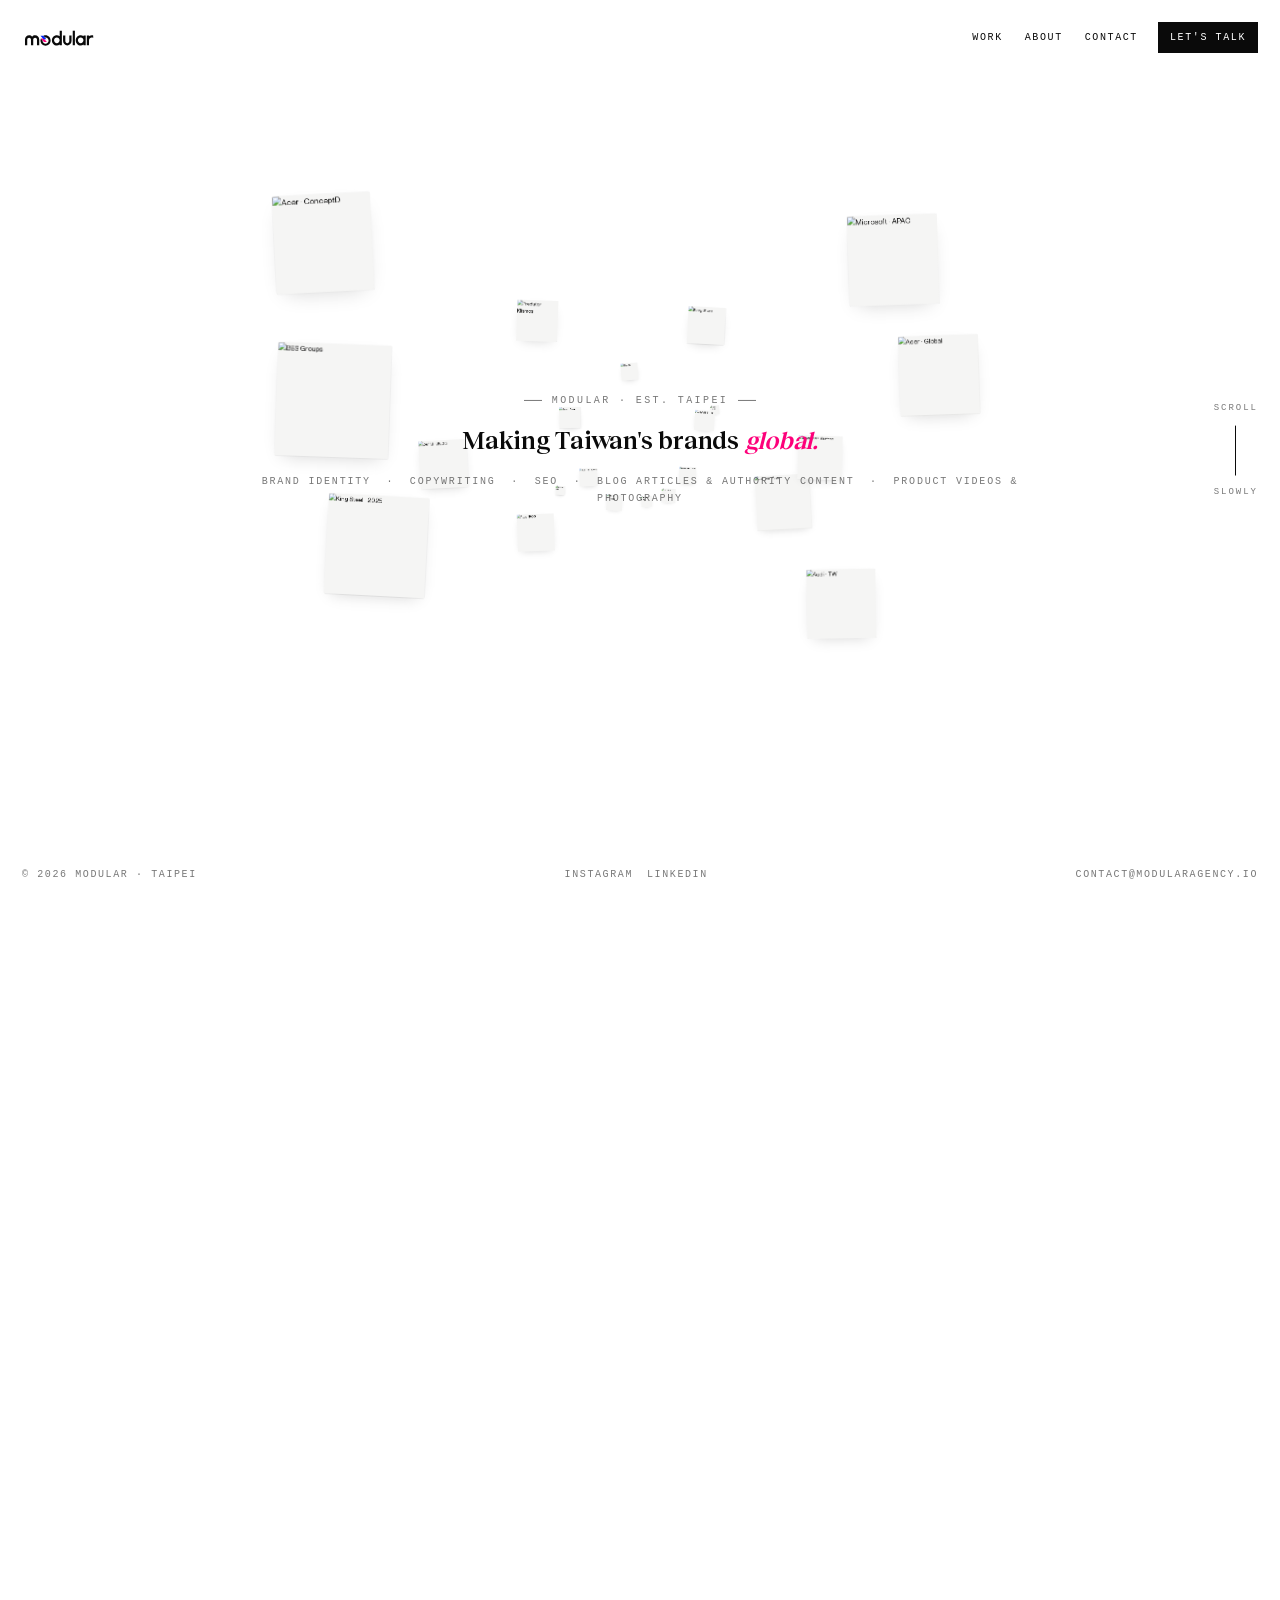
==== commit 60ad931e: "Add 3D Z-scroll homepage with floating square tiles Replace v5 hero/rail with a fixed scene of 24 sq" ====
--- a/index.html
+++ b/index.html
@@ -3,22 +3,16 @@
 <head>
   <meta charset="UTF-8" />
   <meta name="viewport" content="width=device-width, initial-scale=1.0" />
-  <title>Modular — At the intersection of Taiwan and the world</title>
+  <title>Modular — Making Taiwan's brands global</title>
   <meta name="description" content="Modular is a Taipei-based agency that helps Taiwan's most ambitious brands speak to the world." />
   <link rel="stylesheet" href="styles.css" />
-  <link rel="stylesheet" href="v5.css" />
+  <link rel="stylesheet" href="canvas.css" />
 </head>
-<body class="v5">
+<body class="canvas">
 
-  <!-- ============ TOP NAV ============ -->
-  <header class="v5-nav">
-    <nav class="v5-nav__left" aria-label="Primary">
-      <a href="portfolio.html">Work</a>
-      <a href="about.html">About</a>
-      <a href="portfolio.html">Cases</a>
-    </nav>
-
-    <a class="v5-nav__brand" href="index.html" aria-label="Modular">
+  <!-- ============ FIXED CHROME ============ -->
+  <header class="cv-nav">
+    <a class="cv-brand" href="index.html" aria-label="Modular">
       <svg viewBox="0 0 793 214" xmlns="http://www.w3.org/2000/svg" fill="currentColor" aria-hidden="true">
         <rect x="542.9" y="29" width="23.2592" height="155.402"/>
         <path fill-rule="evenodd" clip-rule="evenodd" d="M658.397 176.546C649.729 183.047 639.058 186.882 627.518 186.882C598.505 186.882 574.984 162.642 574.984 132.739C574.984 102.837 598.505 78.5967 627.518 78.5967C639.058 78.5967 649.729 82.4316 658.397 88.9323V80.2499H681.656V185.229H658.397V176.546ZM657.595 132.326C657.595 149.217 644.309 162.91 627.919 162.91C611.53 162.91 598.244 149.217 598.244 132.326C598.244 115.435 611.53 101.742 627.919 101.742C644.309 101.742 657.595 115.435 657.595 132.326Z"/>
@@ -31,168 +25,89 @@
         <path d="M229.582 83.4053H197.908L229.582 120.712H261.255L229.582 83.4053Z" fill="#0029F5"/>
       </svg>
     </a>
-
-    <nav class="v5-nav__right" aria-label="Secondary">
-      <a href="#contact">Contact</a>
-      <a class="v5-cta" href="mailto:contact@modularagency.io">Let's talk</a>
+    <nav class="cv-nav-links" aria-label="Primary">
+      <a href="portfolio.html">Work</a>
+      <a href="about.html">About</a>
+      <a href="mailto:contact@modularagency.io">Contact</a>
+      <a class="cv-cta" href="mailto:contact@modularagency.io">Let's talk</a>
     </nav>
   </header>
 
-  <!-- ============ HERO ============ -->
-  <section class="v5-hero">
-    <h1 class="v5-hero__title">
-      We help Taiwan's most ambitious brands <em>reach global audiences.</em>
+  <!-- ============ CENTERED PHRASE ============ -->
+  <section class="cv-hero">
+    <p class="cv-hero__eyebrow">Modular · est. Taipei</p>
+    <h1 class="cv-hero__title">
+      Making Taiwan's brands <em>global.</em>
     </h1>
-    <a class="v5-hero__btn" href="mailto:contact@modularagency.io">Start a project</a>
+    <p class="cv-hero__sub">
+      Brand identity &nbsp;·&nbsp; Copywriting &nbsp;·&nbsp; SEO &nbsp;·&nbsp; Blog articles &amp; authority content &nbsp;·&nbsp; Product videos &amp; photography
+    </p>
   </section>
 
-  <!-- ============ PORTFOLIO RAIL ============ -->
-  <div class="v5-rail" data-v5-rail>
-    <div class="v5-rail__track" data-v5-rail-track>
-      <a class="v5-rail__card" href="case-study.html" draggable="false">
-        <span class="v5-rail__card-name">Acer · ConceptD</span>
-        <span class="v5-rail__card-role">Brand</span>
-        <img src="https://cdn.prod.website-files.com/63bfc0fd79c8e246c4906104/64c204d370867f68c6946e49_Screen%20Shot%202023-07-27%20at%201.46.07%20PM.png" alt="Acer ConceptD" draggable="false" />
-      </a>
-      <a class="v5-rail__card" href="case-study.html" draggable="false">
-        <span class="v5-rail__card-name">Predator · Klismos</span>
-        <span class="v5-rail__card-role">Campaign</span>
-        <img src="https://cdn.prod.website-files.com/63bfc0fd79c8e246c4906104/63bfc487ccb1e10b61343ffb_6156d11b4273543a6f4497ac_Frame%2021.png" alt="Predator Klismos" draggable="false" />
-      </a>
-      <a class="v5-rail__card" href="case-study.html" draggable="false">
-        <span class="v5-rail__card-name">BenQ</span>
-        <span class="v5-rail__card-role">Repositioning</span>
-        <img src="https://cdn.prod.website-files.com/63bfc0fd79c8e246c4906104/63edc8d995958dba99e304f1_Untitled%20design%20(47).png" alt="BenQ" draggable="false" />
-      </a>
-      <a class="v5-rail__card" href="case-study.html" draggable="false">
-        <span class="v5-rail__card-name">King Steel</span>
-        <span class="v5-rail__card-role">Identity</span>
-        <img src="https://cdn.prod.website-files.com/63bfc0fd79c8e246c4906104/63edb47d3465decb04bc5cf6_Untitled%20design%20(44).png" alt="King Steel" draggable="false" />
-      </a>
-      <a class="v5-rail__card" href="case-study.html" draggable="false">
-        <span class="v5-rail__card-name">Microsoft · APAC</span>
-        <span class="v5-rail__card-role">Content</span>
-        <img src="https://cdn.prod.website-files.com/63bfc0fd79c8e246c4906104/63eb1e38f03250bcc5a5a536_acastro_180226_0001.jpg" alt="Microsoft APAC" draggable="false" />
-      </a>
-      <a class="v5-rail__card" href="case-study.html" draggable="false">
-        <span class="v5-rail__card-name">BES Groups</span>
-        <span class="v5-rail__card-role">Strategy</span>
-        <img src="https://cdn.prod.website-files.com/63bfc0fd79c8e246c4906104/63eb53feb96042cfa495db95_Untitled%20design%20(42).png" alt="BES Groups" draggable="false" />
-      </a>
+  <!-- ============ 3D SCENE — square tiles scattered around the title ============ -->
+  <!--
+    data-x / data-y position each tile relative to the scene center.
+    data-z is the tile's depth (negative = away from camera). Scroll moves
+    a shared camera through Z; distant tiles approach and grow as the
+    user scrolls, all without ever overlapping the centered title (the
+    fixed white shield masks the title's rectangle in front of the scene).
+  -->
+  <div class="cv-scene" id="scene" aria-label="Selected work">
+    <div class="cv-scene__inner" id="sceneInner">
+
+      <!-- Close tiles — big right away, scattered around the title -->
+      <a class="proj" data-size="m"  data-x="-620" data-y="-360" data-z="-820"  data-r="-3" data-seed="modular01" data-label="Acer · ConceptD" data-cat="Brand" href="case-study.html"></a>
+      <a class="proj" data-size="m"  data-x="540"  data-y="-360" data-z="-960"  data-r="-2" data-seed="modular05" data-label="Microsoft · APAC" data-cat="Content" href="case-study.html"></a>
+      <a class="proj" data-size="l"  data-x="-700" data-y="-100" data-z="-1080" data-r="2"  data-seed="modular06" data-label="BES Groups" data-cat="Strategy" href="case-study.html"></a>
+      <a class="proj" data-size="m"  data-x="720"  data-y="-160" data-z="-1180" data-r="-2" data-seed="modular09" data-label="Acer · Global" data-cat="Film" href="case-study.html"></a>
+      <a class="proj" data-size="l"  data-x="-680" data-y="220"  data-z="-1320" data-r="3"  data-seed="modular12" data-label="King Steel · 2025" data-cat="System" href="case-study.html"></a>
+      <a class="proj" data-size="m"  data-x="560"  data-y="380"  data-z="-1480" data-r="-1" data-seed="modular20" data-label="Audi · TW" data-cat="Campaign" href="case-study.html"></a>
+
+      <!-- Medium tiles — visible but smaller, grow with early scroll -->
+      <a class="proj" data-size="s"  data-x="-340" data-y="-380" data-z="-1900" data-r="2"  data-seed="modular02" data-label="Predator · Klismos" data-cat="Campaign" href="case-study.html"></a>
+      <a class="proj" data-size="s"  data-x="240"  data-y="-400" data-z="-2150" data-r="3"  data-seed="modular04" data-label="King Steel" data-cat="Identity" href="case-study.html"></a>
+      <a class="proj" data-size="m"  data-x="-780" data-y="50"   data-z="-2430" data-r="-3" data-seed="modular10" data-label="BenQ · Studio" data-cat="Film" href="case-study.html"></a>
+      <a class="proj" data-size="m"  data-x="780"  data-y="30"   data-z="-2720" data-r="2"  data-seed="modular11" data-label="Microsoft · Surface" data-cat="Launch" href="case-study.html"></a>
+      <a class="proj" data-size="l"  data-x="680"  data-y="220"  data-z="-3050" data-r="-3" data-seed="modular15" data-label="Lenovo · Yoga" data-cat="Brand" href="case-study.html"></a>
+      <a class="proj" data-size="m"  data-x="-540" data-y="380"  data-z="-3400" data-r="-2" data-seed="modular16" data-label="Asus · ROG" data-cat="Launch" href="case-study.html"></a>
+
+      <!-- Deep tiles — small in the distance at scroll=0, peak in the latter half -->
+      <a class="proj" data-size="xs" data-x="-60"  data-y="-400" data-z="-3850" data-r="-4" data-seed="modular03" data-label="BenQ" data-cat="Repositioning" href="case-study.html"></a>
+      <a class="proj" data-size="s"  data-x="-440" data-y="-180" data-z="-4280" data-r="-1" data-seed="modular07" data-label="Cisco · Asia" data-cat="Story" href="case-study.html"></a>
+      <a class="proj" data-size="s"  data-x="440"  data-y="-180" data-z="-4720" data-r="4"  data-seed="modular08" data-label="ViewSonic · Pro" data-cat="Launch" href="case-study.html"></a>
+      <a class="proj" data-size="s"  data-x="-380" data-y="180"  data-z="-5170" data-r="-2" data-seed="modular13" data-label="BES · Re-launch" data-cat="Identity" href="case-study.html"></a>
+      <a class="proj" data-size="s"  data-x="380"  data-y="180"  data-z="-5640" data-r="1"  data-seed="modular14" data-label="Predator · 2026" data-cat="Campaign" href="case-study.html"></a>
+      <a class="proj" data-size="s"  data-x="-220" data-y="400"  data-z="-6120" data-r="4"  data-seed="modular17" data-label="Apple · Education" data-cat="Film" href="case-study.html"></a>
+
+      <!-- Deepest — only emerge near the end of the scroll -->
+      <a class="proj" data-size="xs" data-x="60"   data-y="420"  data-z="-6620" data-r="-3" data-seed="modular18" data-label="Meta · APAC" data-cat="Story" href="case-study.html"></a>
+      <a class="proj" data-size="s"  data-x="280"  data-y="400"  data-z="-7140" data-r="2"  data-seed="modular19" data-label="HTC · Vive" data-cat="Launch" href="case-study.html"></a>
+      <a class="proj" data-size="xs" data-x="-840" data-y="380"  data-z="-7680" data-r="3"  data-seed="modular21" data-label="Nike · Run TPE" data-cat="Film" href="case-study.html"></a>
+      <a class="proj" data-size="xs" data-x="840"  data-y="-400" data-z="-8240" data-r="-4" data-seed="modular22" data-label="Uniqlo · LifeWear" data-cat="Content" href="case-study.html"></a>
+      <a class="proj" data-size="xs" data-x="-880" data-y="-300" data-z="-8820" data-r="2"  data-seed="modular23" data-label="Sony · α" data-cat="Brand" href="case-study.html"></a>
+      <a class="proj" data-size="xs" data-x="880"  data-y="380"  data-z="-9400" data-r="-2" data-seed="modular24" data-label="Toyota · bZ" data-cat="Launch" href="case-study.html"></a>
+
     </div>
   </div>
 
-  <!-- ============ CLIENT LOGOS ============ -->
-  <section class="v5-logos">
-    <p class="v5-logos__head"><em>We work with</em></p>
-    <div class="v5-logos__row">
-      <span class="v5-logos__logo" aria-label="Apple"     style="--logo: url('https://cdn.prod.website-files.com/61068df1ca32f73d6fc30dae/63c0eff1364d231d09e91e6c_image%206.png')"></span>
-      <span class="v5-logos__logo" aria-label="Meta"      style="--logo: url('https://cdn.prod.website-files.com/61068df1ca32f73d6fc30dae/63db63973f1f2222f395d2fa_meta.png')"></span>
-      <span class="v5-logos__logo" aria-label="Microsoft" style="--logo: url('https://cdn.prod.website-files.com/61068df1ca32f73d6fc30dae/63c0eff26f20f409ae22fec4_image%205.png')"></span>
-      <span class="v5-logos__logo" aria-label="Lenovo"    style="--logo: url('https://cdn.prod.website-files.com/61068df1ca32f73d6fc30dae/63db63968ec01fc46c0c57d4_lenovo.png')"></span>
-      <span class="v5-logos__logo" aria-label="Acer"      style="--logo: url('https://cdn.prod.website-files.com/61068df1ca32f73d6fc30dae/63c0eff353502212b0016998_image%209.png')"></span>
-      <span class="v5-logos__logo" aria-label="BenQ"      style="--logo: url('https://cdn.prod.website-files.com/61068df1ca32f73d6fc30dae/63c0eff513352a6279b56e36_image%2016.png')"></span>
-      <span class="v5-logos__logo" aria-label="ViewSonic" style="--logo: url('https://cdn.prod.website-files.com/61068df1ca32f73d6fc30dae/63c0eff5a8036c3cb5afce05_image%2014.png')"></span>
-      <span class="v5-logos__logo" aria-label="Cisco"     style="--logo: url('https://cdn.prod.website-files.com/61068df1ca32f73d6fc30dae/63db639503182953ea7957db_cisco.png')"></span>
-    </div>
-  </section>
+  <!-- Tall scroller -->
+  <div class="cv-scroll" aria-hidden="true"></div>
 
-  <!-- ============ SHOWREEL — grows on scroll ============ -->
-  <section class="v5-reel" id="showreel" data-v5-reel>
-    <div class="v5-reel__sticky">
-      <div class="v5-reel__frame">
-        <video autoplay muted loop playsinline preload="auto">
-          <source src="https://cdn.prod.website-files.com/61068df1ca32f73d6fc30dae/660ba6749f800c742689d369_202426%20Modular%20Showreel%20V197%20S2-transcode.webm" type="video/webm" />
-          <source src="https://cdn.prod.website-files.com/61068df1ca32f73d6fc30dae/660ba6749f800c742689d369_202426%20Modular%20Showreel%20V197%20S2-transcode.mp4" type="video/mp4" />
-        </video>
-        <div class="v5-reel__caption">
-          <span>Selected work · 2024 — 2026</span>
-          <span>Showreel</span>
-        </div>
-      </div>
-    </div>
-  </section>
+  <div class="cv-hint" id="hint">
+    <span>Scroll</span>
+    <span class="cv-hint__rule"></span>
+    <span>Slowly</span>
+  </div>
 
-  <!-- ============ TEAM ============ -->
-  <section class="v5-team">
-    <p class="v5-team__eyebrow">The team</p>
-    <h2 class="v5-team__title">The makers behind <em>the work.</em></h2>
-    <div class="v5-team__photo">
-      <img src="https://images.unsplash.com/photo-1556761175-5973dc0f32e7?auto=format&fit=crop&w=1800&q=80" alt="The Modular Agency team" />
-
-      <a class="tag" href="team-member.html" style="left: 12%; top: 80%;">
-        <span class="tag__tip">
-          <span class="tag__name">Vicky Lin</span>
-          <span class="tag__role">Producer / PM</span>
-          <span class="tag__handle">@vicky_lin</span>
-        </span>
-      </a>
-      <a class="tag" href="team-member.html" style="left: 32%; top: 52%;">
-        <span class="tag__tip">
-          <span class="tag__name">Kai Tsao</span>
-          <span class="tag__role">Creative Director</span>
-          <span class="tag__handle">@kai_tsao</span>
-        </span>
-      </a>
-      <a class="tag" href="team-member.html" style="left: 65%; top: 80%;">
-        <span class="tag__tip">
-          <span class="tag__name">Michael Wald</span>
-          <span class="tag__role">Founder · Strategy</span>
-          <span class="tag__handle">@michaelwald</span>
-        </span>
-      </a>
-      <a class="tag" href="team-member.html" style="left: 78%; top: 78%;">
-        <span class="tag__tip">
-          <span class="tag__name">Anya Park</span>
-          <span class="tag__role">Brand Writer</span>
-          <span class="tag__handle">@anya_park</span>
-        </span>
-      </a>
-      <a class="tag" href="team-member.html" style="left: 93%; top: 76%;">
-        <span class="tag__tip">
-          <span class="tag__name">Bouch</span>
-          <span class="tag__role">Motion</span>
-          <span class="tag__handle">@bouch.studio</span>
-        </span>
-      </a>
-    </div>
-  </section>
-
-  <!-- ============ FOOTER ============ -->
-  <footer class="v5-foot" id="contact">
-    <div class="v5-foot__cols">
-      <div class="v5-foot__col">
-        <h4>Agency</h4>
-        <ul>
-          <li><a href="portfolio.html">Work</a></li>
-          <li><a href="about.html">About</a></li>
-          <li><a href="portfolio.html">Cases</a></li>
-        </ul>
-      </div>
-      <div class="v5-foot__col">
-        <h4>Connect</h4>
-        <ul>
-          <li><a href="mailto:contact@modularagency.io">Email</a></li>
-          <li><a href="tel:+886916884223">+886 916 884 223</a></li>
-        </ul>
-      </div>
-      <div class="v5-foot__col">
-        <h4>Social</h4>
-        <ul>
-          <li><a href="https://www.instagram.com/modularagency" target="_blank" rel="noopener">Instagram</a></li>
-          <li><a href="https://www.youtube.com/@modularamarketingmindset" target="_blank" rel="noopener">YouTube</a></li>
-          <li><a href="https://www.linkedin.com/company/modular-agency/" target="_blank" rel="noopener">LinkedIn</a></li>
-        </ul>
-      </div>
-    </div>
-
-    <div class="v5-foot__bottom">
-      <a class="v5-foot__wordmark" href="index.html" aria-label="Modular"><svg viewBox="0 0 793 214" xmlns="http://www.w3.org/2000/svg" fill="currentColor" aria-hidden="true"><rect x="542.9" y="29" width="23.2592" height="155.402"/><path fill-rule="evenodd" clip-rule="evenodd" d="M658.397 176.546C649.729 183.047 639.058 186.882 627.518 186.882C598.505 186.882 574.984 162.642 574.984 132.739C574.984 102.837 598.505 78.5967 627.518 78.5967C639.058 78.5967 649.729 82.4316 658.397 88.9323V80.2499H681.656V185.229H658.397V176.546ZM657.595 132.326C657.595 149.217 644.309 162.91 627.919 162.91C611.53 162.91 598.244 149.217 598.244 132.326C598.244 115.435 611.53 101.742 627.919 101.742C644.309 101.742 657.595 115.435 657.595 132.326Z"/><path fill-rule="evenodd" clip-rule="evenodd" d="M403.344 29H426.603V185.228H403.344V176.546C394.676 183.047 384.005 186.882 372.465 186.882C343.452 186.882 319.932 162.641 319.932 132.739C319.932 102.837 343.452 78.5963 372.465 78.5963C384.005 78.5963 394.676 82.4312 403.344 88.932V29ZM372.866 162.91C389.256 162.91 402.542 149.217 402.542 132.326C402.542 115.434 389.256 101.741 372.866 101.741C356.477 101.741 343.191 115.434 343.191 132.326C343.191 149.217 356.477 162.91 372.866 162.91Z"/><path d="M463.497 80.248H439.436V140.177C439.436 165.97 459.724 186.88 484.751 186.88C509.778 186.88 530.066 165.97 530.066 140.177V80.248H506.005V140.177C506.005 152.275 496.489 162.082 484.751 162.082C473.013 162.082 463.497 152.275 463.497 140.177V80.248Z"/><path d="M749.574 78.6607C753.752 78.8703 757.875 79.5927 761.857 80.8011V106.077C757.403 103.324 752.190 101.742 746.618 101.742C731.370 101.742 718.807 113.595 717.132 128.849L716.943 185.229H693.684V80.2499H716.943V88.3481C719.238 86.6967 721.664 85.2315 724.202 83.9701C732.097 80.0468 740.819 78.2215 749.574 78.6607Z"/><path d="M120.225 124.06V185.229H96.1634V124.06C96.1634 112.647 87.1862 103.395 76.1123 103.395C65.0384 103.395 56.0613 112.647 56.0613 124.06V185.229H32V124.06C32 98.9513 51.7498 78.5967 76.1123 78.5967C88.7528 78.5967 100.151 84.0762 108.194 92.8561C116.237 84.0762 127.635 78.5967 140.276 78.5967C164.638 78.5967 184.388 98.9513 184.388 124.06V185.229H160.327V124.06C160.327 112.647 151.350 103.395 140.276 103.395C129.202 103.395 120.225 112.647 120.225 124.06Z"/><path d="M252.206 168.279C270.198 168.279 284.784 153.246 284.784 134.703C284.784 116.159 270.198 101.126 252.206 101.126C249.827 101.126 247.507 101.389 245.273 101.888L229.831 83.6992C236.654 80.515 244.229 78.7422 252.206 78.7422C282.193 78.7422 306.503 103.797 306.503 134.703C306.503 165.609 282.193 190.663 252.206 190.663C222.218 190.663 197.908 165.609 197.908 134.703C197.908 126.381 199.671 118.484 202.832 111.386H202.893L219.793 131.292C219.683 132.414 219.627 133.551 219.627 134.703C219.627 153.246 234.213 168.279 252.206 168.279Z"/><path d="M234.566 111.386H202.893L234.566 148.693H266.240L234.566 111.386Z" fill="#FD007A"/><path d="M229.582 83.4053H197.908L229.582 120.712H261.255L229.582 83.4053Z" fill="#0029F5"/></svg></a>
-      <span>© 2026 Modular Agency &middot; Taipei, Taiwan</span>
-      <span><a href="#">Privacy</a> &middot; <a href="#">Terms</a></span>
-    </div>
+  <footer class="cv-foot">
+    <span>© 2026 Modular · Taipei</span>
+    <span class="cv-foot__center">
+      <a href="https://www.instagram.com/modularagency" target="_blank" rel="noopener">Instagram</a>
+      <a href="https://www.linkedin.com/company/modular-agency/" target="_blank" rel="noopener">LinkedIn</a>
+    </span>
+    <span><a href="mailto:contact@modularagency.io">contact@modularagency.io</a></span>
   </footer>
 
-  <script src="v5.js"></script>
+  <script src="canvas.js"></script>
 </body>
 </html>
--- a/canvas.css
+++ b/canvas.css
@@ -0,0 +1,331 @@
+/* ==========================================================================
+   Modular — Square-tile canvas with slow scroll parallax.
+   White page. Square project tiles scattered across the canvas around a
+   centered title. Scrolling drifts them slowly in the scroll direction.
+   ========================================================================== */
+
+:root,
+body.canvas {
+  --bg:        #FFFFFF;
+  --ink:       #0A0A0A;
+  --ink-soft:  rgba(10, 10, 10, 0.55);
+  --ink-faint: rgba(10, 10, 10, 0.32);
+  --rule:      rgba(10, 10, 10, 0.08);
+  --accent:    #FD007A;
+  --blue:      #0029F5;
+
+  --font-display: 'Reckless Neue', 'Times New Roman', Georgia, serif;
+  --font-mono: 'JetBrains Mono', 'IBM Plex Mono', ui-monospace, 'SFMono-Regular', Menlo, Consolas, monospace;
+  --font-body: 'Neue Montreal', -apple-system, BlinkMacSystemFont, 'Segoe UI', sans-serif;
+  --ease: cubic-bezier(0.22, 1, 0.36, 1);
+}
+
+@import url('https://fonts.googleapis.com/css2?family=JetBrains+Mono:wght@400;500&display=swap');
+
+html, body.canvas {
+  margin: 0; padding: 0;
+  background: var(--bg);
+  color: var(--ink);
+  font-family: var(--font-body);
+  font-weight: 400;
+  font-size: 14px;
+  line-height: 1.5;
+  -webkit-font-smoothing: antialiased;
+  -moz-osx-font-smoothing: grayscale;
+}
+body.canvas { overflow-x: hidden; min-height: 100%; }
+body.canvas ::selection { background: var(--ink); color: var(--bg); }
+body.canvas a { color: inherit; text-decoration: none; }
+body.canvas * { box-sizing: border-box; }
+
+/* Page is a tall scroller — gives the camera runway to travel through Z. */
+.cv-scroll {
+  height: 700vh;
+  width: 100%;
+  pointer-events: none;
+}
+
+/* ================ Fixed chrome ================ */
+.cv-nav {
+  position: fixed; top: 22px;
+  left: 22px; right: 22px;
+  display: flex;
+  justify-content: space-between;
+  align-items: center;
+  z-index: 100;
+  pointer-events: none;
+}
+.cv-nav > * { pointer-events: auto; }
+
+.cv-brand {
+  display: inline-flex;
+  align-items: center;
+  height: 20px;
+  color: var(--ink);
+}
+.cv-brand svg { height: 20px; width: auto; display: block; }
+
+.cv-nav-links {
+  display: inline-flex;
+  align-items: center;
+  gap: 18px;
+  font-family: var(--font-mono);
+  font-size: 10px;
+  text-transform: uppercase;
+  letter-spacing: 0.16em;
+}
+.cv-nav-links a { position: relative; padding: 6px 2px; }
+.cv-nav-links a::after {
+  content: "";
+  position: absolute; left: 0; right: 0; bottom: 4px;
+  height: 1px; background: var(--ink);
+  transform: scaleX(0); transform-origin: left;
+  transition: transform 320ms var(--ease);
+}
+.cv-nav-links a:hover::after { transform: scaleX(1); }
+body.canvas .cv-cta {
+  background: var(--ink);
+  color: var(--bg);
+  padding: 8px 12px;
+  transition: background 240ms var(--ease);
+}
+body.canvas .cv-cta::after { display: none; }
+body.canvas .cv-cta:hover { background: var(--accent); color: var(--bg); }
+
+/* Footer ribbon */
+.cv-foot {
+  position: fixed;
+  left: 22px; right: 22px;
+  bottom: 18px;
+  display: flex;
+  justify-content: space-between;
+  font-family: var(--font-mono);
+  font-size: 10px;
+  text-transform: uppercase;
+  letter-spacing: 0.16em;
+  color: var(--ink-soft);
+  z-index: 100;
+  pointer-events: none;
+}
+.cv-foot a { pointer-events: auto; color: var(--ink); }
+.cv-foot__center { display: inline-flex; gap: 14px; }
+
+/* ================ Centered phrase ================ */
+.cv-hero {
+  position: fixed;
+  left: 0; right: 0;
+  top: 50%;
+  transform: translateY(-50%);
+  display: flex;
+  flex-direction: column;
+  align-items: center;
+  text-align: center;
+  z-index: 60;
+  pointer-events: none;
+}
+.cv-hero > * { pointer-events: auto; }
+
+.cv-hero__eyebrow {
+  font-family: var(--font-mono);
+  font-size: 10px;
+  text-transform: uppercase;
+  letter-spacing: 0.24em;
+  color: var(--ink-soft);
+  margin: 0 0 16px;
+  display: inline-flex;
+  align-items: center;
+  gap: 10px;
+}
+.cv-hero__eyebrow::before,
+.cv-hero__eyebrow::after {
+  content: "";
+  display: inline-block;
+  width: 18px;
+  height: 1px;
+  background: currentColor;
+}
+
+.cv-hero__title {
+  font-family: var(--font-display);
+  font-weight: 400;
+  font-size: clamp(22px, 1.9vw, 26px);
+  line-height: 1.28;
+  letter-spacing: -0.01em;
+  margin: 0;
+  max-width: 30ch;
+  color: var(--ink);
+}
+.cv-hero__title em {
+  font-style: italic;
+  color: var(--accent);
+}
+
+.cv-hero__sub {
+  font-family: var(--font-mono);
+  font-size: 10px;
+  text-transform: uppercase;
+  letter-spacing: 0.18em;
+  color: var(--ink-soft);
+  margin: 18px auto 0;
+  max-width: clamp(280px, 64vw, 880px);
+  line-height: 1.7;
+}
+
+/* ================ The 3D scene + projects ================ */
+.cv-scene {
+  position: fixed;
+  inset: 0;
+  perspective: 900px;
+  perspective-origin: 50% 50%;
+  z-index: 30;
+  pointer-events: none;
+  overflow: hidden;
+}
+.cv-scene__inner {
+  position: absolute;
+  inset: 0;
+  transform-style: preserve-3d;
+}
+
+/* Each tile is square. data-x/data-y set its world-space position relative
+   to the scene center; data-z is its depth (negative = away from camera).
+   The shared --cam variable on the inner moves the camera forward, growing
+   distant tiles as they approach. */
+.proj {
+  position: absolute;
+  left: 50%;
+  top: 50%;
+  width: 170px;
+  height: 170px;
+  margin-left: -85px;
+  margin-top: -85px;
+  transform: translate3d(var(--x, 0px), var(--y, 0px), var(--z, -2000px))
+             rotate(var(--r, 0deg));
+  will-change: transform, opacity;
+  pointer-events: auto;
+  cursor: pointer;
+  text-decoration: none;
+  color: inherit;
+  backface-visibility: hidden;
+}
+.proj__inner {
+  width: 100%; height: 100%;
+  position: relative;
+  background: #f5f5f4;
+  overflow: hidden;
+  border-radius: 3px;
+  box-shadow:
+    0 1px 2px rgba(10,10,10,0.04),
+    0 14px 36px -16px rgba(10,10,10,0.18),
+    0 0 0 1px rgba(10,10,10,0.04);
+  transition: transform 360ms var(--ease), box-shadow 360ms var(--ease);
+}
+.proj__img {
+  position: absolute; inset: 0;
+  width: 100%; height: 100%;
+  object-fit: cover;
+  filter: saturate(0.92);
+  transition: filter 600ms var(--ease), transform 800ms var(--ease);
+}
+.proj__label {
+  position: absolute;
+  left: 0; right: 0;
+  bottom: 0;
+  padding: 8px 10px 9px;
+  background: linear-gradient(180deg, rgba(10,10,10,0) 0%, rgba(10,10,10,0.55) 100%);
+  color: #fff;
+  font-family: var(--font-mono);
+  font-size: 8.5px;
+  text-transform: uppercase;
+  letter-spacing: 0.12em;
+  display: flex;
+  justify-content: space-between;
+  align-items: baseline;
+  opacity: 0;
+  transform: translateY(4px);
+  transition: opacity 280ms var(--ease), transform 280ms var(--ease);
+  pointer-events: none;
+}
+.proj__label .l { color: #fff; }
+.proj__label .r { color: rgba(255,255,255,0.7); }
+
+@media (hover: hover) {
+  .proj:hover .proj__inner {
+    transform: scale(1.05);
+    box-shadow:
+      0 2px 4px rgba(10,10,10,0.06),
+      0 22px 50px -18px rgba(10,10,10,0.28),
+      0 0 0 1px rgba(10,10,10,0.06);
+  }
+  .proj:hover .proj__img { filter: saturate(1); }
+  .proj:hover .proj__label { opacity: 1; transform: translateY(0); }
+}
+
+/* Square size variance — every tile is a square, just different scales */
+.proj[data-size="xs"] { width:  88px; height:  88px; margin-left: -44px;  margin-top: -44px; }
+.proj[data-size="s"]  { width: 120px; height: 120px; margin-left: -60px;  margin-top: -60px; }
+.proj[data-size="m"]  { width: 170px; height: 170px; margin-left: -85px;  margin-top: -85px; }
+.proj[data-size="l"]  { width: 230px; height: 230px; margin-left: -115px; margin-top: -115px; }
+.proj[data-size="xl"] { width: 280px; height: 280px; margin-left: -140px; margin-top: -140px; }
+
+/* ================ Scroll hint ================ */
+.cv-hint {
+  position: fixed;
+  right: 22px;
+  top: 50%;
+  transform: translateY(-50%);
+  display: flex;
+  flex-direction: column;
+  align-items: center;
+  gap: 10px;
+  font-family: var(--font-mono);
+  font-size: 9px;
+  text-transform: uppercase;
+  letter-spacing: 0.22em;
+  color: var(--ink-soft);
+  z-index: 70;
+  pointer-events: none;
+  transition: opacity 400ms var(--ease);
+}
+.cv-hint.is-hidden { opacity: 0; }
+.cv-hint__rule {
+  width: 1px;
+  height: 50px;
+  background: var(--ink);
+  position: relative;
+  overflow: hidden;
+}
+.cv-hint__rule::after {
+  content: "";
+  position: absolute;
+  top: -50px;
+  left: 0; right: 0;
+  height: 50px;
+  background: var(--bg);
+  animation: hint-tick 2400ms ease-in-out infinite;
+}
+@keyframes hint-tick {
+  0%   { transform: translateY(0); }
+  100% { transform: translateY(100px); }
+}
+
+/* ================ Mobile ================ */
+@media (max-width: 760px) {
+  .cv-nav { top: 14px; left: 14px; right: 14px; }
+  .cv-foot { left: 14px; right: 14px; bottom: 12px; font-size: 9px; }
+  .cv-foot__center { display: none; }
+  .cv-nav-links a:not(.cv-cta) { display: none; }
+  .cv-hint { display: none; }
+
+  .cv-hero__title { font-size: 18px; max-width: 22ch; }
+
+  .proj[data-size="xs"] { width:  56px; height:  56px; margin-left: -28px; margin-top: -28px; }
+  .proj[data-size="s"]  { width:  76px; height:  76px; margin-left: -38px; margin-top: -38px; }
+  .proj[data-size="m"]  { width: 100px; height: 100px; margin-left: -50px; margin-top: -50px; }
+  .proj[data-size="l"]  { width: 130px; height: 130px; margin-left: -65px; margin-top: -65px; }
+  .proj[data-size="xl"] { width: 160px; height: 160px; margin-left: -80px; margin-top: -80px; }
+}
+
+@media (prefers-reduced-motion: reduce) {
+  .cv-hint__rule::after { animation: none; }
+}
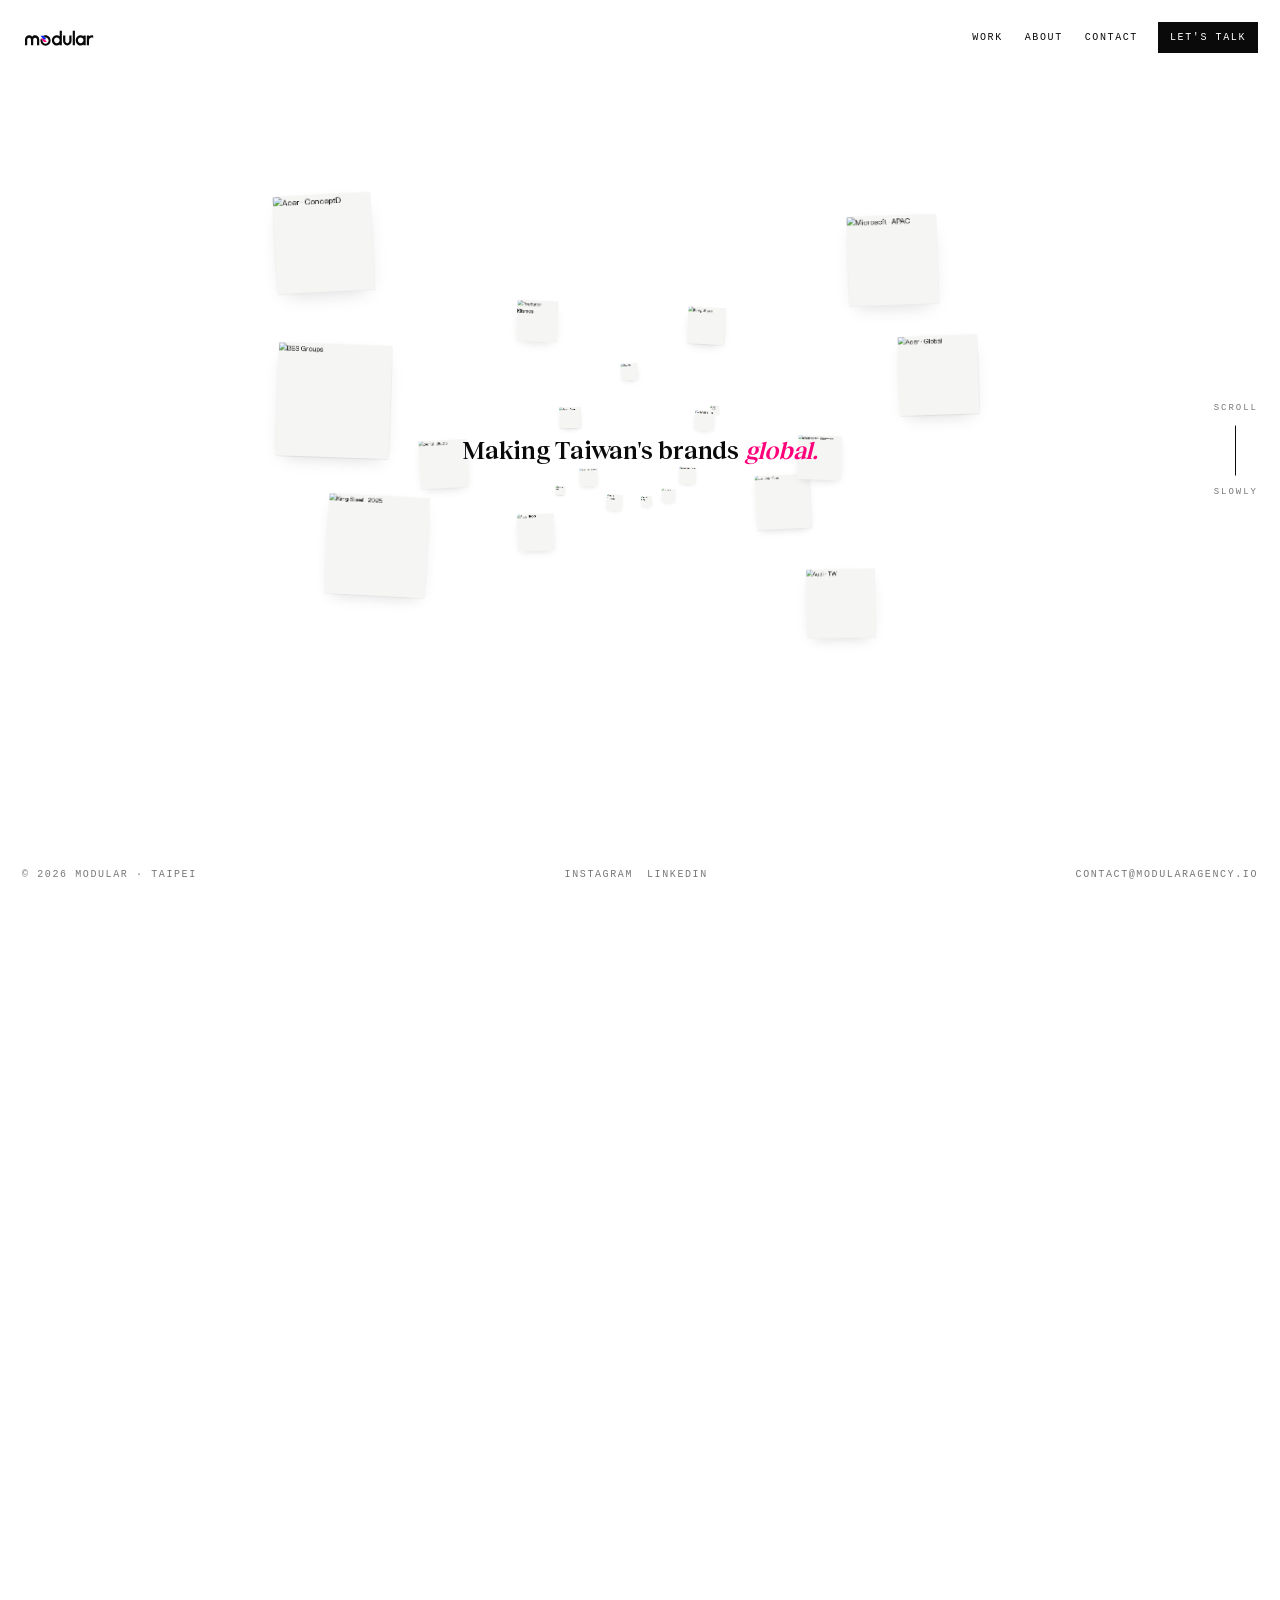
==== commit 6a03df1c: "Remove eyebrow + services line, preload tile images for fast load - index.html: drop the "Modular · " ====
--- a/index.html
+++ b/index.html
@@ -35,13 +35,9 @@
 
   <!-- ============ CENTERED PHRASE ============ -->
   <section class="cv-hero">
-    <p class="cv-hero__eyebrow">Modular · est. Taipei</p>
     <h1 class="cv-hero__title">
       Making Taiwan's brands <em>global.</em>
     </h1>
-    <p class="cv-hero__sub">
-      Brand identity &nbsp;·&nbsp; Copywriting &nbsp;·&nbsp; SEO &nbsp;·&nbsp; Blog articles &amp; authority content &nbsp;·&nbsp; Product videos &amp; photography
-    </p>
   </section>
 
   <!-- ============ 3D SCENE — square tiles scattered around the title ============ -->
